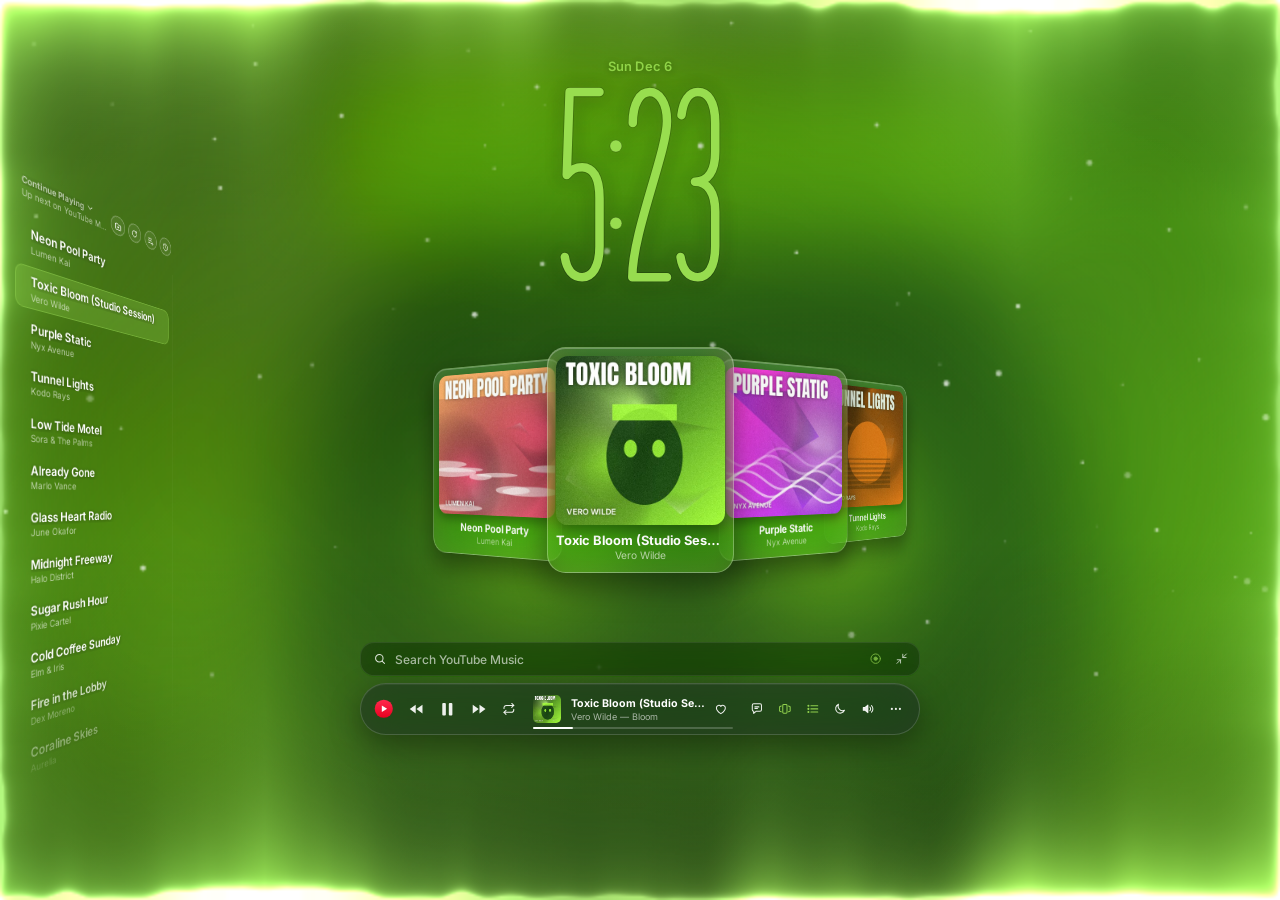
==== ui/index.html @ bc14d6af "1.0.7: YouTube Mix — one picked song turns the playlist into YouTube's own Mix for it (endless, pers" ====
<!DOCTYPE html>
<html lang="en">
<head>
<meta charset="utf-8">
<meta name="viewport" content="width=device-width, initial-scale=1">
<meta name="referrer" content="strict-origin-when-cross-origin">
<title>Wallplayer</title>
<link href="fonts/fonts.css" rel="stylesheet">
<style>
:root{
  --accent:255,255,255; --accent2:255,255,255; --clock:rgba(255,255,255,.92);
  --amb:.35; --W:100vw; --H:100vh;
  --glass:rgba(28,28,34,.42); --glass-hi:rgba(255,255,255,.10); --brd:rgba(255,255,255,.16);
  --txt2:rgba(255,255,255,.62); --txt3:rgba(255,255,255,.42);
  --blur:blur(2.2rem) saturate(170%);
}
*{box-sizing:border-box;margin:0;padding:0}
html{font-size:min(calc(var(--W) / 144), calc(var(--H) / 90));background:#000}
body{height:100vh;overflow:hidden;background:#000;color:#fff;-webkit-font-smoothing:antialiased;
  font-family:Inter,-apple-system,"SF Pro Text","Segoe UI Variable Text","Segoe UI",system-ui,sans-serif;user-select:none;-webkit-user-select:none}
button{font:inherit;color:inherit;background:none;border:0;cursor:pointer}
img{display:block}
#app{position:fixed;left:0;top:0;width:var(--W);height:var(--H);overflow:hidden;background:#07070a}
/* portrait screens (a vertical monitor): fill the whole screen, no letterbox */
@media (max-aspect-ratio:5/4){html{font-size:calc(var(--W) / 112)}
  /* stacked top to bottom: clock · cover flow · playlist (flat) · search + player */
  #app #flowWrap{top:31%;height:24%}
  #app #queue{left:50%!important;top:59%!important;width:56rem;height:21%!important;transform:translateX(-50%)}
  #app #queue.off{transform:translateX(-50%) translateY(1rem)}
  #app #dock{top:auto;bottom:5%}}
#rotateHint{display:none;position:fixed;left:0;right:0;bottom:6vh;text-align:center;font:500 13px Inter,system-ui;color:rgba(255,255,255,.45)}

/* ───────── wallpaper ───────── */
#wall,.wl{position:absolute;inset:0}
.wart{background-size:cover;background-position:center;filter:blur(4.5rem) saturate(1.6) brightness(.62);transform:scale(1.4);opacity:0;transition:opacity 1.4s ease}
.wart.on{opacity:1}
#fx{position:absolute;inset:0;width:100%;height:100%;mix-blend-mode:screen;opacity:.9;transition:opacity 1s}
/* power: nothing animates where nobody looks (covered), lyric loops hold still at rest */
#app.asleep *,#app.asleep *::before,#app.asleep *::after{animation-play-state:paused!important}
#app.rest #lyrics2 *,#app.rest .eq i{animation-play-state:paused}
.custom{object-fit:cover;width:100%;height:100%;opacity:0;transition:opacity 1s}
.custom.on{opacity:1}
#ytWrap{position:absolute;inset:0;overflow:hidden;opacity:0;transition:opacity 1.2s ease;pointer-events:none}
#ytWrap.on{opacity:1}
/* hide YouTube's own "more videos" / end-screen tiles: the video fades to the cover behind it */
#ytWrap.yt-hide,#ytWrap.yt-end,#ytAudioWrap.yt-hide{opacity:0!important;transition:opacity .25s ease!important}
#ytWrap iframe,#ytHost{position:absolute;left:50%;top:50%;border:0;pointer-events:none;
  width:calc(max(var(--W), calc(var(--H) * 16 / 9)) * var(--vk,1));height:calc(max(var(--H), calc(var(--W) * 9 / 16)) * var(--vk,1));transform:translate(-50%,-50%) scale(calc(1.2 / var(--vk,1)))}
.shade{background:radial-gradient(120% 90% at 50% 45%,transparent 45%,rgba(0,0,0,.45) 100%),linear-gradient(to bottom,rgba(0,0,0,.18),transparent 25%,transparent 60%,rgba(0,0,0,.35));transition:background .6s}
#app.dim .shade{background:rgba(0,0,0,.5)}
#app.hasCustom #fx,#app.mv #fx{opacity:.25}
/* Background → Desktop wallpaper: the Windows wallpaper of this monitor, optionally blurred */
#deskImg{object-fit:cover;width:100%;height:100%;opacity:0;transition:opacity .8s,filter .3s,transform .3s}
#app.deskbg #deskImg.ok,#app.deskfill #deskImg.ok{opacity:1}
#app.deskbg .custom{opacity:0!important}   /* Desktop wallpaper mode wins over a custom image */
#app.deskbg #fx{opacity:0}
#app.clip #deskImg,#app.clip-mirror #deskImg{opacity:0!important}

/* search: heart on YouTube Music playlist cards (save to the library) */
.rc .ra .csave{position:absolute;left:.4rem;top:.4rem;width:2.5rem;height:2.5rem;background:rgba(0,0,0,.5);-webkit-backdrop-filter:blur(.8rem);backdrop-filter:blur(.8rem);opacity:0;transition:opacity .15s}
.rc:hover .ra .csave,.rc .ra .csave.on{opacity:1}
.rc .ra .csave:hover{background:rgba(0,0,0,.72)}
.rc .ra .csave.on{color:rgb(var(--accent))}
.rc .ra .csave .ico{width:1.35rem;height:1.35rem}
/* mirror (another monitor): same scene, no controls */
#app.mirror #dock,#app.mirror .menu,#app.mirror #toast,#app.mirror #upPill,#app.mirror #upCard,#app.mirror #dropHint,#app.mirror #flowStatus,
#app.mirror #editSheet,#app.mirror #restoreBtn{display:none!important}
#app.mirror,#app.mirror *{pointer-events:none!important}

/* ───────── ambient light ───────── */
#ambient{position:absolute;inset:0;pointer-events:none;z-index:2}
.amb{position:absolute;display:block}
.amb.top,.amb.bottom{left:0;right:0;height:16%}
.amb.top{top:0;background:linear-gradient(to bottom,rgba(var(--accent),calc(var(--amb) * .55)),transparent)}
.amb.bottom{bottom:0;background:linear-gradient(to top,rgba(var(--accent),calc(var(--amb) * .7)),transparent)}
.amb.left,.amb.right{top:0;bottom:0;width:7%}
.amb.left{left:0;background:linear-gradient(to right,rgba(var(--accent2),calc(var(--amb) * .35)),transparent)}
.amb.right{right:0;background:linear-gradient(to left,rgba(var(--accent2),calc(var(--amb) * .35)),transparent)}
.amb.top::before,.amb.bottom::before{content:"";position:absolute;left:0;right:0;height:.35rem;background:rgba(var(--accent),calc(.25 + var(--amb) * .75));
  box-shadow:0 0 1.2rem .3rem rgba(var(--accent),calc(var(--amb) * .9)),0 0 5rem 1.2rem rgba(var(--accent),calc(var(--amb) * .5))}
.amb.top::before{top:0}.amb.bottom::before{bottom:0}
#app.noamb #ambient{opacity:0;transition:opacity .6s}

/* ───────── shared glass ───────── */
.glass{background:var(--glass);-webkit-backdrop-filter:var(--blur);backdrop-filter:var(--blur);border:1px solid var(--brd);
  box-shadow:0 .1rem 0 rgba(255,255,255,.06) inset,0 1.2rem 3.5rem rgba(0,0,0,.35)}
.ico{width:1.7rem;height:1.7rem;display:block;fill:none;stroke:currentColor;stroke-width:1.8;stroke-linecap:round;stroke-linejoin:round}
.ico.f{fill:currentColor;stroke:none}
.widget{transition:opacity .45s ease,transform .45s ease}
#app.bare .widget{opacity:0;pointer-events:none}
#app.bare #lyrics{opacity:0}
#app.bare #aboveBar{opacity:1}
#app.bare #focusBtn{width:3.6rem;height:3.6rem;background:rgba(28,28,34,.42);-webkit-backdrop-filter:var(--blur);backdrop-filter:var(--blur);border:1px solid var(--brd);box-shadow:0 .6rem 2rem rgba(0,0,0,.3);opacity:.7;
  /* move to the horizontal centre of the screen, in the player-bar row */
  transform:translate(calc(var(--W) * .19 - 57rem), 4.8rem)}
#app.bare #focusBtn:hover{opacity:1}
#focusBtn{transition:transform .35s,opacity .25s}

/* ───────── clock ───────── */
#clock{position:absolute;left:50%;top:6.6%;transform:translateX(-50%);z-index:3;display:flex;flex-direction:column;align-items:center;pointer-events:none}
#date{position:relative;font-size:1.45rem;font-weight:600;letter-spacing:.01em;color:var(--clock);opacity:calc(.85 * var(--ckA, 1));margin-bottom:.8rem;transition:color 1.2s;text-shadow:0 .1rem .8rem rgba(0,0,0,.35)}
#clockSvg{position:relative;color:var(--clock);height:23rem;overflow:visible;opacity:calc(.97 * var(--ckA, 1));filter:drop-shadow(0 .3rem 1.1rem rgba(0,0,0,.28)) drop-shadow(0 0 .7rem rgba(var(--accent),.16))}
#clockSvg .ck-rim{stroke:rgba(0,0,0,.2)}
#clockSvg .ck-body{stroke:var(--clock);transition:stroke 1.2s}
#clockSvg .ck-dots circle{fill:var(--clock);stroke:rgba(0,0,0,.2);stroke-width:1;transition:fill 1.2s}

/* ───────── lyrics ───────── */
#lyrics{display:none;position:absolute;left:53%;top:50%;width:27rem;z-index:3;pointer-events:none;transition:opacity .5s}
#lyrics .lprev{font:400 1.3rem/1.1 Anton,Impact,"Arial Narrow",sans-serif;text-transform:uppercase;color:rgba(255,255,255,.55);letter-spacing:.04em;margin-bottom:.8rem;min-height:1.6rem;transition:opacity .4s}
#lyrics .lcur{font:400 3.7rem/1 Anton,Impact,"Arial Narrow",sans-serif;text-transform:uppercase;letter-spacing:.01em}
#lyrics .w{display:inline-block;margin-right:.9rem;padding:0 .25rem;color:transparent;-webkit-text-stroke:.09rem rgba(255,255,255,.62);
  opacity:0;transform:translateY(.5rem);filter:blur(.3rem);transition:opacity .35s,transform .35s,filter .35s,background .15s,color .15s}
#lyrics .w.in{opacity:1;transform:none;filter:none}
#lyrics .w.done{color:rgba(255,255,255,.92);-webkit-text-stroke:0}
#lyrics .w.on{background:#fff;color:#111;-webkit-text-stroke:0}
#app.nolyr #lyrics,#app.searching #lyrics{opacity:0}
/* full-lyrics mode (eye): cover + playlist hidden, big centred lyrics under the clock */
#app.lyricsmode #lyrics{opacity:0}
#lyrics2{--lys:4.4rem;position:absolute;left:50%;top:39%;transform:translateX(-50%);width:46rem;height:34rem;text-align:center;z-index:3;pointer-events:none;opacity:0;transition:opacity .5s}
#app.lyricsmode #lyrics2{opacity:1}
#app.lys-s #lyrics2{--lys:3.4rem}#app.lys-l #lyrics2{--lys:5.6rem}
#app.ly-condensed #lyrics2 .ln,#app.ly-condensed #lyrics2 .al{font-family:Anton,Impact,sans-serif;font-weight:400;letter-spacing:.01em}
#app.ly-serif #lyrics2 .ln,#app.ly-serif #lyrics2 .al{font-family:"Playfair Display",Georgia,serif;font-style:italic;font-weight:600}
#app.ly-clean #lyrics2 .ln,#app.ly-clean #lyrics2 .al{font-family:Inter,system-ui,sans-serif;font-weight:800;letter-spacing:-.02em}
#app.ly-mono #lyrics2 .ln{font-family:"Space Mono",ui-monospace,monospace;font-weight:700;font-size:calc(var(--lys) * .8)}#app.ly-mono #lyrics2 .al{font-family:"Space Mono",ui-monospace,monospace;font-weight:700}
#app.lc-lower #lyrics2 .w2,#app.lc-lower #lyrics2 .aw{text-transform:lowercase}#app.lc-upper #lyrics2 .w2,#app.lc-upper #lyrics2 .aw{text-transform:uppercase}
#lyrics2 .tr2{display:block;max-width:40rem;margin:1.1rem auto 0;font:700 calc(var(--lys) * .34)/1.3 Inter,system-ui,sans-serif;font-style:normal;letter-spacing:0;color:rgba(var(--lyc, 255,255,255),calc(.82 * var(--lyA, 1)));text-transform:none}
/* clock styles */
#clock{transition:opacity .45s}
#app.noclock #clock{opacity:0}
#clockTxt{position:relative;opacity:var(--ckA, 1);display:none;color:var(--clock);white-space:nowrap;line-height:.86;text-shadow:0 .3rem 1.2rem rgba(0,0,0,.25);transition:color 1.2s}
#app.ck-thin #clockSvg,#app.ck-rounded #clockSvg,#app.ck-serif #clockSvg,#app.ck-condensed #clockSvg,#app.ck-mono #clockSvg{display:none}
#app.ck-thin #clockTxt,#app.ck-rounded #clockTxt,#app.ck-serif #clockTxt,#app.ck-condensed #clockTxt,#app.ck-mono #clockTxt{display:block}
#app.ck-thin #clockTxt{font:200 25rem/.84 "Big Shoulders Display","Arial Narrow",sans-serif}
#app.ck-rounded #clockTxt{font:900 15.5rem/.92 Nunito,"Arial Rounded MT Bold",sans-serif;letter-spacing:-.03em}
#app.ck-serif #clockTxt{font:500 16.5rem/.92 "Playfair Display",Georgia,serif;letter-spacing:-.02em}
#app.ck-condensed #clockTxt{font:400 21rem/.9 Anton,Impact,sans-serif;letter-spacing:.01em}
#app.ck-mono #clockTxt{font:700 13rem/.96 "Space Mono",ui-monospace,monospace;letter-spacing:-.06em}
#app.nolyr #lyrics2,#app.searching #lyrics2,#app.bare #lyrics2{opacity:0!important}
#lyrics2 .ln{position:absolute;left:0;right:0;top:0;font:900 var(--lys)/.98 Nunito,"SF Pro Rounded","Arial Rounded MT Bold","Segoe UI Black",system-ui,sans-serif;color:rgba(var(--lyc, 255,255,255),var(--lyA, 1));letter-spacing:-.01em;text-shadow:0 .25rem 1.4rem rgba(0,0,0,calc(.4 * var(--lyA, 1)));transition:opacity .55s,filter .55s,transform .55s}
#lyrics2 .ln.out{opacity:0;filter:blur(.9rem);transform:translateY(-2.4rem)}
#lyrics2 .ln.note{display:flex;flex-direction:column;align-items:center;gap:1.4rem}
#lyrics2 .ln.note .nt{display:block;font:400 calc(var(--lys) * 1.1)/1 Inter,system-ui,sans-serif;animation:notebob 1.8s ease-in-out infinite}
#lyrics2 .ln.note .nd{display:flex;gap:.9rem}
#lyrics2 .ln.note .nd i{width:calc(var(--lys) * .2);height:calc(var(--lys) * .2);border-radius:50%;background:rgba(var(--lyc, 255,255,255),.22);transition:background .35s,transform .35s}
#lyrics2 .ln.note .nd i.on{background:rgba(var(--lyc, 255,255,255),var(--lyA, 1));transform:scale(1.18)}
@keyframes notebob{50%{transform:translateY(-.5rem) rotate(-6deg)}}
.tm{display:flex;align-items:center;gap:.5rem}.tm b{min-width:5.2rem;text-align:center;font-variant-numeric:tabular-nums;cursor:pointer}.tm .chip{min-width:2.6rem}
#lyrics2 .w2{display:block;overflow:clip;overflow-clip-margin:.3em;max-height:calc(var(--lys) * 1.3);opacity:1;transition:max-height .4s ease,opacity .4s,transform .4s,filter .4s}
#lyrics2 .w2.future{max-height:0;opacity:0;transform:translateY(.9rem) scale(.88);filter:blur(.5rem)}
/* words that run into the next one (no space between: Chinese, Japanese…) */
#lyrics2 .w2.j{margin-right:0!important}#lyrics2 .w2.j+.w2{margin-left:0!important}
/* Apple Music-style view */
#app.lfx-apple #lyrics2{--apo:50%;-webkit-mask-image:linear-gradient(transparent,#000 13%,#000 74%,transparent);mask-image:linear-gradient(transparent,#000 13%,#000 74%,transparent)}
#app.lfx-apple.lypos-left #lyrics2,#app.lfx-apple.lypos-right #lyrics2{--apo:0%}
#app.lfx-apple.lypos-center #lyrics2{top:36%;height:26rem;width:52rem}
#app.lfx-apple.editing #lyrics2{-webkit-mask-image:none;mask-image:none;overflow:hidden}
#lyrics2 .ap{position:absolute;left:0;right:0;top:0}
#lyrics2 .al{padding:calc(var(--lys) * .17) 0;font:800 calc(var(--lys) * .66)/1.16 Nunito,"SF Pro Rounded","Arial Rounded MT Bold","Segoe UI Black",system-ui,sans-serif;letter-spacing:-.01em;
  color:rgba(var(--lyc, 255,255,255),var(--lyA, 1));text-shadow:0 .2rem 1.2rem rgba(0,0,0,calc(.35 * var(--lyA, 1)));opacity:.3;filter:blur(calc(var(--dist, 1) * .55px));scale:.96;transform-origin:var(--apo) 50%;
  transition:transform .8s cubic-bezier(.2,.85,.25,1),opacity .55s ease,filter .55s ease,scale .6s cubic-bezier(.2,.85,.25,1)}
#lyrics2 .al.past{opacity:.2}
#lyrics2 .al.on{opacity:1;filter:none;scale:1}
#lyrics2 .al.far{visibility:hidden}
#lyrics2 .aw{display:inline-block;transition:transform .7s cubic-bezier(.2,.85,.25,1),filter .4s}
#lyrics2 .al.on.timed .aw{color:transparent;text-shadow:none;background-image:linear-gradient(90deg,rgba(var(--lyc, 255,255,255),var(--lyA, 1)) 45%,rgba(var(--lyc, 255,255,255),calc(.36 * var(--lyA, 1))) 55%);
  background-size:260% 100%;background-position:calc((1 - var(--f, 0)) * 100%) 0;-webkit-background-clip:text;background-clip:text;padding:.08em 0;margin:-.08em 0}
#lyrics2 .al.on .aw.up{transform:translateY(-.05em)}
#lyrics2 .al.on .aw.em.glow{transform:translateY(-.07em) scale(1.06);filter:drop-shadow(0 0 .22em rgba(var(--lyc, 255,255,255),.55))}
#lyrics2 .al:not(.on):not(.timed) .aw,#lyrics2 .al.on:not(.timed) .aw{color:inherit}
#lyrics2 .atr{margin-top:.25em;font:600 calc(var(--lys) * .3)/1.3 Inter,system-ui,sans-serif;letter-spacing:0;text-transform:none;opacity:.78}
#lyrics2 .al.dots{display:flex;gap:calc(var(--lys) * .17);align-items:center;justify-content:var(--apj, center);height:calc(var(--lys) * .9);opacity:0}
#app.lypos-left #lyrics2 .al.dots,#app.lypos-right #lyrics2 .al.dots{--apj:flex-start}
#lyrics2 .al.dots.on{opacity:1;animation:apbreathe 2.6s ease-in-out infinite}
#lyrics2 .al.dots.on.end{animation:none;scale:.6;opacity:0;transition:scale .4s,opacity .4s}
#lyrics2 .al.dots i{width:calc(var(--lys) * .17);height:calc(var(--lys) * .17);border-radius:50%;background:rgba(var(--lyc, 255,255,255),calc(.3 * var(--lyA, 1)));transition:background .5s}
#lyrics2 .al.dots i.on{background:rgba(var(--lyc, 255,255,255),var(--lyA, 1))}
@keyframes apbreathe{0%,100%{scale:.92}50%{scale:1.08}}
#lyrics2 .w2.gone{max-height:0;opacity:0;transform:translateY(-.9rem) scale(.94);filter:blur(.7rem)}

/* ───────── playlist (left, text-only, tilted toward the centre) ───────── */
#queue{position:absolute;left:1.6%;top:19%;width:26rem;height:72%;z-index:4;transform:perspective(52rem) rotateY(33deg);transform-origin:left center;transition:opacity .45s,transform .45s}
#queue.off{opacity:0;pointer-events:none;transform:perspective(52rem) rotateY(33deg) translateX(-1.5rem)}
.qhead{display:flex;align-items:center;gap:.8rem;padding:0 .2rem;margin-bottom:2.2rem}
.qt{flex:1;min-width:0;cursor:pointer}
.qt b{display:flex;align-items:center;gap:.35rem;font-size:1.75rem;font-weight:700;text-shadow:0 .1rem .8rem rgba(0,0,0,.45)}
.qt b .ico{width:1.3rem;height:1.3rem;transition:transform .3s}
#queue.collapsed .qt b .ico{transform:rotate(-90deg)}
.qt span{display:block;font-size:1.08rem;color:var(--txt2);white-space:nowrap;overflow:hidden;text-overflow:ellipsis;margin-top:.15rem}
.qbtns{display:flex;gap:.6rem;flex:none}.qbtn.on{background:rgba(255,255,255,.9);color:#111;border-color:transparent}
.qbtn{width:2.5rem;height:2.5rem;border-radius:50%;display:grid;place-items:center;border:1px solid rgba(255,255,255,.28);background:rgba(255,255,255,.06);flex:none;transition:background .2s,transform .4s}
.qbtn:hover{background:rgba(255,255,255,.16)}
.qbtn.spin{transform:rotate(360deg)}
.qbtn .ico{width:1.3rem;height:1.3rem}
#qlist{list-style:none;height:calc(100% - 6rem);overflow-y:auto;padding-right:1.4rem;padding-left:.8rem;margin-left:-.8rem;   /* room for the rows' rounded highlight, which reaches .7rem past the text */
  border-right:1px solid rgba(255,255,255,.28);scrollbar-width:none;
  -webkit-mask-image:linear-gradient(to bottom,#000 78%,transparent);mask-image:linear-gradient(to bottom,#000 78%,transparent);transition:opacity .3s}
#qlist::-webkit-scrollbar{display:none}
#queue.collapsed #qlist{opacity:0;pointer-events:none}
.qi{padding:.75rem .7rem;margin:0 -.7rem .55rem;border-radius:1.1rem;cursor:pointer;transition:background .2s}
.qi:hover{background:rgba(255,255,255,.08)}
.qi b{display:block;font-size:1.5rem;font-weight:600;white-space:nowrap;overflow:hidden;text-overflow:ellipsis;text-shadow:0 .1rem .6rem rgba(0,0,0,.45)}
.qi span{display:block;font-size:1.12rem;color:var(--txt2);margin-top:.2rem;white-space:nowrap;overflow:hidden;text-overflow:ellipsis}
.qi.cur{background:rgba(var(--accent),.28);box-shadow:0 0 0 1px rgba(var(--accent),.45) inset}
.qi .eq{display:none}
/* queue items: drag handle, play next, remove (shown on hover) */
.qi{display:flex;align-items:center;gap:.4rem;position:relative}
.qi .qm{flex:1;min-width:0}
.qi .qg{flex:none;width:1.6rem;margin-left:-.5rem;display:grid;place-items:center;opacity:0;cursor:grab;color:var(--txt2);transition:opacity .2s;touch-action:none}
.qi .qg .ico{width:1.5rem;height:1.5rem}
.qi .qx{flex:none;display:flex;gap:.35rem;opacity:0;transition:opacity .2s}
.qi:hover .qg,.qi:hover .qx{opacity:1}
.qi .qx button{width:2.3rem;height:2.3rem;border-radius:50%;display:grid;place-items:center;background:rgba(255,255,255,.1);border:1px solid rgba(255,255,255,.2)}
.qi .qx button:hover{background:rgba(255,255,255,.22)}
.qi .qx .ico{width:1.2rem;height:1.2rem}
.qi.lift{opacity:.45}
.qi.dropb::before,.qi.dropa::after{content:"";position:absolute;left:.4rem;right:.4rem;height:.22rem;border-radius:.2rem;background:rgb(var(--accent));box-shadow:0 0 .8rem rgba(var(--accent),.8)}
.qi.dropb::before{top:-.4rem}.qi.dropa::after{bottom:-.4rem}
#qlist.reorder,#qlist.reorder *{cursor:grabbing!important;user-select:none}
.qempty{font-size:1.15rem;color:var(--txt2);padding:.4rem 0}
.eq{display:inline-flex;gap:.18rem;align-items:flex-end;height:1.1rem}
.eq i{display:block;width:.22rem;height:30%;background:#fff;border-radius:.1rem;animation:eq .9s ease-in-out infinite}
.eq i:nth-child(2){animation-delay:-.3s}.eq i:nth-child(3){animation-delay:-.6s}
@keyframes eq{0%,100%{height:25%}50%{height:100%}}

/* ───────── glass cover flow (centre) ───────── */
#flowWrap{position:absolute;left:0;right:0;top:38.6%;height:29.4%;z-index:5;pointer-events:none}
#flowLabel{position:absolute;left:50%;top:-2.5rem;transform:translateX(-50%);display:flex;align-items:center;gap:.5rem;font-size:1.15rem;font-weight:700;color:rgba(255,255,255,.85);opacity:0;transition:opacity .3s;white-space:nowrap;text-shadow:0 .1rem .6rem rgba(0,0,0,.4)}
#flowLabel .pi{width:1.6rem;height:1.6rem}
#flowLabel small{font-weight:500;color:var(--txt2)}
#flowLabel{display:none}
#flow{position:absolute;inset:0;perspective:62rem;perspective-origin:50% 45%}  /* no preserve-3d: cards stack by z-index (centre on top, then outward) */
.fc{position:absolute;left:50%;top:0;width:21rem;margin-left:-10.5rem;padding:.9rem .9rem 1.15rem;border-radius:2.1rem;pointer-events:auto;cursor:pointer;
  background:linear-gradient(180deg,rgba(255,255,255,.17),rgba(var(--accent),.16) 72%,rgba(var(--accent),.24));
  -webkit-backdrop-filter:blur(1.8rem) saturate(160%);backdrop-filter:blur(1.8rem) saturate(160%);border:1px solid rgba(255,255,255,.28);
  box-shadow:0 .1rem 0 rgba(255,255,255,.25) inset,0 1.6rem 3.6rem rgba(0,0,0,.45);
  transition:transform .55s cubic-bezier(.2,.8,.2,1),opacity .45s,filter .45s;will-change:transform}
.fc .fa{position:relative;aspect-ratio:1;border-radius:1.35rem;overflow:hidden;background:rgba(255,255,255,.08);box-shadow:0 .6rem 1.6rem rgba(0,0,0,.35)}
.fc .fa img{width:100%;height:100%;object-fit:cover}
.fc b{display:block;font-size:1.45rem;font-weight:700;text-align:center;margin-top:.9rem;white-space:nowrap;overflow:hidden;text-overflow:ellipsis}
.fc span{display:block;font-size:1.15rem;color:var(--txt2);text-align:center;margin-top:.2rem;white-space:nowrap;overflow:hidden;text-overflow:ellipsis}
.fc .open{position:absolute;right:.6rem;top:.6rem;width:2.6rem;height:2.6rem;border-radius:50%;display:grid;place-items:center;opacity:0;transition:opacity .25s;background:rgba(0,0,0,.45);-webkit-backdrop-filter:blur(1rem);backdrop-filter:blur(1rem)}
.fc.c:hover .open{opacity:1}
.fc .open .ico{width:1.3rem;height:1.3rem}
.fc .pl{position:absolute;left:50%;top:50%;width:4.4rem;height:4.4rem;margin:-2.2rem 0 0 -2.2rem;border-radius:50%;display:grid;place-items:center;background:rgba(0,0,0,.4);-webkit-backdrop-filter:blur(1rem);backdrop-filter:blur(1rem);opacity:0;transform:scale(.85);transition:.25s}
.fc.c:hover .pl{opacity:1;transform:none}
.fc .pl .ico{width:1.9rem;height:1.9rem}
#flowStatus{position:absolute;left:50%;bottom:-1.6rem;transform:translate(-50%,.4rem);display:flex;align-items:center;gap:.55rem;padding:.5rem 1rem;border-radius:1.4rem;font-size:1rem;font-weight:600;white-space:nowrap;opacity:0;transition:.3s;z-index:30}
#flowStatus.on{opacity:1;transform:translate(-50%,0)}
#flowStatus .pi{width:1.5rem;height:1.5rem}
#app.lyricsmode #flowWrap,#app.searching.lyricsmode #flowWrap{opacity:0;pointer-events:none}
#flowWrap{transition:opacity .45s}
.fempty{position:absolute;left:50%;top:40%;transform:translateX(-50%);font-size:1.3rem;color:var(--txt2);white-space:nowrap}

/* ───────── search field + player bar (centred, same width) ───────── */
#dock{position:absolute;left:50%;top:71.3%;width:63rem;transform:translateX(-50%);z-index:6;display:flex;flex-direction:column;gap:.8rem}
#searchBox{height:3.9rem;border-radius:1.6rem;display:flex;align-items:center;gap:.9rem;padding:0 .6rem 0 1.4rem;background:rgba(14,15,20,.34);
  -webkit-backdrop-filter:blur(1.6rem) saturate(150%);backdrop-filter:blur(1.6rem) saturate(150%);border:1px solid rgba(255,255,255,.08);transition:background .25s,border-color .25s}
#searchBox:focus-within{background:rgba(14,15,20,.5);border-color:rgba(255,255,255,.18)}
#sIco .ico{width:1.55rem;height:1.55rem;color:rgba(255,255,255,.85)}
#q{flex:1;min-width:0;background:none;border:0;outline:0;color:#fff;font:500 1.35rem Inter,system-ui,sans-serif;caret-color:rgb(var(--accent));user-select:text;-webkit-user-select:text}
#q::placeholder{color:rgba(255,255,255,.62)}
.sbtns{display:flex;gap:.1rem;opacity:.75;transition:opacity .2s}
#qClear{display:none;width:2.2rem;height:2.2rem;margin-right:-.3rem;background:rgba(255,255,255,.16);color:rgba(255,255,255,.85)}
#qClear .ico{width:1.2rem;height:1.2rem;stroke-width:2.4}
#qClear:hover{background:rgba(255,255,255,.28);color:#fff}
#searchBox:has(#q:not(:placeholder-shown)) #qClear{display:grid}
#searchBox:hover .sbtns{opacity:1}
.sbtns .b{width:2.8rem;height:2.8rem}
.sbtns .b .ico{width:1.5rem;height:1.5rem}
#bar{position:relative;display:flex;align-items:center;height:5.8rem;padding:0 1.15rem 0 1rem;border-radius:2.9rem;gap:.35rem;background:rgba(36,38,46,.5)}
.b{width:3.2rem;height:3.2rem;border-radius:50%;display:grid;place-items:center;flex:none;color:rgba(255,255,255,.92);transition:background .2s,transform .15s,color .3s}
.b:hover{background:rgba(255,255,255,.1)}
.b:active{transform:scale(.92)}
.b .ico{width:1.75rem;height:1.75rem}
.b.sm{width:2.8rem;height:2.8rem}
.b.sm .ico{width:1.55rem;height:1.55rem}
.b.on{color:rgb(var(--accent))}
#prevBtn .ico,#nextBtn .ico{width:2.05rem;height:2.05rem}
#playBtn .ico{width:2.1rem;height:2.1rem}
#platBtn .pi{width:2.2rem;height:2.2rem}
#np{flex:1;min-width:0;position:relative;height:100%;display:flex;align-items:center;gap:.2rem;margin:0 .9rem 0 1rem}
#npArt{width:3.2rem;height:3.2rem;border-radius:.55rem;object-fit:cover;flex:none;background:rgba(255,255,255,.12) center/1.5rem no-repeat;margin-right:.9rem}
#npArt.none{background-image:url("data:image/svg+xml,%3Csvg xmlns='http://www.w3.org/2000/svg' viewBox='0 0 24 24' fill='none' stroke='white' stroke-width='1.8' stroke-linecap='round'%3E%3Cpath d='M9 18V5l11-2v13'/%3E%3Ccircle cx='6' cy='18' r='3'/%3E%3Ccircle cx='17' cy='16' r='3'/%3E%3C/svg%3E")}
.npt{min-width:0;flex:1}
.npt b{display:block;font-size:1.2rem;font-weight:700;white-space:nowrap;overflow:hidden;text-overflow:ellipsis}
.npt span{display:block;font-size:1.02rem;color:var(--txt2);white-space:nowrap;overflow:hidden;text-overflow:ellipsis;margin-top:.1rem}
#prog{position:absolute;left:0;right:0;bottom:.2rem;height:1rem;cursor:pointer;display:flex;align-items:center}
#prog::before{content:"";position:absolute;left:0;right:0;height:.2rem;border-radius:.2rem;background:rgba(255,255,255,.2)}
#prog i{position:absolute;left:0;height:.2rem;border-radius:.2rem;background:#fff;width:0}
#prog:hover::before,#prog:hover i{height:.36rem}
#restoreBtn{position:absolute;left:50%;top:78%;transform:translate(-50%,0);width:3.8rem;height:3.8rem;border-radius:50%;display:grid;place-items:center;z-index:8;opacity:0;pointer-events:none;transition:opacity .3s}
#app.bare #restoreBtn{opacity:.7;pointer-events:auto}
#app.bare #restoreBtn:hover{opacity:1}
#restoreBtn .ico{width:1.7rem;height:1.7rem}
#app.bare #dock{opacity:0;pointer-events:none}
#searchBox,#bar{transition:opacity .35s,transform .35s}
#app.hide-bar #bar{opacity:0;pointer-events:none;transform:translateY(.6rem)}
#app.hide-search #searchBox{opacity:0;pointer-events:none;transform:translateY(.6rem)}
#app.hide-flow #flowWrap{opacity:0!important;pointer-events:none}
/* hidden parts must not catch clicks (cover-flow cards re-enable pointer events on themselves) */
#app.bare .widget,#app.bare .widget *,#app.bare #dock *,#app.hide-flow #flowWrap *,#app.hide-bar #bar *,#app.hide-search #searchBox *,
#app.lyricsmode #flowWrap *,#app.searching #flowWrap *,#queue.off,#queue.off *,
#app.editing #flowWrap *,#app.editing #queue *,#app.editing #dock *{pointer-events:none!important}
#app.bare .widget,#app.hide-flow #flowWrap,#app.lyricsmode #flowWrap,#app.searching #flowWrap,#app.editing #flowWrap{visibility:hidden;transition:opacity .45s,visibility 0s .45s}
.sw{display:flex;flex-wrap:wrap;gap:.6rem;padding:.3rem .8rem .7rem}
.swc{display:flex;flex-direction:column;align-items:center;gap:.25rem;width:4.4rem}
.swc i{width:3.2rem;height:3.2rem;border-radius:50%;background:var(--c);box-shadow:0 0 0 1px rgba(255,255,255,.18),0 .4rem 1rem rgba(0,0,0,.3);transition:box-shadow .2s}
.swc.on i{box-shadow:0 0 0 .22rem #fff,0 .4rem 1rem rgba(0,0,0,.3)}
.swc small{font-size:.98rem;font-weight:700}
.swc em{font-style:normal;font-size:.8rem;color:var(--txt3);min-height:1rem}
.keys{display:grid;grid-template-columns:auto 1fr;gap:.45rem 1rem;padding:.3rem .8rem .6rem;font-size:1.05rem;color:var(--txt2)}
.keybind{display:flex;gap:.8rem;align-items:center}.kbtn{flex:1;text-align:left;padding:.6rem 1rem;border-radius:.9rem;background:rgba(255,255,255,.1);border:1px solid rgba(255,255,255,.16);font:700 1.1rem Inter,system-ui;color:#fff}.kbtn:hover{background:rgba(255,255,255,.18)}.kbtn.rec{background:rgba(var(--accent),.35);border-color:rgba(var(--accent),.9)}
.keys kbd{justify-self:start;font:700 .95rem Inter,system-ui;color:#fff;background:rgba(255,255,255,.12);border:1px solid rgba(255,255,255,.18);border-radius:.5rem;padding:.12rem .5rem;min-width:1.9rem;text-align:center}
#dock{transition:opacity .4s}
/* choose the video on the desktop: the song's own, or another one by the same artist */
#mvPick{display:none;justify-content:center;gap:.7rem;margin-bottom:-.2rem;position:relative}
#mvPick.on{display:flex}
#mvPick button{width:.9rem;height:.9rem;border-radius:50%;background:rgba(255,255,255,.35);box-shadow:0 0 0 1px rgba(0,0,0,.15);transition:transform .2s,background .2s}
#mvPick button:hover{transform:scale(1.35);background:rgba(255,255,255,.75)}
#mvPick button.on{background:#fff;transform:scale(1.25)}
#mvPick .tip{position:absolute;bottom:1.8rem;left:50%;transform:translateX(-50%);padding:.4rem .9rem;border-radius:1rem;font-size:1.05rem;font-weight:600;white-space:nowrap;max-width:36rem;overflow:hidden;text-overflow:ellipsis;opacity:0;pointer-events:none;transition:opacity .2s}
#mvPick:hover .tip{opacity:1}
#app.mirror #mvPick,#app.bare #mvPick,#app.lyricsmode #mvPick,#app.searching #mvPick{display:none!important}
.rem{font-size:1rem;color:var(--txt3)}
/* search panel (above the search field) */
#results{position:absolute;left:0;right:0;bottom:calc(100% + .8rem);max-height:41rem;overflow-y:auto;scrollbar-width:none;border-radius:2.2rem;padding:1.4rem 1.4rem 1rem;background:rgba(24,25,30,.55);
  opacity:0;transform:translateY(1rem) scale(.985);transform-origin:bottom center;pointer-events:none;transition:opacity .3s,transform .35s cubic-bezier(.2,.8,.2,1)}
#results::-webkit-scrollbar{display:none}
#app.searching #results{opacity:1;transform:none;pointer-events:auto}
#app.searching #flowWrap{opacity:0!important;pointer-events:none}
.rlabel{font-size:1.3rem;font-weight:700;margin:0 0 .9rem .2rem;display:flex;align-items:center;gap:.5rem}
.rlabel .pi{width:1.6rem;height:1.6rem}
.rlabel small{font-size:1rem;font-weight:500;color:var(--txt3)}
.rtabs{display:flex;gap:.6rem;margin:0 0 1.2rem .1rem}.rtabs:empty{display:none}.rtabs button{padding:.55rem 1.4rem;border-radius:2rem;background:rgba(255,255,255,.08);font-size:1.15rem;font-weight:700;color:var(--txt2);transition:.2s}.rtabs button:hover{background:rgba(255,255,255,.16);color:var(--txt)}.rtabs button.on{background:#fff;color:#111}.rtabs small{opacity:.6;font-weight:600;margin-left:.3rem}
.rgrid{display:flex;flex-wrap:wrap;gap:1.4rem 1.1rem;margin-bottom:1.3rem}
.rsug{display:flex;gap:.6rem;flex-wrap:wrap;margin:0 0 1.1rem .1rem}.rsug:empty{display:none}.rsug button{padding:.5rem 1.1rem;border-radius:2rem;background:rgba(255,255,255,.1);font-size:1.1rem;font-weight:600;color:var(--txt);transition:.2s}.rsug button:hover{background:rgba(255,255,255,.2)}
.rc.art .ra{border-radius:50%}.rc.art b,.rc.art span{text-align:center}.rc.busy{opacity:.5;pointer-events:none}
.rrow{display:flex;gap:1.1rem;overflow-x:auto;scrollbar-width:none;padding-bottom:.3rem;margin-bottom:1.3rem;min-height:2rem}
.rrow::-webkit-scrollbar{display:none}
.rrow,.ecolors{cursor:grab}.rrow.dragging,.ecolors.dragging{cursor:grabbing;user-select:none}.rrow img,.ecolors img,#flow img{-webkit-user-drag:none;user-select:none}#flowWrap.dragging,#flowWrap.dragging *{cursor:grabbing!important}#qlist.dragging,#qlist.dragging *{cursor:grabbing!important;user-select:none}
.rc{flex:none;width:10.2rem;cursor:pointer}
.rc .ra{position:relative;width:10.2rem;height:10.2rem;border-radius:1.1rem;overflow:hidden;background:rgba(255,255,255,.08);box-shadow:0 .5rem 1.4rem rgba(0,0,0,.3)}
.rc .ra img{width:100%;height:100%;object-fit:cover;transition:transform .35s}
.rc:hover .ra img{transform:scale(1.06)}
.rc .pl{position:absolute;right:.6rem;bottom:.6rem;width:2.8rem;height:2.8rem;border-radius:50%;display:grid;place-items:center;background:rgba(0,0,0,.45);-webkit-backdrop-filter:blur(.8rem);backdrop-filter:blur(.8rem);opacity:0;transform:scale(.8);transition:.25s}
.rc:hover .pl,.rc.sel .pl{opacity:1;transform:none}
.rc .pl .ico{width:1.3rem;height:1.3rem}
.rc.sel .ra{box-shadow:0 0 0 .2rem rgba(var(--accent),.9),0 .5rem 1.4rem rgba(0,0,0,.3)}
.rc b{display:block;font-size:1.12rem;font-weight:700;margin-top:.55rem;white-space:nowrap;overflow:hidden;text-overflow:ellipsis}
.rc span{display:block;font-size:.98rem;color:var(--txt2);white-space:nowrap;overflow:hidden;text-overflow:ellipsis}
.srow{display:flex;align-items:center;gap:1rem;padding:.5rem .6rem;border-radius:1rem;cursor:pointer;transition:background .15s}
.srow:hover,.srow.sel{background:rgba(255,255,255,.1)}
.srow img{width:3.8rem;height:3.8rem;border-radius:.6rem;object-fit:cover;flex:none;background:rgba(255,255,255,.08)}
.srow .tx{flex:1;min-width:0}
.srow b{display:block;font-size:1.2rem;font-weight:700;white-space:nowrap;overflow:hidden;text-overflow:ellipsis}
.srow span{display:block;font-size:1rem;color:var(--txt2);white-space:nowrap;overflow:hidden;text-overflow:ellipsis}
.srow em{font-style:normal;font-size:1rem;color:var(--txt3);flex:none}
.srow .qa{display:flex;gap:.2rem;flex:none;opacity:.45;transition:opacity .15s}
.rc .ra .qa{position:absolute;left:.4rem;top:.4rem;display:flex;gap:.25rem;opacity:0;transition:opacity .15s}
.rc:hover .ra .qa,.rc.sel .ra .qa{opacity:1}
.rc .ra .qa .b{width:2.5rem;height:2.5rem;background:rgba(0,0,0,.5);-webkit-backdrop-filter:blur(.8rem);backdrop-filter:blur(.8rem)}
.rc .ra .qa .b:hover{background:rgba(0,0,0,.72)}
.rc .ra .qa .ico{width:1.35rem;height:1.35rem}
.srow:hover .qa,.srow.sel .qa{opacity:1}
.srow .qa .b{width:2.6rem;height:2.6rem}
.srow .qa .b:hover{background:rgba(255,255,255,.14)}
#rCols:empty{display:none}
.rc.col .ra{border-radius:1.1rem}
.rempty{font-size:1.1rem;color:var(--txt3);padding:.4rem .2rem}
.skel{flex:none;width:10.2rem;height:12.6rem;border-radius:1.1rem;background:linear-gradient(90deg,rgba(255,255,255,.06),rgba(255,255,255,.12),rgba(255,255,255,.06));background-size:200% 100%;animation:sk 1.2s linear infinite}
@keyframes sk{to{background-position:-200% 0}}
.rcta{display:flex;align-items:center;gap:.9rem;padding:.7rem .9rem;margin:-.2rem 0 1.1rem;border-radius:1.2rem;background:rgba(255,255,255,.08);font-size:1.08rem;color:var(--txt2)}
.rcta .pi{width:2rem;height:2rem;flex:none}
.rcta span{flex:1}
/* glass words / glass clock: live backdrop blur clipped to the glyph shapes */
#lyrics2 .gw{display:inline-block;padding:.24em .12em;margin:-.24em -.12em}
#clockGlass{position:absolute;left:0;top:0;display:none;pointer-events:none;-webkit-mask-repeat:no-repeat;mask-repeat:no-repeat;-webkit-mask-size:100% 100%;mask-size:100% 100%;
  -webkit-backdrop-filter:var(--ckBF);backdrop-filter:var(--ckBF);background:linear-gradient(180deg,rgba(255,255,255,var(--glHi)),rgba(255,255,255,0) 58%,rgba(255,255,255,calc(var(--glHi) * .55))),rgba(var(--ckTint),var(--ckTintA));opacity:var(--ckA, 1)}
#app.ckglass #clockGlass{display:block}
#app.ckglass #clockSvg{filter:drop-shadow(0 .2rem .8rem rgba(0,0,0,.22))}
#app.ckglass #clockTxt{color:transparent;-webkit-text-stroke:max(1px, .006em) rgba(255,255,255,.7);text-shadow:none}
#app.lyglass #lyrics2 .ln{text-shadow:none;animation:none}
#app.lyglass #lyrics2 .w2{opacity:1!important;filter:none!important}
#app.lyglass #lyrics2 .gw,#app.lyglass #lyrics2 .c2{color:transparent!important;-webkit-text-stroke:max(1px, .014em) rgba(255,255,255,.62);
  -webkit-backdrop-filter:var(--lyBF);backdrop-filter:var(--lyBF);background:linear-gradient(180deg,rgba(255,255,255,var(--lyHi)),rgba(255,255,255,0) 62%,rgba(255,255,255,calc(var(--lyHi) * .5))),rgba(var(--lyc),var(--lyTintA));
  -webkit-mask:linear-gradient(transparent,transparent) no-repeat;mask:linear-gradient(transparent,transparent) no-repeat;transition:opacity .35s}
#app.lyglass #lyrics2 .gw{opacity:var(--lyA)}
#app.lyglass.lfx-stack #lyrics2 .w2.future .gw,#app.lyglass.lfx-stack #lyrics2 .w2.gone .gw{opacity:0}
#app.lyglass.lfx-line #lyrics2 .w2 .gw{opacity:calc(.35 * var(--lyA))}
#app.lyglass.lfx-bounce #lyrics2 .w2 .gw{opacity:0}
#app.lyglass.lfx-glow #lyrics2 .w2 .gw{opacity:calc(.6 * var(--lyA))}
#app.lyglass #lyrics2 .w2.sung .gw,#app.lyglass #lyrics2 .w2.cur .gw{opacity:var(--lyA)}
#app.lyglass #lyrics2 .c2{display:inline-block;padding:.24em 0;margin:-.24em 0;opacity:0}
#app.lyglass #lyrics2 .c2.on{opacity:var(--lyA)}
/* iPhone-style lock-screen editor (clock & lyrics: font, weight, colour, tone, opacity, glass) */
#clockSvg,#clockTxt{pointer-events:auto;cursor:pointer}
#app.noclock:not(.editing) #clockSvg,#app.noclock:not(.editing) #clockTxt,#app.bare:not(.editing) #clockSvg,#app.bare:not(.editing) #clockTxt{pointer-events:none}
#editSheet{position:absolute;left:50%;bottom:2.2rem;width:52rem;transform:translate(-50%,3rem);opacity:0;pointer-events:none;z-index:30;border-radius:2.8rem;padding:1.2rem 1.6rem 1.5rem;
  background:rgba(30,31,37,.64);transition:opacity .3s,transform .45s cubic-bezier(.2,.8,.2,1)}
#app.editing #editSheet{opacity:1;transform:translate(-50%,0);pointer-events:auto}
#app.editing #dock,#app.editing #flowWrap,#app.editing #queue,#app.editing #restoreBtn,#app.editing #flowLabel{opacity:0!important;pointer-events:none!important}
#app.editing #lyrics2{opacity:1!important;pointer-events:auto;cursor:pointer}
#app.editing.noclock #clock{opacity:.45}
#app.editing #clock,#app.editing #lyrics2{border-radius:2.4rem;outline:.15rem solid rgba(255,255,255,.3);outline-offset:1.1rem;transition:outline-color .25s,background .25s,opacity .5s}
#app.editing #clock{pointer-events:auto;cursor:pointer}
#app.editing.ed-clock #clock,#app.editing.ed-lyrics #lyrics2{outline:.22rem solid rgba(255,255,255,.95);background:rgba(255,255,255,.06)}
.ehead{display:flex;align-items:center;gap:1rem;margin-bottom:1.1rem}
.ehead h3{flex:1;text-align:center;font-size:1.35rem;font-weight:700;letter-spacing:.01em}
.eseg{display:flex;padding:.25rem;border-radius:1.4rem;background:rgba(255,255,255,.1);gap:.2rem}
.eseg button{padding:.5rem 1.2rem;border-radius:1.15rem;font-size:1.1rem;font-weight:600;color:var(--txt2);display:flex;align-items:center;gap:.5rem;transition:background .2s,color .2s}
.eseg button.on{background:rgba(255,255,255,.9);color:#111}
.edone{padding:.55rem 1.3rem;border-radius:1.4rem;background:rgba(255,255,255,.16);font-size:1.15rem;font-weight:700}
.edone:hover{background:rgba(255,255,255,.26)}
.etiles{display:grid;grid-template-columns:repeat(7,1fr);gap:.7rem;margin-bottom:1rem}
.etile{height:6.4rem;border-radius:1.5rem;background:rgba(255,255,255,.08);display:grid;place-items:center;border:.15rem solid transparent;transition:background .15s,border-color .15s;overflow:hidden;color:#fff}
.etile:hover{background:rgba(255,255,255,.14)}
.etile.on{background:rgba(255,255,255,.2);border-color:rgba(255,255,255,.9)}
.etile svg{height:3.6rem;overflow:visible}
.etile span{line-height:1;white-space:nowrap}
.erow{display:flex;align-items:center;gap:1rem;margin:.55rem 0}
.erow>label{width:6.4rem;flex:none;font-size:1.05rem;font-weight:600;color:var(--txt2)}
.erow>b{width:4rem;flex:none;text-align:right;font-size:1.05rem;font-weight:600;color:var(--txt2)}
.erow .ea{font-weight:300;font-size:1.1rem;color:var(--txt2);width:1.4rem;text-align:center}
.erow .ea.big{font-weight:900;font-size:1.6rem}
.erow.off{opacity:.35;pointer-events:none}
.emat{display:grid;grid-template-columns:1fr 1fr;gap:.7rem;margin:.9rem 0 1rem}
.emat button{display:flex;align-items:center;justify-content:center;gap:.8rem;height:4.4rem;border-radius:1.4rem;background:rgba(255,255,255,.08);border:.15rem solid transparent;font-size:1.15rem;font-weight:700;transition:background .15s,border-color .15s}
.emat button.on{background:rgba(255,255,255,.18);border-color:rgba(255,255,255,.9)}
.emat i{width:2.2rem;height:2.2rem;border-radius:50%;display:block}
.emat .isolid{background:rgb(var(--prev, 255,255,255))}
.emat .iglass{background:linear-gradient(150deg,rgba(255,255,255,.7),rgba(255,255,255,.08) 55%,rgba(255,255,255,.35));box-shadow:inset 0 0 0 .12rem rgba(255,255,255,.75),0 .2rem .6rem rgba(0,0,0,.25)}
.ecolors{display:flex;gap:.75rem;overflow-x:auto;scrollbar-width:none;padding:.4rem .3rem .6rem;margin:0 -.3rem}
.ecolors::-webkit-scrollbar{display:none}
.ec{position:relative;flex:none;width:3.2rem;height:3.2rem;border-radius:50%;box-shadow:inset 0 0 0 .1rem rgba(255,255,255,.25);transition:transform .15s}
.ec:hover{transform:scale(1.08)}
.ec.on::after{content:"";position:absolute;inset:-.42rem;border-radius:50%;border:.2rem solid #fff}
.ec.auto{background:conic-gradient(from 0deg,#ff3b30,#ffcc00,#34c759,#32ade6,#5856d6,#ff2d55,#ff3b30)}
.ec.auto em{position:absolute;inset:.42rem;border-radius:50%;background:var(--c)}
.ec.alb::before{content:"";position:absolute;right:-.1rem;bottom:-.1rem;width:1rem;height:1rem;border-radius:50%;background:#fff;box-shadow:0 0 0 .15rem rgba(30,31,37,.9);
  -webkit-mask:url("data:image/svg+xml,%3Csvg xmlns='http://www.w3.org/2000/svg' viewBox='0 0 10 10'%3E%3Ccircle cx='5' cy='5' r='5'/%3E%3C/svg%3E")}
.ec.cust{background:conic-gradient(#ff3b30,#ffcc00,#34c759,#32ade6,#5856d6,#ff2d55,#ff3b30);display:grid;place-items:center}
.ec.cust em{width:2.3rem;height:2.3rem;border-radius:50%;background:var(--c, rgba(30,31,37,.95));display:grid;place-items:center;font-style:normal;font-size:1.6rem;font-weight:400;line-height:1}
.ec input{position:absolute;inset:0;opacity:0;cursor:pointer;width:100%;height:100%}
.ehint{font-size:1rem;color:var(--txt3);margin:-.2rem 0 .4rem .2rem}
.ios{-webkit-appearance:none;appearance:none;flex:1;height:2.6rem;background:transparent;cursor:pointer;margin:0}
.ios::-webkit-slider-runnable-track{height:var(--th, .5rem);border-radius:1rem;background:var(--tr, rgba(255,255,255,.22))}
.ios::-webkit-slider-thumb{-webkit-appearance:none;width:2.3rem;height:2.3rem;border-radius:50%;background:#fff;margin-top:calc((var(--th, .5rem) - 2.3rem) / 2);box-shadow:0 .15rem .6rem rgba(0,0,0,.35),0 0 0 .05rem rgba(0,0,0,.08)}
.ios.thick{--th:1.6rem}
/* volume popover */
#volPop{right:0;bottom:6.4rem;width:26rem;padding:1rem 1.2rem 1.1rem;transform-origin:bottom right}
.vlabel{font-size:1rem;font-weight:600;color:var(--txt2);margin:0 0 .5rem .2rem}
.vrow{display:flex;align-items:center;gap:.8rem}
.vrow input[type=range]{flex:1;accent-color:rgb(var(--accent));height:2rem}
.vrow b{font-size:1.1rem;min-width:3.8rem;text-align:right}
/* clock positions */
#app.ckpos-tl #clock{left:4%;top:4.5%;transform:none;align-items:flex-start}
#app.ckpos-tr #clock{left:auto;right:4%;top:4.5%;transform:none;align-items:flex-end}
#app.ckpos-bl #clock{left:4%;top:auto;bottom:5%;transform:none;align-items:flex-start}
#app.ckpos-br #clock{left:auto;right:4%;top:auto;bottom:5%;transform:none;align-items:flex-end}
#app.ckpos-tl #queue{top:38%;height:56%}
#app.ckpos-bl #queue{height:40%}
/* lyrics positions (left / right / bottom are visible in the normal view too) */
#app.lypos-left #lyrics2,#app.lypos-right #lyrics2,#app.lypos-bottom #lyrics2{opacity:1}
#app.lypos-right #lyrics2{left:auto;right:3.5%;top:26%;transform:none;width:30rem;text-align:left}
#app.lypos-left #lyrics2{left:3.5%;top:26%;transform:none;width:30rem;text-align:left}
#app.lypos-left #queue{opacity:0;pointer-events:none}
#app.lypos-bottom #lyrics2{top:auto;bottom:2.2%;height:13rem;width:84rem}
#app.lypos-bottom #lyrics2 .ln{top:auto;bottom:0}
#app.lypos-left #lyrics2 .tr2,#app.lypos-right #lyrics2 .tr2{margin-left:0}
/* lyric effects */
#app.lfx-line #lyrics2 .ln,#app.lfx-bounce #lyrics2 .ln,#app.lfx-glow #lyrics2 .ln,#app.lfx-type #lyrics2 .ln,#app.lfx-pop #lyrics2 .ln,#app.lfx-karaoke #lyrics2 .ln,#app.lfx-shake #lyrics2 .ln,#app.lfx-jiggle #lyrics2 .ln,#app.lfx-glitch #lyrics2 .ln,#app.lfx-wave #lyrics2 .ln,#app.lfx-zoom #lyrics2 .ln,#app.lfx-slide #lyrics2 .ln{font-size:calc(var(--lys) * .7);line-height:1.12}
#app.lfx-line #lyrics2 .w2,#app.lfx-bounce #lyrics2 .w2,#app.lfx-glow #lyrics2 .w2,#app.lfx-pop #lyrics2 .w2,#app.lfx-karaoke #lyrics2 .w2,#app.lfx-shake #lyrics2 .w2,#app.lfx-jiggle #lyrics2 .w2,#app.lfx-glitch #lyrics2 .w2,#app.lfx-wave #lyrics2 .w2,#app.lfx-zoom #lyrics2 .w2,#app.lfx-slide #lyrics2 .w2{display:inline-block;max-height:none;overflow:visible;margin:0 .13em;filter:none}
#app.lfx-line #lyrics2 .w2{opacity:.3;transform:none;transition:opacity .25s,color .25s}
#app.lfx-line #lyrics2 .w2.sung,#app.lfx-line #lyrics2 .w2.cur{opacity:1}
#app.lfx-line #lyrics2 .w2.cur{color:rgba(var(--lyhl, var(--accent)),var(--lyA, 1))}
#app.lfx-bounce #lyrics2 .w2{opacity:0;transform:translateY(.55em) scale(.45);transition:opacity .2s,transform .45s cubic-bezier(.34,1.7,.64,1)}
#app.lfx-bounce #lyrics2 .w2.sung,#app.lfx-bounce #lyrics2 .w2.cur{opacity:1;transform:none}
#app.lfx-bounce #lyrics2 .w2.cur{color:rgba(var(--lyhl, var(--accent)),var(--lyA, 1))}
#app.lfx-glow #lyrics2 .ln{animation:glowin .6s ease both}
@keyframes glowin{from{opacity:0;filter:blur(.8rem)}to{opacity:1;filter:none}}
#app.lfx-glow #lyrics2 .w2{opacity:.55;transform:none;transition:opacity .3s,text-shadow .1s}
#app.lfx-glow #lyrics2 .w2.sung{opacity:.95}
#app.lfx-glow #lyrics2 .w2.cur{opacity:1;text-shadow:0 0 calc(.6rem + var(--beat, 0) * 2.4rem) rgba(var(--lyhl, var(--accent)),.95),0 0 calc(.2rem + var(--beat, 0) * .8rem) rgba(var(--lyhl, var(--accent)),.9)}

/* CapCut-style caption effects */
#app.lfx-pop #lyrics2 .w2{opacity:0;transform:scale(.4);transition:opacity .12s,transform .28s cubic-bezier(.34,2,.64,1),color .15s}
#app.lfx-pop #lyrics2 .w2.sung{opacity:1;transform:none}
#app.lfx-pop #lyrics2 .w2.cur{opacity:1;transform:scale(1.22) translateY(-.04em);color:rgba(var(--lyhl, var(--accent)),var(--lyA, 1))}
#app.lfx-karaoke #lyrics2 .w2{opacity:1;transform:none;color:transparent;background:linear-gradient(90deg,rgba(var(--lyhl, var(--accent)),1) calc(var(--f, 0) * 100%),rgba(255,255,255,.38) calc(var(--f, 0) * 100%));-webkit-background-clip:text;background-clip:text}
#app.lfx-shake #lyrics2 .w2{opacity:.35;transform:none;transition:opacity .15s}
#app.lfx-shake #lyrics2 .w2.sung{opacity:1}
#app.lfx-shake #lyrics2 .w2.cur{opacity:1;color:rgba(var(--lyhl, var(--accent)),var(--lyA, 1));animation:capshake .45s linear both}
@keyframes capshake{0%{transform:translate(0,0) scale(1.3)}10%{transform:translate(-.12em,.04em) rotate(-4deg) scale(1.3)}20%{transform:translate(.1em,-.05em) rotate(3deg) scale(1.26)}30%{transform:translate(-.08em,.03em) rotate(-2deg) scale(1.22)}45%{transform:translate(.05em,-.02em) rotate(1.5deg) scale(1.18)}65%{transform:translate(-.025em,.01em) scale(1.12)}100%{transform:translate(0,0) scale(1.08)}}
#app.lfx-jiggle #lyrics2 .w2{opacity:.4;transform:none;transition:opacity .15s}
#app.lfx-jiggle #lyrics2 .w2.sung{opacity:1}
#app.lfx-jiggle #lyrics2 .w2.cur{opacity:1;color:rgba(var(--lyhl, var(--accent)),var(--lyA, 1));animation:capjig .16s ease-in-out infinite alternate}
@keyframes capjig{from{transform:rotate(-3.5deg) translateY(.02em) scale(1.12)}to{transform:rotate(3.5deg) translateY(-.03em) scale(1.12)}}
#app.lfx-glitch #lyrics2 .w2{opacity:.4;transform:none;transition:opacity .1s}
#app.lfx-glitch #lyrics2 .w2.sung{opacity:1}
#app.lfx-glitch #lyrics2 .w2.cur{opacity:1;animation:capglitch .32s steps(1) infinite}
@keyframes capglitch{0%{transform:translate(0,0);text-shadow:-.05em 0 #ff2d55,.05em 0 #00e5ff}20%{transform:translate(.04em,-.02em) skewX(-6deg);text-shadow:.06em .02em #ff2d55,-.06em -.02em #00e5ff}40%{transform:translate(-.05em,.02em);text-shadow:-.03em 0 #ff2d55,.07em 0 #00e5ff;clip-path:inset(0 0 55% 0)}45%{clip-path:none}60%{transform:translate(.02em,0) skewX(5deg);text-shadow:.05em 0 #ff2d55,-.05em 0 #00e5ff}80%{transform:translate(-.03em,.01em);text-shadow:-.06em 0 #ff2d55,.04em 0 #00e5ff}100%{transform:translate(0,0);text-shadow:-.05em 0 #ff2d55,.05em 0 #00e5ff}}
#app.lfx-wave #lyrics2 .w2{opacity:1;transform:none;animation:capwave 1.1s ease-in-out infinite;animation-delay:calc(var(--i, 0) * -.13s)}
#app.lfx-wave #lyrics2 .w2.cur{color:rgba(var(--lyhl, var(--accent)),var(--lyA, 1))}
@keyframes capwave{0%,100%{transform:translateY(.09em)}50%{transform:translateY(-.09em)}}
#app.lfx-zoom #lyrics2 .ln{animation:capzoom .55s cubic-bezier(.2,1.5,.4,1) both}
@keyframes capzoom{from{transform:scale(.55);opacity:0}to{transform:none;opacity:1}}
#app.lfx-zoom #lyrics2 .w2{opacity:.5;transform:none;transition:opacity .2s,color .2s}
#app.lfx-zoom #lyrics2 .w2.sung{opacity:1}
#app.lfx-zoom #lyrics2 .w2.cur{opacity:1;color:rgba(var(--lyhl, var(--accent)),var(--lyA, 1))}
#app.lfx-slide #lyrics2 .w2{opacity:0;transform:translateX(-1.1em);transition:opacity .22s,transform .38s cubic-bezier(.2,.9,.3,1)}
#app.lfx-slide #lyrics2 .w2:nth-child(even){transform:translateX(1.1em)}
#app.lfx-slide #lyrics2 .w2.sung,#app.lfx-slide #lyrics2 .w2.cur{opacity:1;transform:none}
#app.lfx-slide #lyrics2 .w2.cur{color:rgba(var(--lyhl, var(--accent)),var(--lyA, 1))}
#lyrics2 .wd{display:inline-block;margin:0 .13em}
#lyrics2 .c2{opacity:0;transition:opacity .07s}
#lyrics2 .c2.on{opacity:1}
#lyrics2 .c2.tip{border-right:.08em solid rgba(var(--lyhl, var(--accent)),.95)}
/* YouTube-style captions */
#lyrics2 .cap{display:inline;background:rgba(8,8,8,.75);color:#fff;padding:.08em .4em;line-height:1.55;-webkit-box-decoration-break:clone;box-decoration-break:clone;font:500 2.4rem Roboto,Arial,sans-serif;text-shadow:none;letter-spacing:0;text-transform:none}
#lyrics2 .cap2{font-size:2rem;color:#e8e8e8}
#app.lyst-yt #lyrics2 .ln{font-size:2.4rem;line-height:1.55;text-shadow:none}
#app.lyst-yt #lyrics2 .ln.out{transform:none;filter:none}

/* ───────── menus ───────── */
.menu{position:absolute;min-width:22rem;padding:.6rem;border-radius:1.6rem;opacity:0;pointer-events:none;transform:translateY(.6rem) scale(.98);transform-origin:bottom left;transition:opacity .2s,transform .25s cubic-bezier(.2,.8,.2,1);z-index:20;
  background:rgba(40,40,46,.62)}
.menu.open{opacity:1;pointer-events:auto;transform:none}
#platMenu{left:0;bottom:6.4rem}
#musicPop{position:absolute;left:2.2%;top:26%;width:30rem;transform-origin:top left}
#musicPop .mf{display:flex;align-items:center;gap:.6rem;padding:.35rem .8rem;font-size:1.12rem;color:var(--txt2)}#musicPop .mf span{flex:1;min-width:0;overflow:hidden;text-overflow:ellipsis;white-space:nowrap}#musicPop .mi em{margin-left:auto;font-style:normal;font-size:1.05rem;color:var(--txt2)}
.mi{display:flex;align-items:center;gap:1rem;width:100%;padding:.75rem .8rem;border-radius:1rem;font-size:1.32rem;font-weight:600;text-align:left;color:#fff;text-decoration:none;transition:background .15s}
.mi:hover,.mi.sel{background:rgba(255,255,255,.13)}
.mi .pi{width:2.1rem;height:2.1rem;flex:none}
.mi .ico{width:1.7rem;height:1.7rem;flex:none;color:rgba(255,255,255,.85)}
.mi .ck{margin-left:auto;width:1.5rem;height:1.5rem;opacity:0}
.mi.sel .ck,.mi.chk .ck{opacity:1}
.msep{height:1px;background:rgba(255,255,255,.12);margin:.45rem .6rem}
#lyrPop{right:11rem;bottom:6.4rem;width:36rem;max-height:52rem;overflow:auto;scrollbar-width:none;transform-origin:bottom right;padding:.8rem}
/* settings window: sidebar + page, like macOS System Settings */
#appPop{left:50%;top:50%;width:min(70rem,92vw);height:min(48rem,86vh);padding:0;display:flex;overflow:hidden;border-radius:1.5rem;z-index:35;
  background:rgba(30,30,36,.8);transform:translate(-50%,-48%) scale(.97);transform-origin:center;box-shadow:0 2.4rem 6rem rgba(0,0,0,.5),0 0 0 1px rgba(255,255,255,.08) inset}
#appPop.open{transform:translate(-50%,-50%)}
#appPop .snav{width:18.5rem;flex:none;display:flex;flex-direction:column;padding:1rem .8rem;background:rgba(255,255,255,.035);border-right:1px solid rgba(255,255,255,.08)}
#appPop .stop{height:1.8rem;display:flex;align-items:center;padding:0 .5rem;margin-bottom:.9rem}
#appPop .sclose{width:1.25rem;height:1.25rem;border-radius:50%;background:#ff5f57;box-shadow:0 0 0 .5px rgba(0,0,0,.25) inset;position:relative}
#appPop .sclose::after{content:"×";position:absolute;inset:0;display:grid;place-items:center;font:700 1.05rem/1 Inter,system-ui;color:rgba(80,0,0,.75);opacity:0;transition:opacity .15s}
#appPop .snav:hover .sclose::after{opacity:1}
#appPop .ssearch{display:flex;align-items:center;gap:.5rem;height:2.7rem;padding:0 .8rem;margin:0 .2rem .9rem;border-radius:.8rem;background:rgba(255,255,255,.08);border:1px solid transparent;cursor:text}
#appPop .ssearch:focus-within{border-color:rgba(var(--accent),.7)}
#appPop .ssearch .ico{width:1.3rem;height:1.3rem;color:var(--txt3)}
#appPop .ssearch input{flex:1;min-width:0;background:none;border:0;outline:0;color:#fff;font:500 1.15rem Inter,system-ui,sans-serif;user-select:text;-webkit-user-select:text}
#appPop .ssearch input::placeholder{color:var(--txt3)}
#appPop .slist{flex:1;overflow:auto;scrollbar-width:none;display:flex;flex-direction:column;gap:.1rem}
#appPop .sn{display:flex;align-items:center;gap:.8rem;padding:.42rem .55rem;border-radius:.75rem;font-size:1.18rem;font-weight:500;text-align:left;color:rgba(255,255,255,.9);transition:background .12s}
#appPop .sn:hover{background:rgba(255,255,255,.06)}
#appPop .sn.on{background:rgba(255,255,255,.14);color:#fff;font-weight:600}
#appPop .sn.hide,#appPop .snsep.hide{display:none}
#appPop .snsep{height:1px;margin:.5rem .6rem;background:rgba(255,255,255,.08);flex:none}
.stile{width:2rem;height:2rem;border-radius:.55rem;display:grid;place-items:center;flex:none;box-shadow:0 0 0 .5px rgba(255,255,255,.18) inset,0 .1rem .3rem rgba(0,0,0,.25)}
.stile svg{width:1.35rem;height:1.35rem;fill:none;stroke:#fff;stroke-width:1.9;stroke-linecap:round;stroke-linejoin:round}
#appPop .sbody{flex:1;min-width:0;overflow:auto;scrollbar-width:thin;scrollbar-color:rgba(255,255,255,.18) transparent;padding:1.4rem 2rem 2rem}
#appPop .sbody h2{font-size:1.75rem;font-weight:700;letter-spacing:-.01em;margin:.15rem 0 1.1rem}
#appPop .sg{margin-bottom:1.5rem}
#appPop .sg h4{font-size:1.08rem;font-weight:600;color:var(--txt2);margin:0 0 .5rem .3rem}
#appPop .sc{border-radius:1rem;background:rgba(255,255,255,.055);border:1px solid rgba(255,255,255,.07);overflow:hidden}
#appPop .sr{display:flex;align-items:center;justify-content:space-between;gap:1.2rem;min-height:3.6rem;padding:.65rem 1.1rem;font-size:1.18rem;font-weight:500}
#appPop .sr+.sr,#appPop .sr+#ambMons .sr,#appPop #ambMons .sr+.sr{border-top:1px solid rgba(255,255,255,.07)}
#appPop .sr.col{flex-direction:column;align-items:stretch;gap:.55rem}
#appPop .sl{min-width:0;display:flex;flex-direction:column;gap:.15rem}
#appPop .sl b{font-weight:700;white-space:nowrap;overflow:hidden;text-overflow:ellipsis}
#appPop .sl small{font-size:.98rem;font-weight:400;color:var(--txt3);line-height:1.4}
#appPop .sr .chips{padding:0}
#appPop .sr input[type=range]{width:18rem;accent-color:rgb(var(--accent))}
#appPop .sr .sw{padding:0}
#appPop .sr .bgq{padding:0}
#appPop .sr .bgv{width:100%;margin:0}
#appPop #ambMons .lnote{display:none}
#appPop #ambMons .lrow{display:flex;min-height:3.4rem;padding:.6rem 1.1rem;border-top:1px solid rgba(255,255,255,.07);font-size:1.18rem;font-weight:500}
#appPop .abtn{padding:.5rem 1.1rem;font-size:1.05rem}
#appPop .abtn.warn{background:rgba(255,69,58,.2);color:#ff8a80}
#appPop .keys{display:flex;gap:.5rem;align-items:center;padding:0}
#appPop .tg:disabled{opacity:.5}
#appPop #accMenu.inset{position:static;opacity:1;pointer-events:auto;transform:none;width:auto;padding:0;background:none;box-shadow:none;border:0;-webkit-backdrop-filter:none;backdrop-filter:none}
#appPop #accMenu.inset>.mh{display:none}
#appPop #accMenu.inset .acc{background:rgba(255,255,255,.055);padding:1rem 1.1rem;border:1px solid rgba(255,255,255,.07);border-radius:0}
#appPop #accMenu.inset .acc:first-of-type{border-radius:1rem 1rem 0 0}#appPop #accMenu.inset .acc:last-child{border-radius:0 0 1rem 1rem}
#appPop #accMenu.inset .acc+.acc{border-top:0}
/* a little island preview at the top of its page */
#appPop .isldemo{display:grid;place-items:center;height:7rem;margin-bottom:1.2rem;border-radius:1rem;background:linear-gradient(160deg,rgba(var(--accent),.35),rgba(0,0,0,.25))}
.ipill{display:flex;align-items:center;gap:.8rem;height:3.2rem;width:24rem;padding:0 1rem 0 .4rem;border-radius:1.6rem;background:rgba(36,38,46,.5);-webkit-backdrop-filter:var(--blur);backdrop-filter:var(--blur);border:1px solid var(--brd);box-shadow:0 .1rem 0 rgba(255,255,255,.06) inset,0 .6rem 1.6rem rgba(0,0,0,.3);font-size:1.1rem;font-weight:600}
.ipill .ia{width:2.4rem;height:2.4rem;border-radius:50%;background:rgba(255,255,255,.2) center/cover;flex:none}
.ipill span{flex:1;min-width:0;white-space:nowrap;overflow:hidden;text-overflow:ellipsis}
.ieq{display:flex;align-items:center;gap:.18rem;height:1.4rem}
.ieq i{width:.25rem;height:100%;border-radius:.2rem;background:rgb(var(--accent));animation:ieq 1s ease-in-out infinite;transform-origin:center}
.ieq i:nth-child(2){animation-delay:-.35s}.ieq i:nth-child(3){animation-delay:-.7s}
@keyframes ieq{0%,100%{transform:scaleY(.35)}50%{transform:scaleY(1)}}
.lrow{display:flex;align-items:center;justify-content:space-between;gap:1rem;padding:.55rem .8rem;font-size:1.15rem;font-weight:600}
.lrow select{background:rgba(255,255,255,.1);color:#fff;border:1px solid rgba(255,255,255,.18);border-radius:.9rem;padding:.4rem .7rem;font:600 1.08rem Inter,system-ui,sans-serif;outline:0}
.lrow select option{background:#26262c}
.lrow input[type=range]{width:18rem;accent-color:rgb(var(--accent))}
.lnote{font-size:1rem;color:var(--txt3);padding:.3rem .8rem .5rem}
.bgq{padding:.2rem .8rem .5rem}
.bgq input{width:100%;padding:.65rem .9rem;border-radius:1rem;border:1px solid var(--brd);background:rgba(255,255,255,.08);color:#fff;font:inherit;font-size:1.1rem;outline:none;user-select:text}
.bgq input:focus{border-color:rgba(var(--accent),.7)}
.bgv{display:flex;align-items:center;gap:.8rem;width:calc(100% - 1rem);margin:.15rem .5rem;padding:.4rem;border-radius:1rem;text-align:left}
button.bgv:hover{background:rgba(255,255,255,.08)}
.bgv.cur{background:rgba(var(--accent),.18)}
.bgv img{width:6.4rem;height:3.6rem;border-radius:.6rem;object-fit:cover;flex:none;background:rgba(255,255,255,.08)}
.bgv span{min-width:0;display:flex;flex-direction:column;gap:.15rem}
.bgv b{font-size:1.05rem;white-space:nowrap;overflow:hidden;text-overflow:ellipsis}
.bgv small{font-size:.9rem;color:var(--txt3);white-space:nowrap;overflow:hidden;text-overflow:ellipsis}
#lyrPop .mi .lv{flex:1;min-width:0}
#lyrPop .mi .lv b{display:block;font-size:1.15rem;white-space:nowrap;overflow:hidden;text-overflow:ellipsis}
#lyrPop .mi .lv small{display:block;font-size:.98rem;font-weight:500;color:var(--txt2);white-space:nowrap;overflow:hidden;text-overflow:ellipsis}
#lyrPop .mi em{font-style:normal;font-size:.92rem;color:var(--txt3);flex:none}
.tg{width:3.6rem;height:2.1rem;border-radius:2rem;background:rgba(255,255,255,.18);position:relative;flex:none;transition:background .2s}
.tg::after{content:"";position:absolute;left:.25rem;top:.25rem;width:1.6rem;height:1.6rem;border-radius:50%;background:#fff;transition:transform .2s}
.tg.on{background:rgb(var(--accent))}
.tg.on::after{transform:translateX(1.5rem)}
.chips{display:flex;flex-wrap:wrap;gap:.5rem;padding:.3rem .8rem .6rem}
.lrow .chips{padding:0}
.chip.wide{width:100%;text-align:left;padding:.6rem 1rem}
.dd{width:100%;padding:.55rem .9rem;border-radius:1.2rem;background:rgba(255,255,255,.1);color:#fff;border:1px solid rgba(255,255,255,.14);font:600 1.12rem system-ui;outline:none;cursor:pointer;appearance:none;-webkit-appearance:none;background-image:linear-gradient(45deg,transparent 50%,#fff 50%),linear-gradient(135deg,#fff 50%,transparent 50%);background-position:calc(100% - 1.3rem) 55%,calc(100% - .95rem) 55%;background-size:.4rem .4rem;background-repeat:no-repeat}.dd option{background:#1c1c20;color:#fff}
.chip{padding:.45rem .95rem;border-radius:1.2rem;background:rgba(255,255,255,.1);font-size:1.12rem;font-weight:600;color:#fff;border:1px solid transparent;transition:background .15s}
.chip:hover{background:rgba(255,255,255,.18)}
.chip.on{background:rgba(var(--accent),.3);border-color:rgba(var(--accent),.8)}
#lyrPop .mh{font-size:1.05rem;font-weight:700;color:var(--txt2);padding:.5rem .8rem}

/* ───────── misc ───────── */
#toast{position:absolute;left:50%;top:3.2rem;transform:translate(-50%,-1rem);padding:.8rem 1.5rem;border-radius:2rem;font-size:1.2rem;font-weight:600;opacity:0;transition:.35s;z-index:30;pointer-events:none;white-space:nowrap}
#toast.on{opacity:1;transform:translate(-50%,0)}
#upPill{position:absolute;right:1.6rem;top:1.6rem;display:none;align-items:center;gap:.5rem;padding:.45rem .45rem .45rem 1.2rem;border-radius:2rem;font-size:1.12rem;font-weight:600;z-index:31;white-space:nowrap}
#upPill.on{display:flex}
#upCard{position:absolute;left:50%;top:50%;transform:translate(-50%,-50%);width:min(38rem,90vw);max-height:80vh;display:none;flex-direction:column;gap:.7rem;padding:1.6rem 1.8rem;border-radius:1.6rem;z-index:40}
#upCard.on{display:flex}#upCard h3{margin:0;font-size:1.6rem;font-weight:700}
#upCard .upNotes{overflow:auto;max-height:42vh;padding:.8rem 1rem;border-radius:1rem;background:rgba(255,255,255,.06);font-size:1.15rem;line-height:1.5}
#upCard .upNotes h4{margin:.6rem 0 .2rem;font-size:1.2rem}#upCard .upNotes p{margin:.25rem 0}#upCard .upNotes li{margin:.15rem 0 .15rem 1.1rem}
#upCard .chips{justify-content:flex-end}
#dropHint{position:absolute;inset:2rem;border:.2rem dashed rgba(255,255,255,.5);border-radius:2.4rem;display:grid;place-items:center;font-size:2rem;font-weight:700;background:rgba(0,0,0,.35);opacity:0;pointer-events:none;transition:.25s;z-index:40}
#app.drag #dropHint{opacity:1}
.pi{display:block;border-radius:.55rem}
#ambGL{position:absolute;inset:0;width:100%;height:100%;mix-blend-mode:screen}
#ambient.gl .amb{display:none}
#ytAudioWrap{position:absolute;left:0;bottom:0;width:320px;height:180px;opacity:.001;pointer-events:none;overflow:hidden}
#ytAudioWrap iframe,#ytAudio{width:320px;height:180px;border:0}
/* YouTube platform: the clip is the wallpaper */
#app.clip #ytAudioWrap{inset:0;width:auto;height:auto;opacity:1;z-index:1;transition:opacity .8s}
#app.clip #ytAudioWrap iframe,#app.clip #ytAudio{position:absolute;left:50%;top:50%;width:calc(max(var(--W), calc(var(--H) * 16 / 9)) * var(--vk,1));height:calc(max(var(--H), calc(var(--W) * 9 / 16)) * var(--vk,1));transform:translate(-50%,-50%) scale(calc(1.12 / var(--vk,1)))}
#app.clip .shade{z-index:2}
#app.clip #fx{opacity:.15}
#scw{position:absolute;left:0;bottom:0;width:320px;height:166px;opacity:.001;pointer-events:none;border:0}
#accMenu{left:0;bottom:6.4rem;width:40rem;padding:.9rem 1rem 1rem}
#accMenu .mh,#lyrPop .mh,#appPop .mh{font-size:1.05rem;font-weight:700;color:var(--txt2);padding:.4rem .6rem .6rem}
.acc{display:flex;align-items:flex-start;gap:1rem;padding:.85rem .6rem}
.acc+.acc{border-top:1px solid rgba(255,255,255,.08)}
.acc>.pi{width:2.5rem;height:2.5rem;flex:none;margin-top:.1rem}
.acc-t{flex:1;min-width:0}
.acc-t b{display:block;font-size:1.3rem;font-weight:700}
.acc-t>span{display:block;font-size:1.02rem;color:var(--txt2);margin-top:.15rem}
.acc-t>span.ok{color:#8be59b}
.abtn{flex:none;padding:.55rem 1.15rem;border-radius:1.3rem;background:rgba(255,255,255,.14);font-size:1.08rem;font-weight:700;color:#fff;transition:background .2s}
.abtn:hover{background:rgba(255,255,255,.22)}
.abtn.pri{background:#fff;color:#111}
.sp-form{display:flex;gap:.6rem;margin-top:.7rem}
.sp-form input{flex:1;min-width:0;background:rgba(0,0,0,.28);border:1px solid rgba(255,255,255,.16);border-radius:1.1rem;padding:.55rem .9rem;color:#fff;font:500 1.1rem Inter,system-ui,sans-serif;outline:0;user-select:text;-webkit-user-select:text}
.sp-help{font-size:.98rem;color:var(--txt3);margin-top:.55rem;line-height:1.5}
.sp-help code{background:rgba(255,255,255,.1);padding:.05rem .4rem;border-radius:.4rem;color:#fff;font-size:.95rem}
.sp-help a{color:#fff}
.mi .dot{width:.6rem;height:.6rem;border-radius:50%;background:#8be59b;margin-left:auto;box-shadow:0 0 .6rem #8be59b}
.mi .dot+.ck{margin-left:.6rem}
.rlabel .src{display:inline-flex;align-items:center;gap:.45rem;font-size:1rem;font-weight:600;color:var(--txt2);margin-left:.3rem}
.rlabel .src .pi{width:1.6rem;height:1.6rem}
.rcta{display:flex;align-items:center;gap:.9rem;padding:.7rem .9rem;margin:-.2rem 0 1.1rem;border-radius:1.2rem;background:rgba(255,255,255,.08);font-size:1.08rem;color:var(--txt2)}
.rcta .pi{width:2rem;height:2rem;flex:none}
.rcta span{flex:1}
#sIco .pi{width:1.8rem;height:1.8rem}
</style>
</head>
<body>
<div id="app">
  <div id="wall">
    <div id="ytAudioWrap"><div id="ytAudio"></div></div>
    <div class="wl wart" id="artA"></div>
    <div class="wl wart" id="artB"></div>
    <canvas id="fx"></canvas>
    <img id="deskImg" class="wl" alt="">
    <img id="customImg" class="wl custom" alt="">
    <video id="customVid" class="wl custom" muted loop playsinline autoplay></video>
    <div id="ytWrap"><div id="ytHost"></div></div>
    <div class="wl shade"></div>
  </div>
  <div id="ambient"><i class="amb top"></i><i class="amb bottom"></i><i class="amb left"></i><i class="amb right"></i></div>

  <div id="clock"><div id="clockGlass"></div><div id="date"></div><svg id="clockSvg"></svg><div id="clockTxt"></div></div>
  <div id="lyrics"><div class="lprev"></div><div class="lcur"></div></div>
  <div id="lyrics2"></div>

  <section id="queue" class="widget">
    <header class="qhead">
      <div class="qt" id="qToggle"><b><span id="qTitle">Continue Playing</span> <svg class="ico" viewBox="0 0 24 24"><path d="m6 9 6 6 6-6"/></svg></b><span id="qsub">Up next</span></div>
      <span class="qbtns"><button class="qbtn" id="qMusic" title="My music — songs on this PC"></button><button class="qbtn" id="qRefresh" title="Refresh — songs like this"></button><button class="qbtn" id="qSave" title="Save this list to YouTube Music"></button><button class="qbtn" id="qHist" title="History — songs you played"></button></span>
    </header>
    <ol id="qlist"></ol>
  </section>
  <div id="musicPop" class="glass menu"></div>

  <div id="flowWrap" class="widget">
    <div id="flowLabel"></div>
    <div id="flow"></div>
    <div id="flowStatus" class="glass"></div>
  </div>

  <div id="dock">
    <div id="mvPick"></div>
    <div id="results" class="glass">
      <div id="rCta"></div><div class="rsug" id="rSug"></div><div class="rtabs" id="rTabs"></div><div class="rlabel" id="rTopLabel">Top Results</div><div class="rrow" id="rTop"></div><div id="rEnt"></div>
      <div class="rlabel" id="rColLabel" style="display:none">Playlists &amp; albums</div><div class="rrow" id="rCols"></div>
      <div class="rlabel" id="rSongsLabel">Songs</div><div id="rSongs"></div>
    </div>
    <div id="searchBox"><span id="sIco"></span><input id="q" placeholder="Search YouTube Music" spellcheck="false" autocomplete="off"><button class="b" id="qClear" type="button" title="Clear"></button>
      <span class="sbtns"><button class="b" id="mvBtn" type="button" title="Music video wallpaper"></button><button class="b" id="focusBtn" type="button" title="Hide UI  (H)"></button></span></div>
    <div id="bar" class="glass">
      <button class="b" id="platBtn" title="Platform"></button>
      <button class="b" id="prevBtn" title="Previous"></button>
      <button class="b" id="playBtn" title="Play / Pause"></button>
      <button class="b" id="nextBtn" title="Next"></button>
      <button class="b sm" id="repBtn" title="Repeat"></button>
      <div id="np"><img id="npArt" class="none" alt=""><div class="npt"><b id="npTitle">Not Playing</b><span id="npSub">Play something in Music</span></div>
        <button class="b sm" id="likeBtn" title="Like"></button><div id="prog"><i></i></div></div>
      <button class="b sm" id="lyrBtn" title="Lyrics &amp; subtitles"></button>
      <button class="b sm" id="eyeBtn" title="Cover flow"></button>
      <button class="b sm" id="listBtn" title="Playlist"></button>
      <button class="b sm" id="dimBtn" title="Dim wallpaper"></button>
      <button class="b sm" id="volBtn" title="Volume (scroll)"></button>
      <button class="b sm" id="moreBtn" title="Settings"></button>
    </div>
    <div id="platMenu" class="glass menu"></div>
    <div id="accMenu" class="glass menu"></div>
    <div id="lyrPop" class="glass menu"></div>
    <div id="volPop" class="glass menu"></div>
  </div>
  <div id="appPop" class="glass menu"></div>
  <div id="editSheet" class="glass"></div>
  <button id="restoreBtn" class="glass" title="Show UI  (H)"></button>

  <div id="toast" class="glass"></div>
  <div id="upPill" class="glass"><span id="upMsg"></span><button class="chip on" id="upGo"></button><button class="chip" id="upX" title="Hide">✕</button></div>
  <div id="upCard" class="glass"></div>
  <div id="dropHint">Drop songs or a music folder to play them · a picture or video to make it the wallpaper</div>
  <input type="file" id="wpFile" accept="image/*,video/*" hidden>
</div>
<div id="rotateHint">Desktop skin · best viewed full-screen on a computer</div>

<script src="i18n-vi.js"></script>
<script>
"use strict";
/* ════════════════════ env ════════════════════ */
const T = window.__TAURI__ || null;
const invoke = (c, a) => T ? T.core.invoke(c, a) : Promise.reject('no-tauri');
const listen = (e, f) => T ? T.event.listen(e, f) : null;
const $ = s => document.querySelector(s);
const app = $('#app');

/* ════════════════════ interface language ════════════════════ */
// English in the code; Vietnamese is swapped in as texts appear (i18n-vi.js). Songs, artists,
// lyrics and results stay as they are. Default: Vietnamese when Windows is in Vietnamese.
const I18N = (() => {
  let saved = null; try { saved = (JSON.parse(localStorage.getItem('wp.look') || '{}') || {}).lang } catch(e){}
  const lang = saved || (/^vi\b/i.test(navigator.language || '') ? 'vi' : 'en');
  const V = window.WP_VI || {dict: {}, patterns: []};
  const NOTR = '#qlist .qm,#flow,#lyrics2,#npTitle,#npSub,#rTop,#rSongs,#rEnt,#rCols,#rSug,#clock,.upNotes,#lyrList .lv,#mvPick .tip,.bgv,#flowLabel,svg,script,style,textarea,.selftest';
  const tr = t => {
    if (lang !== 'vi' || !t) return t; const k = t.trim(); if (!k) return t;
    const v = V.dict[k]; if (v != null) return t.replace(k, v);
    for (const [re, rp] of V.patterns){ const m = k.match(re); if (m) return t.replace(k, typeof rp === 'function' ? rp(m, tr) : k.replace(re, rp)) }
    return t;
  };
  const skip = el => !el || (el.closest && el.closest(NOTR));
  const ATTRS = ['title', 'placeholder', 'aria-label'];
  const doText = n => { if (skip(n.parentElement)) return; const v = tr(n.nodeValue); if (v !== n.nodeValue) n.nodeValue = v };
  const doAttr = (el, a) => { const o = el.getAttribute(a); if (o == null || skip(el)) return; const v = tr(o); if (v !== o) el.setAttribute(a, v) };
  const doTree = root => {
    if (root.nodeType === 3){ doText(root); return } if (root.nodeType !== 1 || skip(root)) return;
    for (const a of ATTRS) if (root.hasAttribute(a)) doAttr(root, a);
    root.querySelectorAll('[title],[placeholder],[aria-label]').forEach(el => { for (const a of ATTRS) if (el.hasAttribute(a)) doAttr(el, a) });
    const w = document.createTreeWalker(root, NodeFilter.SHOW_TEXT); let n; while ((n = w.nextNode())) doText(n);
  };
  if (lang === 'vi'){
    document.documentElement.lang = 'vi';
    doTree(document.body);
    new MutationObserver(ms => { for (const m of ms){
      if (m.type === 'childList') m.addedNodes.forEach(doTree);
      else if (m.type === 'characterData') doText(m.target);
      else doAttr(m.target, m.attributeName);
    } }).observe(document.body, {subtree: true, childList: true, characterData: true, attributes: true, attributeFilter: ATTRS});
  }
  return {lang, tr};
})();
// Mirror = this page running on another monitor as a display-only copy of the main window.
// It reads the same saved settings and follows what the main window plays; it never saves.
const MIRROR = !!window.__WP_MIRROR__ || new URLSearchParams(location.search).has('mirror');
if (MIRROR) app.classList.add('mirror');
const store = {
  get(k, d){ try{ const v = localStorage.getItem('wp.'+k); return v == null ? d : JSON.parse(v) }catch(e){ return d } },
  set(k, v){ if (MIRROR) return; try{ localStorage.setItem('wp.'+k, JSON.stringify(v)) }catch(e){} }
};
const clamp = (v, a, b) => Math.max(a, Math.min(b, v));
const esc = s => String(s ?? '').replace(/[&<>"']/g, c => ({'&':'&amp;','<':'&lt;','>':'&gt;','"':'&quot;',"'":'&#39;'}[c]));
const enc = encodeURIComponent;

/* ════════════════════ icons ════════════════════ */
const I = {
  playNext:'<svg class="ico" viewBox="0 0 24 24"><path d="M4 6.5h11M4 12h7M4 17.5h7"/><path d="M14.5 10.5v8.5l6.5-4.25z" fill="currentColor" stroke="none"/></svg>',
  addQ:'<svg class="ico" viewBox="0 0 24 24"><path d="M4 6.5h11M4 12h11M4 17.5h7M17.5 14.5v7M14 18h7"/></svg>',
  folder:'<svg class="ico" viewBox="0 0 24 24"><path d="M3.5 7.5V18a1.5 1.5 0 0 0 1.5 1.5h14a1.5 1.5 0 0 0 1.5-1.5V9.5A1.5 1.5 0 0 0 19 8h-7l-2-2.5H5A1.5 1.5 0 0 0 3.5 7v.5Z"/><path d="M12 11v5M9.5 13.5h5"/></svg>',
  xs:'<svg class="ico" viewBox="0 0 24 24"><path d="M6.5 6.5l11 11M17.5 6.5l-11 11"/></svg>',
  grip:'<svg class="ico" viewBox="0 0 24 24"><g fill="currentColor" stroke="none"><circle cx="9" cy="6.5" r="1.4"/><circle cx="15" cy="6.5" r="1.4"/><circle cx="9" cy="12" r="1.4"/><circle cx="15" cy="12" r="1.4"/><circle cx="9" cy="17.5" r="1.4"/><circle cx="15" cy="17.5" r="1.4"/></g></svg>',
  prev:'<svg class="ico f" viewBox="0 0 24 24"><path d="M11.5 6.2v11.6L3.6 12zM20.4 6.2v11.6L12.5 12z"/></svg>',
  next:'<svg class="ico f" viewBox="0 0 24 24"><path d="M12.5 6.2v11.6l7.9-5.8zM3.6 6.2v11.6l7.9-5.8z"/></svg>',
  play:'<svg class="ico f" viewBox="0 0 24 24"><path d="M7 4.8v14.4c0 .8.9 1.3 1.6.9l11.3-7.2c.6-.4.6-1.4 0-1.8L8.6 3.9C7.9 3.5 7 4 7 4.8z"/></svg>',
  pause:'<svg class="ico f" viewBox="0 0 24 24"><rect x="5.5" y="4" width="4.6" height="16" rx="1.3"/><rect x="13.9" y="4" width="4.6" height="16" rx="1.3"/></svg>',
  shuffle:'<svg class="ico" viewBox="0 0 24 24"><path d="M3 7h3.5c2 0 3.3 1 4.4 2.6l2.2 3.3c1.1 1.6 2.4 2.6 4.4 2.6H21M17.5 12.5l3.5 3-3.5 3M3 16.5h3.5c1.4 0 2.4-.5 3.3-1.4M13.9 8.4c.9-.9 1.9-1.4 3.3-1.4H21M17.5 4l3.5 3-3.5 3"/></svg>',
  repeat:'<svg class="ico" viewBox="0 0 24 24"><path d="M17 2.5 20.5 6 17 9.5"/><path d="M3.5 11.5V10a4 4 0 0 1 4-4h13"/><path d="M7 21.5 3.5 18 7 14.5"/><path d="M20.5 12.5V14a4 4 0 0 1-4 4h-13"/></svg>',
  heart:'<svg class="ico" viewBox="0 0 24 24"><path d="M12 20.3s-7.8-4.6-7.8-10.3A4.3 4.3 0 0 1 12 7.6 4.3 4.3 0 0 1 19.8 10c0 5.7-7.8 10.3-7.8 10.3z"/></svg>',
  heartF:'<svg class="ico f" viewBox="0 0 24 24"><path d="M12 20.3s-7.8-4.6-7.8-10.3A4.3 4.3 0 0 1 12 7.6 4.3 4.3 0 0 1 19.8 10c0 5.7-7.8 10.3-7.8 10.3z"/></svg>',
  more:'<svg class="ico f" viewBox="0 0 24 24"><circle cx="5" cy="12" r="1.9"/><circle cx="12" cy="12" r="1.9"/><circle cx="19" cy="12" r="1.9"/></svg>',
  lyrics:'<svg class="ico" viewBox="0 0 24 24"><path d="M4 5.5A2.5 2.5 0 0 1 6.5 3h11A2.5 2.5 0 0 1 20 5.5v8a2.5 2.5 0 0 1-2.5 2.5H11l-4.5 4v-4h0A2.5 2.5 0 0 1 4 13.5z"/><path d="M8.5 8.5h7M8.5 11.5h4.5"/></svg>',
  bars:'<svg class="ico" viewBox="0 0 24 24"><path d="M6 17V9M10 17V5M14 17v-6M18 17V8"/><path d="M4 20.5h16" opacity=".5"/></svg>',
  moon:'<svg class="ico" viewBox="0 0 24 24"><path d="M20 14.5A8 8 0 0 1 9.5 4a8 8 0 1 0 10.5 10.5z"/></svg>',
  vol:'<svg class="ico" viewBox="0 0 24 24"><path d="M4 9.5h3.2L12 5.5v13l-4.8-4H4z" fill="currentColor"/><path d="M15.5 9a4.2 4.2 0 0 1 0 6M18.3 6.3a8 8 0 0 1 0 11.4"/></svg>',
  mute:'<svg class="ico" viewBox="0 0 24 24"><path d="M4 9.5h3.2L12 5.5v13l-4.8-4H4z" fill="currentColor"/><path d="m16 9.5 5 5M21 9.5l-5 5"/></svg>',
  search:'<svg class="ico" viewBox="0 0 24 24"><circle cx="11" cy="11" r="6.5"/><path d="m20 20-4.2-4.2"/></svg>',
  record:'<svg class="ico" viewBox="0 0 24 24"><circle cx="12" cy="12" r="8.5"/><circle cx="12" cy="12" r="3" fill="currentColor"/></svg>',
  expand:'<svg class="ico" viewBox="0 0 24 24"><path d="M14 4h6v6M20 4l-6.5 6.5M10 20H4v-6M4 20l6.5-6.5"/></svg>',
  collapse:'<svg class="ico" viewBox="0 0 24 24"><path d="M20 10h-6V4M14 10l6.5-6.5M4 14h6v6M10 14l-6.5 6.5"/></svg>',
  flow:'<svg class="ico" viewBox="0 0 24 24"><rect x="8.3" y="4.5" width="7.4" height="15" rx="1.6"/><path d="M5.6 7 2.8 8.1v7.8l2.8 1.1M18.4 7l2.8 1.1v7.8l-2.8 1.1"/></svg>',
  eye:'<svg class="ico" viewBox="0 0 24 24"><path d="M2.5 12S6 5.5 12 5.5 21.5 12 21.5 12 18 18.5 12 18.5 2.5 12 2.5 12z"/><circle cx="12" cy="12" r="3"/></svg>',
  eyeOff:'<svg class="ico" viewBox="0 0 24 24"><path d="M3 3l18 18M10.6 6.1c.5-.1.9-.1 1.4-.1 6 0 9.5 6 9.5 6a17 17 0 0 1-2.9 3.6M6.6 6.6C3.9 8.4 2.5 12 2.5 12S6 18.5 12 18.5c1.6 0 3-.4 4.2-1.1"/><path d="M9.9 9.9a3 3 0 0 0 4.2 4.2"/></svg>',
  check:'<svg class="ico ck" viewBox="0 0 24 24"><path d="m5 12.5 4.5 4.5L19 7.5"/></svg>',
  sparkles:'<svg class="ico" viewBox="0 0 24 24"><path d="M10 3.5 11.6 8 16 9.6 11.6 11.2 10 15.7 8.4 11.2 4 9.6 8.4 8zM17.5 13.5l.8 2.2 2.2.8-2.2.8-.8 2.2-.8-2.2-2.2-.8 2.2-.8z" fill="currentColor" stroke="none"/></svg>',
  ext:'<svg class="ico" viewBox="0 0 24 24"><path d="M14 4h6v6M20 4l-9 9M18 14v4.5A1.5 1.5 0 0 1 16.5 20h-11A1.5 1.5 0 0 1 4 18.5v-11A1.5 1.5 0 0 1 5.5 6H10"/></svg>',
  image:'<svg class="ico" viewBox="0 0 24 24"><rect x="3.5" y="4.5" width="17" height="15" rx="2.5"/><circle cx="9" cy="10" r="1.8"/><path d="m4 17 5-4.5 4 3.5 2.5-2 4.5 3.5"/></svg>',
  disc:'<svg class="ico" viewBox="0 0 24 24"><circle cx="12" cy="12" r="8.5"/><circle cx="12" cy="12" r="2"/></svg>',
  layers:'<svg class="ico" viewBox="0 0 24 24"><path d="m12 3.5 9 5-9 5-9-5z"/><path d="m3 13 9 5 9-5"/></svg>',
  power:'<svg class="ico" viewBox="0 0 24 24"><path d="M12 3v8M6.3 6.8a8 8 0 1 0 11.4 0"/></svg>',
  user:'<svg class="ico" viewBox="0 0 24 24"><circle cx="12" cy="8.5" r="3.8"/><path d="M4.5 20a7.5 7.5 0 0 1 15 0"/></svg>',
  repeat1:'<svg class="ico" viewBox="0 0 24 24"><path d="M17 2.5 20.5 6 17 9.5"/><path d="M3.5 11.5V10a4 4 0 0 1 4-4h13"/><path d="M7 21.5 3.5 18 7 14.5"/><path d="M20.5 12.5V14a4 4 0 0 1-4 4h-13"/><path d="M11 10.5h1.6v5" stroke-width="1.9"/></svg>',
  list:'<svg class="ico" viewBox="0 0 24 24"><path d="M8.5 6.5h12M8.5 12h12M8.5 17.5h12"/><circle cx="4.2" cy="6.5" r=".9" fill="currentColor"/><circle cx="4.2" cy="12" r=".9" fill="currentColor"/><circle cx="4.2" cy="17.5" r=".9" fill="currentColor"/></svg>',
  sliders:'<svg class="ico" viewBox="0 0 24 24"><path d="M6 4v16M12 4v16M18 4v16"/><rect x="4" y="13" width="4" height="3.2" rx="1" fill="currentColor"/><rect x="10" y="7" width="4" height="3.2" rx="1" fill="currentColor"/><rect x="16" y="11" width="4" height="3.2" rx="1" fill="currentColor"/></svg>',
  history:'<svg class="ico" viewBox="0 0 24 24"><path d="M3.5 12a8.5 8.5 0 1 0 2.6-6.1"/><path d="M3.5 4.5v4h4"/><path d="M12 7.5V12l3 2"/></svg>',
  refresh:'<svg class="ico" viewBox="0 0 24 24"><path d="M19.5 12a7.5 7.5 0 1 1-2.2-5.3"/><path d="M19.5 4.5v4h-4"/></svg>'
};

/* platform chips: generic glyphs in each service's colour (not logos) */
const GRADS = {};
const PI = (bg, glyph, round) => {
  const id = 'pg' + bg.replace(/\W/g, '');
  if (!GRADS[id]){ const [a, b] = bg.split('|'); GRADS[id] = `<linearGradient id="${id}" x1="0" y1="0" x2="0" y2="1"><stop offset="0" stop-color="${a}"/><stop offset="1" stop-color="${b || a}"/></linearGradient>` }
  return `<svg class="pi" viewBox="0 0 28 28">${round ? '<circle cx="14" cy="14" r="13"' : '<rect x="1" y="1" width="26" height="26" rx="7"'} fill="url(#${id})"/>${glyph}</svg>`;
};
const G = {
  note:'<path d="M11.5 19.2V9.4l7.5-1.6v9" fill="none" stroke="#fff" stroke-width="2" stroke-linecap="round" stroke-linejoin="round"/><circle cx="9.6" cy="19.3" r="2.2" fill="#fff"/><circle cx="17.1" cy="17" r="2.2" fill="#fff"/>',
  wave:'<g stroke="#0b0b0b" stroke-width="2.4" stroke-linecap="round"><path d="M9 11v6M14 8v12M19 11.5v5"/></g>',
  globe:'<g fill="none" stroke="#0b0b0b" stroke-width="1.9"><circle cx="14" cy="14" r="6.5"/><path d="M7.5 14h13M14 7.5c2.2 2.4 2.2 10.6 0 13M14 7.5c-2.2 2.4-2.2 10.6 0 13"/></g>',
  play:'<path d="M11.2 9.3v9.4l7.6-4.7z" fill="#fff"/>',
  bars:'<g stroke="#fff" stroke-width="2.1" stroke-linecap="round"><path d="M7.5 15v2M10.5 12.5v4.5M13.5 10v7M16.5 11.5v5.5M19.5 13.5v3.5"/></g>',
  phones:'<g fill="none" stroke="#fff" stroke-width="2" stroke-linecap="round"><path d="M7.5 17.5v-3a6.5 6.5 0 0 1 13 0v3"/></g><rect x="6.5" y="15.2" width="3.4" height="5" rx="1.2" fill="#fff"/><rect x="18.1" y="15.2" width="3.4" height="5" rx="1.2" fill="#fff"/>'
};
const PLATFORMS = [
  {id:'apple', name:'Apple Music', icon:PI('#fd5d74|#f92a43', G.note)},
  {id:'spotify', name:'Spotify', icon:PI('#2ee66f|#1ac458', G.wave, 1)},
  {id:'spotifyweb', name:'Spotify Web Player', icon:PI('#2ee66f|#1ac458', G.globe, 1)},
  {id:'ytmusic', name:'YouTube Music', icon:PI('#ff2a4d|#e8001f', G.play, 1)},
  {id:'youtube', name:'YouTube', icon:PI('#ff3b30|#d70015', G.play)},
  {id:'soundcloud', name:'SoundCloud', icon:PI('#ff7a1a|#ff4d00', G.bars)},
  {id:'amazon', name:'Amazon Music', icon:PI('#3fe0e6|#0c9fcf', G.phones)},
];
document.body.insertAdjacentHTML('afterbegin', `<svg width="0" height="0" style="position:absolute;width:0;height:0" aria-hidden="true"><defs>${Object.values(GRADS).join('')}</defs></svg>`);
const AUTO = {id:'auto', name:'Automatic', icon:`<span style="display:grid;place-items:center;width:2.1rem;height:2.1rem">${I.sparkles}</span>`};
const platById = id => PLATFORMS.find(p => p.id === id) || AUTO;

/* ════════════════════ state ════════════════════ */
const S = {
  platform: store.get('platform', 'auto'),
  queue: [], qIdx: -1, qKind: 'queue', mix: null, cols: [], radioOn: store.get('radioOn', true), radioKey: '',
  history: store.get('history', []),
  track: null, src: 'none',          // none | demo | yt | system
  demo: {pos: 0, playing: false},
  sys: null, sysKey: '', sysArt: null, sysRecv: 0, sysOptimistic: null,
  lyr: [], lyrIdx: -2, lyrSeq: 0, lyrOff: 0,
  results: [], resSel: -1, searchSeq: 0,
  liked: new Set(store.get('liked', [])),
  vol: store.get('vol', .8), muted: false,
  lyrOn: store.get('lyrOn', true), ambOn: store.get('ambOn', true), dim: store.get('dim', false),
  mvOn: store.get('mvOn', true), shuffle: false,
  level: 0, levelAt: 0, bass: 0, amb: .3,
  ui: {wallpaper_mode: false, peek: false},
  acc: null, mvKey: '', tgtA: [255, 255, 255], tgtB: [255, 255, 255],
  repeat: store.get('repeat', 'off'), qLabel: '', lyrSource: '', lyrTr: {}, trCache: {},
  sub: store.get('sub', {l1: 'orig', l2: 'vi'}),
  look: Object.assign({clock: true, ck: 'tall', ly: 'rounded', lys: 'm', lc: 'lower', ambK: 1, ambW: 1.35, theme: 'accent', pickIdx: 0, ckpos: 'top', lypos: 'center', lyst: 'player', lfx: 'stack', afx: 'comet', acol: 'art', vq: 'auto', pwr: 'auto', pcov: true, ckwt: {}, lysz: 0, bg: 'auto', wpBlur: 0, bgEach: true, bgVid: null, pick: 'mix'}, store.get('look', {})),
  pal: null,
  qOff: store.get('qOff', false),
  hide: Object.assign({bar: false, search: false, flow: false}, store.get('hide', {}))
};

/* ════════════════════ demo catalogue (fictional, original lyrics) ════════════════════ */
const LYR_POOL = [
  "city lights are calling out my name","we don't sleep we just drift away","every window glowing like a screen",
  "turn it up until the ceiling shakes","neon on the water, you and me","i was lost but now i'm on repeat",
  "chasing summer in a winter coat","say it louder so the night can hear","palm trees swaying in the afterglow",
  "we were young and the bass was loud","hold the moment, don't let it fade","running red lights on a silver road",
  "every heartbeat is a drum machine","paint the sky in a violet tone","nobody knows where the static goes",
  "dancing slow in an empty room","radio playing our favourite song","pull the curtains, let the morning in",
  "we built a castle out of sound","midnight freeway with the windows down","say my name like a melody",
  "cold coffee and a warm goodbye","lights go low and the crowd goes high","i keep the rhythm in my pocket",
  "golden hour on the boulevard","we never stop, we just slow it down","every echo brings you back to me",
  "floating up above the skyline","turn the page and start again","this is how the story ends tonight"
];
const DEMO_RAW = [
  ['Neon Pool Party','Lumen Kai','Summer Static','#ff4f7b','#ffb36b',92,'pool'],
  ['Toxic Bloom (Studio Session)','Vero Wilde','Bloom','#a6ff3d','#123d12',84,'face'],
  ['Purple Static','Nyx Avenue','Afterglow','#b23cff','#ff3cd2',100,'wave'],
  ['Tunnel Lights','Kodo Rays','Underpass','#ff7a1a','#3b1a0a',96,'sun'],
  ['Low Tide Motel','Sora & The Palms','Postcards','#2fd3c7','#0b3d4a',78,'pool'],
  ['Already Gone','Marlo Vance','Exit Wounds','#ff3b3b','#2a0a12',88,'face'],
  ['Glass Heart Radio','June Okafor','Frequencies','#5ab8ff','#1a2a6b',104,'wave'],
  ['Midnight Freeway','Halo District','Night Drive','#6b5bff','#120e3a',110,'sun'],
  ['Sugar Rush Hour','Pixie Cartel','Candy Cartel','#ff3fa4','#ffe03f',120,'wave'],
  ['Cold Coffee Sunday','Elm & Iris','Slow Mornings','#e6b98a','#4a2f22',72,'sun'],
  ['Fire in the Lobby','Dex Moreno','Lobby','#ff5a2a','#1a0a05',98,'face'],
  ['Coraline Skies','Aurelia','Lilac','#c9a6ff','#3a2a6b',86,'pool']
];
function makeCover(title, artist, c1, c2, motif, seed){
  const c = document.createElement('canvas'); c.width = c.height = 420; const x = c.getContext('2d');
  let r = seed * 9301 + 49297; const rnd = () => (r = (r * 9301 + 49297) % 233280) / 233280;
  const g = x.createLinearGradient(0, 0, 420, 420); g.addColorStop(0, c2); g.addColorStop(1, c1); x.fillStyle = g; x.fillRect(0, 0, 420, 420);
  for (let i = 0; i < 6; i++){ const rg = x.createRadialGradient(rnd()*420, rnd()*420, 0, rnd()*420, rnd()*420, 120 + rnd()*160);
    rg.addColorStop(0, i % 2 ? c1 + 'cc' : '#ffffff55'); rg.addColorStop(1, '#0000'); x.fillStyle = rg; x.fillRect(0, 0, 420, 420); }
  x.globalAlpha = .9; x.fillStyle = c1; x.strokeStyle = '#fff';
  if (motif === 'sun'){ x.beginPath(); x.arc(210, 230, 110, 0, 7); x.fill(); x.globalAlpha = .35; for (let i = 0; i < 7; i++){ x.fillStyle = c2; x.fillRect(80, 250 + i * 16, 260, 6 + i); } }
  if (motif === 'wave'){ x.lineWidth = 7; for (let k = 0; k < 6; k++){ x.globalAlpha = .25 + k * .1; x.beginPath(); for (let i = 0; i <= 420; i += 6) x.lineTo(i, 250 + k * 22 + Math.sin(i / 40 + k) * 26); x.stroke(); } }
  if (motif === 'pool'){ x.globalAlpha = .55; x.fillStyle = '#ffffff'; for (let i = 0; i < 9; i++){ x.beginPath(); x.ellipse(rnd()*420, 260 + rnd()*150, 40 + rnd()*60, 6 + rnd()*8, 0, 0, 7); x.fill(); } x.globalAlpha = .9; x.fillStyle = c2; x.fillRect(0, 0, 420, 70); }
  if (motif === 'face'){ x.globalAlpha = .85; x.fillStyle = c2; x.beginPath(); x.ellipse(220, 250, 95, 120, 0, 0, 7); x.fill(); x.fillStyle = c1; x.beginPath(); x.ellipse(185, 230, 16, 22, 0, 0, 7); x.ellipse(255, 230, 16, 22, 0, 0, 7); x.fill(); x.fillRect(140, 120, 160, 40); }
  x.globalAlpha = 1; const n = x.getImageData(0, 0, 420, 420); for (let i = 0; i < n.data.length; i += 4){ const v = (rnd() - .5) * 26; n.data[i] += v; n.data[i+1] += v; n.data[i+2] += v; } x.putImageData(n, 0, 0);
  x.font = '64px Anton, Impact, sans-serif'; x.fillStyle = '#fff'; x.textBaseline = 'top'; x.shadowColor = '#0007'; x.shadowBlur = 12;
  x.fillText(title.split(' (')[0].toUpperCase().slice(0, 16), 24, 22, 372); x.font = '600 20px Inter, sans-serif'; x.fillText(artist.toUpperCase(), 26, 378);
  return c.toDataURL('image/jpeg', .86);
}
const LYR_VI = [
  "ánh đèn thành phố đang gọi tên tôi","ta chẳng ngủ, chỉ trôi lạc đi","mọi ô cửa sáng rực như màn hình",
  "mở to lên cho trần nhà rung chuyển","ánh neon trên mặt nước, em và anh","tôi từng lạc lối, giờ cứ lặp lại mãi",
  "đuổi theo mùa hè trong áo khoác mùa đông","nói to lên để màn đêm nghe thấy","hàng cọ đung đưa trong ánh chiều tà",
  "ta còn trẻ và tiếng bass thật lớn","giữ lấy khoảnh khắc, đừng để nó phai","vượt đèn đỏ trên con đường bạc",
  "mỗi nhịp tim là một chiếc trống điện tử","tô bầu trời một sắc tím","chẳng ai biết tiếng nhiễu trôi về đâu",
  "nhảy chậm trong căn phòng trống","radio đang phát bài hát ta yêu","kéo rèm ra, đón buổi sáng vào",
  "ta xây lâu đài bằng âm thanh","xa lộ nửa đêm, cửa kính hạ xuống","gọi tên tôi như một giai điệu",
  "cà phê nguội và lời tạm biệt ấm áp","đèn dịu xuống và đám đông bùng lên","tôi giữ nhịp điệu trong túi áo",
  "giờ vàng trên đại lộ","ta chẳng dừng, chỉ chậm lại thôi","mỗi tiếng vọng lại đưa em về bên tôi",
  "bay bổng trên đường chân trời","lật trang và bắt đầu lại","câu chuyện kết thúc như thế đêm nay"
];
let DEMO = [];
function buildDemo(){
  DEMO = DEMO_RAW.map(([title, artist, album, c1, c2, bpm, motif], i) => {
    const line = 8 * 60 / bpm, lyr = [], vi = [];
    for (let k = 0; k < 12; k++){ const n = (i * 7 + k * 3) % LYR_POOL.length; lyr.push({t: 6 + k * line, text: LYR_POOL[n]}); vi.push(LYR_VI[n]) }
    return {id: 'demo' + i, title, artist, album, bpm, duration: 150 + (i * 13) % 60, art: makeCover(title, artist, c1, c2, motif, i + 3), lyrics: lyr, tr: {vi}, demo: true};
  });
}

/* ════════════════════ colour ════════════════════ */
const INK0 = {mode: 'auto', hex: '#ffffff', tone: 0, alpha: 1, mat: 'solid', frost: .5};
const hex2rgb = h => { h = String(h || '#fff').replace('#', ''); if (h.length === 3) h = [...h].map(c => c + c).join(''); const n = parseInt(h, 16) || 0; return [n >> 16 & 255, n >> 8 & 255, n & 255] };
const rgb2hex = a => '#' + a.map(v => clamp(Math.round(v), 0, 255).toString(16).padStart(2, '0')).join('');
function rgb2hsl(r, g, b){ r /= 255; g /= 255; b /= 255; const mx = Math.max(r, g, b), mn = Math.min(r, g, b); let h = 0, s = 0; const l = (mx + mn) / 2;
  if (mx !== mn){ const d = mx - mn; s = l > .5 ? d / (2 - mx - mn) : d / (mx + mn); h = mx === r ? (g - b) / d + (g < b ? 6 : 0) : mx === g ? (b - r) / d + 2 : (r - g) / d + 4; h /= 6 } return [h, s, l] }
function hsl2rgb(h, s, l){ const f = n => { const k = (n + h * 12) % 12, a = s * Math.min(l, 1 - l); return Math.round(255 * (l - a * Math.max(-1, Math.min(k - 3, 9 - k, 1)))) }; return [f(0), f(8), f(4)] }
const colorDist = (a, b) => Math.hypot(a[0] - b[0], a[1] - b[1], a[2] - b[2]);
/* Cover colours with their share of the picture: swatches sorted by density + dominant / accent / secondary roles */
function palette2(img){
  const N = 48, c = document.createElement('canvas'); c.width = c.height = N; const x = c.getContext('2d', {willReadFrequently: true});
  try { x.drawImage(img, 0, 0, N, N) } catch(e){ return null }
  let d; try { d = x.getImageData(0, 0, N, N).data } catch(e){ return null }
  const B = new Map(); let total = 0;
  for (let i = 0; i < d.length; i += 4){ if (d[i + 3] < 128) continue; const [h, s, l] = rgb2hsl(d[i], d[i + 1], d[i + 2]); total++;
    const key = s < .14 ? 'g' + Math.min(4, Math.floor(l * 5)) : (Math.round(h * 18) % 18) + '_' + Math.min(2, Math.floor(l * 3));
    const b = B.get(key) || {n: 0, r: 0, g: 0, b: 0}; b.n++; b.r += d[i]; b.g += d[i + 1]; b.b += d[i + 2]; B.set(key, b) }
  if (!total) return null;
  const raw = [...B.values()].map(b => ({rgb: [b.r / b.n, b.g / b.n, b.b / b.n].map(Math.round), pct: b.n / total})).sort((a, b) => b.pct - a.pct);
  const sw = [];
  for (const w of raw){ const m = sw.find(o => colorDist(o.rgb, w.rgb) < 40);
    if (m){ const t = m.pct + w.pct; m.rgb = m.rgb.map((v, k) => Math.round((v * m.pct + w.rgb[k] * w.pct) / t)); m.pct = t } else sw.push({...w}) }
  sw.forEach(w => { const [h, s, l] = rgb2hsl(...w.rgb); w.h = h; w.s = s; w.l = l }); sw.sort((a, b) => b.pct - a.pct);
  const dominant = sw[0];
  const score = w => Math.pow(w.s, 1.5) * Math.sqrt(w.pct) * Math.max(0, 1 - Math.abs(w.l - .55) * 1.3);
  const accent = sw.filter(w => w.s > .2 && w.l > .12 && w.l < .9).sort((a, b) => score(b) - score(a))[0] || dominant;
  const hd = (a, b) => { const q = Math.abs(a.h - b.h); return Math.min(q, 1 - q) };
  const secondary = sw.find(w => w !== accent && w !== dominant && w.pct > .03 && (hd(w, accent) > .08 || Math.abs(w.l - accent.l) > .25)) || sw.find(w => w !== accent) || dominant;
  return {swatches: sw.slice(0, 7), dominant, accent, secondary};
}
const lift = rgb => { const [h, s, l] = rgb2hsl(...rgb); return hsl2rgb(h, s < .12 ? s : Math.max(s, .5), clamp(l, .56, .72)) };
function applyTheme(){
  const P = S.pal; if (!P){ setAccent(null); return }
  const m = S.look.theme;
  const main = m === 'dominant' ? P.dominant : m === 'secondary' ? P.secondary : m === 'manual' ? (P.swatches[Math.min(S.look.pickIdx || 0, P.swatches.length - 1)] || P.accent) : P.accent;
  const other = main === P.secondary ? P.accent : P.secondary;
  setAccent([lift(main.rgb), lift(other.rgb)]);
}
function setAccent(p){
  const a = p ? p[0] : [255, 255, 255], b = p ? p[1] : [255, 255, 255];
  const r = document.documentElement.style; r.setProperty('--accent', a.join(',')); r.setProperty('--accent2', b.join(','));
  // clock text and ambient light use the same album accent
  S.autoClock = [244, 244, 246];
  if (p){ const [h, s, l] = rgb2hsl(...a); S.autoClock = hsl2rgb(h, s < .12 ? s : Math.max(s, .7), clamp(l, .6, .7)) }
  applyInk();
  S.tgtA = a; S.tgtB = a.map((v, i) => Math.round(v * .55 + b[i] * .45));
  FX.setColors(a, b);
}
/* ════════════════════ power: rest in silence, lighter on battery, sleep when covered ════════════════════ */
// rest   = no music and no sound for a moment: the motion eases to a stop, then nothing is drawn
// asleep = another window covers the screen (or the page is hidden): nothing is drawn, the video pauses
// low    = on battery / Energy Saver (Auto) or Saver chosen: 30 fps, 720p video, half-rate sound updates
const PW = {
  battery: false, saver: false, full: false, max: false, monitor: '', preview: false,
  motion: 1, quiet: 0, until: 0, wasLow: null, wasAsleep: false,
  asleep(){ return document.hidden || (S.look.pcov !== false && (this.full || this.max)) },
  low(){ const m = S.look.pwr || 'auto'; return m === 'saver' || (m === 'auto' && (this.battery || this.saver)) },
  // settings / colours changed while resting: draw for a moment so the frozen frame is the new one
  kick(){ this.until = performance.now() + 1400; if (typeof wakeLoop === 'function') wakeLoop() },
  set(st){ const mon = st.monitor || ''; const moved = mon !== this.monitor; Object.assign(this, {battery: !!st.battery, saver: !!st.saver, full: !!st.full, max: !!st.max, monitor: mon}); if (moved && typeof applyToggles === 'function') applyToggles(); this.apply(); if (typeof islandSync === 'function') islandSync() },
  apply(){
    const low = this.low(), asleep = this.asleep();
    if (low !== this.wasLow){ this.wasLow = low; app.classList.toggle('lowpow', low); if (typeof YTV !== 'undefined') reapplyQuality(); if (T && !MIRROR) invoke('set_power_prefs', {coverPause: S.look.pcov !== false, low}).catch(() => {}) }
    if (asleep !== this.wasAsleep){ this.wasAsleep = asleep; app.classList.toggle('asleep', asleep); if (!asleep){ this.kick(); if (typeof mvSync === 'function') mvSync() } else if (typeof mvSync === 'function') mvSync() }
    if ($('#appPop') && $('#appPop').classList.contains('open') && $('#pwrNow')) $('#pwrNow').textContent = pwrNow();
  },
  prefs(){ this.wasLow = null; this.apply() }   // apply() then tells the app the new preferences
};
function pwrNow(){
  if (PW.asleep() && !document.hidden) return 'Now: resting, a window covers this screen';
  if (PW.low()) return S.look.pwr === 'saver' ? 'Now: lighter' : (PW.saver ? 'Now: lighter, Energy Saver is on' : 'Now: lighter, running on battery');
  return 'Now: full quality';
}
document.addEventListener('visibilitychange', () => PW.apply());

/* ════════════════════ wallpaper / fx ════════════════════ */
const FX = (() => {
  const cv = $('#fx'), x = cv.getContext('2d'); let W = 0, H = 0, c1 = [120, 80, 255], c2 = [255, 80, 160], t = 0, last = 0;
  const stars = Array.from({length: 70}, () => ({x: Math.random(), y: Math.random() * .75, r: Math.random() * 1.4 + .3, p: Math.random() * 6.28, s: .5 + Math.random()}));
  function size(){ const r = app.getBoundingClientRect(); W = cv.width = Math.max(320, Math.round(r.width / 2)); H = cv.height = Math.max(180, Math.round(r.height / 2)) }
  function blob(cx, cy, rad, col, a){ const g = x.createRadialGradient(cx, cy, 0, cx, cy, rad); g.addColorStop(0, `rgba(${col},${a})`); g.addColorStop(1, `rgba(${col},0)`); x.fillStyle = g; x.fillRect(0, 0, W, H) }
  // driven by the main loop: ~30 fps, ~15 fps when lighter; motion eases to 0 at rest
  function draw(now, motion){
    if (now - last < (PW.low() ? 66 : 33)) return; const dt = Math.min(.1, (now - last) / 1000); last = now;
    if (app.classList.contains('deskbg')) return;   // invisible behind the Windows wallpaper
    t += dt * (.25 + S.amb * .5) * motion;
    x.clearRect(0, 0, W, H); x.globalCompositeOperation = 'lighter'; const k = .14 + Math.min(S.amb, 1) * .12;
    blob(W * (.25 + .12 * Math.sin(t * .7)), H * (.75 + .08 * Math.cos(t * .5)), W * .55, c1, k);
    blob(W * (.75 + .1 * Math.cos(t * .6)), H * (.3 + .1 * Math.sin(t * .8)), W * .5, c2, k * .9);
    blob(W * (.5 + .2 * Math.sin(t * .35)), H * (1.02), W * .7, c1, k * 1.1);
    x.globalCompositeOperation = 'source-over';
    for (const s of stars){ const a = (.35 + .65 * Math.abs(Math.sin(t * s.s * 2 + s.p))) * (.4 + S.amb * .6); x.fillStyle = `rgba(255,255,255,${a})`; x.beginPath(); x.arc(s.x * W, s.y * H, s.r, 0, 6.29); x.fill() }
  }
  addEventListener('resize', () => { size(); PW.kick() }); size();
  return {draw, setColors(a, b){ c1 = a.join(','); c2 = b.join(','); PW.kick() }};
})();
let artFlip = false;
function setWallArt(url){
  const a = $('#artA'), b = $('#artB'); const on = artFlip ? a : b, off = artFlip ? b : a; artFlip = !artFlip;
  on.style.backgroundImage = url ? `url("${url}")` : 'none'; on.classList.add('on'); off.classList.remove('on');
}

/* custom wallpaper (image / video), persisted in IndexedDB */
const IDB = {
  db(){ return new Promise((res, rej) => { try { const r = indexedDB.open('wallplayer', 1); r.onupgradeneeded = () => r.result.createObjectStore('kv'); r.onsuccess = () => res(r.result); r.onerror = () => rej(r.error) } catch(e){ rej(e) } }) },
  async put(k, v){ try { const d = await this.db(); d.transaction('kv', 'readwrite').objectStore('kv').put(v, k) } catch(e){} },
  async get(k){ try { const d = await this.db(); return await new Promise(res => { const r = d.transaction('kv').objectStore('kv').get(k); r.onsuccess = () => res(r.result); r.onerror = () => res(null) }) } catch(e){ return null } },
  async del(k){ try { const d = await this.db(); d.transaction('kv', 'readwrite').objectStore('kv').delete(k) } catch(e){} }
};
function applyCustom(blob){
  const img = $('#customImg'), vid = $('#customVid'); img.classList.remove('on'); vid.classList.remove('on'); app.classList.remove('hasCustom');
  if (!blob) return; const url = URL.createObjectURL(blob); app.classList.add('hasCustom');
  if (blob.type.startsWith('video')){ vid.src = url; vid.play().catch(() => {}); vid.classList.add('on') } else { img.src = url; img.classList.add('on') }
}
async function setCustomWallpaper(file){ if (!file || !/^(image|video)\//.test(file.type)) return toast('Use an image or a video file'); applyCustom(file); await IDB.put('wall', file); T && T.event.emit('wall-changed', {}).catch(() => {}); toast('Wallpaper set') }

/* ════════════════════ clock ════════════════════ */
const DIG = {   // centre-lines in a 44×200 cell (x 4…40, y 4…196); drawn as solid round strokes
  '0':'M4 22A18 18 0 0 1 40 22V178A18 18 0 0 1 4 178Z',
  '1':'M12 30 27 4V196',
  '2':'M4.5 36C4.5 16 12 4 22 4C32 4 40 15 40 34C40 66 4 150 4 196H40',
  '3':'M5 28C7 13 13 4 22 4C32 4 40 13 40 36V66C40 87 32 97 19 97M19 97C32 97 40 108 40 128V164C40 186 32 196 22 196C12 196 6 188 4 175',
  '4':'M30 196V4L4 136H40',
  '5':'M40 4H9L6 90C11 84 15 82 22 82C33 82 40 92 40 114V164C40 186 32 196 22 196C12 196 6 188 4 175',
  '6':'M38 21C35 10 29 4 22 4C11 4 4 16 4 42V164C4 186 12 196 22 196C32 196 40 186 40 164V126C40 106 32 96 22 96C12 96 4 106 4 124',
  '7':'M4 4H40L24 196',
  '8':'M22 97C11 97 5.5 85 5.5 52C5.5 17 12 4 22 4C32 4 38.5 17 38.5 52C38.5 85 33 97 22 97C10 97 4 111 4 147C4 184 12 196 22 196C32 196 40 184 40 147C40 111 34 97 22 97Z',
  '9':'M40 76C40 94 32 104 22 104C12 104 4 94 4 74V34C4 14 12 4 22 4C32 4 40 14 40 34V160C40 186 32 196 22 196C14 196 9 190 6 180'
};
let lastClock = '';
// weight ranges per clock style: [min, max, default]; tall/outline map the slider to the stroke width
const CK_W = {tall: [0, 1, .44], outline: [0, 1, .44], thin: [100, 900, 200], rounded: [200, 1000, 900], serif: [400, 900, 500], condensed: null, mono: [400, 700, 700]};
const svgClock = () => S.look.ck === 'tall' || S.look.ck === 'outline';
function ckW(st){ const r = CK_W[st]; if (!r) return .5; const v = S.look.ckwt && S.look.ckwt[st]; return v == null ? (st === 'tall' || st === 'outline' ? r[2] : (r[2] - r[0]) / (r[1] - r[0])) : v }
function ckFontWeight(st, w){ const r = CK_W[st]; if (!r || st === 'tall' || st === 'outline') return ''; let v = r[0] + w * (r[1] - r[0]); if (st === 'mono') v = v < 550 ? 400 : 700; return String(Math.round(v)) }
function clockSVG(str, st, w, mode){   // mode: 'solid' | 'rim' | 'mask'
  const k = .45 + w * 1.25, bw = 8.8 * k, gap = 6 + Math.max(0, bw - 8.8) * .7;
  let x = 0, g = '', dots = [];
  for (const ch of str){
    if (ch === ':'){ dots.push([x + 7, 60], [x + 7, 140]); x += 14 + gap }
    else { g += `<path transform="translate(${x.toFixed(2)} 0)" d="${DIG[ch]}"/>`; x += 44 + gap }
  }
  const W = x - gap, pad = Math.max(6, bw * .62 + 1), vb = [-pad, -pad, W + pad * 2, 200 + pad * 2];
  const C = (r, fill) => dots.map(([cx, cy]) => `<circle cx="${cx}" cy="${cy}" r="${r.toFixed(2)}"${fill ? ` fill="${fill}"` : ''}/>`).join('');
  const sg = (stroke, sw, extra = '') => `<g fill="none" stroke="${stroke}" stroke-width="${sw.toFixed(2)}" stroke-linecap="round" stroke-linejoin="round" ${extra}>${g}</g>`;
  const box = `x="${vb[0] - 20}" y="${vb[1] - 20}" width="${vb[2] + 40}" height="${vb[3] + 40}"`;
  const R = bw * .705, out = st === 'outline';
  const ring = (paint, id) => `<defs><mask id="${id}" maskUnits="userSpaceOnUse" ${box}><rect ${box} fill="#fff"/>${sg('#000', 4.2 * k)}${C(3 * k, '#000')}</mask></defs><g mask="url(#${id})">${sg(paint, 9.6 * k)}${C(6.6 * k, paint)}</g>`;
  let inner;
  if (mode === 'mask') inner = out ? ring('#fff', 'm') : sg('#fff', bw) + C(R, '#fff');
  else if (mode === 'rim'){
    const grad = `<linearGradient id="ckRimG" gradientUnits="userSpaceOnUse" x1="0" y1="${vb[1]}" x2="0" y2="${vb[1] + vb[3]}"><stop offset="0" stop-color="#fff" stop-opacity=".95"/><stop offset=".5" stop-color="#fff" stop-opacity=".42"/><stop offset="1" stop-color="#fff" stop-opacity=".75"/></linearGradient>`;
    const rim = 1.5;
    inner = out ? `<defs>${grad}</defs>` + ring('url(#ckRimG)', 'ckRingM').replace('<g mask', '<g opacity=".55" mask')
      : `<defs>${grad}<mask id="ckRimM" maskUnits="userSpaceOnUse" ${box}><rect ${box} fill="#fff"/>${sg('#000', bw - rim * 2)}${C(R - rim, '#000')}</mask></defs><g mask="url(#ckRimM)">${sg('url(#ckRimG)', bw)}${C(R, 'url(#ckRimG)')}</g>`;
  } else inner = out ? ring('currentColor', 'hol')
      : `<g class="ck-rim">${sg('rgba(0,0,0,.2)', bw + 1.8)}</g><g class="ck-body">${sg('currentColor', bw)}</g><g class="ck-dots">${C(R)}</g>`;
  return {vb, inner};
}
function renderClock(){
  const d = new Date(); const h = d.getHours() % 12 || 12; const str = `${h}:${String(d.getMinutes()).padStart(2, '0')}`;
  const ds = I18N.lang === 'vi' ? d.toLocaleDateString('vi-VN', {weekday: 'long', day: 'numeric', month: 'long'}).replace(/^./, c => c.toUpperCase())
    : d.toLocaleDateString('en-US', {weekday: 'short', month: 'short', day: 'numeric'}).replace(',', '');
  const dateChanged = $('#date').textContent !== ds; if (dateChanged) $('#date').textContent = ds;
  if (!S.look.ckc || !S.look.lyc) for (const k of ['ckc', 'lyc']) S.look[k] = Object.assign({}, INK0, S.look[k] || {});
  const L = S.look, glass = L.ckc.mat === 'glass', w = ckW(L.ck);
  const key = [str, L.ck, w.toFixed(3), glass].join('|');
  if (key === lastClock){ if (dateChanged) placeClockGlass(); return } lastClock = key;
  const tx = $('#clockTxt'); tx.textContent = str; tx.style.fontWeight = ckFontWeight(L.ck, w);
  const svg = $('#clockSvg');
  if (svgClock()){
    const {vb, inner} = clockSVG(str, L.ck, w, glass ? 'rim' : 'solid');
    svg.setAttribute('viewBox', `${vb[0]} ${vb[1]} ${vb[2]} ${vb[3]}`); svg.style.height = `calc(23rem * ${(vb[3] / 212).toFixed(4)})`;
    svg.innerHTML = inner;
  }
  placeClockGlass(true);
}
// the glass layer sits under the clock and is clipped to the digits by a mask
let ckGlassKey = '';
function placeClockGlass(remask){
  const gl = $('#clockGlass'), L = S.look;
  if (L.ckc.mat !== 'glass'){ ckGlassKey = ''; return }
  const ck = $('#clock'), cr = ck.getBoundingClientRect();
  if (svgClock()){
    const svg = $('#clockSvg'), r = svg.getBoundingClientRect(); if (!r.width) return;
    Object.assign(gl.style, {left: (r.left - cr.left) + 'px', top: (r.top - cr.top) + 'px', width: r.width + 'px', height: r.height + 'px'});
    const str = $('#clockTxt').textContent, w = ckW(L.ck), k = str + L.ck + w;
    if (remask || k !== ckGlassKey){ ckGlassKey = k; const {vb, inner} = clockSVG(str, L.ck, w, 'mask');
      const url = `url("data:image/svg+xml,${encodeURIComponent(`<svg xmlns="http://www.w3.org/2000/svg" viewBox="${vb.join(' ')}" preserveAspectRatio="none">${inner}</svg>`)}")`;
      gl.style.webkitMaskImage = gl.style.maskImage = url }
  } else {
    const tx = $('#clockTxt'); if (!tx.offsetWidth) return; const e = tx.offsetHeight * .3;
    Object.assign(gl.style, {left: (tx.offsetLeft - e) + 'px', top: (tx.offsetTop - e) + 'px', width: (tx.offsetWidth + e * 2) + 'px', height: (tx.offsetHeight + e * 2) + 'px'});
    const k = tx.textContent + L.ck + tx.style.fontWeight + tx.offsetWidth;
    if (remask || k !== ckGlassKey){ ckGlassKey = k; const u = rasterText(tx, e); if (u) gl.style.webkitMaskImage = gl.style.maskImage = `url(${u})` }
  }
}
// white glyphs of an element's single text run on a canvas, laid out exactly like the DOM (for glass masks)
function rasterText(el, ext){
  const cs = getComputedStyle(el), w = el.offsetWidth, h = el.offsetHeight; if (!w || !h) return '';
  const dpr = Math.min(2, devicePixelRatio || 1), c = document.createElement('canvas');
  c.width = Math.ceil((w + ext * 2) * dpr); c.height = Math.ceil((h + ext * 2) * dpr);
  const x = c.getContext('2d'); x.scale(dpr, dpr);
  x.font = `${cs.fontStyle} ${cs.fontWeight} ${cs.fontSize} ${cs.fontFamily}`;
  try { x.letterSpacing = cs.letterSpacing === 'normal' ? '0px' : cs.letterSpacing } catch(e){}
  let t = el.textContent; if (cs.textTransform === 'uppercase') t = t.toUpperCase(); else if (cs.textTransform === 'lowercase') t = t.toLowerCase();
  const m = x.measureText(t), A = m.fontBoundingBoxAscent, D = m.fontBoundingBoxDescent;
  const pl = (parseFloat(cs.paddingLeft) || 0) + (parseFloat(cs.borderLeftWidth) || 0), pt = parseFloat(cs.paddingTop) || 0, pb = parseFloat(cs.paddingBottom) || 0;
  x.fillStyle = '#fff'; x.textBaseline = 'alphabetic';
  x.fillText(t, ext + pl, ext + pt + (h - pt - pb - (A + D)) / 2 + A);
  return c.toDataURL();
}
function glassWords(root){
  if (!root || !app.classList.contains('lyglass')) return;
  for (const el of root.querySelectorAll('.gw, .c2')){ const u = rasterText(el, 0); if (!u) continue; const st = el.style;
    st.webkitMask = st.mask = 'none'; st.webkitMaskImage = st.maskImage = `url(${u})`; st.webkitMaskRepeat = st.maskRepeat = 'no-repeat';
    st.webkitMaskSize = st.maskSize = `${el.offsetWidth}px ${el.offsetHeight}px` }
}
/* colour / opacity / glass of the clock and the lyrics */
const glassBF = f => `blur(${(.12 + f * 2.2).toFixed(2)}rem) saturate(${(1.25 + f * .3).toFixed(2)}) brightness(${(1.12 + f * .2).toFixed(2)})`;
const tintA = (c, f) => ((c.mode === 'auto' ? .1 : .2) + f * .28).toFixed(3);
function inkRGB(c, auto){ const b = c.mode === 'auto' ? auto : hex2rgb(c.hex), t = +c.tone || 0;
  return t >= 0 ? b.map(v => Math.round(v + (255 - v) * t * .85)) : b.map(v => Math.round(v * (1 + t * .8))) }
let inkSave = 0;
function applyInk(){
  const L = S.look, r = document.documentElement.style;
  for (const k of ['ckc', 'lyc']) L[k] = Object.assign({}, INK0, L[k] || {});
  const ck = inkRGB(L.ckc, S.autoClock || [244, 244, 246]);
  r.setProperty('--clock', `rgb(${ck})`); r.setProperty('--ckA', L.ckc.alpha); r.setProperty('--ckTint', ck.join(','));
  r.setProperty('--ckTintA', tintA(L.ckc, L.ckc.frost)); r.setProperty('--glHi', (.1 + L.ckc.frost * .22).toFixed(3)); r.setProperty('--ckBF', glassBF(L.ckc.frost));
  const ly = inkRGB(L.lyc, [255, 255, 255]);
  r.setProperty('--lyc', ly.join(',')); r.setProperty('--lyA', L.lyc.alpha);
  r.setProperty('--lyTintA', tintA(L.lyc, L.lyc.frost)); r.setProperty('--lyHi', (.1 + L.lyc.frost * .22).toFixed(3)); r.setProperty('--lyBF', glassBF(L.lyc.frost));
  if (L.lyc.mode === 'auto') r.removeProperty('--lyhl'); else r.setProperty('--lyhl', ly.map(v => Math.round(v + (255 - v) * .45)).join(','));
  const ly2 = $('#lyrics2'); if (L.lysz) ly2.style.setProperty('--lys', L.lysz + 'rem'); else ly2.style.removeProperty('--lys');
  app.classList.toggle('ckglass', L.ckc.mat === 'glass');
  const lg = L.lyc.mat === 'glass' && L.lyst !== 'yt'; if (app.classList.contains('lyglass') !== lg){ app.classList.toggle('lyglass', lg); S.lyrIdx = -2 }
  lastClock = ''; renderClock();
  clearTimeout(inkSave); inkSave = setTimeout(() => store.set('look', L), 250);
}
addEventListener('resize', () => setTimeout(() => placeClockGlass(true), 60));

/* appearance: clock show/hide + style, lyrics font / size / case, ambient strength & blend */
const CK_STYLES = [['tall', 'Tall', 'Inter'], ['outline', 'Outline', 'Inter'], ['thin', 'Thin', '"Big Shoulders Display"'], ['rounded', 'Rounded', 'Nunito'], ['serif', 'Serif', '"Playfair Display"'], ['condensed', 'Bold', 'Anton'], ['mono', 'Mono', '"Space Mono"']];
const LY_STYLES = [['rounded', 'Rounded', 'Nunito'], ['condensed', 'Bold', 'Anton'], ['serif', 'Serif', '"Playfair Display"'], ['clean', 'Clean', 'Inter'], ['mono', 'Mono', '"Space Mono"']];
const LY_SIZES = [['s', 'S'], ['m', 'M'], ['l', 'L']];
const LY_CASE = [['lower', 'abc'], ['orig', 'Abc'], ['upper', 'ABC']];
const CK_POS = [['top', 'Top'], ['tl', 'Top left'], ['tr', 'Top right'], ['bl', 'Bottom left'], ['br', 'Bottom right']];
const LY_POS = [['center', 'Center'], ['left', 'Left'], ['right', 'Right'], ['bottom', 'Bottom']];
const LY_ST = [['player', 'Player'], ['yt', 'YouTube captions']];
S.lyrOffAll = store.get('lyroffAll', 0);
const offTxt = v => (v > 0 ? '+' : v < 0 ? '−' : '') + Math.abs(v).toFixed(2).replace(/0$/, '') + ' s';
// + = the words come earlier
function setLyrOff(kind, v){
  v = Math.round(clamp(v, -10, 10) * 100) / 100;
  if (kind === 'all'){ S.lyrOffAll = v; store.set('lyroffAll', v) }
  else if (S.track){ S.lyrOff = v; const m = store.get('lyroff', {}) || {}; const k = S.track.title + '|' + S.track.artist; if (v) m[k] = v; else delete m[k]; store.set('lyroff', m) }
  S.lyrIdx = -2; const a = $('#tmS'), b = $('#tmA'); if (a) a.textContent = offTxt(S.lyrOff || 0); if (b) b.textContent = offTxt(S.lyrOffAll || 0);
}
const LY_FX = [['stack', 'Stack'], ['apple', 'Apple Music'], ['line', 'Line'], ['bounce', 'Bounce'], ['type', 'Typewriter'], ['glow', 'Glow'], ['pop', 'Pop'], ['karaoke', 'Karaoke fill'], ['shake', 'Shake'], ['jiggle', 'Jiggle'], ['glitch', 'Glitch'], ['wave', 'Wave'], ['zoom', 'Zoom'], ['slide', 'Slide']];
const VQ = [['auto', 'Auto'], ['medium', '360p'], ['large', '480p'], ['hd720', '720p'], ['hd1080', '1080p'], ['hd1440', '1440p'], ['hd2160', '4K']];
const VQ_ORDER = ['tiny', 'small', 'medium', 'large', 'hd720', 'hd1080', 'hd1440', 'hd2160', 'highres'];
// YouTube treats this as a request, not an order: it picks the closest quality the video really has
function applyQuality(p){
  if (!p || !p.p) return; let want = S.look.vq || 'auto';
  // lighter mode: the wallpaper video stays at 720p at most
  if (PW.low() && (want === 'auto' || VQ_ORDER.indexOf(want) > VQ_ORDER.indexOf('hd720'))) want = 'hd720';
  try {
    if (want === 'auto'){ p.p.setPlaybackQualityRange && p.p.setPlaybackQualityRange('default', 'default'); p.p.setPlaybackQuality && p.p.setPlaybackQuality('default'); return }
    const have = (p.p.getAvailableQualityLevels && p.p.getAvailableQualityLevels()) || [];
    let q = want; if (have.length && !have.includes(want)){ const w = VQ_ORDER.indexOf(want); q = [...VQ_ORDER].slice(0, w + 1).reverse().find(x => have.includes(x)) || have[have.length - 1] }
    p.p.setPlaybackQualityRange && p.p.setPlaybackQualityRange(q, q); p.p.setPlaybackQuality && p.p.setPlaybackQuality(q);
  } catch(e){}
}
/* YouTube ignores setPlaybackQuality now and picks the quality from the player's size, so we set the size:
   the frame is made as many real pixels tall as the chosen quality, then scaled back to fill the screen. */
const VQ_PX = {medium: 360, large: 480, hd720: 720, hd1080: 1080, hd1440: 1440, hd2160: 2160};
function applyVqSize(){
  const want = VQ_PX[(S.look && S.look.vq) || 'auto'], dpr = window.devicePixelRatio || 1;
  const base = Math.max(innerHeight, innerWidth * 9 / 16) * dpr;
  document.documentElement.style.setProperty('--vk', want ? clamp(want / base, .2, 3).toFixed(3) : '1');
}
addEventListener('resize', () => applyVqSize());
const reapplyQuality = () => { applyVqSize(); for (const pl of [YTV, YTA]){ if (pl === YTA && !app.classList.contains('clip')) continue; applyQuality(pl); setTimeout(() => applyQuality(pl), 900) } };
const AMB_COL = [['art', 'Album cover'], ['video', 'Live video']];
const AMB_FX = [['comet', 'Comet'], ['pulse', 'Pulse'], ['bars', 'Spectrum'], ['rainbow', 'Rainbow'], ['aurora', 'Aurora'], ['fire', 'Fire'], ['lava', 'Lava'], ['snake', 'Snake'], ['sparkle', 'Sparkle'], ['neon', 'Neon'], ['wave', 'Wave']];
const AMB_POS = [['all', 'Whole frame'], ['bottom', 'Bottom'], ['top', 'Top'], ['corners', 'Corners']];
const PWR = [['auto', 'Auto'], ['full', 'Full'], ['saver', 'Saver']];
const BG_MODES = [['auto', 'Music video / cover'], ['video', 'My video'], ['surprise', 'Surprise me'], ['desktop', 'Desktop wallpaper']];
const bgVid = () => S.look.bg === 'video' || S.look.bg === 'surprise';   // a looping video, not tied to the song
const BGQ = {q: '', res: [], busy: false};   // My video: search box state in Appearance

/* Background → Surprise me: muted city / nature / first-person walk videos picked to fit the music */
const SURPRISE = {
  night:  ['tokyo night walk 4K no talking', 'rainy night city walk 4K POV', 'neon city night drive 4K', 'seoul night walk 4K ambience', 'hong kong night walk 4K'],
  chill:  ['rain on window city view 4K', 'paris morning walk 4K', 'kyoto walk 4K ambience', 'cozy street walk 4K no talking', 'amsterdam canal walk 4K'],
  nature: ['forest walk 4K POV nature', 'mountain lake 4K static shot', 'misty forest 4K', 'waterfall 4K static', 'green meadow wind 4K'],
  summer: ['beach walk 4K POV sunset', 'tropical island drone 4K', 'summer city walk 4K', 'ocean waves 4K static', 'santorini walk 4K'],
  energy: ['new york city walk 4K', 'shibuya crossing 4K', 'city timelapse 4K', 'las vegas night walk 4K', 'night highway drive 4K POV'],
  snow:   ['snow walk 4K POV', 'winter city walk snow 4K', 'snowy forest 4K static', 'snowfall at night city 4K']
};
// extra scenes mixed in for variety (cinematic, lofi, rain, sunset, sea, forest), weighted to the mood
const SURPRISE_MORE = {
  night:  ['rainy night city cinematic 4K', 'lofi rainy night window scene', 'neon rain street cinematic 4K', 'night train window rain 4K'],
  chill:  ['lofi cozy room rain scene 4K', 'rain on window cinematic 4K', 'lofi cafe rainy day scene', 'cinematic slow motion rain 4K'],
  nature: ['cinematic forest 4K', 'forest rain ambience 4K', 'misty mountains cinematic drone 4K', 'jungle rain 4K static'],
  summer: ['sunset beach cinematic 4K', 'golden hour sunset ocean 4K', 'ocean drone cinematic 4K', 'sea waves slow motion 4K'],
  energy: ['cinematic city drone 4K', 'cinematic b-roll city night 4K', 'aerial coastline cinematic 4K'],
  snow:   ['cinematic snowfall 4K', 'snowy cabin lofi scene']
};
const MOOD_WORDS = [
  ['night', /night|midnight|moon|dark|neon|tokyo|city|club|lonely|alone|3am|dream/],
  ['summer', /summer|beach|sun|ocean|island|tropic|wave|sea|vacation|hot|palm|sunset/],
  ['snow', /snow|winter|christmas|cold|ice|frozen|december/],
  ['nature', /forest|tree|nature|mountain|river|flower|bloom|garden|bird|wild|green|rain(?!bow)/],
  ['chill', /lofi|lo-fi|chill|coffee|cafe|sleep|slow|acoustic|piano|morning|sunday|soft|calm/],
  ['energy', /party|dance|rush|fire|run|fast|remix|edm|hype|wild|loud|rock/]
];
function moodOf(t){
  if (!t) return null;
  const s = [t.title, t.artist, t.album].filter(Boolean).join(' ').toLowerCase();
  for (const [m, re] of MOOD_WORDS) if (re.test(s)) return m;
  return null;
}
let energyAvg = .35;
setInterval(() => { if (typeof AU !== 'undefined' && isPlaying()) energyAvg = energyAvg * .97 + (AU.energy || 0) * .03 }, 1000);
function surpriseMood(){
  // the song and the next few in the playlist vote; colour and loudness break a tie
  const list = queueList(), i = Math.max(0, list.findIndex(isCurrent)), votes = {};
  [S.track, ...list.slice(i + 1, i + 5)].forEach((t, k) => { const m = moodOf(t); if (m) votes[m] = (votes[m] || 0) + (k ? 1 : 2) });
  const best = Object.entries(votes).sort((a, b) => b[1] - a[1])[0];
  if (best) return best[0];
  if (S.pal){ const [h, s, l] = rgb2hsl(...S.pal.accent.rgb);
    if (l < .3) return 'night';
    if (h > .2 && h < .45 && s > .25) return 'nature';
    if ((h < .12 || h > .92) && s > .4) return energyAvg > .5 ? 'energy' : 'summer';
    if (h > .5 && h < .75) return energyAvg > .5 ? 'night' : 'chill' }
  return energyAvg > .55 ? 'energy' : 'chill';
}
const BGV = {cur: null, mode: null, recent: []};
async function bgVideo(t, force){
  if (MIRROR || !T) return;
  if (!S.mvOn){ YTV.stop(); BGV.cur = null; return }
  if (S.look.bg === 'video'){
    const v = S.look.bgVid; if (!v || !v.id){ YTV.stop(); BGV.cur = null; return }
    if (BGV.cur === v.id && !force && YTV.ids[0] === v.id) return; BGV.cur = v.id; await YTV.load([v.id], 0); return;
  }
  if (S.look.bg !== 'surprise' || (BGV.cur && !force && !S.look.bgEach && YTV.ids.includes(BGV.cur))) return;
  const mood = surpriseMood(), pick = Math.random() < .45 ? SURPRISE_MORE[mood] : SURPRISE[mood], q = pick[Math.floor(Math.random() * pick.length)];
  try {
    // real footage only: drop AI-generated videos (by title and channel)
    const AI_RE = /\b(ai|a\.i\.)\b|ai[- ]?generated|\bsora\b|midjourney|runway|\bkling\b|\bveo\b|stable diffusion|dall[- ]?e|\bluma\b|\bpika\b|hailuo|generative|text[- ]to[- ]video/i;
    const out = await invoke('search', {platform: 'youtube', query: q + ' -ai'});
    const ids = (out.tracks || []).filter(v => !AI_RE.test((v.title || '') + ' ' + (v.artist || ''))).map(v => v.id).slice(0, 10);
    const fresh = ids.filter(id => !BGV.recent.includes(id)), pool = (fresh.length ? fresh : ids).sort(() => Math.random() - .5);
    if (!pool.length) return; BGV.cur = pool[0]; BGV.recent = [pool[0], ...BGV.recent].slice(0, 15);
    await YTV.load(pool, 30 + Math.random() * 300);   // long videos: start somewhere in the middle
  } catch(e){}
}

/* Background → Desktop wallpaper: each window asks for the wallpaper of its own monitor */
let deskPath = null;
function blurBg(){
  const img = $('#deskImg'), b = +S.look.wpBlur || 0, f = b > 0 ? `blur(${b}px)` : 'none';
  img.style.filter = f;
  img.style.transform = b > 0 ? `scale(${1 + b / 300})` : 'none';   // hide the soft blurred edge
  $('#ytWrap').style.filter = bgVid() ? f : 'none';                  // the same blur for My video / Surprise me
}
async function applyBg(){
  const mode = S.look.bg, on = mode === 'desktop', img = $('#deskImg');
  app.classList.toggle('deskbg', on); blurBg();
  if (!MIRROR && bgVid() && !S.mvOn){ S.mvOn = true; applyToggles() }   // a video background needs the video layer on
  if (!MIRROR && T && BGV.mode !== mode){
    BGV.mode = mode; BGV.cur = null; YTV.stop();
    if (bgVid()) bgVideo(S.track, true);
    else if (!on && S.track && S.src !== 'demo' && S.src !== 'none' && S.mvOn) mvFor(S.track);
  }
  if (on && !MIRROR) YTV.stop();
  if (!T || (!on && !deskFill())) return;
  try {
    const r = await invoke('desktop_wallpaper', {known: deskPath});
    if (!r){ img.classList.remove('ok'); return }
    if (r.data){ deskPath = r.path; img.onload = () => img.classList.add('ok'); img.src = r.data }
  } catch(e){ img.classList.remove('ok') }
}
// Video backgrounds (MV, My video, Surprise me): while the next video loads — between two songs,
// or when a song has no video — the Windows wallpaper shows instead of a plain colour gradient.
function deskFill(){ const on = S.look.bg !== 'desktop' && (bgVid() || S.mvOn); app.classList.toggle('deskfill', on); return on }
setInterval(() => { if ((S.look.bg === 'desktop' || deskFill()) && T) applyBg() }, 60000);   // picks up a new wallpaper / slideshow
function applyLook(){
  const L = S.look; app.className = app.className.replace(/\b(ckpos|lypos|lyst|lfx|ck|ly|lys|lc)-\S+/g, '').replace(/\s+/g, ' ').trim();
  app.classList.add('ck-' + L.ck, 'ly-' + L.ly, 'lys-' + L.lys, 'lc-' + L.lc, 'ckpos-' + L.ckpos, 'lypos-' + L.lypos, 'lyst-' + L.lyst, 'lfx-' + L.lfx); S.lyrIdx = -2; app.classList.toggle('noclock', !L.clock);
  store.set('look', L); applyInk(); PW.kick(); if (typeof islandSync === 'function') islandSync(); if (typeof YTV !== 'undefined') reapplyQuality(); if (app.classList.contains('editing')) setTimeout(sampleLine, 30);
}
/* ════════════════════ settings: one window, sidebar + pages (like macOS System Settings) ════════════════════ */
// glyphs for the coloured tiles in the sidebar (white on colour)
const SG = {
  play: '<path d="M8.5 6.3v11.4c0 .7.8 1.1 1.4.7l8.6-5.7c.5-.3.5-1.1 0-1.4L9.9 5.6c-.6-.4-1.4 0-1.4.7z" fill="#fff" stroke="none"/>',
  look: '<circle cx="12" cy="12" r="7.5"/><circle cx="9" cy="9.6" r="1.2" fill="#fff"/><circle cx="13.6" cy="8.4" r="1.2" fill="#fff"/><circle cx="16" cy="12.2" r="1.2" fill="#fff"/><path d="M12 19.5c-1.6 0-2-1.4-1.2-2.4.9-1.1.1-2.3-1.3-2.1"/>',
  wall: '<rect x="4" y="5.5" width="16" height="13" rx="2.2"/><circle cx="9" cy="10" r="1.5" fill="#fff"/><path d="m5 16.5 4.2-3.6 3.3 2.8 2.2-1.7 4.3 3"/>',
  clock: '<circle cx="12" cy="12" r="7.5"/><path d="M12 7.8V12l2.8 1.8"/>',
  lyrics: '<path d="M5 6.5A2 2 0 0 1 7 4.5h10a2 2 0 0 1 2 2v7a2 2 0 0 1-2 2h-5.5L7.5 19v-3.5h-.5a2 2 0 0 1-2-2z"/><path d="M8.6 8.6h6.8M8.6 11.4h4.2"/>',
  amb: '<path d="M12 4.5 13.6 9l4.6 1.5-4.6 1.6L12 16.5l-1.6-4.4L5.8 10.5 10.4 9z" fill="#fff" stroke="none"/><path d="M17.5 15.5l.7 1.8 1.8.7-1.8.7-.7 1.8-.7-1.8-1.8-.7 1.8-.7z" fill="#fff" stroke="none"/>',
  island: '<rect x="4" y="9" width="16" height="6" rx="3" fill="#fff" stroke="none"/><circle cx="7.3" cy="12" r="1.5" fill="#1c1c1e" stroke="none"/>',
  layout: '<rect x="4.5" y="4.5" width="6.5" height="6.5" rx="1.4"/><rect x="13" y="4.5" width="6.5" height="6.5" rx="1.4"/><rect x="4.5" y="13" width="15" height="6.5" rx="1.4"/>',
  perf: '<path d="M13.2 3.8 6.5 13h5l-1 7.2L17.5 11h-5z" fill="#fff" stroke="none"/>',
  acc: '<circle cx="12" cy="9" r="3.4"/><path d="M5.5 19a6.5 6.5 0 0 1 13 0"/>',
  general: '<circle cx="12" cy="12" r="2.6"/><path d="M12 3.8v2.4M12 17.8v2.4M3.8 12h2.4M17.8 12h2.4M6.2 6.2l1.7 1.7M16.1 16.1l1.7 1.7M6.2 17.8l1.7-1.7M16.1 7.9l1.7-1.7"/>'
};
// [id, title, tile colours, words the sidebar search also finds]
const SET_TABS = [
  ['play', 'Now Playing', '#ff4f6d|#e3264b', 'shuffle similar songs open music video wallpaper image ngẫu nhiên tương tự mv hình nền'],
  null,
  ['look', 'Appearance', '#4fa3ff|#1f6fe0', 'theme colour color accent dominant màu chủ đề làm tối dim'],
  ['wall', 'Wallpaper', '#3fd0d8|#1597a8', 'background display monitor video quality blur desktop nền màn hình chất lượng mờ'],
  ['clock', 'Clock', '#ffae3d|#f07c12', 'time date font glass giờ ngày kính'],
  ['lyrics', 'Lyrics', '#b07cff|#7b44e6', 'subtitles karaoke effect apple words translation phụ đề hiệu ứng dịch từng chữ'],
  ['amb', 'Ambient Light', '#5ddf7d|#25a94a', 'edge light neon glow intensity viền đèn cường độ'],
  ['island', 'Dynamic Island', '#3a3a3f|#151517', 'collapse mini player top đảo thu gọn'],
  ['layout', 'Layout', '#a3a3aa|#6e6e76', 'player bar search cover flow playlist tray bố cục thanh khay'],
  null,
  ['perf', 'Performance', '#ffd23d|#e8a90c', 'power battery saver energy pin tiết kiệm năng lượng'],
  ['acc', 'Accounts', '#5aa8ff|#2a6fdc', 'youtube soundcloud spotify sign in đăng nhập tài khoản'],
  ['general', 'General', '#a3a3aa|#6e6e76', 'language english vietnamese updates shortcut quit privacy desktop icons ngôn ngữ tiếng việt cập nhật phím tắt thoát']
];
const SET = {q: ''};
const ISL_MODES = [['auto', 'Automatic'], ['button', 'Only when collapsed'], ['off', 'Off']];
function setTile(id, colors){ const [a, b] = colors.split('|'); return `<i class="stile" style="background:linear-gradient(${a},${b})"><svg viewBox="0 0 24 24">${SG[id]}</svg></i>` }
function renderAppPop(){
  const L = S.look, tab = S.setTab || 'look', pop = $('#appPop');
  const oldBody = pop.querySelector('.sbody'), keep = oldBody && oldBody.dataset.tab === tab ? oldBody.scrollTop : 0;
  if ($('#accMenu').closest('#appPop')){ $('#accMenu').classList.remove('inset'); $('#dock').appendChild($('#accMenu')) }   // keep the accounts panel (and its clicks) alive
  const chips = (key, opts, font) => opts.length > 5 && !['lfx', 'afx'].includes(key)
    ? `<div class="chips"><select class="dd" data-k="${key}">${opts.map(([v, n, f]) => `<option value="${v}" ${L[key] === v ? 'selected' : ''} ${font && f ? `style="font-family:${f.replace(/"/g, '&quot;')}"` : ''}>${n}</option>`).join('')}</select></div>`
    : `<div class="chips">${opts.map(([v, n, f]) => `<button class="chip ${L[key] === v ? 'on' : ''}" data-k="${key}" data-v="${v}" ${font && f ? `style="font-family:${f.replace(/"/g, '&quot;')}"` : ''}>${n}</button>`).join('')}</div>`;
  const tg = (on, attr) => `<button class="tg ${on ? 'on' : ''}" ${attr}></button>`;
  const row = (label, ctl, note) => `<div class="sr"><span class="sl">${label}${note ? `<small>${note}</small>` : ''}</span>${ctl || ''}</div>`;
  const col = (label, ctl, note) => `<div class="sr col"><span class="sl">${label}${note ? `<small>${note}</small>` : ''}</span>${ctl}</div>`;
  const grp = (title, rows) => `<section class="sg">${title ? `<h4>${title}</h4>` : ''}<div class="sc">${rows}</div></section>`;
  const editBtn = t => `<button class="abtn" data-edit="${t}">Font, colour &amp; glass…</button>`;
  let body = '';
  if (tab === 'play'){
    const t = S.track, p = platById(effectivePlatform());
    body = grp('', (t ? row(`<b>${esc(t.title)}</b>`, `<button class="abtn" data-sa="open">Open in ${esc(p.name)}</button>`, esc(t.artist || '')) : row('Nothing playing', ''))
        + row('Shuffle', tg(S.shuffle, 'data-sa="shuf"'))
        + col('When you pick a song', chips('pick', [['mix', 'YouTube Mix'], ['picks', 'Mix + your picks']]), (L.pick || 'mix') === 'mix' ? 'The playlist becomes the Mix YouTube makes for that song (personal when you are signed in) and keeps going.' : "YouTube's suggestions for that song, mixed with picks from your account.")
        + row('Keep playing similar songs', tg(S.radioOn, 'data-sa="radio"'), 'When the playlist ends'))
      + grp('Wallpaper', row('Music video wallpaper', tg(S.mvOn, 'data-sa="mv"'), "The song's video plays behind everything, muted")
        + row('Wallpaper image or video', `<button class="abtn" data-sa="wall">Choose…</button>`)
        + (app.classList.contains('hasCustom') ? row('Use the album art again', `<button class="abtn" data-sa="unwall">Use album art</button>`) : ''));
  } else if (tab === 'look'){
    const P = S.pal, role = w => !P ? '' : w === P.accent ? 'Accent' : w === P.dominant ? 'Dominant' : w === P.secondary ? 'Secondary' : '';
    const picked = P ? (L.theme === 'dominant' ? P.dominant : L.theme === 'secondary' ? P.secondary : L.theme === 'manual' ? P.swatches[Math.min(L.pickIdx, P.swatches.length - 1)] : P.accent) : null;
    body = grp('Theme color', col('Taken from the album cover', chips('theme', [['accent', 'Accent'], ['dominant', 'Dominant'], ['secondary', 'Secondary']]))
      + col('Or pick one', `<div class="sw">${P ? P.swatches.map((w, i) => `<button class="swc ${w === picked ? 'on' : ''}" data-sw="${i}" style="--c:rgb(${w.rgb.join(',')})" title="rgb(${w.rgb.join(', ')})"><i></i><small>${Math.round(w.pct * 100)}%</small><em>${role(w)}</em></button>`).join('') : '<div class="lnote">Play a song to read its cover colours</div>'}</div>`))
      + grp('Dim', row('Dim wallpaper', tg(S.dim, 'data-sa="dim"'), 'Darker behind the clock and lyrics'));
  } else if (tab === 'wall'){
    const blurRow = row('Blur', `<input type="range" min="0" max="40" step="1" value="${L.wpBlur || 0}" data-r="wpBlur">`);
    const bgExtra = L.bg === 'desktop' ? blurRow + row('Your Windows wallpaper stays; clock, lyrics and player sit on top.', '')
      : L.bg === 'video' ? col('Background video', `<div class="bgq"><input id="bgQ" placeholder="Search YouTube for a background video…" spellcheck="false" autocomplete="off" value="${esc(BGQ.q)}"></div>
        ${L.bgVid ? `<div class="bgv cur"><img src="${esc(L.bgVid.art || '')}" alt=""><span><b>${esc(L.bgVid.title || '')}</b><small>Playing now · muted · loops</small></span></div>` : '<div class="lnote">Search, then pick a video. It plays muted behind everything.</div>'}
        ${BGQ.busy ? '<div class="lnote">Searching…</div>' : BGQ.res.map((v, i) => `<button class="bgv" data-bgv="${i}"><img src="${esc(v.art || '')}" alt="" loading="lazy"><span><b>${esc(v.title)}</b><small>${esc(v.artist || '')}</small></span></button>`).join('')}`) + blurRow
      : L.bg === 'surprise' ? row('New video each song', tg(L.bgEach, 'data-t="bgEach"'), 'City, nature and first-person walk videos, picked to fit the songs in your playlist.')
        + row('Another video', `<button class="abtn" data-bgnext="1">Another one</button>`) + blurRow
      : '';
    body = grp('Background', col('Behind the clock and player', chips('bg', BG_MODES)) + bgExtra)
      + grp('Display', col('Show Wallplayer on', `<div class="chips" id="monList"><span class="lnote">${T ? 'Looking for displays…' : 'This screen'}</span></div>`))
      + grp('Video', col('Quality (YouTube)', chips('vq', VQ)));
  } else if (tab === 'clock'){
    body = grp('', row('Show clock', tg(L.clock, 'data-t="clock"')) + col('Position', chips('ckpos', CK_POS)) + row('Style', editBtn('clock'), 'Pick the font and colour on the clock itself'));
  } else if (tab === 'lyrics'){
    body = grp('', row('Find lyrics online', tg(L.lyNet !== false, 'data-t="lynet"'), 'LRCLIB, NetEase and Genius. Word-by-word timing when NetEase has it')
        + row('Full-lyrics view', tg(app.classList.contains('lyricsmode'), 'data-sa="lymode"'), 'Hide the cover flow, lyrics in the middle'))
      + grp('Look', col('Style', chips('lyst', LY_ST)) + col('Effect', chips('lfx', LY_FX)) + col('Position', chips('lypos', LY_POS)) + col('Case', chips('lc', LY_CASE)) + row('Font', editBtn('lyrics')))
      + grp('Subtitles', row('Translations, timing and other versions', `<button class="abtn" data-sa="lyrpanel">Open…</button>`));
  } else if (tab === 'amb'){
    body = grp('', row('Edge light', tg(S.ambOn, 'data-t="amb"')) + col('Colour from', chips('acol', AMB_COL)) + col('Effect', chips('afx', AMB_FX), 'Point at one to preview it') + col('Where', chips('apos', AMB_POS)) + '<div id="ambMons"></div>')
      + grp('Strength', row('Intensity', `<input type="range" min="0.4" max="1.8" step="0.05" value="${L.ambK}" data-r="ambK">`) + row('Blend', `<input type="range" min="0.6" max="2.2" step="0.05" value="${L.ambW}" data-r="ambW">`));
  } else if (tab === 'island'){
    body = `<div class="isldemo"><div class="ipill"><i class="ia" style="${S.track && S.track.art ? `background-image:url('${esc(S.track.art)}')` : ''}"></i><span>${esc(S.track ? S.track.title : 'Not Playing')}</span><b class="ieq"><i></i><i></i><i></i></b></div></div>`
      + grp('', col('Show the island', chips('isl', ISL_MODES), {auto: 'Appears at the top of the screen when a maximised window covers the wallpaper, or when you collapse the player. Point at it for the controls.', button: 'Appears only when you collapse the player with the collapse button or H.', off: 'Never shown.'}[L.isl || 'auto'])
        + row('Show the lyrics line', tg(L.islLyr !== false, 'data-sa="isllyr"'), 'The line being sung, instead of the song title'))
      + grp('', row('Games, films and slideshows', '', 'The island stays out of the way of full-screen apps.'));
  } else if (tab === 'layout'){
    body = grp('Show', row('Player bar', tg(!S.hide.bar, 'data-h="bar"')) + row('Search field', tg(!S.hide.search, 'data-h="search"')) + row('Cover flow', tg(!S.hide.flow, 'data-h="flow"')) + row('Playlist', tg(!S.qOff, 'data-h="queue"')))
      + grp('Tray', row('Album cover as the tray icon', tg(L.trayArt !== false, 'data-t="trayart"')));
  } else if (tab === 'perf'){
    body = grp('Power', col('Mode', chips('pwr', PWR), {auto: 'Lighter by itself on battery or with Energy Saver on.', full: 'Always full quality, even on battery.', saver: 'Always lighter: 30 fps, video up to 720p.'}[L.pwr || 'auto'])
        + row('Rest behind full-screen and maximised windows', tg(L.pcov !== false, 'data-t="pcov"'))
        + `<div class="sr"><span class="sl"><small id="pwrNow">${pwrNow()}</small></span></div>`);
  } else if (tab === 'acc'){
    body = `<div id="accSlot"></div>`;
  } else {
    body = grp('Language', `<div class="sr"><div class="chips"><button class="chip ${I18N.lang === 'en' ? 'on' : ''}" data-lang="en">English</button><button class="chip ${I18N.lang === 'vi' ? 'on' : ''}" data-lang="vi">Tiếng Việt</button></div></div>`)
      + (T ? grp('Desktop', row('Start with Windows', tg(!!S.ui.autostart, 'data-sa="autostart"'), 'Opens by itself when you turn on the PC') + row('Behind desktop icons', tg(S.ui.wallpaper_mode, 'data-sa="behind"'), 'Off: an interactive desktop window')) : '')
      + grp('Search from anywhere', row('Shortcut', `<span class="keys keybind"><button class="kbtn ${S.binding ? 'rec' : ''}" id="bindBtn">${S.binding ? 'Press a key or mouse button…' : keyLabel(S.searchKey)}</button><button class="chip" id="bindReset" title="Back to Ctrl Alt Space">Reset</button></span>`))
      + grp('Updates', row('Check when Wallplayer starts', tg(UP.auto, 'data-t="autoup"')) + `<div class="sr col"><span class="sl"><small id="upNow">${upText()}</small></span><div class="chips" id="upBtns">${upBtns()}</div></div>`)
      + grp('', row('Privacy policy', `<button class="abtn" id="privBtn">Open</button>`) + row('Self-test', `<button class="abtn" id="selfTestBtn">Run (Ctrl+Shift+D)</button>`) + (T ? row('Quit Wallplayer', `<button class="abtn warn" data-sa="quit">Quit</button>`) : ''));
  }
  const nav = SET_TABS.filter(x => !x || x[0] !== 'island' || ISLAND_ENABLED).map(x => x ? `<button class="sn ${x[0] === tab ? 'on' : ''}" data-tab="${x[0]}" data-kw="${esc(plainText(x[1] + ' ' + x[3] + ' ' + ((window.WP_VI && WP_VI.dict[x[1]]) || '')))}">${setTile(x[0], x[2])}<span>${x[1]}</span></button>` : '<div class="snsep"></div>').join('');
  const title = (SET_TABS.find(x => x && x[0] === tab) || [])[1] || '';
  pop.innerHTML = `<nav class="snav"><div class="stop"><button class="sclose" title="Close"></button></div>
      <label class="ssearch">${I.search}<input id="setQ" placeholder="Search" spellcheck="false" autocomplete="off" value="${esc(SET.q)}"></label>
      <div class="slist">${nav}</div></nav>
    <div class="sbody" data-tab="${tab}"><h2>${title}</h2>${body}</div>`;
  filterSettings();
  pop.querySelector('.sbody').scrollTop = keep;
  if (tab === 'acc'){ const acc = $('#accMenu'); acc.classList.add('inset'); $('#accSlot').appendChild(acc); renderAccounts(); refreshAccounts() }
  if (tab === 'wall' || tab === 'amb') setTimeout(loadMonitors, 0);
}
// lower case, no accents: "loi" finds "Lời bài hát"
const plainText = t => String(t).normalize('NFD').replace(/[\u0300-\u036f]/g, '').replace(/đ/g, 'd').replace(/Đ/g, 'D').toLowerCase();
function filterSettings(){
  const q = plainText(SET.q.trim()); let first = null;
  $('#appPop').querySelectorAll('.sn').forEach(b => { const hit = !q || b.dataset.kw.includes(q); b.classList.toggle('hide', !hit); if (hit && !first) first = b });
  $('#appPop').querySelectorAll('.snsep').forEach(s => s.classList.toggle('hide', !!q));
  return first;
}
function openAppPop(tab){
  const m = $('#appPop');
  if (tab) S.setTab = tab; else if (m.classList.contains('open')){ m.classList.remove('open'); return }
  closeMenus(m); app.classList.remove('searching'); renderAppPop(); m.classList.add('open');
}

/* ════════════════════ lyrics ════════════════════ */
// timed words: { t: start (s), d: length (s), s: the word with its spaces }. Spaces-only pieces join the word before.
function tidyWords(ws){ const w = []; for (const x of ws){ if (!x.s.trim()){ if (w.length) w[w.length - 1].s += x.s; continue } w.push({t: x.t, d: Math.max(.04, x.d), s: x.s}) } return w }
// LRC, and "enhanced" LRC with a time before each word: [00:12.00]<00:12.00>Hello <00:12.50>world
function parseLRC(s){
  const out = [];
  for (const line of String(s).split(/\r?\n/)){
    const tags = [...line.matchAll(/\[(\d+):(\d+(?:\.\d+)?)\]/g)]; let body = line.replace(/\[[^\]]*\]/g, ''), w = null;
    if (/<\d+:\d+(?:\.\d+)?>/.test(body)){
      const p = body.split(/<(\d+):(\d+(?:\.\d+)?)>/), raw = [];
      for (let k = 1; k < p.length; k += 3) raw.push({t: +p[k] * 60 + +p[k + 1], s: p[k + 2] || ''});
      raw.forEach((x, k) => x.d = (raw[k + 1] ? raw[k + 1].t : x.t + .6) - x.t);
      w = tidyWords(raw); body = w.map(x => x.s).join(''); if (!w.length) w = null;
    }
    const text = body.trim();
    for (const m of tags){ const L = {t: +m[1] * 60 + +m[2], text}; if (w){ L.w = w; L.e = w[w.length - 1].t + w[w.length - 1].d } out.push(L) }
  }
  return out.sort((a, b) => a.t - b.t);
}
// NetEase "YRC": [lineStart,lineLength](wordStart,wordLength,0)word… in milliseconds
const LY_CREDIT = /^\s*(作词|作曲|编曲|制作人?|混音|母带|和声|吉他|贝斯|鼓|录音|监制|出品|Lyrics|Composer|Arranger|Producer)\s*[:：]/i;
function parseYRC(s){
  const out = [];
  for (const raw of String(s).split(/\r?\n/)){
    const line = raw.trim(), h = line.match(/^\[(\d+),(\d+)\]/); if (!h) continue;
    const p = line.slice(h[0].length).split(/\((\d+),(\d+)(?:,-?\d+)?\)/), ws = [];
    for (let k = 1; k < p.length; k += 3) ws.push({t: +p[k] / 1000, d: +p[k + 1] / 1000, s: p[k + 2] || ''});
    const w = tidyWords(ws); if (!w.length) continue;
    const text = w.map(x => x.s).join('').trim(); if (!text || LY_CREDIT.test(text)) continue;
    out.push({t: Math.min(+h[1] / 1000, w[0].t), e: Math.max((+h[1] + +h[2]) / 1000, w[w.length - 1].t + w[w.length - 1].d), text, w});
  }
  return out.sort((a, b) => a.t - b.t);
}
function lyricsFromObj(L, dur){
  if (!L) return [];
  if (L.synced) return parseLRC(L.synced);
  if (L.plain){ const lines = L.plain.split(/\r?\n/).filter(Boolean); const span = Math.max(30, (dur || 180) - 12); return lines.map((text, i) => ({t: 8 + i * span / lines.length, text})) }
  return [];
}
const LANGS = [['orig', 'Original'], ['vi', 'Tiếng Việt'], ['en', 'English'], ['ja', '日本語'], ['ko', '한국어'], ['zh-CN', '中文'], ['es', 'Español'], ['fr', 'Français'], ['th', 'ไทย'], ['id', 'Indonesia']];
function setLyrics(arr, t, source){
  S.lyr = arr || []; S.lyrIdx = -2; S.lyrTr = {}; S.lyrSource = source || ''; S.lyrSeq++; AP.key = '';
  $('#lyrics2').innerHTML = ''; applySubs();
}
async function loadLyrics(t){
  const seq = ++S.lyrSeq; setLyrics([]); S.lyrSeq = seq; S.lyrOff = (store.get('lyroff', {}) || {})[t.title + '|' + t.artist] || 0;
  if (MIRROR) return;   // the main window sends its lyrics
  if (t.demo || !T){ setLyrics(t.lyrics || [], t, 'demo'); return }
  if (t.source === 'youtube' && t.play){   // YouTube clip: its own CC (hidden by YouTube) becomes the lyrics
    try { const cc = await invoke('yt_captions', {videoId: t.play}); if (seq !== S.lyrSeq) return; if (cc && cc.length){ setLyrics(cc.map(c => ({t: c.t, text: c.text})), t, 'YouTube CC'); return } } catch(e){}
  }
  if (S.look.lyNet === false) return;   // "Find lyrics online" off: nothing is sent to the lyrics sites
  let L = null;
  try { L = await invoke('lyrics', {artist: t.artist, title: t.title, duration: t.duration || null}); if (seq === S.lyrSeq) setLyrics(lyricsFromObj(L, t.duration), t, L && L.source) } catch(e){}
  // then, word by word when NetEase has the song: the same words light up as they are sung
  if (seq !== S.lyrSeq || (L && L.source === 'genius') || S.lyr.some(l => l.w)) return;
  try {
    const y = await invoke('lyrics_words', {artist: t.artist, title: t.title, duration: t.duration || null, id: L && L.source === 'netease' ? L.id : null});
    const words = y ? parseYRC(y) : [];
    if (seq === S.lyrSeq && words.length >= 3) setLyrics(words, t, 'netease-words');
  } catch(e){}
}
const trKey = lang => (S.track ? S.track.title + '|' + S.track.artist : '') + '|' + S.lyrSource + '|' + lang;
async function ensureTr(lang){
  if (!lang || lang === 'orig' || lang === 'off' || !S.lyr.length || S.lyrTr[lang]) return;
  const key = trKey(lang); if (S.trCache[key]){ S.lyrTr[lang] = S.trCache[key]; S.lyrIdx = -2; return }
  const t = S.track, seq = S.lyrSeq;
  if (!T || (t && t.demo)){ if (t && t.tr && t.tr[lang]){ S.lyrTr[lang] = S.trCache[key] = t.tr[lang]; S.lyrIdx = -2 } return }
  try { const r = await invoke('translate', {lines: S.lyr.map(l => l.text), target: lang}); if (seq !== S.lyrSeq) return;
    S.lyrTr[lang] = S.trCache[key] = r.lines; S.lyrIdx = -2 } catch(e){ toast('Translation unavailable right now') }
}
function applySubs(){ ensureTr(S.sub.l1); ensureTr(S.sub.l2); S.lyrIdx = -2 }
function lineIn(i, lang){ const L = S.lyr[i]; if (!L) return ''; if (!lang || lang === 'orig') return L.text; const tr = S.lyrTr[lang]; return tr && tr[i] ? tr[i] : '' }
// the words of a line, and whether each one runs into the next (Chinese, Japanese… have no spaces)
function lineToks(l1, timed){
  return timed ? timed.map((w, k) => ({s: w.s.trim(), j: !/\s$/.test(w.s) && !(timed[k + 1] && /^\s/.test(timed[k + 1].s))}))
    : (l1 || '♪').split(/\s+/).filter(Boolean).map(s => ({s, j: false}));
}
function renderLine2(i, sample){
  const box = $('#lyrics2'); for (const old of box.querySelectorAll('.ln:not(.out)')){ old.classList.add('out'); setTimeout(() => old.remove(), 650) }
  const l1 = sample ? sample[0] : lineIn(i, S.sub.l1) || lineIn(i, 'orig'); let l2 = sample ? sample[1] : S.sub.l2 === 'off' ? '' : lineIn(i, S.sub.l2);
  if (l2 && l2.trim().toLowerCase() === l1.trim().toLowerCase()) l2 = '';
  const L = !sample && i >= 0 ? S.lyr[i] : null, timed = L && L.w && l1 === L.text ? L.w : null;   // the timing belongs to the original words
  const ln = document.createElement('div'); ln.className = 'ln'; ln._w = timed;
  if (S.look.lyst === 'yt'){
    ln.innerHTML = (l1 ? `<span class="cap">${esc(l1)}</span>` : '') + (l2 ? `<br><span class="cap cap2">${esc(l2)}</span>` : '');
  } else {
    const toks = lineToks(l1, timed);
    ln.innerHTML = (S.look.lfx === 'type'
      ? toks.map((w, k) => `<span class="wd">${[...w.s].map(c => `<span class="c2">${esc(c)}</span>`).join('')}</span>` + (w.j || k === toks.length - 1 ? '' : ' ')).join('')
      : toks.map((w, k) => `<span class="w2 future${w.j ? ' j' : ''}" style="--i:${k}"><span class="gw">${esc(w.s)}</span></span>`).join('')) + (l2 ? `<span class="tr2">${esc(l2)}</span>` : '');
  }
  box.appendChild(ln); if (app.classList.contains('lyglass')) requestAnimationFrame(() => glassWords(ln));
  return ln;
}
// p: share of the line sung, estimated from the line length. pos: song time, for lines with timed words
function tick2(p, pos){
  if (S.look.lyst === 'yt') return;
  const ln = $('#lyrics2 .ln:not(.out)'); if (!ln) return; const tw = pos != null ? ln._w : null;
  if (S.look.lfx === 'type'){
    if (tw){ ln.querySelectorAll('.wd').forEach((wd, k) => { const w = tw[k], cs = wd.querySelectorAll('.c2'), f = w ? clamp((pos - w.t) / w.d, 0, 1) : 1, on = Math.ceil(f * cs.length);
      cs.forEach((c, j) => { c.classList.toggle('on', j < on); c.classList.toggle('tip', j === on - 1 && f < 1) }) }); return }
    const done = p >= 1, cs = ln.querySelectorAll('.c2'), n = cs.length, on = done ? n : Math.min(n, Math.floor(p * n * 1.08) + 1);
    for (let k = 0; k < n; k++){ cs[k].classList.toggle('on', k < on); cs[k].classList.toggle('tip', k === on - 1 && !done) } return;
  }
  const ws = ln.querySelectorAll('.w2'), n = ws.length; if (!n) return;
  let on, fr, done;
  if (tw && tw.length === n){
    on = -1; for (let k = 0; k < n; k++){ if (tw[k].t <= pos) on = k; else break }
    const last = tw[n - 1]; done = pos >= last.t + last.d;
    if (on < 0){ on = 0; fr = 0 } else fr = clamp((pos - tw[on].t) / tw[on].d, 0, 1);
  } else { done = p >= 1; on = Math.min(n - 1, Math.floor(p * n)); fr = clamp(p * n - on, 0, 1) }
  if (S.look.lfx === 'stack'){
    for (let k = 0; k < n; k++){ const vis = done ? k >= n - 3 : (k <= on && k > on - 3); ws[k].className = 'w2 ' + (ws[k].classList.contains('j') ? 'j ' : '') + (vis ? '' : (k > on && !done ? 'future' : 'gone')) }
    return;
  }
  for (let k = 0; k < n; k++) ws[k].className = 'w2 ' + (ws[k].classList.contains('j') ? 'j ' : '') + (done || k < on ? 'sung' : k === on ? 'cur' : 'future');
  if (S.look.lfx === 'karaoke'){ for (let k = 0; k < n; k++) ws[k].style.setProperty('--f', done || k < on ? 1 : k === on ? fr.toFixed(3) : 0) }
}
function sampleLine(){
  if (!app.classList.contains('editing') || $('#lyrics2 .ln:not(.out)') || $('#lyrics2 .ap')) return;
  if (S.look.lfx === 'apple' && S.look.lyst !== 'yt'){ apTick(0); return }
  renderLine2(-1, ['Lyrics look like this', S.sub.l2 === 'off' ? '' : 'Lời bài hát trông như thế này']).classList.add('sample'); tick2(.62);
}
// instrumental part: a music note, and three dots that fill up until the next line
function renderNote(){
  const box = $('#lyrics2'); for (const old of box.querySelectorAll('.ln:not(.out)')){ old.classList.add('out'); setTimeout(() => old.remove(), 650) }
  const ln = document.createElement('div'); ln.className = 'ln note'; ln.innerHTML = '<span class="nt">♪</span><span class="nd"><i></i><i></i><i></i></span>'; box.appendChild(ln);
}
function tickNote(p){ $('#lyrics2 .ln.note:not(.out) .nd i') && document.querySelectorAll('#lyrics2 .ln.note:not(.out) .nd i').forEach((d, k) => d.classList.toggle('on', p >= (k + 1) / 4)) }
// where a long pause after line i (or before the first line, i = -1) starts, or null
function pauseAfter(i){
  const L = S.lyr[i], nx = S.lyr[i + 1]; if (!nx || S.lyrSource === 'genius') return null;
  const from = i < 0 ? 1 : L.e ? L.e + .6 : L.t + Math.max(.6, Math.min(nx.t - L.t, 7) * .82) + 1.2;
  return nx.t - from >= 3.5 ? from : null;
}
function lyricsTick(pos){
  pos += (S.lyrOff || 0) + (S.lyrOffAll || 0);   // timing: this song ( [ and ] keys, lyrics panel ) + all songs
  if (S.look.lfx === 'apple' && S.look.lyst !== 'yt'){ apTick(pos); return }
  if (AP.key){ AP.key = ''; S.lyrIdx = -2; $('#lyrics2').innerHTML = '' }   // left the Apple view
  if (!S.lyr.length){ if (S.lyrIdx !== -3){ S.lyrIdx = -3; $('#lyrics2').innerHTML = ''; sampleLine() } return }
  let i = -1; for (let k = 0; k < S.lyr.length; k++){ if (S.lyr[k].t <= pos + .12) i = k; else break }
  // a long pause before the first line or after a line: show the note and count down to the next one
  const from = S.look.lyst !== 'yt' ? pauseAfter(i) : null, nx = S.lyr[i + 1];
  if (from != null && pos >= from){ if (S.lyrIdx !== 'n' + i){ S.lyrIdx = 'n' + i; renderNote() } tickNote((pos - from) / (nx.t - .12 - from)); return }
  if (i !== S.lyrIdx){ S.lyrIdx = i; if (i >= 0) renderLine2(i); else { $('#lyrics2').innerHTML = ''; sampleLine() } }
  if (i < 0) return; const L = S.lyr[i], end = nx ? nx.t : L.t + 5;
  tick2(clamp((pos - L.t) / Math.max(.6, Math.min(end - L.t, 7) * .82), 0, 1.01), pos);
}

/* Apple Music-style lyrics: the whole song as a column. The line being sung is bright and fills in word by word
   (when the timing is known), the others are dim and softly blurred; the column glides up line by line,
   lower lines following a beat later. Long pauses get three breathing dots. */
var AP = {key: '', rows: [], cur: -2};   // var: setLyrics() may run before this line
function apBuild(){
  const box = $('#lyrics2'), editing = app.classList.contains('editing'), sample = !S.lyr.length;
  const key = S.lyrSeq + '|' + S.sub.l1 + '|' + S.sub.l2 + '|' + Object.keys(S.lyrTr).join(',') + '|' + S.lyr.length + '|' + (sample && editing ? 'e' : '');
  if (AP.key === key && box.querySelector('.ap')) return true;
  AP.key = key; AP.cur = -2; AP.rows = [];
  if (sample && !editing){ box.innerHTML = ''; return false }
  const lines = sample ? [{t: 0, text: 'Lyrics look like this', s2: 'Lời bài hát trông như thế này'}, {t: 9, text: 'line by line, word by word'}, {t: 18, text: 'with the next ones waiting below'}] : S.lyr;
  const html = [];
  const dots = (t, end) => { AP.rows.push({kind: 'dots', t, end}); html.push('<div class="al dots"><i></i><i></i><i></i></div>') };
  if (!sample){ const f = pauseAfter(-1); if (f != null) dots(f, lines[0].t) }
  lines.forEach((L, i) => {
    const l1 = sample ? L.text : lineIn(i, S.sub.l1) || L.text; let l2 = sample ? (S.sub.l2 === 'off' ? '' : L.s2 || '') : S.sub.l2 === 'off' ? '' : lineIn(i, S.sub.l2);
    if (l2 && l2.trim().toLowerCase() === l1.trim().toLowerCase()) l2 = '';
    const timed = L.w && l1 === L.text ? L.w : null;
    const toks = lineToks(l1, timed), words = toks.map((w, k) => `<span class="aw${timed && timed[k].d >= 1 && w.s.length <= 12 ? ' em' : ''}">${esc(w.s)}</span>` + (w.j || k === toks.length - 1 ? '' : ' ')).join('');
    AP.rows.push({kind: 'line', i, t: L.t, timed});
    html.push(`<div class="al${timed ? ' timed' : ''}"><div class="at">${words}</div>${l2 ? `<div class="atr">${esc(l2)}</div>` : ''}</div>`);
    if (!sample){ const f = pauseAfter(i); if (f != null) dots(f, lines[i + 1].t) }
  });
  box.innerHTML = `<div class="ap">${html.join('')}</div>`;
  box.querySelectorAll('.ap > .al').forEach((el, k) => { AP.rows[k].el = el; AP.rows[k].ws = el.querySelectorAll('.aw') });
  return true;
}
function apMove(r){
  const box = $('#lyrics2'); AP.cur = r;
  const R0 = AP.rows[Math.max(0, r)]; if (!R0) return;
  const y = box.clientHeight * (app.classList.contains('lypos-bottom') ? .2 : .3) - R0.el.offsetTop;
  AP.rows.forEach((R, k) => {
    const d = k - r, el = R.el;
    el.classList.toggle('on', k === r); el.classList.toggle('past', k < r); el.classList.toggle('far', Math.abs(d) > 8);
    el.style.setProperty('--dist', Math.min(Math.abs(d), 4));
    el.style.transitionDelay = d > 0 ? Math.min(d, 6) * 55 + 'ms' : '0ms';   // the lines below follow a beat later
    el.style.transform = `translateY(${y.toFixed(1)}px)`;
    if (k !== r && R.ws) R.ws.forEach(w => { if (w._f !== undefined){ w._f = undefined; w.style.removeProperty('--f'); w.classList.remove('up', 'glow') } });
  });
}
function apTick(pos){
  if (!apBuild()) return;
  const sample = !S.lyr.length;
  let r = -1; for (let k = 0; k < AP.rows.length; k++){ if (AP.rows[k].t <= pos + .12) r = k; else break }
  if (sample) r = 0;
  if (r !== AP.cur) apMove(r);
  const R = AP.rows[r]; if (!R) return;
  if (R.kind === 'dots'){ const p = clamp((pos - R.t) / Math.max(.5, R.end - .4 - R.t), 0, 1); R.el.querySelectorAll('i').forEach((d, k) => d.classList.toggle('on', p >= (k + 1) / 4)); R.el.classList.toggle('end', R.end - pos < .5); return }
  if (sample){ R.ws.forEach((w, k) => { const f = clamp(1.6 - k * .7, 0, 1); w.style.setProperty('--f', f); w.classList.toggle('up', f > 0) }); return }
  if (!R.timed) return;   // only line timing: the whole line lights up
  const tw = R.timed;
  R.ws.forEach((el, k) => { const w = tw[k]; if (!w) return; const f = Math.round(clamp((pos - w.t) / w.d, 0, 1) * 500) / 500;
    if (el._f === f) return; el._f = f; el.style.setProperty('--f', f); el.classList.toggle('up', f > 0); if (el.classList.contains('em')) el.classList.toggle('glow', f > 0 && f < 1) });
}

/* ════════════════════ audio analysis → energy / beats ════════════════════ */
const avg = a => a.length ? a.reduce((x, y) => x + y, 0) / a.length : 0;
const ZERO33 = new Float32Array(33);
const AU = {
  lvl: new Float32Array(32), gmax: 1e-3, lowHist: [], midHist: [], beat: 0, snare: 0, energy: 0, lastBeat: 0, lastSnare: 0, lastAt: -1e9,
  // arr = [rms, band0 … band31] (linear magnitudes, any scale)
  feed(arr, now){
    this.lastAt = now; const rms = arr[0] || 0; let m = 0;
    for (let i = 1; i <= 32; i++) if (arr[i] > m) m = arr[i];
    this.gmax = Math.max(m, this.gmax * .995, 2e-4);
    const gate = (rms > 1.5e-4 || m > 1e-3) ? 1 : 0;
    let sum = 0, low = 0, mid = 0;
    for (let i = 0; i < 32; i++){
      const v = gate * Math.pow(clamp((arr[i + 1] || 0) / this.gmax, 0, 1), .75);
      this.lvl[i] += (v - this.lvl[i]) * (v > this.lvl[i] ? .75 : .2);
      sum += this.lvl[i]; if (i < 5) low += v; else if (i < 18) mid += v;
    }
    low /= 5; mid /= 13;
    const lm = avg(this.lowHist), mm = avg(this.midHist);
    if (gate && low > lm * 1.3 + .05 && low > .28 && now - this.lastBeat > 220){ this.lastBeat = now; this.beat = clamp(.55 + (low - lm) * 2.2, .55, 1) }
    if (gate && mid > mm * 1.35 + .05 && mid > .25 && now - this.lastSnare > 160){ this.lastSnare = now; this.snare = clamp(.4 + (mid - mm) * 2, .4, 1) }
    this.lowHist.push(low); if (this.lowHist.length > 43) this.lowHist.shift();
    this.midHist.push(mid); if (this.midHist.length > 43) this.midHist.shift();
    const e = gate * (sum / 32 * .55 + low * .45);
    this.energy += (e - this.energy) * (e > this.energy ? .45 : .06);
  },
  decay(dt){ this.beat *= Math.exp(-dt / .14); this.snare *= Math.exp(-dt / .1) }
};
// browser demo: a drum-machine-like spectrum locked to the track tempo
function synthSpectrum(pos, bpm){
  const a = new Float32Array(33), ph = pos * bpm / 60, f = ph % 1, n = Math.floor(ph) % 4;
  const kick = Math.exp(-f * 9), snare = (n === 1 || n === 3) ? Math.exp(-f * 7) : 0, hat = Math.exp(-((ph * 2) % 1) * 14);
  for (let i = 0; i < 32; i++){ const x = i / 31;
    a[i + 1] = .05 * (kick * Math.exp(-x * 6) + snare * .8 * Math.exp(-Math.pow((x - .45) / .2, 2)) + hat * .55 * Math.exp(-Math.pow((x - .85) / .12, 2)) + .12 * (1 - x) + Math.random() * .05) }
  a[0] = .05; return a;
}

/* ════════════════════ ambient light (WebGL neon edge) ════════════════════ */
const AMB = (() => {
  const host = $('#ambient'); const cv = document.createElement('canvas'); cv.id = 'ambGL'; host.appendChild(cv);
  let gl = null; try { gl = cv.getContext('webgl', {premultipliedAlpha: true, alpha: true, antialias: false}) } catch(e){}
  if (!gl){ cv.remove(); return null }
  const VS = 'attribute vec2 p;void main(){gl_Position=vec4(p,0.,1.);}';
  const FS = `#ifdef GL_FRAGMENT_PRECISION_HIGH
precision highp float;
#else
precision mediump float;
#endif
uniform vec2 uRes;uniform float uT,uE,uB,uS,uPh,uRot,uK,uW,uMode,uPlace;uniform vec3 uA,uC;uniform sampler2D uSpec;
float h1(float n){return fract(sin(n)*43758.5453);}
float nz(vec2 x){vec2 p=floor(x),f=fract(x);f=f*f*(3.-2.*f);float n=p.x+p.y*57.;return mix(mix(h1(n),h1(n+1.),f.x),mix(h1(n+57.),h1(n+58.),f.x),f.y);}
/* s: position around the frame, 0..1, increasing CLOCKWISE (bottom-centre → left → top → right).
   Spectrum layout: two identical halves (180° symmetric), each mirrored (bass at both ends, treble in the middle),
   and the whole layout drifts clockwise (uRot). Comets run clockwise (uPh). */
vec3 hue(float h){return clamp(abs(mod(h*6.+vec3(0.,4.,2.),6.)-3.)-1.,0.,1.);}
vec3 edge(float d,float s,float side){
  float w=fract((s-uRot)*2.);
  float bp=1.-abs(2.*w-1.);                                  /* 0 = bass … 1 = treble, mirrored */
  float spec=pow(texture2D(uSpec,vec2(.016+bp*.968,.5)).r,1.8);
  float fl=nz(vec2(bp*30.,uT*11.));
  float fade=1.-smoothstep(.22*uW,min(.4*uW,.62),d);
  vec3 col=mix(uA,uC,.5+.5*sin((s-uRot)*12.566));
  float amp,wc,wb,wh,dn=d,hot=.3;
  if(uMode<.5){                                              /* COMET: clockwise comets + symmetric spectrum flares */
    float t1=fract(uPh-s*2.),t2=fract(uPh*.83-s*2.+.25);
    float comet=smoothstep(0.,.05,t1)*exp(-max(t1-.05,0.)*6.)+.55*smoothstep(0.,.035,t2)*exp(-max(t2-.035,0.)*10.);
    float flame=nz(vec2(bp*17.,uT*3.))*nz(vec2(bp*44.,uT*6.5));
    dn=max(0.,d-flame*(.002+spec*.022+uB*spec*.02));
    amp=(.16+spec*1.15+comet*(.7+uE*.8)+uB*(.06+spec*.95)+uS*bp*.35)*side;
    wc=.0022+spec*.0026+comet*.0016+uB*.0018; wb=.018+spec*.05+comet*.02+uB*spec*.03; wh=.075+uE*.05+spec*.04; hot=.3+comet*.25;
  } else if(uMode<1.5){                                      /* PULSE: the whole frame breathes on every beat */
    amp=(.28+uE*.85+uB*1.35+uS*.3)*side; wc=.0028+uB*.004; wb=.016+uE*.03+uB*.045; wh=.08+uE*.05+uB*.06;
    col=mix(uA,uC,.5+.5*sin(uT*.7)); hot=.25+uB*.3;
  } else if(uMode<2.5){                                      /* SPECTRUM: equaliser bars around the frame */
    float N=260.,seg=floor(s*N),lc=fract(s*N),sc=(seg+.5)/N;
    float b2=1.-abs(2.*fract((sc-uRot)*2.)-1.);
    float h=pow(texture2D(uSpec,vec2(.016+b2*.968,.5)).r,1.25);
    float mask=smoothstep(.04,.14,lc)*smoothstep(.96,.86,lc);
    float H=.004+h*(.07+uB*.03);
    float inside=1.-smoothstep(H-.003,H+.001,d);
    vec3 bc=mix(uA,mix(uC,vec3(1.),.5),clamp(d/max(H,.001),0.,1.)*h);
    return (bc*inside*mask*(.45+h*.9)+uA*exp(-max(d-H,0.)/.01)*mask*.35*(.25+h)+uA*exp(-d/(.06*uW))*.14*(.35+uE))*side*uK*fade;
  } else if(uMode<3.5){                                      /* RAINBOW: hue runs clockwise around the frame */
    float t1=fract(uPh-s*2.);
    float comet=smoothstep(0.,.05,t1)*exp(-max(t1-.05,0.)*4.);
    col=hue(fract(s*2.-uT*.06));
    amp=(.3+spec*.8+comet*(.6+uE)+uB*.55)*side; wc=.0025+spec*.002+uB*.002; wb=.016+spec*.03+comet*.016; wh=.07+uE*.04; hot=.2+comet*.2;
  } else if(uMode<4.5){                                      /* AURORA: soft wide waves drifting clockwise */
    float wv=.5+.5*sin(6.2832*(s*2.-uPh*.35))*sin(6.2832*(s*3.+uT*.05));
    amp=(.22+.55*wv+uE*.5+uB*.3)*side; wc=.0012; wb=.04+wv*.03+uE*.03; wh=.13+wv*.06+uE*.06; hot=.1;
    col=mix(uA,uC,wv);
  } else if(uMode<5.5){                                      /* FIRE: flames rising from the edge, taller when loud */
    float n1=nz(vec2(s*60.,uT*2.5)),n2=nz(vec2(s*140.,uT*5.));
    float fh=(.02+.06*n1*n1+.03*n2)*(.6+uE*.9+uB*.6);
    float ft=clamp(d/max(fh,.001),0.,1.);
    vec3 fc=mix(mix(vec3(1.,.95,.75),uA,.35),mix(uC,vec3(.85,.2,.02),.5),ft);
    float body=(1.-smoothstep(0.,1.,ft))*(.7+.5*nz(vec2(s*90.,d*60.-uT*9.)));
    return (fc*body*1.1+uA*exp(-d/(.05*uW))*.18*(.4+uE))*side*uK*fade;
  } else if(uMode<6.5){                                      /* LAVA: slow molten blobs along the frame */
    float lb=nz(vec2(s*14.-uT*.25,uT*.15))*.6+nz(vec2(s*35.+uT*.3,1.7))*.4;
    float th=.006+.032*lb*lb*(.7+uE*.6);
    float inl=1.-smoothstep(th-.006,th+.003,d);
    vec3 lc=mix(uC,uA,lb);
    return (lc*inl*(.3+.55*lb)+mix(lc,vec3(1.,.9,.6),.4)*exp(-max(d-th,0.)/.01)*.45*lb+uA*exp(-d/(.07*uW))*.1)*side*uK*fade;
  } else if(uMode<7.5){                                      /* SNAKE: three snakes chasing clockwise */
    float sn=0.;
    for(int k=0;k<3;k++){float tt=fract(uPh*.45+float(k)/3.-s);float L=.09+uE*.05;sn=max(sn,smoothstep(0.,.006,tt)*(1.-smoothstep(L*.6,L,tt))*(1.-tt/L*.6));}
    amp=(.1+sn*(1.1+uB*.8))*side; wc=.002+sn*.003; wb=.012+sn*.02; wh=.06; hot=.25+sn*.3; col=mix(uC,uA,sn);
  } else if(uMode<8.5){                                      /* SPARKLE: twinkling points, brighter on the beat */
    float N=180.,cell=floor(s*N),f=fract(s*N);
    float r=h1(cell*7.13),tw=fract(r*13.+uT*(.6+r*1.4));
    float on=smoothstep(0.,.08,tw)*(1.-smoothstep(.08,.35,tw))*(.4+uB*1.2+spec);
    float dt_=exp(-pow((f-.5)*7.,2.))*exp(-pow((d-.012-r*.03)/.006,2.));
    return (mix(uA,vec3(1.),.5)*dt_*on*2.+uA*exp(-d/(.05*uW))*.12*(.4+uE))*side*uK*fade;
  } else if(uMode<9.5){                                      /* NEON: a steady glass tube that flickers now and then */
    float flk=.82+.18*step(.07,h1(floor(uT*14.)));
    amp=(.55+uE*.35+uB*.25)*flk*side; wc=.0016; wb=.01; wh=.05; hot=.55; col=mix(uA,uC,.5+.5*sin(s*12.566+uT*.3));
  } else {                                                   /* WAVE: a line that ripples with the bass */
    float y=.02+(.012+spec*.03+uB*.015)*(.5+.5*sin(s*150.8-uT*3.+bp*4.));
    float ln=exp(-pow((d-y)/(.0025+spec*.002),2.));
    float under=(1.-smoothstep(y-.002,y+.002,d))*.18;
    return (mix(uA,vec3(1.),.3)*ln*1.3+uA*under+uC*exp(-d/(.05*uW))*.12*(.4+uE))*side*uK*fade;
  }
  amp*=(.85+.3*fl)*uK;
  return (col*exp(-dn/(wb*uW))*.62*amp + col*exp(-dn/(wh*uW))*.2*(.35+amp*.65) + mix(col,vec3(1.),hot)*exp(-dn/wc)*1.2*amp)*fade;
}
void main(){
  vec2 p=gl_FragCoord.xy;float W=uRes.x,H=uRes.y,m=min(W,H),P=2.*(W+H);
  float db=p.y/m,dt=(H-p.y)/m,dl=p.x/m,dr=(W-p.x)/m;
  if(min(min(db,dt),min(dl,dr))>min(.4*uW,.62)){gl_FragColor=vec4(0.);return;}
  /* placement: 0 whole frame, 1 bottom, 2 top, 3 corners */
  float cnr=step(2.5,uPlace);
  float mB=uPlace<.5||cnr>.5||(uPlace>.5&&uPlace<1.5)?1.:0.,mT=uPlace<.5||cnr>.5||(uPlace>1.5&&uPlace<2.5)?1.:0.,mS=uPlace<.5||cnr>.5?1.:0.;
  float cH=mix(1.,1.-smoothstep(.05,.22,min(p.x,W-p.x)/W),cnr),cV=mix(1.,1.-smoothstep(.05,.22,min(p.y,H-p.y)/H),cnr);
  vec3 c=vec3(0.);
  if(mB*cH>0.) c+=edge(db,(p.x<=W*.5?W*.5-p.x:P-(p.x-W*.5))/P,1.)*mB*cH;
  if(mS*cV>0.) c+=edge(dl,(W*.5+p.y)/P,.9)*mS*cV;
  if(mT*cH>0.) c+=edge(dt,(W*.5+H+p.x)/P,1.)*mT*cH;
  if(mS*cV>0.) c+=edge(dr,(W*.5+H+W+(H-p.y))/P,.9)*mS*cV;
  c=min(c,vec3(1.));gl_FragColor=vec4(c,max(max(c.r,c.g),c.b));
}`;
  const sh = (t, src) => { const o = gl.createShader(t); gl.shaderSource(o, src); gl.compileShader(o); if (!gl.getShaderParameter(o, gl.COMPILE_STATUS)) throw gl.getShaderInfoLog(o); return o };
  let pr;
  try { pr = gl.createProgram(); gl.attachShader(pr, sh(gl.VERTEX_SHADER, VS)); gl.attachShader(pr, sh(gl.FRAGMENT_SHADER, FS)); gl.linkProgram(pr); if (!gl.getProgramParameter(pr, gl.LINK_STATUS)) throw gl.getProgramInfoLog(pr) }
  catch(e){ console.warn('ambient shader', e); cv.remove(); return null }
  gl.useProgram(pr);
  const buf = gl.createBuffer(); gl.bindBuffer(gl.ARRAY_BUFFER, buf); gl.bufferData(gl.ARRAY_BUFFER, new Float32Array([-1, -1, 3, -1, -1, 3]), gl.STATIC_DRAW);
  const loc = gl.getAttribLocation(pr, 'p'); gl.enableVertexAttribArray(loc); gl.vertexAttribPointer(loc, 2, gl.FLOAT, false, 0, 0);
  const tex = gl.createTexture(); gl.bindTexture(gl.TEXTURE_2D, tex);
  gl.texParameteri(gl.TEXTURE_2D, gl.TEXTURE_MIN_FILTER, gl.LINEAR); gl.texParameteri(gl.TEXTURE_2D, gl.TEXTURE_MAG_FILTER, gl.LINEAR);
  gl.texParameteri(gl.TEXTURE_2D, gl.TEXTURE_WRAP_S, gl.CLAMP_TO_EDGE); gl.texParameteri(gl.TEXTURE_2D, gl.TEXTURE_WRAP_T, gl.CLAMP_TO_EDGE);
  const spec = new Uint8Array(32); gl.pixelStorei(gl.UNPACK_ALIGNMENT, 1);
  gl.texImage2D(gl.TEXTURE_2D, 0, gl.LUMINANCE, 32, 1, 0, gl.LUMINANCE, gl.UNSIGNED_BYTE, spec);
  const U = n => gl.getUniformLocation(pr, n);
  const uPlace = U('uPlace'), uRes = U('uRes'), uT = U('uT'), uE = U('uE'), uB = U('uB'), uS = U('uS'), uPh = U('uPh'), uRot = U('uRot'), uK = U('uK'), uW = U('uW'), uMode = U('uMode'), uA = U('uA'), uC = U('uC');
  gl.uniform1i(U('uSpec'), 0);
  function size(){ const r = app.getBoundingClientRect(); cv.width = Math.max(2, Math.round(r.width * .5)); cv.height = Math.max(2, Math.round(r.height * .5)); gl.viewport(0, 0, cv.width, cv.height) }
  addEventListener('resize', () => { size(); PW.kick() }); size(); host.classList.add('gl');
  let t = 0, ph = 0, rot = 0; const ca = [1, 1, 1], cc = [1, 1, 1];
  return {
    render(dt, A, C, motion = 1){
      const md = dt * motion; t += md;
      // clockwise: comets speed up with loudness and surge on every kick; the spectrum layout drifts slowly
      ph += md * (.1 + AU.energy * .35 + AU.beat * 1.2);
      rot += md * (.02 + AU.energy * .06);
      const k = Math.min(1, dt * 2.2); for (let i = 0; i < 3; i++){ ca[i] += (A[i] / 255 - ca[i]) * k; cc[i] += (C[i] / 255 - cc[i]) * k }
      for (let i = 0; i < 32; i++) spec[i] = Math.round(clamp(AU.lvl[i], 0, 1) * 255);
      gl.bindTexture(gl.TEXTURE_2D, tex); gl.texSubImage2D(gl.TEXTURE_2D, 0, 0, 0, 32, 1, gl.LUMINANCE, gl.UNSIGNED_BYTE, spec);
      gl.uniform2f(uRes, cv.width, cv.height); gl.uniform1f(uT, t); gl.uniform1f(uE, clamp(AU.energy, 0, 1)); gl.uniform1f(uB, AU.beat); gl.uniform1f(uS, AU.snare); gl.uniform1f(uPh, ph); gl.uniform1f(uRot, rot); gl.uniform1f(uK, +S.look.ambK || 1); gl.uniform1f(uW, +S.look.ambW || 1); gl.uniform1f(uMode, Math.max(0, AMB_FX.findIndex(a => a[0] === (S.afxPreview || S.look.afx)))); gl.uniform1f(uPlace, Math.max(0, AMB_POS.findIndex(a => a[0] === (S.look.apos || 'all'))));
      gl.uniform3f(uA, ca[0], ca[1], ca[2]); gl.uniform3f(uC, cc[0], cc[1], cc[2]);
      gl.clearColor(0, 0, 0, 0); gl.clear(gl.COLOR_BUFFER_BIT); gl.drawArrays(gl.TRIANGLES, 0, 3);
    }
  };
})();

/* ════════════════════ players: YouTube (audio + MV wallpaper), SoundCloud ════════════════════ */
let ytApi = null;
function loadYTApi(){
  if (ytApi) return ytApi;
  ytApi = new Promise(res => { if (window.YT && YT.Player) return res(true); const prev = window.onYouTubeIframeAPIReady; window.onYouTubeIframeAPIReady = () => { prev && prev(); res(true) };
    const s = document.createElement('script'); s.src = 'https://www.youtube.com/iframe_api'; s.onerror = () => res(false); document.head.appendChild(s); setTimeout(() => res(!!(window.YT && YT.Player)), 9000) });
  return ytApi;
}
function makeYT(hostId, audio){
  return {
    p: null, ready: null, ids: [], i: 0, start: 0, seq: 0,
    async ensure(){ if (this.ready) return this.ready; const ok = await loadYTApi(); if (!ok) return false;
      this.ready = new Promise(res => { this.p = new YT.Player(hostId, {width: '100%', height: '100%',
        playerVars: {autoplay: 1, cc_load_policy: 0, controls: 0, disablekb: 1, fs: 0, iv_load_policy: 3, modestbranding: 1, playsinline: 1, rel: 0, origin: location.origin},
        events: {onReady: () => res(true), onStateChange: e => this.state(e.data), onError: () => this.err()}}) }); return this.ready },
    async load(ids, start = 0){ const seq = ++this.seq; this.ids = (ids || []).filter(Boolean); this.i = 0; this.start = start;
      if (!this.ids.length) return this.fail(); const ok = await this.ensure(); if (seq !== this.seq) return; if (!ok) return this.fail(); this.cue() },
    cue(){ const id = this.ids[this.i]; if (!id) return this.fail();
      try { this.p.loadVideoById({videoId: id, startSeconds: Math.max(0, this.start || 0)}); if (audio) this.vol(); else this.p.mute() } catch(e){ this.fail() } },
    err(){ this.i++; if (this.i < Math.min(this.ids.length, 7)) this.cue(); else this.fail() },
    fail(){ if (audio){ if (S.src === 'yt'){ S.src = 'none'; renderPlay(); toast("Can't stream that one — try another platform") } } else { $('#ytWrap').classList.remove('on'); app.classList.remove('mv') } },
    state(s){
      // YouTube draws "more videos" tiles over a paused or finished video: cover the player then
      if (s === 1){ this.noCC(); setTimeout(() => this.noCC(), 1500) }   // YouTube may switch its own captions on: the app shows the lyrics itself
      if (s === 2 || s === 0) this.cover(true); else if (s === 1) setTimeout(() => this.playing() && this.cover(false), 350);
      if (audio){ if (s === 1 && app.classList.contains('clip')){ applyQuality(this); setTimeout(() => applyQuality(this), 900) } if (s === 1 || s === 2) renderPlay(); if (s === 0 && S.src === 'yt') onEnded(); return }
      if (s === 1){ $('#ytWrap').classList.add('on'); app.classList.add('mv'); applyQuality(this); setTimeout(() => applyQuality(this), 900) }
      if (s === 0){ try { this.p.seekTo(0); this.p.playVideo() } catch(e){} }
    },
    stop(){ this.seq++; this.ids = []; try { this.p && this.p.stopVideo() } catch(e){} if (!audio){ $('#ytWrap').classList.remove('on'); app.classList.remove('mv') } },
    time(){ try { return this.p.getCurrentTime() || 0 } catch(e){ return 0 } },
    dur(){ try { return this.p.getDuration() || 0 } catch(e){ return 0 } },
    playing(){ try { return this.p.getPlayerState() === 1 } catch(e){ return false } },
    play(){ try { this.p.playVideo() } catch(e){} }, pause(){ this.cover(true); try { this.p.pauseVideo() } catch(e){} },
    cover(on){ const w = $(audio ? '#ytAudioWrap' : '#ytWrap'); if (w) w.classList.toggle('yt-hide', on) },
    noCC(){ try { this.p.unloadModule('captions'); this.p.unloadModule('cc'); this.p.setOption && this.p.setOption('captions', 'track', {}) } catch(e){} },
    seek(s){ try { this.p.seekTo(s, true) } catch(e){} },
    vol(){ try { if (audio){ S.muted ? this.p.mute() : (this.p.unMute(), this.p.setVolume(Math.round(S.vol * 100))) } } catch(e){} }
  };
}
const YTA = makeYT('ytAudio', true);   // what you hear (YouTube Music track, signed-in session → Premium)
const YTV = makeYT('ytHost', false);   // what you see (muted music video as wallpaper)

let scApi = null;
const loadScript = src => new Promise(res => { const s = document.createElement('script'); s.src = src; s.onload = () => res(true); s.onerror = () => res(false); document.head.appendChild(s) });
const SCW = {
  el: null, w: null, pos: 0, posAt: 0, dur: 0, playing: false, seq: 0,
  opts: {auto_play: true, visual: false, hide_related: true, show_comments: false, show_user: false, show_reposts: false, show_teaser: false, buying: false, sharing: false, download: false},
  async load(url){
    const seq = ++this.seq; if (!scApi) scApi = loadScript('https://w.soundcloud.com/player/api.js');
    if (!(await scApi) || !window.SC){ this.fail(); return } if (seq !== this.seq) return;
    this.pos = 0; this.posAt = performance.now(); this.dur = 0; this.playing = false;
    const ready = () => { this.vol(); this.w.play(); this.w.getDuration(d => this.dur = d / 1000) };
    if (!this.w){
      this.el = document.createElement('iframe'); this.el.id = 'scw'; this.el.allow = 'autoplay; encrypted-media';
      this.el.src = 'https://w.soundcloud.com/player/?url=' + enc(url) + '&' + Object.entries(this.opts).map(([k, v]) => k + '=' + v).join('&');
      $('#wall').prepend(this.el); this.w = SC.Widget(this.el); const E = SC.Widget.Events;
      this.w.bind(E.READY, ready);
      this.w.bind(E.PLAY, () => { this.playing = true; this.posAt = performance.now(); this.w.getDuration(d => this.dur = d / 1000); renderPlay() });
      this.w.bind(E.PAUSE, () => { this.playing = false; renderPlay() });
      this.w.bind(E.FINISH, () => { this.playing = false; if (S.src === 'sc') onEnded() });
      this.w.bind(E.PLAY_PROGRESS, e => { this.pos = e.currentPosition; this.posAt = performance.now() });
      this.w.bind(E.ERROR, () => this.fail());
    } else this.w.load(url, {...this.opts, callback: ready});
  },
  fail(){ if (S.src === 'sc'){ S.src = 'none'; renderPlay(); toast("Couldn't play that on SoundCloud") } },
  time(){ return (this.pos + (this.playing ? performance.now() - this.posAt : 0)) / 1000 },
  play(){ this.w && this.w.play() }, pause(){ this.w && this.w.pause() },
  stop(){ this.seq++; try { this.w && this.w.pause() } catch(e){} this.playing = false },
  seek(s){ if (!this.w) return; this.w.seekTo(s * 1000); this.pos = s * 1000; this.posAt = performance.now() },
  vol(){ this.w && this.w.setVolume(S.muted ? 0 : Math.round(S.vol * 100)) }
};
/* your own songs: an <audio> player reading files through the asset protocol (see library.rs) */
const LOC = {
  el: null,
  ensure(){ if (!this.el){ const a = this.el = new Audio(); a.preload = 'auto';
    a.addEventListener('ended', () => { if (S.src === 'local') onEnded() });
    a.addEventListener('play', () => renderPlay()); a.addEventListener('pause', () => renderPlay());
    a.addEventListener('error', () => { if (S.src === 'local' && a.getAttribute('src')) toast("Couldn't play that file") }) } return this.el },
  load(path){ const a = this.ensure(); a.src = T.core.convertFileSrc(path); this.vol(); a.play().catch(() => {}) },
  play(){ this.el && this.el.play().catch(() => {}) }, pause(){ this.el && this.el.pause() },
  stop(){ if (this.el && this.el.getAttribute('src')){ this.el.pause(); this.el.removeAttribute('src'); this.el.load() } },
  time(){ return this.el ? this.el.currentTime || 0 : 0 }, dur(){ return this.el && isFinite(this.el.duration) ? this.el.duration : 0 },
  playing(){ return !!this.el && !this.el.paused && !this.el.ended },
  seek(sec){ if (this.el) this.el.currentTime = sec },
  vol(){ if (this.el){ this.el.volume = clamp(S.vol, 0, 1); this.el.muted = !!S.muted } }
};
function stopInternal(){ YTA.stop(); SCW.stop(); LOC.stop(); app.classList.remove('clip') }

/* ════════════════════ track / playback ════════════════════ */
function getPos(){
  if (S.src === 'mirror') return MS.pos + (MS.playing ? (performance.now() - MS.at) / 1000 : 0);
  if (S.src === 'demo') return S.demo.pos;
  if (S.src === 'yt') return YTA.time();
  if (S.src === 'sc') return SCW.time();
  if (S.src === 'local') return LOC.time();
  if (S.src === 'system' && S.sys){ const m = S.sys; const base = m.updated_ms > 0 ? m.updated_ms : S.sysRecv; let p = m.position_ms / 1000; if (isPlaying()) p += Math.max(0, (Date.now() - base) / 1000); return m.duration_ms ? Math.min(p, m.duration_ms / 1000) : p }
  return 0;
}
function getDur(){
  const td = (S.track && S.track.duration) || 0;
  if (S.src === 'yt') return YTA.dur() || td; if (S.src === 'sc') return SCW.dur || td; if (S.src === 'local') return LOC.dur() || td;
  if (S.src === 'system' && S.sys) return S.sys.duration_ms / 1000; return td;
}
function isPlaying(){
  if (S.src === 'mirror') return MS.playing;
  if (S.src === 'demo') return S.demo.playing;
  if (S.src === 'yt') return YTA.playing();
  if (S.src === 'sc') return SCW.playing;
  if (S.src === 'local') return LOC.playing();
  if (S.src === 'system' && S.sys){ if (S.sysOptimistic && Date.now() - S.sysOptimistic.at < 1500) return S.sysOptimistic.v; return !!S.sys.playing }
  return false;
}
async function artForColor(url){
  if (!url) return null; if (url.startsWith('data:') || !T) return url;
  try { return await invoke('fetch_image', {url}) } catch(e){ return url }
}
let artSeq = 0;
async function applyArt(url){
  const seq = ++artSeq; const np = $('#npArt');
  if (!url){ np.removeAttribute('src'); np.classList.add('none'); S.pal = null; S.artImg = null; setAccent(null); setWallArt(null); return }
  np.src = url; np.classList.remove('none');
  const local = await artForColor(url); if (seq !== artSeq) return;
  const img = new Image(); img.onload = () => { if (seq !== artSeq) return; S.pal = palette2(img); S.artImg = img; TRAY.key = ''; applyTheme(); setWallArt(local); if ($('#appPop').classList.contains('open')) renderAppPop() }; img.onerror = () => setWallArt(url); img.src = local;
}
function setTrack(t){
  S.track = t;
  $('#npTitle').textContent = t ? t.title : 'Not Playing';
  $('#npSub').textContent = t ? [t.artist, t.album].filter(Boolean).join(' — ') : 'Play something in Music';
  applyArt(t && t.art);
  renderLike(); renderQueue(); renderFlow(); renderPlay();
  if (t) loadLyrics(t); else setLyrics([]);
}
function pushHistory(t){
  const k = (t.title + '|' + t.artist).toLowerCase(); S.history = [t, ...S.history.filter(h => (h.title + '|' + h.artist).toLowerCase() !== k)].slice(0, 100);
  store.set('history', S.history.map(h => ({...h, art: h.art && h.art.startsWith('data:') && h.art.length > 200000 ? '' : h.art, lyrics: undefined})));
}
function renderPlay(){
  const pl = isPlaying(); $('#playBtn').innerHTML = pl ? I.pause : I.play; app.classList.toggle('playing', pl);
  $('#queue').classList.toggle('playing', pl); islandSync();
}
const searchPlatform = () => S.platform === 'auto' ? 'ytmusic' : S.platform;
function effectivePlatform(){
  if (S.platform !== 'auto') return S.platform;
  if (S.src === 'sc') return 'soundcloud';
  if (S.src === 'yt' && S.track && S.track.source === 'youtube') return 'youtube';
  if (S.sys && S.sys.has && S.src === 'system' && /spotify/i.test(S.sys.app)) return 'spotify';
  if (S.sys && S.sys.has && S.src === 'system' && /applemusic|apple music|itunes/i.test(S.sys.app)) return 'apple';
  return 'ytmusic';
}
function platformUrl(p, t){
  if (t.url && (t.source === p || (p === 'spotifyweb' && t.source === 'spotify'))) return t.url;
  const q = `${t.title} ${t.artist}`;
  return {apple: (t.source === 'apple' && t.url) || `https://music.apple.com/search?term=${enc(q)}`, spotify: `spotify:search:${enc(q)}`, spotifyweb: `https://open.spotify.com/search/${enc(q)}`,
    ytmusic: `https://music.youtube.com/search?q=${enc(q)}`, youtube: `https://www.youtube.com/results?search_query=${enc(q)}`, soundcloud: `https://soundcloud.com/search/sounds?q=${enc(q)}`, amazon: `https://music.amazon.com/search/${enc(q)}`}[p];
}
function openExternal(url){ if (T) invoke('open_external', {url}); else { const a = document.createElement('a'); a.href = url; a.target = '_blank'; a.rel = 'noopener'; document.body.appendChild(a); a.click(); a.remove() } }

function cardStarting(t, label, extUrl, plat){
  const st = $('#flowStatus'); const p = platById(plat || effectivePlatform());
  st.innerHTML = `${p.icon}<span>${esc(label)}</span>${extUrl ? '' : '<span class="eq"><i></i><i></i><i></i></span>'}`;
  st.classList.add('on'); clearTimeout(cardStarting.t); cardStarting.t = setTimeout(() => st.classList.remove('on'), 3400);
}
function showDots(){}
function onEnded(){
  if (S.repeat === 'one'){ seekTo(0); if (S.src === 'yt') YTA.play(); else if (S.src === 'sc') SCW.play(); else if (S.src === 'local') LOC.play(); else if (S.src === 'demo') S.demo.playing = true; return }
  if (S.repeat === 'off' && !S.shuffle && S.qIdx >= S.queue.length - 1){ if (S.src === 'demo'){ S.demo.playing = false; S.demo.pos = 0 } renderPlay(); return }
  next();
}
const mapTrack = r => ({id: r.id, title: r.title, artist: r.artist, album: r.album, art: r.art, url: r.url, duration: (r.duration_ms || 0) / 1000, source: r.source, play: r.play});
async function resolveAndPlay(t){
  const plat = searchPlatform();
  try { const out = await invoke('search', {platform: plat, query: `${t.title} ${t.artist}`}); const r = (out.tracks || [])[0]; if (r) return playTrack(mapTrack(r)) } catch(e){}
  toast('Not found on ' + platById(plat).name);
}
let trackStartAt = 0;   // when the last song was started here
async function playTrack(t, list){
  trackStartAt = Date.now();
  if (list){ S.queue = list.slice(); S.qKind = 'queue'; S.mix = null; if (!T && S.queue.length < 6) S.queue = S.queue.concat(DEMO.filter(d => !S.queue.includes(d))) }
  S.qIdx = S.queue.indexOf(t); if (S.qIdx < 0){ S.queue.unshift(t); S.qIdx = 0 }
  showDots(S.queue, S.qIdx);
  if (!T || t.demo){ // browser demo: simulated playback
    YTV.stop(); S.src = 'demo'; S.demo = {pos: 0, playing: true}; setTrack(t); pushHistory(t);
    cardStarting(t, `Starting on ${platById(searchPlatform()).name}`, null, searchPlatform()); return;
  }
  if (t.source === 'local'){   // a song on this PC
    YTA.stop(); SCW.stop(); app.classList.remove('clip'); S.src = 'local';
    if (!t.art) t.art = await localArt(t);
    setTrack(t); pushHistory(t); LOC.load(t.play); mvFor(t); return;
  }
  if (!t.play) return resolveAndPlay(t);
  if (t.source === 'ytmusic'){
    SCW.stop(); LOC.stop(); app.classList.remove('clip'); S.src = 'yt'; setTrack(t); pushHistory(t); cardStarting(t, 'Starting on YouTube Music', null, 'ytmusic');
    await YTA.load([t.play]); mvFor(t); maybeRadio(); return;
  }
  if (t.source === 'youtube'){   // the clip itself becomes the wallpaper, with sound
    SCW.stop(); LOC.stop(); YTV.stop(); S.src = 'yt'; setTrack(t); pushHistory(t); cardStarting(t, 'Playing on YouTube', null, 'youtube');
    app.classList.add('clip'); await YTA.load([t.play]); maybeRadio(); return;
  }
  if (t.source === 'soundcloud'){
    YTA.stop(); LOC.stop(); S.src = 'sc'; setTrack(t); pushHistory(t); cardStarting(t, 'Starting on SoundCloud', null, 'soundcloud');
    SCW.load(t.play); mvFor(t); maybeRadio(); return;
  }
  // external apps / web players — Windows media sessions bring "now playing" back here
  stopInternal(); if (S.src === 'yt' || S.src === 'sc') S.src = 'none';
  if (t.source === 'spotify'){
    if (S.platform === 'spotifyweb'){ openExternal(t.url); cardStarting(t, 'Starting on Spotify Web Player', t.url, 'spotifyweb'); return }
    cardStarting(t, 'Starting on Spotify', null, 'spotify');
    try { const r = await invoke('spotify_play', {uri: t.play}); if (r !== 'played') cardStarting(t, 'Opened in Spotify — press play', t.url, 'spotify') }
    catch(e){ openExternal(t.play); cardStarting(t, 'Opened in Spotify — press play', t.url, 'spotify') }
    return;
  }
  const p = S.platform === 'auto' ? 'apple' : S.platform; const url = platformUrl(p, t); openExternal(url);
  cardStarting(t, p === 'spotify' ? 'Opened in Spotify — press play' : `Starting on ${platById(p).name}`, url, p);
}
function togglePlay(){
  if (S.src === 'demo'){ S.demo.playing = !S.demo.playing; renderPlay(); return }
  if (S.src === 'yt'){ YTA.playing() ? YTA.pause() : YTA.play(); setTimeout(renderPlay, 150); return }
  if (S.src === 'sc'){ SCW.playing ? SCW.pause() : SCW.play(); return }
  if (S.src === 'local'){ LOC.playing() ? LOC.pause() : LOC.play(); return }
  if (S.src === 'system'){ S.sysOptimistic = {v: !isPlaying(), at: Date.now()}; renderPlay(); invoke('media_control', {action: 'toggle'}).catch(e => toast(String(e))); return }
  if (S.queue.length) playTrack(S.queue[Math.max(0, S.qIdx)]); else openSearch();
}
function step(dir){
  if (S.src === 'system'){ invoke('media_control', {action: dir > 0 ? 'next' : 'prev'}).catch(e => toast(String(e))); return }
  if (dir < 0 && getPos() > 4){ seekTo(0); return }
  if (!S.queue.length) return;
  let i = S.shuffle && dir > 0 ? Math.floor(Math.random() * S.queue.length) : S.qIdx + dir;
  i = (i + S.queue.length) % S.queue.length; playTrack(S.queue[i]);
}
const next = () => step(1), prev = () => step(-1);
function seekTo(sec){
  if (S.src === 'demo') S.demo.pos = clamp(sec, 0, getDur());
  else if (S.src === 'yt') YTA.seek(sec);
  else if (S.src === 'sc') SCW.seek(sec);
  else if (S.src === 'local') LOC.seek(sec);
  else if (S.src === 'system') invoke('media_control', {action: 'seek', value: sec}).catch(() => {});
  setTimeout(mvSync, 300);
}

/* ════════════════════ my music: songs on this PC ════════════════════ */
// Folders / files you add stay remembered (paths); they are read again when you open My music.
const LIB = {paths: store.get('musicPaths', []), tracks: [], loaded: false, busy: false};
const locTrack = r => ({id: r.path, title: r.title, artist: r.artist || 'Unknown artist', album: r.album, art: '', duration: (r.duration_ms || 0) / 1000, source: 'local', play: r.path});
const hue = str => [...String(str)].reduce((h, c) => (h * 31 + c.charCodeAt(0)) % 360, 7);
async function localArt(t){
  try { const a = await invoke('music_art', {path: t.play}); if (a) return a } catch(e){}
  const h = hue(t.album || t.artist || t.title);   // no picture in the file: a cover of its own
  const hex = c => '#' + c.map(v => Math.round(clamp(v, 0, 255)).toString(16).padStart(2, '0')).join('');
  return makeCover(t.title || 'Untitled', t.artist || '', hex(hsl2rgb(h / 360, .7, .55)), hex(hsl2rgb(((h + 50) % 360) / 360, .6, .22)), ['wave', 'sun', 'pool'][h % 3], h);
}
async function fillLocalArt(list){
  for (const t of list.slice(0, 40)){ if (t.source === 'local' && !t.art){ t.art = await localArt(t); if (FLOW.list && FLOW.list.includes(t)) renderFlow(true) } }
}
async function libImport(paths, play){
  if (!T){ toast('My music works in the Windows app'); return null }
  LIB.busy = true; renderMusicPop(); toast('Reading your songs…');
  let r = null; try { r = await invoke('music_import', {paths}) } catch(e){ toast(String(e)) }
  LIB.busy = false; if (!r){ renderMusicPop(); return null }
  const fresh = (r.sources || []).filter(p => !LIB.paths.includes(p)); if (fresh.length){ LIB.paths = [...LIB.paths, ...fresh]; store.set('musicPaths', LIB.paths) }
  const list = (r.tracks || []).map(locTrack);
  if (list.length){ const have = new Set(LIB.tracks.map(t => t.play)); LIB.tracks = LIB.tracks.concat(list.filter(t => !have.has(t.play))); LIB.loaded = LIB.loaded || !LIB.paths.length || paths === LIB.paths }
  renderMusicPop();
  if (play && list.length){ S.qLabel = `My music · ${list.length} songs`; closeMenus(); playTrack(list[0], list); fillLocalArt(list); toast(`${list.length} songs`) }
  else if (play && !(r.media || []).length) toast('No songs found there');
  return r;
}
async function libPlay(shuffle){
  if (!LIB.loaded){ LIB.tracks = []; const r = await libImport(LIB.paths, false); if (!r) return; LIB.loaded = true }
  if (!LIB.tracks.length){ toast('No songs found in your folders'); return }
  const list = shuffle ? LIB.tracks.slice().sort(() => Math.random() - .5) : LIB.tracks.slice();
  S.qLabel = `My music · ${list.length} songs`; closeMenus(); playTrack(list[0], list); fillLocalArt(list);
}
function renderMusicPop(){
  const m = $('#musicPop'), n = LIB.tracks.length, name = p => p.split(/[\\/]/).filter(Boolean).pop() || p;
  m.innerHTML = `<div class="mh">My music</div>` + (LIB.paths.length
    ? `<button class="mi" data-mu="play">${I.play}<span>Play my music</span><em>${LIB.loaded ? n + ' songs' : ''}</em></button><button class="mi" data-mu="shuffle">${I.shuffle}<span>Shuffle</span></button>`
    : `<div class="lnote">Play songs from this PC: add a folder, or drop folders and songs onto Wallplayer.</div>`)
    + `<button class="mi" data-mu="add" ${LIB.busy ? 'disabled' : ''}>${I.folder}<span>${LIB.busy ? 'Reading…' : 'Add a folder…'}</span></button>`
    + (LIB.paths.length ? `<div class="msep"></div>` + LIB.paths.map((p, i) => `<div class="mf"><span title="${esc(p)}">${esc(name(p))}</span><button class="chip" data-murm="${i}">Remove</button></div>`).join('') : '');
}
$('#qMusic').innerHTML = I.folder;
$('#qMusic').onclick = e => { e.stopPropagation(); const m = $('#musicPop'); if (m.classList.contains('open')){ m.classList.remove('open'); return } closeMenus(m); renderMusicPop(); m.classList.add('open') };
$('#musicPop').addEventListener('click', async e => {
  e.stopPropagation(); const b = e.target.closest('[data-mu],[data-murm]'); if (!b) return;
  if (b.dataset.murm != null){ const p = LIB.paths[+b.dataset.murm]; LIB.paths = LIB.paths.filter(x => x !== p); store.set('musicPaths', LIB.paths); LIB.tracks = LIB.tracks.filter(t => !t.play.startsWith(p)); renderMusicPop(); return }
  const a = b.dataset.mu;
  if (a === 'play') libPlay(false); else if (a === 'shuffle') libPlay(true);
  else if (a === 'add'){ if (!T){ toast('My music works in the Windows app'); return } let p = null; try { p = await invoke('music_pick_folder') } catch(err){} if (p) libImport([p], true) }
});
// files dropped on the window (Tauri gives their paths): songs play, a picture or video becomes the wallpaper
async function dropPaths(paths){
  const r = await libImport(paths, true); const media = r && r.media && r.media[0]; if (!media) return;
  try { const blob = await (await fetch(T.core.convertFileSrc(media))).blob(); const name = media.split(/[\\/]/).pop();
    const type = blob.type || (/\.(mp4|webm|mov|mkv)$/i.test(name) ? 'video/mp4' : 'image/jpeg'); setCustomWallpaper(new File([blob], name, {type})) } catch(e){ toast("Couldn't open that file") }
}

/* ════════════════════ system now playing (Windows) ════════════════════ */
// AUMID / exe name of the other app → a short name for people
// Music in other apps never stops, pauses or replaces a song in Wallplayer, and Wallplayer never pauses
// them: both just play. Only when the song here has stayed paused for a minute (you moved on) does the
// player show what plays elsewhere; the paused song is not stopped, it plays again from the playlist.
const FOLLOW_AFTER = 60e3;
function followOther(){
  if (MIRROR || !(S.src === 'yt' || S.src === 'sc' || S.src === 'local')) return;
  if (isPlaying()){ S.inPausedAt = 0; return }
  if (!S.inPausedAt) S.inPausedAt = Date.now();
  const m = S.sys; if (!m || !m.has || !m.playing) return;
  if (Date.now() - S.inPausedAt < FOLLOW_AFTER || Date.now() - trackStartAt < FOLLOW_AFTER) return;
  app.classList.remove('clip'); S.src = 'none'; S.sysKey = ''; S.inPausedAt = 0; onMedia(m);
}
function onMedia(m){
  S.sys = m; S.sysRecv = Date.now(); S.sysOptimistic = null;
  if (S.src === 'yt' || S.src === 'sc' || S.src === 'local'){ followOther(); return }   // a song here keeps playing
  if (!m.has){ if (S.src === 'system'){ S.src = 'none'; S.sysKey = ''; setTrack(null); YTV.stop() } return }
  S.src = 'system';
  const key = m.title + '|' + m.artist;
  if (key !== S.sysKey){
    S.sysKey = key; const t = {title: m.title, artist: m.artist, album: m.album, art: S.sysArt, duration: m.duration_ms / 1000, app: m.app};
    S.qKind = 'history'; setTrack(t); pushHistory(t); mvFor(t);
  } else { if (S.track) S.track.duration = m.duration_ms / 1000; renderPlay(); mvSync() }
}
async function mvFor(t){
  if (app.classList.contains('clip') || MIRROR) return;
  if (S.look.bg === 'desktop'){ YTV.stop(); return }
  if (bgVid()) return bgVideo(t, false);
  if (!S.mvOn || !T || app.classList.contains('hasCustom') || !t){ YTV.stop(); return }
  const key = t.title + '|' + t.artist; S.mvKey = key; S.mvPick = null; MVP.key = ''; MVP.list = []; renderMvPick();
  try { const ids = await invoke('youtube_search', {query: `${t.title} ${t.artist} official music video`}); if (S.mvKey !== key) return; await YTV.load(ids.slice(0, 6), getPos()); mvPickLoad(t) } catch(e){}
}
// the dots above the player: this song's video, then up to five other videos by the artist
const MVP = {key: '', list: [], cur: 0};
async function mvPickLoad(t){
  if (!T || MIRROR || !t || !t.artist) return; const key = t.title + '|' + t.artist; if (MVP.key === key) return; MVP.key = key;
  try {
    const out = await invoke('search', {platform: 'youtube', query: `${t.artist} official music video`}); if (MVP.key !== key) return;
    const own = YTV.ids[YTV.i] || YTV.ids[0], tl = t.title.toLowerCase();
    const more = (out.tracks || []).filter(v => v.id && v.id !== own && !(v.title || '').toLowerCase().includes(tl)).slice(0, 5);
    MVP.list = [{id: own, title: `${t.title} · this song's video`, own: true}, ...more.map(v => ({id: v.id, title: v.title}))]; MVP.cur = 0; renderMvPick();
  } catch(e){}
}
function renderMvPick(){
  const box = $('#mvPick'), show = MVP.list.length > 1 && S.mvOn && !bgVid() && S.look.bg !== 'desktop' && !app.classList.contains('clip');
  box.classList.toggle('on', show); if (!show){ box.innerHTML = ''; return }
  box.innerHTML = MVP.list.map((v, i) => `<button class="${i === MVP.cur ? 'on' : ''}" data-mvp="${i}" aria-label="${esc(v.title)}"></button>`).join('') + `<span class="tip glass">${esc(MVP.list[MVP.cur].title)}</span>`;
}
$('#mvPick').addEventListener('pointerover', e => { const b = e.target.closest('[data-mvp]'); if (b) $('#mvPick .tip').textContent = MVP.list[+b.dataset.mvp].title });
$('#mvPick').addEventListener('pointerout', () => { const tp = $('#mvPick .tip'); if (tp && MVP.list[MVP.cur]) tp.textContent = MVP.list[MVP.cur].title });
$('#mvPick').addEventListener('click', e => {
  e.stopPropagation(); const b = e.target.closest('[data-mvp]'); if (!b) return; const i = +b.dataset.mvp, v = MVP.list[i]; if (!v || i === MVP.cur) return;
  MVP.cur = i; renderMvPick();
  if (v.own){ S.mvPick = null; YTV.load([v.id], getPos()) } else { S.mvPick = v.id; YTV.load([v.id], 0) }   // another video plays on its own, not kept in time with the song
});
function mvSync(){
  if (!YTV.p || !$('#ytWrap').classList.contains('on')) return;
  // covered by another window: pause the wallpaper video (it is the music only in clip mode)
  if (PW.asleep() && !app.classList.contains('clip')){ if (YTV.playing()) YTV.pause(); return }
  if (MIRROR){   // follow the main window's video, whatever it is
    const want = MS.vt + (MS.vpl ? (performance.now() - MS.at) / 1000 : 0);
    if (!MS.vpl && YTV.playing()) YTV.pause(); if (MS.vpl && !YTV.playing()) YTV.play();
    if (Math.abs(YTV.time() - want) > 2.5 && YTV.dur() > want) YTV.seek(want); return;
  }
  if (bgVid() || S.mvPick){ if (!YTV.playing()) YTV.play(); return }   // background video / another video of the artist keeps running, not tied to the song
  if (!(S.src === 'system' || S.src === 'yt' || S.src === 'sc')) return;
  const pl = isPlaying(); if (!pl && YTV.playing()) YTV.pause(); if (pl && !YTV.playing()) YTV.play();
  const pos = getPos(); if (Math.abs(YTV.time() - pos) > 2.5 && YTV.dur() > pos) YTV.seek(pos);
}

/* ════════════════════ playlist (left) ════════════════════ */
const queueList = () => S.qKind === 'history' || !S.queue.length ? S.history : S.queue;
const isCurrent = t => !!(S.track && t && t.title === S.track.title && t.artist === S.track.artist);
S.qView = 'queue';   // 'queue' = Continue Playing · 'history' = History Playing
function renderQueue(){
  const hist = S.qView === 'history';
  const list = hist ? S.history : queueList();
  const isMix = !hist && !!S.mix && S.qKind === 'queue' && S.queue.length > 1;   // YouTube's Mix takes the place of Continue Playing
  $('#qTitle').textContent = hist ? 'History Playing' : isMix ? 'YouTube Mix' : 'Continue Playing'; $('#qHist').classList.toggle('on', hist);
  $('#qHist').title = hist ? 'Back to Continue Playing' : 'History — songs you played';
  $('#qsub').textContent = hist ? (S.history.length ? `${S.history.length} songs you played` : 'Nothing played yet') : S.qKind === 'history' || !S.queue.length ? (S.history.length ? 'Recently played' : 'Nothing yet') : isMix ? S.mix.title : (S.qLabel || `Up next on ${platById(effectivePlatform()).name}`);
  const ol = $('#qlist'), isQ = !hist && list === S.queue && !MIRROR;   // a real queue: reorder, play next, remove
  const from = !hist && S.qIdx > 80 ? S.qIdx - 20 : 0;   // a long Mix: the 100 rows around the playing song
  ol.innerHTML = list.length ? list.slice(from, from + 100).map((t, j) => { const i = from + j, cur = isCurrent(t);
    return `<li class="qi ${cur ? 'cur' : ''}" data-i="${i}">${isQ ? `<span class="qg" title="Drag to reorder">${I.grip}</span>` : ''}<div class="qm"><b>${esc(t.title)}</b><span>${esc(t.artist)}</span></div>${MIRROR || cur ? '' : `<span class="qx">${isQ ? `<button data-qnext title="Play next">${I.playNext}</button>` : ''}<button data-qrm title="${isQ ? 'Remove from the playlist' : 'Remove from history'}">${I.xs}</button></span>`}</li>` }).join('')
    : `<li class="qempty">${hist ? 'Songs you play will show up here' : 'Press Ctrl+Alt+Space to search'}</li>`;
  ol.onclick = e => { const li = e.target.closest('.qi'); if (!li) return; const i = +li.dataset.i, t = list[i]; if (!t) return;
    if (e.target.closest('[data-qrm]')){ e.stopPropagation(); queueRemove(list, i); return }
    if (e.target.closest('[data-qnext]')){ e.stopPropagation(); queueAdd(t, true); return }
    if (e.target.closest('.qg')) return;
    if (hist && isYouTube(t) && (S.look.pick || 'mix') === 'mix'){ S.qView = 'queue'; pickSong(t); return }   // a song from History starts its own Mix
    if (hist) playTrack(t); else playTrack(t, list) };
  const cur = ol.querySelector('.cur'); if (cur) cur.scrollIntoView({block: 'nearest'});
}
async function refreshQueue(){
  const b = $('#qRefresh'); b.classList.add('spin'); setTimeout(() => b.classList.remove('spin'), 450);
  const t = S.track; if (!t){ toast('Play something first'); return }
  if (!T || t.demo){ S.queue = [t, ...DEMO.filter(d => d !== t).sort(() => Math.random() - .5)]; S.qIdx = 0; S.qKind = 'queue'; S.qLabel = `Songs like ${t.title}`; renderQueue(); renderFlow(true); return }
  // a YouTube song: its YouTube Mix again (fresh), when that's the chosen way
  if (isYouTube(t) && (S.look.pick || 'mix') === 'mix'){
    try { const r = await invoke('mix', {id: t.play}), res = (r.tracks || []).map(mapTrack).filter(x => songKey(x) !== songKey(t));
      if (res.length){ S.queue = [t, ...res]; S.qIdx = 0; S.qKind = 'queue'; S.qLabel = `Mix · ${t.title}`; S.mix = {seed: t.play, title: t.title, cont: r.cont || ''}; S.radioKey = t.title + '|' + t.artist; renderQueue(); renderFlow(true); return } } catch(e){}
  }
  // songs like this one: the platform's own radio (YouTube Music / SoundCloud), else the same artist
  if (t.play && (t.source === 'ytmusic' || t.source === 'youtube' || t.source === 'soundcloud')){
    try { const res = (await invoke('radio', {source: t.source === 'soundcloud' ? 'soundcloud' : 'ytmusic', id: t.source === 'soundcloud' ? t.id : t.play})).map(mapTrack);
      if (res.length){ S.queue = [t, ...res]; S.qIdx = 0; S.qKind = 'queue'; S.mix = null; S.qLabel = `Radio · ${t.title}`; S.radioKey = t.title + '|' + t.artist; renderQueue(); renderFlow(true); return } } catch(e){}
  }
  try { const out = await invoke('search', {platform: searchPlatform(), query: t.artist}); const res = (out.tracks || []).map(mapTrack).filter(x => x.title !== t.title);
    if (res.length){ S.queue = [t, ...res]; S.qIdx = 0; S.qKind = 'queue'; S.mix = null; S.qLabel = `Songs like ${t.title}`; renderQueue(); renderFlow(true) } else toast('Nothing new found') } catch(e){ toast("Couldn't refresh") }
}

/* ════════════════════ glass cover flow (centre) ════════════════════ */
const FLOW = {list: [], center: 0, browse: null, browseT: 0, els: [], key: ''};
const FX_OFF = [0, 17.4, 28.5, 37], FX_SC = [1, .9, .78, .68], FX_ROT = [0, 24, 32, 38], FX_OP = [1, .97, .85, 0];
const flowSource = () => queueList();
function flowCenterIdx(list){
  if (!list.length) return 0;
  if (FLOW.browse != null) return clamp(FLOW.browse, 0, list.length - 1);
  const i = list.findIndex(isCurrent); return i < 0 ? 0 : i;
}
function renderFlow(rebuild){
  const list = flowSource(), host = $('#flow');
  const sig = list.length + ':' + list.slice(0, 60).map(t => t.id || t.title).join('|');
  if (rebuild || sig !== FLOW.key){
    FLOW.key = sig; host.innerHTML = ''; FLOW.els = [];
    list.slice(0, 60).forEach((t, i) => { const el = document.createElement('div'); el.className = 'fc'; el.dataset.i = i;
      el.innerHTML = `<div class="fa"><img src="${esc(t.art || '')}" alt="" loading="lazy" onerror="this.style.visibility='hidden'"><span class="pl">${I.play}</span><a class="open" href="#" title="Open in platform">${I.ext}</a></div><b>${esc(t.title)}</b><span>${esc(t.sub || t.artist)}</span>`;
      host.appendChild(el); FLOW.els.push(el) });
    if (!list.length) host.innerHTML = `<div class="fempty">${T ? 'Search to start · Ctrl+Alt+Space' : ''}</div>`;
  }
  FLOW.list = list; const c = flowCenterIdx(list); FLOW.center = c;
  FLOW.els.forEach((el, i) => { const off = i - c, a = Math.min(Math.abs(off), 3), sg = Math.sign(off);
    el.style.transform = `translateX(${sg * FX_OFF[a]}rem) translateZ(${-a * 3.5}rem) rotateY(${sg * FX_ROT[a]}deg) scale(${FX_SC[a]})`;
    el.style.opacity = Math.abs(off) > 3 ? 0 : FX_OP[a]; el.style.zIndex = 20 - Math.min(Math.abs(off), 19); el.style.pointerEvents = Math.abs(off) > 2 ? 'none' : 'auto';
    el.classList.toggle('c', off === 0) });
}
$('#flow').addEventListener('click', e => {
  const el = e.target.closest('.fc'); if (!el) return; e.stopPropagation(); const t = FLOW.list[+el.dataset.i]; if (!t) return;
  if (e.target.closest('.open')){ e.preventDefault(); openExternal(platformUrl(effectivePlatform(), t)); return }
  const list = FLOW.list.slice();
  if (isCurrent(t)) togglePlay(); else { FLOW.browse = null; playTrack(t, list) }
});
let wheelAt = 0;
$('#flowWrap').addEventListener('wheel', e => {
  if (!e.target.closest('.fc')) return; e.preventDefault(); const now = performance.now(); if (now - wheelAt < 140) return; wheelAt = now;
  const d = Math.sign(Math.abs(e.deltaX) > Math.abs(e.deltaY) ? e.deltaX : e.deltaY); if (!d) return;
  FLOW.browse = clamp(FLOW.center + d, 0, FLOW.list.length - 1); renderFlow();
  clearTimeout(FLOW.browseT); FLOW.browseT = setTimeout(() => { FLOW.browse = null; renderFlow() }, 6000);
}, {passive: false});

/* ── horizontal scrolling: wheel + drag-to-scroll (search rows, colour rows, centre cover flow) ── */
let dragMoved = 0;
function dragScroll(el){
  el.addEventListener('wheel', e => {
    if (el.scrollWidth <= el.clientWidth || Math.abs(e.deltaX) > Math.abs(e.deltaY)) return;   // sideways trackpad swipe already works
    e.preventDefault(); el.scrollLeft += e.deltaY }, {passive: false});
  el.addEventListener('dragstart', e => e.preventDefault());
  el.addEventListener('pointerdown', e => {
    if (e.button !== 0 || el.scrollWidth <= el.clientWidth) return;
    const x0 = e.clientX, s0 = el.scrollLeft; let moved = false;
    const mv = ev => { const dx = ev.clientX - x0; if (!moved && Math.abs(dx) < 5) return; moved = true; el.classList.add('dragging'); el.scrollLeft = s0 - dx };
    const up = () => { removeEventListener('pointermove', mv); removeEventListener('pointerup', up); removeEventListener('pointercancel', up);
      el.classList.remove('dragging'); if (moved){ dragMoved = performance.now() } };
    addEventListener('pointermove', mv); addEventListener('pointerup', up); addEventListener('pointercancel', up);
  });
}
function dragScrollY(el){
  el.addEventListener('dragstart', e => e.preventDefault());
  el.addEventListener('pointerdown', e => {
    if (e.button !== 0 || el.scrollHeight <= el.clientHeight) return;
    const y0 = e.clientY, s0 = el.scrollTop; let moved = false;
    const mv = ev => { const dy = ev.clientY - y0; if (!moved && Math.abs(dy) < 6) return; moved = true; el.classList.add('dragging'); el.scrollTop = s0 - dy };
    const up = () => { removeEventListener('pointermove', mv); removeEventListener('pointerup', up); removeEventListener('pointercancel', up); el.classList.remove('dragging'); if (moved) dragMoved = performance.now() };
    addEventListener('pointermove', mv); addEventListener('pointerup', up); addEventListener('pointercancel', up);
  });
}
dragScrollY($('#qlist'));
function watchDragScroll(root){ root.querySelectorAll('.rrow,.ecolors').forEach(el => { if (!el._ds){ el._ds = 1; dragScroll(el) } }) }
watchDragScroll(document);
new MutationObserver(() => watchDragScroll(document)).observe(document.body, {childList: true, subtree: true});
/* a drag must not count as a click on the card underneath */
addEventListener('click', e => { if (performance.now() - dragMoved < 250){ e.stopPropagation(); e.preventDefault() } }, true);
/* centre cover flow: drag left/right to browse the cards */
$('#flowWrap').addEventListener('pointerdown', e => {
  if (e.button !== 0 || !e.target.closest('.fc') || !FLOW.list || FLOW.list.length < 2) return;
  const x0 = e.clientX, c0 = FLOW.center, step = parseFloat(getComputedStyle(document.documentElement).fontSize) * 9; let moved = false;
  const wrap = $('#flowWrap');
  const mv = ev => { const dx = ev.clientX - x0; if (!moved && Math.abs(dx) < 6) return; moved = true; wrap.classList.add('dragging');
    const n = clamp(c0 - Math.round(dx / step), 0, FLOW.list.length - 1); if (n !== FLOW.center){ FLOW.browse = n; renderFlow() } };
  const up = () => { removeEventListener('pointermove', mv); removeEventListener('pointerup', up); removeEventListener('pointercancel', up); wrap.classList.remove('dragging');
    if (moved){ dragMoved = performance.now(); clearTimeout(FLOW.browseT); FLOW.browseT = setTimeout(() => { FLOW.browse = null; renderFlow() }, 6000) } };
  addEventListener('pointermove', mv); addEventListener('pointerup', up); addEventListener('pointercancel', up);
});

/* ════════════════════ search (panel above the field; choosing a song turns the results into the playlist) ════════════════════ */
function openSearch(){ closeMenus(); if (S.hide.search){ S.hide.search = false; applyHide() } $('#q').focus(); showSearch() }
function showSearch(){ app.classList.add('searching'); if (!$('#q').value.trim()) renderResults(null); else if (!S.results.length) doSearch($('#q').value) }
function closeSearch(){ app.classList.remove('searching'); $('#q').blur(); if (S.ui.peek && T) invoke('peek', {on: false}) }
function updatePlaceholder(){ $('#q').placeholder = `Search ${platById(searchPlatform()).name}`; $('#sIco').innerHTML = I.search }
$('#searchBox').addEventListener('mousedown', e => { if (!e.target.closest('button') && e.target !== $('#q')){ e.preventDefault(); $('#q').focus() } });
$('#q').addEventListener('focus', showSearch);
let sTimer = 0;
$('#q').addEventListener('input', () => { clearTimeout(sTimer); const v = $('#q').value; app.classList.add('searching');
  if (!v.trim()){ S.results = []; renderResults(null); return } sTimer = setTimeout(() => doSearch(v), 320) });
async function doSearch(q){
  q = q.trim(); const seq = ++S.searchSeq; if (!q) return;
  $('#rTop').innerHTML = '<div class="skel"></div>'.repeat(5); $('#rSongs').innerHTML = ''; $('#rCta').innerHTML = ''; $('#rEnt').innerHTML = ''; $('#rSug').innerHTML = ''; $('#rCols').innerHTML = ''; $('#rColLabel').style.display = 'none';
  const plat = searchPlatform(); let res = [], meta = {source: plat, needs_login: false}; S.rich = null; S.rtab = 'all'; S.cols = [];
  if (T){
    if (plat === 'ytmusic'){ try { const r = await invoke('search_rich', {query: q}); if (r && r.songs && r.songs.length){ S.rich = r; res = r.songs.map(mapTrack); meta = {source: plat, needs_login: false} } } catch(e){} }
    if (!res.length){ try { const out = await invoke('search', {platform: plat, query: q}); meta = out; res = (out.tracks || []).map(mapTrack); if (out.error && !res.length) toast(out.error) } catch(e){ toast('Search failed — check your connection') } }
  } else {
    const k = q.toLowerCase(); res = DEMO.filter(t => (t.title + ' ' + t.artist + ' ' + t.album).toLowerCase().includes(k)); if (!res.length) res = DEMO.slice().sort(() => Math.random() - .5).slice(0, 6);
    if (window.__richDemo) S.rich = window.__richDemo(q, res);
    if (window.__colsDemo) setTimeout(() => { if (seq === S.searchSeq){ S.cols = window.__colsDemo(q); renderCols() } }, 150);
  }
  if (seq !== S.searchSeq) return; S.results = res; S.resSel = -1; renderResults(res, meta);
  // playlists & albums (every platform) — loaded after the songs so the page shows up fast
  if (T){ try { const cols = await invoke('search_collections', {platform: plat, query: q}); if (seq !== S.searchSeq) return; S.cols = cols || []; renderCols() } catch(e){} }
}
const colKey = c => c.source + '|' + c.id;
const colHTML = (c, i) => `<div class="rc col" data-c="${i}"><div class="ra"><img src="${esc(c.art || '')}" alt="" loading="lazy"><span class="pl">${I.play}</span>${c.source === 'ytmusic' ? `<button class="b sm csave ${S.savedCols.includes(colKey(c)) ? 'on' : ''}" data-save="${i}" title="${S.savedCols.includes(colKey(c)) ? 'Saved in your YouTube Music library' : 'Save to YouTube Music'}">${S.savedCols.includes(colKey(c)) ? I.heartF : I.heart}</button>` : ''}</div><b>${esc(c.title)}</b><span>${c.kind === 'album' ? 'Album' : 'Playlist'}${c.sub ? ' · ' + esc(c.sub.replace(/^(Album|Playlist|EP|Single)\s*•\s*/i, '')) : ''}</span></div>`;
function renderCols(){ renderTabs(); applyTab() }

/* playlists & albums you played lately: shown when the search opens, next to the recent songs */
S.recentCols = store.get('recentCols', []); S.savedCols = store.get('savedCols', []);
function rememberCol(c){
  if (!c || !c.id) return; const k = colKey(c);
  S.recentCols = [{id: c.id, kind: c.kind, title: c.title, sub: c.sub || '', art: c.art || '', source: c.source}, ...S.recentCols.filter(x => colKey(x) !== k)].slice(0, 12);
  store.set('recentCols', S.recentCols);
}
// Save a playlist / album to the YouTube Music library (needs YouTube signed in: Settings → Accounts)
async function saveCol(c, btn){
  if (!c) return; if (!T) return toast('Saving works in the Windows app');
  if (S.savedCols.includes(colKey(c))) return toast('Already in your YouTube Music library');
  try {
    await invoke('save_playlist', {id: c.id});
    S.savedCols = [colKey(c), ...S.savedCols].slice(0, 200); store.set('savedCols', S.savedCols);
    if (btn){ btn.classList.add('on'); btn.innerHTML = I.heartF; btn.title = 'Saved in your YouTube Music library' }
    toast(`Saved to YouTube Music: ${c.title}`);
  } catch(e){ toast(String(e) === 'not_signed_in' ? 'Sign in to YouTube (Settings → Accounts) to save playlists' : `Couldn't save: ${e}`) }
}
// Save the songs on the left as a new private playlist in YouTube Music
async function saveQueue(){
  if (!T) return toast('Saving works in the Windows app');
  const list = queueList().filter(t => t.play && (t.source === 'ytmusic' || t.source === 'youtube'));
  if (!list.length) return toast('Only YouTube Music songs can be saved to YouTube Music');
  const d = new Date(), title = `${(S.qLabel || 'Wallplayer mix').replace(/^(Mix|Radio|Picked for you|Playlist|Album) · /, '')} · ${d.toLocaleDateString()}`;
  toast('Saving to YouTube Music…');
  try {
    const id = await invoke('create_playlist', {title, ids: [...new Set(list.map(t => t.play))].slice(0, 200)});
    const c = {id, kind: 'playlist', title, sub: `Your playlist · ${list.length} songs`, art: list[0].art || '', source: 'ytmusic'};
    rememberCol(c); S.savedCols = [colKey(c), ...S.savedCols]; store.set('savedCols', S.savedCols);
    toast(`Saved to YouTube Music: ${title}`);
  } catch(e){ toast(String(e) === 'not_signed_in' ? 'Sign in to YouTube (Settings → Accounts) to save playlists' : `Couldn't save: ${e}`) }
}
// play a whole playlist / album
async function playCollection(c){
  if (!c) return;
  if (c.source === 'spotify'){ rememberCol(c); closeSearch(); stopInternal(); try { const r = await invoke('spotify_play', {uri: c.id}); toast(r === 'played' ? `Playing ${c.title} on Spotify` : `Opened ${c.title} in Spotify`) } catch(e){ openExternal(c.id) } return }
  toast(`Loading ${c.title}…`);
  try {
    const list = (await invoke('collection_tracks', {source: c.source, id: c.id})).map(mapTrack);
    if (!list.length) return toast('That one is empty');
    if (!c.art && list[0].art) c = {...c, art: list[0].art};
    rememberCol(c);
    S.qLabel = `${c.kind === 'album' ? 'Album' : 'Playlist'} · ${c.title}`; closeSearch(); playTrack(list[0], list);
  } catch(e){ toast(String(e)) }
}
// add a song to the playlist on the left without replacing it
function queueAdd(t, playNext){
  if (!t) return;
  if (!S.track || S.src === 'none'){ playTrack(t, [t]); return }
  if (S.qKind !== 'queue' || !S.queue.length){ S.queue = [S.track]; S.qIdx = 0; S.qKind = 'queue'; S.mix = null; S.qLabel = 'Up next' }
  const k = x => (x.title + '|' + x.artist).toLowerCase();
  const old = S.queue.findIndex((x, i) => i !== S.qIdx && k(x) === k(t));
  if (old >= 0){ S.queue.splice(old, 1); if (old < S.qIdx) S.qIdx-- }
  if (playNext) S.queue.splice(S.qIdx + 1, 0, t); else S.queue.push(t);
  renderQueue(); renderFlow(true);
  toast(playNext ? `Plays next: ${t.title}` : `Added to playlist: ${t.title}`);
}

function queueRemove(list, i){
  const t = list[i]; if (!t || isCurrent(t)) return;
  list.splice(i, 1);
  if (list === S.queue){ S.qIdx = Math.max(0, S.queue.findIndex(isCurrent)) }
  else if (list === S.history) store.set('history', S.history.map(h => ({...h, lyrics: undefined})));
  renderQueue(); renderFlow(true);
}
// drag the ⋮⋮ handle to move a song in the playlist
$('#qlist').addEventListener('pointerdown', e => {
  const g = e.target.closest('.qg'); if (!g || e.button !== 0) return;
  e.stopPropagation(); e.preventDefault();
  const ol = $('#qlist'), li = g.closest('.qi'), from = +li.dataset.i; let to = from, moved = false, scrollT = 0;
  const items = () => [...ol.querySelectorAll('.qi')];
  const mark = () => { items().forEach(x => x.classList.remove('dropb', 'dropa')); if (!moved) return; const all = items();
    if (to < all.length) all[to].classList.add('dropb'); else all[all.length - 1].classList.add('dropa') };
  const mv = ev => {
    if (!moved && Math.abs(ev.clientY - e.clientY) < 4) return; moved = true; li.classList.add('lift'); ol.classList.add('reorder');
    const all = items(); to = all.length;
    for (let k = 0; k < all.length; k++){ const r = all[k].getBoundingClientRect(); if (ev.clientY < r.top + r.height / 2){ to = k; break } }
    const r = ol.getBoundingClientRect(); clearInterval(scrollT);   // near the edges: scroll
    if (ev.clientY < r.top + 30) scrollT = setInterval(() => ol.scrollTop -= 12, 30); else if (ev.clientY > r.bottom - 50) scrollT = setInterval(() => ol.scrollTop += 12, 30);
    mark() };
  const up = () => { removeEventListener('pointermove', mv); removeEventListener('pointerup', up); removeEventListener('pointercancel', up); clearInterval(scrollT);
    ol.classList.remove('reorder'); li.classList.remove('lift'); mark();
    if (!moved) return; dragMoved = performance.now();
    if (to === from || to === from + 1){ renderQueue(); return }
    const [t] = S.queue.splice(from, 1); S.queue.splice(to > from ? to - 1 : to, 0, t);
    S.qIdx = Math.max(0, S.queue.findIndex(isCurrent)); renderQueue(); renderFlow(true) };
  addEventListener('pointermove', mv); addEventListener('pointerup', up); addEventListener('pointercancel', up);
});

/* radio: when the playlist is about to run out, add songs like the one playing */
async function maybeRadio(force){
  const t = S.track; if (!T || !t) return false;
  if (!force && (S.qKind !== 'queue' || S.qIdx < S.queue.length - 2)) return false;
  if (!(S.src === 'yt' || S.src === 'sc')) return false;          // Spotify / other apps continue by themselves
  if (!force && S.mix && await moreMix()) return true;            // a YouTube Mix goes on: its next part
  if (!S.radioOn && !force) return false;
  const key = t.title + '|' + t.artist; if (!force && S.radioKey === key) return false; S.radioKey = key;
  const source = t.source === 'soundcloud' ? 'soundcloud' : 'ytmusic', id = t.source === 'soundcloud' ? t.id : t.play;
  try {
    const have = new Set(S.queue.map(x => (x.title + '|' + x.artist).toLowerCase()));
    const add = (await invoke('radio', {source, id})).map(mapTrack).filter(x => !have.has((x.title + '|' + x.artist).toLowerCase()));
    if (!add.length) return false;
    if (S.qKind !== 'queue' || !S.queue.length){ S.queue = [t]; S.qIdx = 0; S.qKind = 'queue' }
    S.queue.push(...add.slice(0, 25));
    if (!/radio/i.test(S.qLabel || '')) S.qLabel = (S.qLabel ? S.qLabel + ' · ' : '') + 'Radio';
    renderQueue(); renderFlow(true); return true;
  } catch(e){ return false }
}
/* YouTube Mix ("Danh sách kết hợp"): the next part of the same Mix, like YouTube loads it */
async function moreMix(){
  const m = S.mix; if (!m || m.busy || !m.cont) return false; m.busy = true;
  try {
    const r = await invoke('mix', {id: m.seed, cont: m.cont}); if (S.mix !== m) return false;
    m.cont = r.cont || '';
    const have = new Set(S.queue.map(songKey)), add = (r.tracks || []).map(mapTrack).filter(x => !have.has(songKey(x)));
    if (!add.length) return false;
    S.queue.push(...add); renderQueue(); renderFlow(true); return true;
  } catch(e){ return false } finally { m.busy = false }
}
const fmtDur = s => s > 0 ? `${Math.floor(s / 60)}:${String(Math.floor(s % 60)).padStart(2, '0')}` : '';
function renderResults(res, meta){
  const top = $('#rTop'), songs = $('#rSongs'), cta = $('#rCta');
  if (!res){
    const base = (S.history.length ? S.history : S.queue).slice(0, 10); S.results = base; S.resKind = 'recent'; cta.innerHTML = '';
    $('#rTopLabel').innerHTML = base.length ? 'Recently played' : `Search ${esc(platById(searchPlatform()).name)}`;
    top.innerHTML = base.length ? base.map(cardHTML).join('') : `<div class="rempty">Type a song, artist or album</div>`;
    $('#rSongsLabel').style.display = 'none'; songs.innerHTML = ''; $('#rEnt').innerHTML = ''; $('#rSug').innerHTML = ''; S.cols = []; S.rich = null; S.rtab = 'all'; renderCols(); renderTabs(); return;
  }
  S.resKind = 'search';
  const src = platById(meta && meta.source || searchPlatform());
  $('#rTopLabel').innerHTML = `Top Results <small>·</small> ${src.icon}<small>${esc(src.name)}</small>`;
  cta.innerHTML = meta && meta.needs_login ? `<div class="rcta">${platById('spotify').icon}<span>Connect your Spotify account to search Spotify. Showing the Apple Music catalogue for now.</span><button class="abtn pri" data-acc="1">Connect</button></div>` : '';
  top.innerHTML = res.slice(0, 8).map(cardHTML).join('') || '<div class="rempty">Nothing found</div>';
  $('#rSongsLabel').style.display = res.length ? '' : 'none';
  songs.innerHTML = res.slice(0, 25).map((t, i) => `<div class="srow" data-i="${i}"><img src="${esc(t.art || '')}" alt="" loading="lazy"><div class="tx"><b>${esc(t.title)}</b><span>${esc(t.artist)}${t.album ? ' · ' + esc(t.album) : ''}</span></div><em>${fmtDur(t.duration)}</em>${qaHTML(i)}</div>`).join('');
  renderRich();
}
/* Result tabs: All (everything, like the full layout) · Songs · Singers · Playlists.
   Singers come from smart search (YouTube Music); playlists/albums from search_collections on every platform. */
S.rtab = 'all'; S.cols = [];
const artHTML = (e, j) => `<div class="rc ent art" data-e="${j}"><div class="ra"><img src="${esc(e.art || '')}" alt="" loading="lazy"><span class="pl">${I.play}</span></div><b>${esc(e.title)}</b><span>${esc(e.sub || 'Artist')}</span></div>`;
function renderTabs(){
  const tabs = $('#rTabs'), q = $('#q').value.trim();
  if (!q || !S.results.length && !S.cols.length && !S.rich){ tabs.innerHTML = ''; return }
  const n = {song: S.results.length, artist: S.rich ? (S.rich.artists || []).length : -1, playlist: S.cols.length};
  const list = [['all', 'All'], ['song', 'Songs'], ['artist', 'Singers'], ['playlist', 'Playlists']].filter(([k]) => k !== 'artist' || n.artist >= 0);
  if (!list.some(([k]) => k === S.rtab)) S.rtab = 'all';
  tabs.innerHTML = list.map(([k, nm]) => `<button data-t="${k}" class="${S.rtab === k ? 'on' : ''}">${nm}${n[k] > 0 ? `<small>${n[k]}</small>` : ''}</button>`).join('');
}
/* show / hide the blocks for the chosen tab */
function applyTab(){
  const t = S.rtab, r = S.rich, on = !!$('#q').value.trim() && app.classList.contains('searching');
  const songsOn = t === 'all' || t === 'song';
  ['#rTopLabel', '#rTop'].forEach(q => $(q).style.display = songsOn ? '' : 'none');
  $('#rSongsLabel').style.display = songsOn && S.results.length && S.resKind !== 'recent' ? '' : 'none'; $('#rSongs').style.display = songsOn ? '' : 'none';
  // singers
  S.ents = (r && r.artists || []).slice(0, t === 'artist' ? 40 : 12);
  const showArt = (t === 'all' || t === 'artist') && S.ents.length;
  $('#rEnt').innerHTML = !showArt ? (t === 'artist' && r ? '<div class="rempty">No singers found</div>' : '')
    : t === 'artist' ? `<div class="rgrid">${S.ents.map(artHTML).join('')}</div>`
    : `<div class="rlabel">Singers</div><div class="rrow">${S.ents.map(artHTML).join('')}</div>`;
  // playlists & albums
  // search just opened (nothing typed): recent playlists under the recent songs
  if (!$('#q').value.trim() && S.resKind === 'recent'){
    const rc = S.recentCols || []; S.cols = rc.slice();
    $('#rColLabel').textContent = 'Recent playlists'; $('#rColLabel').style.display = rc.length ? '' : 'none';
    $('#rCols').className = 'rrow'; $('#rCols').innerHTML = rc.map(colHTML).join(''); return;
  }
  $('#rColLabel').textContent = 'Playlists & albums';
  const colsOn = on && (t === 'all' || t === 'playlist') && S.cols.length;
  $('#rColLabel').style.display = colsOn && t === 'all' ? '' : 'none';
  $('#rCols').className = t === 'playlist' ? 'rgrid' : 'rrow';
  $('#rCols').innerHTML = colsOn ? S.cols.map(colHTML).join('') : (t === 'playlist' && on ? '<div class="rempty">No playlists found</div>' : '');
}
function renderRich(){
  const r = S.rich;
  $('#rSug').innerHTML = r ? (r.suggestions || []).slice(0, 6).map(t => `<button data-s="${esc(t)}">${esc(t)}</button>`).join('') : '';
  renderTabs(); applyTab();
}
$('#rTabs').addEventListener('click', e => { const b = e.target.closest('button'); if (!b) return; e.stopPropagation(); S.rtab = b.dataset.t; renderTabs(); applyTab(); $('#results').scrollTop = 0 });
// a singer: play the singer's best songs
async function openArtist(j, el){
  const e = (S.ents || [])[j]; if (!e) return; if (el) el.classList.add('busy');
  try {
    let list;
    if (T) list = (await invoke('browse_artist', {id: e.id, title: e.title, art: e.art || ''})).map(mapTrack);
    else list = (window.__browseDemo ? window.__browseDemo(e) : []);
    if (!list.length) throw 0;
    S.qLabel = `Best of ${e.title}`; closeSearch(); playTrack(list[0], list);
  } catch(err){ toast("Couldn't open this singer — try another") }
  if (el) el.classList.remove('busy');
}
$('#rEnt').addEventListener('click', e => { const c = e.target.closest('.ent'); if (c){ e.stopPropagation(); openArtist(+c.dataset.e, c) } });
$('#rSug').addEventListener('click', e => { const b = e.target.closest('button'); if (!b) return; e.stopPropagation(); $('#q').value = b.dataset.s; $('#q').focus(); doSearch(b.dataset.s) });
const qaHTML = i => `<span class="qa"><button class="b sm" data-qn="${i}" title="Play next">${I.playNext}</button><button class="b sm" data-qa="${i}" title="Add to playlist">${I.addQ}</button></span>`;
const cardHTML = (t, i) => `<div class="rc" data-i="${i}"><div class="ra"><img src="${esc(t.art || '')}" alt="" loading="lazy"><span class="pl">${I.play}</span>${qaHTML(i)}</div><b>${esc(t.title)}</b><span>Song · ${esc(t.artist)}</span></div>`;
const songKey = t => (t.title + '|' + t.artist).toLowerCase();
const isYouTube = t => !!(T && t && t.play && (t.source === 'ytmusic' || t.source === 'youtube'));
// one song picked: play it now, then fill "Continue Playing" — YouTube's Mix for it ("Danh sách kết hợp"),
// or (Settings → Playback) YouTube's suggestions mixed with the account's picks
async function pickSong(t, list){
  const mix = (S.look.pick || 'mix') === 'mix';
  S.radioKey = t.title + '|' + t.artist; S.qLabel = 'Finding songs for you…'; playTrack(t, [t]); renderQueue();
  try {
    const r = await invoke(mix ? 'mix' : 'suggest', {id: t.play});
    const more = (r.tracks || []).map(mapTrack).filter(x => songKey(x) !== songKey(t)); if (!more.length) throw 0;
    if (!S.track || songKey(S.track) !== songKey(t) || S.qKind !== 'queue') return;      // the user already moved on
    const added = S.queue.filter(x => x !== t), have = new Set(added.map(songKey));        // songs added meanwhile stay first
    S.queue = [t, ...added, ...more.filter(x => !have.has(songKey(x)))]; S.qIdx = 0; S.qKind = 'queue';
    S.mix = mix ? {seed: t.play, title: t.title, cont: r.cont || ''} : null;
    S.qLabel = (mix ? 'Mix · ' : r.personal ? 'Picked for you · ' : 'Radio · ') + t.title; renderQueue(); renderFlow(true);
  } catch(e){
    if (!S.track || songKey(S.track) !== songKey(t)) return;
    if (list && list.length > 1){ S.queue = list.includes(t) ? list.slice() : [t, ...list]; S.qIdx = S.queue.indexOf(t); S.qKind = 'queue'; S.mix = null; S.qLabel = `Songs like ${t.title}`; renderQueue(); renderFlow(true) }
    else { S.qLabel = `Songs like ${t.title}`; renderQueue(); maybeRadio(true) }
  }
}
function chooseResult(i){
  const t = S.results[i]; if (!t) return; const list = S.results.slice(); closeSearch();
  if (isYouTube(t)){ pickSong(t, list); return }
  S.qLabel = `Songs like ${t.title}`; playTrack(t, list);
}
$('#rTop').addEventListener('click', e => {
  const qn = e.target.closest('[data-qn]'), qa = e.target.closest('[data-qa]');
  if (qn || qa){ e.stopPropagation(); queueAdd(S.results[+(qn || qa).dataset[qn ? 'qn' : 'qa']], !!qn); return }
  const c = e.target.closest('.rc'); if (c) chooseResult(+c.dataset.i) });
$('#rSongs').addEventListener('click', e => {
  const qn = e.target.closest('[data-qn]'), qa = e.target.closest('[data-qa]');
  if (qn || qa){ e.stopPropagation(); queueAdd(S.results[+(qn || qa).dataset[qn ? 'qn' : 'qa']], !!qn); return }   // search stays open: add more
  const c = e.target.closest('.srow'); if (c) chooseResult(+c.dataset.i) });
$('#rCols').addEventListener('click', e => {
  const sv = e.target.closest('[data-save]'); if (sv){ e.stopPropagation(); saveCol(S.cols[+sv.dataset.save], sv); return }
  const c = e.target.closest('.rc'); if (c) playCollection(S.cols[+c.dataset.c]) });
$('#rCta').addEventListener('click', e => { if (e.target.closest('[data-acc]')){ e.stopPropagation(); openAccounts() } });
$('#q').addEventListener('keydown', e => {
  if (e.key === 'Escape'){ e.preventDefault(); closeSearch(); return }
  if (S.rtab !== 'song' && S.rich){ if (e.key === 'Enter'){ e.preventDefault(); const c = document.querySelector('#rEnt .ent'); c && openEntity(+c.dataset.e, c) } return }
  const n = Math.min(S.results.length, 25); if (!n) return;
  if (e.key === 'ArrowDown'){ e.preventDefault(); S.resSel = (S.resSel + 1) % n; hiSel() }
  if (e.key === 'ArrowUp'){ e.preventDefault(); S.resSel = (S.resSel - 1 + n) % n; hiSel() }
  if (e.key === 'Enter'){ e.preventDefault(); chooseResult(Math.max(0, S.resSel)) }
});
function hiSel(){
  document.querySelectorAll('#rTop .rc').forEach((el, k) => el.classList.toggle('sel', k === S.resSel));
  document.querySelectorAll('#rSongs .srow').forEach((el, k) => { el.classList.toggle('sel', k === S.resSel); if (k === S.resSel) el.scrollIntoView({block: 'nearest'}) });
}

/* ════════════════════ menus ════════════════════ */
function closeMenus(except){ for (const m of document.querySelectorAll('.menu.open')) if (m !== except) m.classList.remove('open') }
function renderPlatMenu(){
  const m = $('#platMenu'); const a = S.acc || {};
  const signed = {ytmusic: a.youtube, youtube: a.youtube, soundcloud: a.soundcloud, spotify: a.spotify, spotifyweb: a.spotify};
  m.innerHTML = PLATFORMS.map(p => `<button class="mi ${S.platform === p.id ? 'sel' : ''}" data-p="${p.id}">${p.icon}<span>${p.name}</span>${signed[p.id] ? '<i class="dot" title="Signed in"></i>' : ''}${I.check}</button>`).join('') +
    `<div class="msep"></div><button class="mi ${S.platform === 'auto' ? 'sel' : ''}" data-p="auto">${AUTO.icon}<span>Automatic</span>${I.check}</button>` +
    `<div class="msep"></div><button class="mi" data-p="__acc">${I.user}<span>Accounts…</span></button>`;
  $('#platBtn').innerHTML = platById(effectivePlatform()).icon; updatePlaceholder();
}
$('#platMenu').addEventListener('click', e => { const b = e.target.closest('.mi'); if (!b) return; e.stopPropagation();
  if (b.dataset.p === '__acc'){ openAccounts(); return }
  S.platform = b.dataset.p; store.set('platform', S.platform); renderPlatMenu(); renderQueue(); closeMenus();
  toast(`Searching on ${platById(searchPlatform()).name}`); if (app.classList.contains('searching') && $('#q').value.trim()) doSearch($('#q').value) });
$('#platBtn').onclick = e => { e.stopPropagation(); const m = $('#platMenu'); closeMenus(m); renderPlatMenu(); m.classList.toggle('open') };

/* accounts */
async function refreshAccounts(){ if (!T) return; try { S.acc = await invoke('account_status') } catch(e){} renderPlatMenu(); if ($('#accMenu').classList.contains('open')) renderAccounts() }
function openAccounts(){ openAppPop('acc') }
function renderAccounts(){
  const a = S.acc || {};
  const row = (pid, title, sub, ok, btn, extra = '') => `<div class="acc">${platById(pid).icon}<div class="acc-t"><b>${title}</b><span class="${ok ? 'ok' : ''}">${sub}</span>${extra}</div>${btn || ''}</div>`;
  const btn = (act, p, label, pri) => `<button class="abtn ${pri ? 'pri' : ''}" data-act="${act}" data-p="${p}">${label}</button>`;
  const sp = a.spotify
    ? row('spotify', 'Spotify', 'Connected · plays on your Spotify app', true, btn('logout', 'spotify', 'Disconnect'))
    : row('spotify', 'Spotify', 'Search Spotify and play on your Spotify app (Premium)', false, '',
      `<div class="sp-form"><input id="spCid" placeholder="Spotify Client ID" value="${esc(a.spotify_client_id || '')}" spellcheck="false" autocomplete="off">${btn('spconnect', 'spotify', 'Connect', true)}</div>
       <div class="sp-help">Create a free app at <a href="#" data-act="spdev">developer.spotify.com</a>, add the Redirect URI <code>${esc(a.redirect_uri || 'http://127.0.0.1:43821/callback')}</code> <a href="#" data-act="spcopy">Copy</a>, then paste its Client ID here.</div>`);
  $('#accMenu').innerHTML = `<div class="mh">Accounts</div>` +
    row('ytmusic', 'YouTube Music', a.youtube ? 'Signed in · your Premium plays without ads' : 'Sign in to use YouTube Premium (no ads)', a.youtube, a.youtube ? btn('logout', 'youtube', 'Sign out') : btn('login', 'youtube', 'Sign in', true)) +
    row('soundcloud', 'SoundCloud', a.soundcloud ? 'Signed in' : 'Sign in to use your SoundCloud Go+', a.soundcloud, a.soundcloud ? btn('logout', 'soundcloud', 'Sign out') : btn('login', 'soundcloud', 'Sign in', true)) +
    sp +
    row('apple', 'Apple Music', 'Plays in your Apple Music app / web', false, '') +
    row('amazon', 'Amazon Music', 'Opens in Amazon Music', false, '');
}
$('#accMenu').addEventListener('click', async e => {
  const b = e.target.closest('[data-act]'); e.stopPropagation(); if (!b) return; e.preventDefault();
  if (!T){ toast('Available in the Windows app'); return }
  const act = b.dataset.act, p = b.dataset.p;
  try {
    if (act === 'login'){ await invoke('account_login', {platform: p}); toast('Sign in — the window closes by itself when done') }
    if (act === 'logout'){ await invoke('account_logout', {platform: p}); toast('Signed out') }
    if (act === 'spconnect'){ await invoke('spotify_connect', {clientId: $('#spCid').value}); toast('Approve access in the Spotify window') }
    if (act === 'spdev') openExternal('https://developer.spotify.com/dashboard');
    if (act === 'spcopy'){ await navigator.clipboard.writeText((S.acc && S.acc.redirect_uri) || 'http://127.0.0.1:43821/callback'); toast('Redirect URI copied') }
  } catch(err){ toast(String(err)) }
  refreshAccounts();
});

$('#wpFile').onchange = e => { const f = e.target.files[0]; if (f) setCustomWallpaper(f); e.target.value = '' };

/* lyrics panel: full-lyrics view, two subtitle lines, versions (LRCLIB / Genius), Google */
async function openLyricsPanel(){
  const pop = $('#lyrPop'); if (pop.classList.contains('open')){ pop.classList.remove('open'); return } closeMenus(pop); pop.classList.add('open');
  const t = S.track;
  const sel = (id, val, off) => `<select id="${id}">${(off ? [['off', 'Off'], ...LANGS] : LANGS).map(([v, n]) => `<option value="${v}" ${v === val ? 'selected' : ''}>${n}</option>`).join('')}</select>`;
  const src = {lrclib: 'Synced lyrics · LRCLIB', genius: 'Lyrics · Genius (timing estimated)', demo: 'Demo lyrics'}[S.lyrSource] || (S.lyr.length ? 'Lyrics' : 'No lyrics found yet');
  pop.innerHTML = `<div class="mh">Lyrics</div>
    <div class="lrow"><span>Full-lyrics view</span><button class="tg ${app.classList.contains('lyricsmode') ? 'on' : ''}" data-a="mode"></button></div>
    <div class="lrow"><span>Line 1</span>${sel('subL1', S.sub.l1, false)}</div>
    <div class="lrow"><span>Line 2</span>${sel('subL2', S.sub.l2, true)}</div>
    <div class="lnote">${esc(src)} · lines without a translation are machine-translated</div>
    <div class="msep"></div><div class="mh">Timing</div>
    <div class="lrow"><span>This song</span><span class="tm"><button class="chip" data-tm="s" data-d="-.25">−</button><b id="tmS" data-tm0="s" title="Back to 0">${offTxt(S.lyrOff || 0)}</b><button class="chip" data-tm="s" data-d=".25">+</button></span></div>
    <div class="lrow"><span>All songs</span><span class="tm"><button class="chip" data-tm="a" data-d="-.25">−</button><b id="tmA" data-tm0="a" title="Back to 0">${offTxt(S.lyrOffAll || 0)}</b><button class="chip" data-tm="a" data-d=".25">+</button></span></div>
    <div class="lnote">+ shows the words earlier, − later. Wallplayer remembers it. Keys [ and ] also move this song.</div>
    <div class="msep"></div><div class="mh">Other versions</div>
    <div class="bgq"><input id="lyrQ" placeholder="Search lyrics: title and artist…" spellcheck="false" autocomplete="off"></div>
    <div id="lyrList"><div class="lnote">Looking for lyrics…</div></div>`;
  pop.querySelectorAll('[data-tm]').forEach(b => b.onclick = e => { e.stopPropagation(); const all = b.dataset.tm === 'a'; setLyrOff(all ? 'all' : 'song', (all ? S.lyrOffAll : S.lyrOff || 0) + +b.dataset.d) });
  pop.querySelectorAll('[data-tm0]').forEach(b => b.onclick = e => { e.stopPropagation(); setLyrOff(b.dataset.tm0 === 'a' ? 'all' : 'song', 0) });
  pop.querySelector('#subL1').onchange = e => { S.sub.l1 = e.target.value; store.set('sub', S.sub); applySubs() };
  pop.querySelector('#subL2').onchange = e => { S.sub.l2 = e.target.value; store.set('sub', S.sub); applySubs() };
  pop.querySelector('[data-a=mode]').onclick = e => { e.stopPropagation(); setLyricsMode(!app.classList.contains('lyricsmode')); e.currentTarget.classList.toggle('on', app.classList.contains('lyricsmode')) };
  if (!t){ $('#lyrList').innerHTML = '<div class="lnote">Nothing playing</div>'; return }
  let list = [];
  const q0 = `${t.title} ${t.artist}`; $('#lyrQ').value = q0;
  // typed search: Enter looks again with your words (for songs whose title does not match)
  $('#lyrQ').onkeydown = async ev => { ev.stopPropagation(); if (ev.key !== 'Enter') return; const q = ev.target.value.trim(); if (!q) return;
    $('#lyrList').innerHTML = '<div class="lnote">Searching…</div>';
    if (T && !t.demo){ try { list = await invoke('lyrics_search', {query: q}) } catch(err){ list = [] } } showList() };
  if (T && !t.demo){ try { list = await invoke('lyrics_search', {query: q0}) } catch(err){} }
  else list = [{track: t.title, artist: t.artist, album: t.album, synced: 'demo', source: 'demo'}];
  showList();
  function showList(){
  const box = $('#lyrList'); if (!box) return;
  box.innerHTML = list.map((l, i) => `<button class="mi" data-i="${i}"><span class="lv"><b>${esc(l.track)}</b><small>${esc(l.artist)}${l.album ? ' · ' + esc(l.album) : ''}</small></span><em>${l.synced ? 'Synced' : (l.source === 'genius' ? 'Genius' : 'Plain')}</em></button>`).join('') +
    (list.length ? '' : '<div class="lnote">No other versions found</div>') +
    `<a class="mi" href="#" data-g="1">${I.search}<span>Search Google for lyrics</span>${I.ext}</a>`;
  box.onclick = async ev => { ev.preventDefault(); ev.stopPropagation();
    if (ev.target.closest('[data-g]')){ openExternal(`https://www.google.com/search?q=${enc(t.title + ' ' + t.artist + ' lyrics')}`); return }
    const b = ev.target.closest('[data-i]'); if (!b) return; const L = list[+b.dataset.i];
    if (t.demo){ setLyrics(t.lyrics, t, 'demo'); pop.classList.remove('open'); return }
    if (!L.synced && !L.plain && L.url){ try { L.plain = await invoke('lyrics_page', {url: L.url}) } catch(err){ toast("Couldn't load those lyrics"); return } }
    setLyrics(lyricsFromObj(L, t.duration), t, L.source); if (!app.classList.contains('lyricsmode')) setLyricsMode(true); pop.classList.remove('open') };
  }
}
// settings: sidebar pages, and the things that used to be in the ··· menu
async function settingsAct(a){
  if (a === 'open'){ if (S.track) openExternal(platformUrl(effectivePlatform(), S.track)); return }
  if (a === 'lyrpanel'){ closeMenus(); openLyricsPanel(); return }
  if (a === 'mv') toggleMV();
  else if (a === 'wall') $('#wpFile').click();
  else if (a === 'autostart'){ try { S.ui = await invoke('set_autostart', {on: !S.ui.autostart}); toast(S.ui.autostart ? 'Wallplayer opens when Windows starts' : 'Wallplayer no longer opens with Windows') } catch(err){ toast(String(err)) } }
  else if (a === 'unwall'){ applyCustom(null); IDB.del('wall').then(() => T && T.event.emit('wall-changed', {}).catch(() => {})) }
  else if (a === 'radio'){ S.radioOn = !S.radioOn; store.set('radioOn', S.radioOn); toast(S.radioOn ? 'Keeps playing similar songs when the playlist ends' : 'Stops when the playlist ends'); if (S.radioOn) maybeRadio() }
  else if (a === 'shuf'){ if (S.src === 'system') invoke('media_control', {action: 'shuffle'}).catch(err => toast(String(err))); else { S.shuffle = !S.shuffle; toast(S.shuffle ? 'Shuffle on' : 'Shuffle off') } }
  else if (a === 'behind'){ try { S.ui = await invoke('set_wallpaper_mode', {on: !S.ui.wallpaper_mode}); toast(S.ui.wallpaper_mode ? 'Behind desktop icons — Ctrl+Alt+Space to search' : 'Interactive desktop mode') } catch(err){ toast(String(err)) } }
  else if (a === 'quit'){ invoke('quit_app'); return }
  else if (a === 'dim'){ S.dim = !S.dim; applyToggles() }
  else if (a === 'lymode') setLyricsMode(!app.classList.contains('lyricsmode'));
  else if (a === 'isllyr'){ S.look.islLyr = S.look.islLyr === false; store.set('look', S.look); islandSync(true) }
  if ($('#appPop').classList.contains('open')) renderAppPop();
}
$('#appPop').addEventListener('click', e => {
  if (e.target.closest('.sclose')){ e.stopPropagation(); closeMenus(); return }
  const nb = e.target.closest('.sn[data-tab]'); if (nb){   // only the list on the left (the panel body carries data-tab too)
  e.stopPropagation(); if (S.binding) stopBinding(); S.setTab = nb.dataset.tab; renderAppPop(); return }
  const sa = e.target.closest('[data-sa]'); if (sa){ e.stopPropagation(); settingsAct(sa.dataset.sa); return }
  const ed = e.target.closest('[data-edit]'); if (ed){ e.stopPropagation(); closeMenus(); openEditor(ed.dataset.edit); return }
  if (e.target.closest('#bindBtn')){ e.stopPropagation(); S.binding ? stopBinding() : startBinding(); return }
  if (e.target.closest('#bindReset')){ e.stopPropagation(); stopBinding(); applySearchKey('Ctrl+Alt+Space'); return }
  if (e.target.closest('#upCheck')){ e.stopPropagation(); closeMenus(); openUpdates(); return }
  const lg = e.target.closest('[data-lang]');
  if (lg){ e.stopPropagation(); if (lg.dataset.lang === I18N.lang) return; S.look.lang = lg.dataset.lang; store.set('look', S.look);
    if (T) invoke('set_ui_lang', {lang: S.look.lang}).catch(() => {}); setTimeout(() => location.reload(), 120); return }
  if (e.target.closest('#privBtn')){ e.stopPropagation(); openExternal('https://github.com/lehuynhtan17/Wallplayer/blob/main/PRIVACY.md'); return }
  if (e.target.closest('#upNotes')){ e.stopPropagation(); openExternal(UP.url || upPage(UP.current)); return }
  if (e.target.closest('#selfTestBtn')){ e.stopPropagation(); closeMenus(); selfTest(); return }
  e.stopPropagation(); const c = e.target.closest('.chip[data-k]'), tg = e.target.closest('[data-t]'), sw = e.target.closest('[data-sw]'), mon = e.target.closest('[data-mon]');
  if (sw){ S.look.theme = 'manual'; S.look.pickIdx = +sw.dataset.sw; store.set('look', S.look); applyTheme(); renderAppPop(); return }
  const amon = e.target.closest('[data-ambmon]');
  if (amon){ const off = S.look.ambOff = {...(S.look.ambOff || {})}; const id = amon.dataset.ambmon; if (off[id]) delete off[id]; else off[id] = true; store.set('look', S.look); amon.classList.toggle('on', !off[id]); applyToggles(); return }
  if (mon){ invoke('set_monitor', {id: mon.dataset.mon}).then(() => { toast('Moved to ' + mon.textContent); loadMonitors() }).catch(err => toast(String(err))); return }
  if (c){ S.look[c.dataset.k] = c.dataset.v; if (c.dataset.k === 'pwr') PW.prefs(); if (c.dataset.k === 'lys') S.look.lysz = 0; if (c.dataset.k === 'ck') S.look.clock = true; if (c.dataset.k === 'theme') applyTheme(); applyLook(); if (c.dataset.k === 'bg') applyBg(); renderAppPop() }
  if (tg){ if (tg.dataset.t === 'clock'){ S.look.clock = !S.look.clock; applyLook() } else if (tg.dataset.t === 'bgEach'){ S.look.bgEach = !S.look.bgEach; store.set('look', S.look) } else if (tg.dataset.t === 'trayart'){ S.look.trayArt = S.look.trayArt === false; store.set('look', S.look); TRAY.key = '' } else if (tg.dataset.t === 'lynet'){ S.look.lyNet = S.look.lyNet === false; store.set('look', S.look); if (S.look.lyNet && S.track && !S.lyr.length) loadLyrics(S.track) } else if (tg.dataset.t === 'autoup'){ invoke('update_set_auto', {on: !UP.auto}).then(setUp).catch(() => toast('Updates work in the Windows app')); UP.auto = !UP.auto } else if (tg.dataset.t === 'pcov'){ S.look.pcov = S.look.pcov === false; store.set('look', S.look); PW.prefs() } else if (tg.dataset.t === 'amb'){ S.ambOn = !S.ambOn; applyToggles() } renderAppPop() }
  const bv = e.target.closest('[data-bgv]');
  if (bv){ const v = BGQ.res[+bv.dataset.bgv]; if (v){ S.look.bgVid = {id: v.id, title: v.title, art: v.art}; store.set('look', S.look); BGQ.res = []; bgVideo(S.track, true); renderAppPop() } }
  if (e.target.closest('[data-bgnext]')){ bgVideo(S.track, true); toast('Finding another one…') }
  const hb = e.target.closest('[data-h]'); if (hb){ if (hb.dataset.h === 'queue'){ S.qOff = !S.qOff; applyToggles() } else { S.hide[hb.dataset.h] = !S.hide[hb.dataset.h]; applyHide() } renderAppPop() }
});
// point at an edge-light effect to see it for a moment (it moves even when nothing plays)
$('#appPop').addEventListener('pointerover', e => { const c = e.target.closest('.chip[data-k=afx]'); if (!c || S.afxPreview === c.dataset.v) return; S.afxPreview = c.dataset.v; PW.preview = true; PW.quiet = 0; wakeLoop() });
$('#appPop').addEventListener('pointerout', e => { const c = e.target.closest('.chip[data-k=afx]'); if (!c || (e.relatedTarget && c.contains(e.relatedTarget))) return; S.afxPreview = null; PW.preview = false });
// My video: search YouTube from the Appearance panel
$('#appPop').addEventListener('keydown', async e => {
  if (e.target.id === 'setQ'){ e.stopPropagation();
    if (e.key === 'Enter'){ const b = filterSettings(); if (b){ S.setTab = b.dataset.tab; renderAppPop() } }
    else if (e.key === 'Escape'){ if (SET.q){ SET.q = ''; e.target.value = ''; filterSettings() } else closeMenus() }
    return }
  if (e.target.id !== 'bgQ' || e.key !== 'Enter') return;
  const q = e.target.value.trim(); if (!q) return; BGQ.q = q;
  if (!T){ toast('Search works in the Windows app'); return }
  BGQ.busy = true; renderAppPop();
  try { const r = await invoke('search', {platform: 'youtube', query: q}); BGQ.res = (r.tracks || []).slice(0, 8) } catch(err){ BGQ.res = [] }
  BGQ.busy = false; if (!BGQ.res.length) toast('No videos found'); renderAppPop(); const inp = $('#bgQ'); if (inp) inp.focus();
});
$('#appPop').addEventListener('input', e => { if (e.target.id === 'setQ'){ SET.q = e.target.value; filterSettings(); return } if (e.target.id === 'bgQ'){ BGQ.q = e.target.value; return } const r = e.target.closest('[data-r]'); if (!r) return; S.look[r.dataset.r] = +r.value; store.set('look', S.look); if (r.dataset.r === 'wpBlur') blurBg() });
$('#appPop').addEventListener('change', e => { const d = e.target.closest('select.dd'); if (!d) return; const k = d.dataset.k; S.look[k] = d.value;
  if (k === 'lys') S.look.lysz = 0; if (k === 'ck') S.look.clock = true; if (k === 'theme') applyTheme(); applyLook(); if (k === 'bg') applyBg(); renderAppPop() });

/* ════════════════════ desktop mouse (Wallpaper mode): the app is behind the icons, so Windows sends the mouse here as events ════════════════════ */
const VM = {el: null, down: null};
const vmPath = el => { const a = []; for (let n = el; n; n = n.parentElement) a.push(n); return a };
function vmFire(type, el, x, y, extra){
  if (!el) return true; const P = type.startsWith('pointer') && window.PointerEvent ? PointerEvent : (type === 'wheel' ? WheelEvent : MouseEvent);
  return el.dispatchEvent(new P(type, Object.assign({bubbles: type !== 'mouseenter' && type !== 'mouseleave', cancelable: true, clientX: x, clientY: y, view: window, button: 0, buttons: VM.down ? 1 : 0, pointerId: 1, pointerType: 'mouse', isPrimary: true}, extra || {})));
}
function vmHover(x, y){
  const el = document.elementFromPoint(x, y), prev = VM.el;
  if (el !== prev){
    const a = prev ? vmPath(prev) : [], b = el ? vmPath(el) : [];
    if (prev){ vmFire('mouseout', prev, x, y); for (const n of a) if (!b.includes(n)){ vmFire('mouseleave', n, x, y); n.classList.remove('vh') } }
    if (el){ vmFire('mouseover', el, x, y); for (const n of b.slice().reverse()) if (!a.includes(n)){ vmFire('mouseenter', n, x, y); n.classList.add('vh') } }
    VM.el = el;
  }
  return el;
}
function vmRange(r, x){ const b = r.getBoundingClientRect(), f = clamp((x - b.left) / b.width, 0, 1), mn = +r.min || 0, mx = r.max === '' ? 100 : +r.max, st = +r.step || 0;
  let v = mn + f * (mx - mn); if (st) v = Math.round(v / st) * st; r.value = v; vmFire('input', r, x, 0); vmFire('change', r, x, 0) }
function deskMouse(m){
  const k = m.k, d = window.devicePixelRatio || 1, x = m.x / d, y = m.y / d;
  if (k === 'leave'){ vmHover(-1, -1); return }
  if (k === 'move'){ const el = vmHover(x, y); if (VM.down && VM.down.type === 'range') vmRange(VM.down, x);
    vmFire('pointermove', VM.down || el || document.body, x, y); vmFire('mousemove', VM.down || el || document.body, x, y); return }
  if (k === 'wheel'){ const el = document.elementFromPoint(x, y); if (!el) return;
    if (vmFire('wheel', el, x, y, {deltaY: -m.d, deltaMode: 0})){   // not handled by the page: scroll the nearest scrollable box ourselves
      for (let n = el; n && n !== document.body; n = n.parentElement){ const cs = getComputedStyle(n);
        if (/(auto|scroll)/.test(cs.overflowY) && n.scrollHeight > n.clientHeight){ n.scrollTop -= m.d; break }
        if (/(auto|scroll)/.test(cs.overflowX) && n.scrollWidth > n.clientWidth){ n.scrollLeft -= m.d; break } } }
    return }
  if (k === 'down'){
    const el = vmHover(x, y); VM.down = el; if (!el) return;
    if (el.closest('input[type=text],input:not([type]),input[type=search],textarea,select,[contenteditable]')){   // needs the keyboard / a real popup: raise the skin for a moment
      VM.down = null; if (T) invoke('peek', {on: true}); setTimeout(() => { try { el.focus() } catch(e){} }, 120); return }
    if (el.type === 'range') vmRange(el, x);
    vmFire('pointerdown', el, x, y); vmFire('mousedown', el, x, y); return }
  if (k === 'up'){
    const el = document.elementFromPoint(x, y), dn = VM.down; VM.down = null;
    vmFire('pointerup', el || document.body, x, y); vmFire('mouseup', el || document.body, x, y);
    if (dn && el && (el === dn || dn.contains(el) || el.contains(dn))) vmFire('click', el, x, y);
    return }
}
/* every ":hover" rule gets a twin for ".vh", the class a forwarded hover sets */
(function mirrorHover(){ for (const sh of document.styleSheets){ let rules; try { rules = sh.cssRules } catch(e){ continue }
  for (const r of [...rules]){ if (r.selectorText && r.selectorText.includes(':hover')){ try { sh.insertRule(r.cssText.replace(/:hover/g, '.vh'), sh.cssRules.length) } catch(e){} } } } })();

/* ════════════════════ tray icon: the album cover, with a ring that beats ════════════════════ */
// While a song plays the icon by the clock shows its cover in a circle; a ring around it follows the beat.
// Paused: the cover stays, without the ring. Nothing playing (or switched off): Wallplayer's own icon.
const TRAY = {key: '', cv: null, busy: false};
function trayTick(){
  if (!T || MIRROR || TRAY.busy) return;
  const on = S.look.trayArt !== false && S.artImg && S.track;
  if (!on){ if (TRAY.key !== 'default'){ TRAY.key = 'default'; invoke('set_tray_art', {rgba: null}).catch(() => {}) } return }
  const pl = isPlaying(), lvl = pl ? Math.round(clamp(AU.beat * .8 + AU.energy * .6, 0, 1) * 6) : -1;
  const key = (S.track.title + '|' + S.track.artist) + '|' + lvl + '|' + (S.tgtA || []).join(',');
  if (key === TRAY.key) return; TRAY.key = key;
  const N = 32, cv = TRAY.cv || (TRAY.cv = Object.assign(document.createElement('canvas'), {width: N, height: N})), x = cv.getContext('2d', {willReadFrequently: true});
  x.clearRect(0, 0, N, N);
  const r = pl ? 11.5 : 14.5;   // room for the ring while playing
  x.save(); x.beginPath(); x.arc(N / 2, N / 2, r, 0, 6.2832); x.clip();
  try { const im = S.artImg, sc = Math.max(N / im.width, N / im.height) * (r * 2 / N); x.drawImage(im, N / 2 - im.width * sc / 2, N / 2 - im.height * sc / 2, im.width * sc, im.height * sc) } catch(e){}
  x.restore();
  if (pl){ const a = S.tgtA || [255, 255, 255], k = lvl / 6;
    x.beginPath(); x.arc(N / 2, N / 2, 14.2, 0, 6.2832); x.lineWidth = 1.4 + k * 1.6; x.strokeStyle = `rgba(${a.join(',')},${(.45 + k * .55).toFixed(2)})`; x.stroke() }
  let px; try { px = x.getImageData(0, 0, N, N).data } catch(e){ return }   // a cover from another site without CORS: keep the icon
  let b = ''; for (let i = 0; i < px.length; i += 8192) b += String.fromCharCode.apply(null, px.subarray(i, i + 8192));
  TRAY.busy = true; invoke('set_tray_art', {rgba: btoa(b)}).catch(() => {}).finally(() => TRAY.busy = false);
}
setInterval(trayTick, 110);

/* ════════════════════ toggles ════════════════════ */
function renderLike(){ const k = S.track ? S.track.title + '|' + S.track.artist : ''; const on = S.liked.has(k); $('#likeBtn').innerHTML = on ? I.heartF : I.heart; $('#likeBtn').classList.toggle('on', on) }
function applyToggles(){
  if (deskFill() && T && !$('#deskImg').classList.contains('ok')) applyBg();
  app.classList.toggle('nolyr', !S.lyrOn);
  app.classList.toggle('noamb', !ambHere());
  app.classList.toggle('dim', S.dim); $('#dimBtn').classList.toggle('on', S.dim);
  $('#mvBtn').classList.toggle('on', S.mvOn);
  $('#repBtn').innerHTML = S.repeat === 'one' ? I.repeat1 : I.repeat; $('#repBtn').classList.toggle('on', S.repeat !== 'off');
  $('#repBtn').title = {off: 'Repeat: off', all: 'Repeat: all', one: 'Repeat: this song (loop)'}[S.repeat];
  $('#listBtn').classList.toggle('on', !S.qOff); $('#queue').classList.toggle('off', S.qOff);
  $('#volBtn').innerHTML = S.muted || S.vol === 0 ? I.mute : I.vol;
  store.set('lyrOn', S.lyrOn); store.set('ambOn', S.ambOn); store.set('dim', S.dim); store.set('mvOn', S.mvOn); store.set('repeat', S.repeat); store.set('qOff', S.qOff);
}
function toggleMV(){ S.mvOn = !S.mvOn; applyToggles(); if (!S.mvOn) YTV.stop(); else if (S.track && S.src !== 'demo') mvFor(S.track); toast(S.mvOn ? 'Music video wallpaper on' : 'Music video wallpaper off') }

/* ════════════════════ toast ════════════════════ */
/* ════════════════════ updates (portable: the app swaps its own exe, see update.rs) ════════════════════ */
// The app checks quietly at start; a newer version only changes the tray menu item to "Update available".
// That item, "Check for updates" and Appearance → Updates open the card: release notes with Skip / Update.
const UP = {current: '', auto: true, state: 'idle', version: '', notes: '', url: '', error: '', just_updated: false, card: false};
const upPage = v => `https://github.com/lehuynhtan17/Wallplayer/releases/tag/V${v}`;
const upFound = () => ['available', 'downloading', 'ready'].includes(UP.state) && !!UP.version;
function upText(){
  if (!T) return 'Updates work in the Windows app';
  const cur = UP.current ? `Wallplayer ${UP.current}` : 'Wallplayer';
  return {checking: 'Looking for a new version…', available: `Wallplayer ${UP.version} is available`, downloading: `Downloading Wallplayer ${UP.version}…`,
    ready: `Wallplayer ${UP.version} is ready`, latest: `${cur} · up to date`, error: `${cur} · couldn't check${UP.error ? ': ' + UP.error : ''}`}[UP.state] || cur;
}
function upBtns(){
  const busy = UP.state === 'checking';
  return (upFound() ? `<button class="chip on" id="upCheck">Update available: v${esc(UP.version)}</button>` : `<button class="chip" id="upCheck" ${busy ? 'disabled' : ''}>${busy ? 'Checking…' : 'Check for updates'}</button>`)
    + (UP.current ? `<button class="chip" id="upNotes">What's new</button>` : '');
}
// release notes are markdown: headings, bullets, **bold**, *italic* are enough
function mdLite(md){
  return esc(md || '').split(/\r?\n/).map(l => {
    const t = l.trim(); if (!t) return '';
    const b = x => x.replace(/\*\*(.+?)\*\*/g, '<b>$1</b>').replace(/\*(.+?)\*/g, '<i>$1</i>').replace(/`(.+?)`/g, '<code>$1</code>').replace(/\[([^\]]+)\]\([^)]+\)/g, '$1');
    if (/^#{1,6}\s/.test(t)) return `<h4>${b(t.replace(/^#+\s*/, ''))}</h4>`;
    if (/^[-*•]\s/.test(t)) return `<li>${b(t.replace(/^[-*•]\s*/, ''))}</li>`;
    return `<p>${b(t)}</p>`;
  }).join('');
}
function renderCard(){
  const c = $('#upCard'); if (!UP.card){ c.classList.remove('on'); return }
  const has = upFound() || (UP.state === 'error' && UP.version && UP.going);
  const head = has ? `<h3>Wallplayer ${esc(UP.version)}</h3><div class="lnote">You have ${esc(UP.current)}</div>` : '<h3>Updates</h3>';
  const notes = has ? `<div class="upNotes">${mdLite(UP.notes) || '<p>No release notes.</p>'}</div>` : '';
  const line = {checking: 'Looking for a new version…', latest: `You have the latest version (${esc(UP.current)}).`,
    downloading: 'Downloading…', ready: 'Restarting with the new version…', error: `Couldn't ${UP.going ? 'update' : 'check'}: ${esc(UP.error || 'unknown error')}`}[UP.state] || '';
  const btns = UP.state === 'available' ? '<button class="chip" data-up="skip">Skip</button><button class="chip on" data-up="update">Update</button>'
    : UP.state === 'downloading' || UP.state === 'ready' ? ''
    : '<button class="chip" data-up="close">Close</button>';
  c.innerHTML = head + notes + (line ? `<div class="lnote upLine">${line}</div>` : '') + (btns ? `<div class="chips">${btns}</div>` : ''); c.classList.add('on');
}
function showPill(){   // only after an update: "Updated to Wallplayer x · What's new"
  $('#upMsg').textContent = `Updated to Wallplayer ${UP.current}`; $('#upGo').textContent = "What's new"; $('#upX').textContent = '✕'; $('#upPill').classList.add('on');
}
const hidePill = () => $('#upPill').classList.remove('on');
function setUp(st){
  if (st) Object.assign(UP, st);
  const n = $('#upNow'), b = $('#upBtns'); if (n) n.textContent = upText(); if (b) b.innerHTML = upBtns();
  renderCard();
}
async function upRestart(){ try { await invoke('update_restart') } catch(err){ setUp({state: 'error', error: String(err)}) } }
// "Check for updates" / "Update available": the card, checking first unless a newer version is already known
async function openUpdates(){
  if (!T){ toast('Updates work in the Windows app'); return }
  UP.card = true; UP.going = false;
  if (upFound()){ renderCard(); return }
  setUp({state: 'checking'});
  try { setUp(await invoke('update_check')) } catch(err){ setUp({state: 'error', error: String(err)}) }
}
$('#upCard').addEventListener('click', async e => {
  e.stopPropagation(); const a = e.target.closest('[data-up]'); if (!a) return;
  const act = a.dataset.up;
  if (act === 'update'){   // download, swap the exe, start the new version
    UP.going = true; setUp({state: 'downloading'});
    try { const st = await invoke('update_download'); setUp(st); if (st.state === 'ready') setTimeout(upRestart, 600) } catch(err){ setUp({state: 'error', error: String(err)}) }
  } else if (act === 'skip'){ try { setUp(await invoke('update_skip', {version: UP.version})) } catch(err){} UP.card = false; renderCard(); toast(`Skipped Wallplayer ${UP.version}`) }
  else { UP.card = false; renderCard() }
});
$('#upPill').addEventListener('click', e => {
  e.stopPropagation();
  if (e.target.closest('#upGo')) openExternal(upPage(UP.current));
  if (e.target.closest('#upGo') || e.target.closest('#upX')) hidePill();
});
async function initUpdates(){
  if (!T || MIRROR) return;
  listen('update-state', e => setUp(e.payload));
  listen('update-check-request', () => openUpdates());
  try { setUp(await invoke('update_status')) } catch(e){ return }
  if (UP.just_updated){ showPill(); setTimeout(hidePill, 15000) }
}

function toast(msg){ const t = $('#toast'); t.textContent = msg; t.classList.add('on'); clearTimeout(toast.t); toast.t = setTimeout(() => t.classList.remove('on'), 2600) }

/* ════════════════════ wiring ════════════════════ */
$('#prevBtn').innerHTML = I.prev; $('#nextBtn').innerHTML = I.next; $('#moreBtn').innerHTML = I.more;
$('#lyrBtn').innerHTML = I.lyrics; $('#listBtn').innerHTML = I.list; $('#dimBtn').innerHTML = I.moon; $('#qClear').innerHTML = I.xs;
$('#mvBtn').innerHTML = I.record; $('#focusBtn').innerHTML = I.collapse; $('#eyeBtn').innerHTML = I.flow;
$('#qRefresh').innerHTML = I.refresh; $('#qSave').innerHTML = I.addQ; $('#qHist').innerHTML = I.history; $('#restoreBtn').innerHTML = I.expand;
$('#playBtn').onclick = togglePlay; $('#nextBtn').onclick = next; $('#prevBtn').onclick = prev;
$('#repBtn').onclick = () => { S.repeat = {off: 'all', all: 'one', one: 'off'}[S.repeat]; applyToggles();
  toast({off: 'Repeat off', all: 'Repeat all', one: 'Looping this song'}[S.repeat]) };
$('#likeBtn').onclick = () => { if (!S.track) return; const k = S.track.title + '|' + S.track.artist; S.liked.has(k) ? S.liked.delete(k) : S.liked.add(k); store.set('liked', [...S.liked]); renderLike() };
$('#lyrBtn').onclick = e => { e.stopPropagation(); openLyricsPanel() };
// the edge light on this window's display (each display can be switched off)
const ambHere = () => S.ambOn && !(S.look.ambOff || {})[PW.monitor || ''];
async function loadMonitors(){
  const box = $('#monList'); if (!box || !T) return;
  try { const r = await invoke('list_monitors'); const cur = r.current || (r.monitors.find(m => m.primary) || {}).id;
    const am = $('#ambMons'), off = S.look.ambOff || {};
    if (am) am.innerHTML = r.monitors.length > 1 ? '<div class="lnote">Light on each display</div>' + r.monitors.map((m, i) => `<div class="lrow"><span>Display ${i + 1}${m.primary ? ' · main' : ''}</span><button class="tg ${off[m.id] ? '' : 'on'}" data-ambmon="${esc(m.id)}"></button></div>`).join('') : '';
    box.innerHTML = r.monitors.map((m, i) => `<button class="chip ${m.id === cur ? 'on' : ''}" data-mon="${esc(m.id)}">Display ${i + 1} · ${m.w}×${m.h}${m.primary ? ' · main' : ''}</button>`).join('') || '<span class="lnote">No displays found</span>' } catch(e){ box.innerHTML = '<span class="lnote">Unavailable</span>' }
}
$('#moreBtn').onclick = e => { e.stopPropagation(); openAppPop() };
$('#listBtn').onclick = () => { S.qOff = !S.qOff; applyToggles() };
$('#dimBtn').onclick = () => { S.dim = !S.dim; applyToggles() };
$('#mvBtn').onclick = toggleMV;
const setVol = () => { YTA.vol(); SCW.vol(); LOC.vol(); applyToggles() };
const sysVol = () => !!T && S.src === 'system';
async function renderVolPop(){
  const sys = sysVol(); let v = S.vol, m = S.muted;
  if (sys){ try { const r = await invoke('get_volume'); v = r[0]; m = r[1] } catch(e){} }
  $('#volPop').innerHTML = `<div class="vlabel">${sys ? 'Windows volume' : 'Player volume'}</div><div class="vrow"><button class="b sm" id="vMute">${m || v === 0 ? I.mute : I.vol}</button><input type="range" id="vRange" min="0" max="1" step="0.01" value="${v}"><b id="vPct">${Math.round(v * 100)}%</b></div>`;
  const r = $('#vRange'); r.oninput = () => setVolume(+r.value);
  $('#vMute').onclick = e => { e.stopPropagation(); toggleMute() };
}
function setVolume(v){ v = clamp(v, 0, 1);
  if (sysVol()) invoke('set_volume', {value: v}).catch(() => {}); else { S.vol = v; S.muted = false; store.set('vol', v); setVol() }
  const p = $('#vPct'); if (p) p.textContent = Math.round(v * 100) + '%'; const r = $('#vRange'); if (r && +r.value !== v) r.value = v }
async function toggleMute(){
  if (sysVol()){ let m = false; try { m = (await invoke('get_volume'))[1] } catch(e){} await invoke('set_mute', {on: !m}).catch(() => {}); toast(!m ? 'Muted' : 'Unmuted') }
  else { S.muted = !S.muted; setVol() }
  if ($('#volPop').classList.contains('open')) renderVolPop();
}
let volT = 0;
const openVol = () => { clearTimeout(volT); const m = $('#volPop'); if (!m.classList.contains('open')){ closeMenus(m); renderVolPop(); m.classList.add('open') } };
const closeVolSoon = () => { clearTimeout(volT); volT = setTimeout(() => $('#volPop').classList.remove('open'), 450) };
$('#volBtn').addEventListener('mouseenter', openVol); $('#volBtn').addEventListener('mouseleave', closeVolSoon);
$('#volPop').addEventListener('mouseenter', () => clearTimeout(volT)); $('#volPop').addEventListener('mouseleave', closeVolSoon);
$('#volPop').addEventListener('click', e => e.stopPropagation());
$('#volBtn').onclick = e => { e.stopPropagation(); toggleMute() };
$('#volBtn').addEventListener('wheel', async e => { e.preventDefault(); let v = S.vol; if (sysVol()){ try { v = (await invoke('get_volume'))[0] } catch(err){} } setVolume(v - Math.sign(e.deltaY) * .05); openVol() }, {passive: false});
// the cover-flow button: lit while the cover flow shows; off = full-lyrics view
function flowBtnState(){ const on = !app.classList.contains('lyricsmode') && !S.hide.flow; $('#eyeBtn').classList.toggle('on', on); $('#eyeBtn').title = on ? 'Hide cover flow — full lyrics' : 'Show cover flow' }
function setLyricsMode(on){ app.classList.toggle('lyricsmode', on); $('#lyrBtn').classList.toggle('on', on); flowBtnState();
  store.set('lyricsMode', on); if (on && !S.lyrOn){ S.lyrOn = true; applyToggles() } }
function applyHide(){ for (const k of ['bar', 'search', 'flow']) app.classList.toggle('hide-' + k, !!S.hide[k]); store.set('hide', S.hide); flowBtnState() }
function togglePart(k, label){ S.hide[k] = !S.hide[k]; applyHide(); toast(`${label} ${S.hide[k] ? 'hidden' : 'shown'}`) }
/* ambient colour from the video that is playing right now (not the thumbnail) */
const vivid = c => { const [h, s, l] = rgb2hsl(...c); return hsl2rgb(h, s < .08 ? s : clamp(s * 1.25 + .08, 0, 1), clamp(l, .38, .66)) };
const vidCanvas = document.createElement('canvas'); vidCanvas.width = 32; vidCanvas.height = 18;
function localVideoColors(){   // a wallpaper video file: readable directly
  const v = $('#customVid'); if (!app.classList.contains('hasCustom') || !v.classList.contains('on') || v.readyState < 2) return null;
  try { const x = vidCanvas.getContext('2d', {willReadFrequently: true}); x.drawImage(v, 0, 0, 32, 18); const d = x.getImageData(0, 0, 32, 18).data;
    const zone = (x0, x1) => { let r = 0, g = 0, b = 0, n = 0; for (let y = 3; y < 12; y++) for (let k = x0; k < x1; k++){ const i = (y * 32 + k) * 4; r += d[i]; g += d[i + 1]; b += d[i + 2]; n++ } return [r / n, g / n, b / n] };
    return [zone(6, 11), zone(21, 26)] } catch(e){ return null }
}
const FRAMES = {};   // YouTube's own preview frames of the video (25 %, 50 %, 75 %), used when the screen itself can't be read
function frameColors(id, frac){
  if (!id) return null; const n = frac < .375 ? 1 : frac < .625 ? 2 : 3, k = id + n, f = FRAMES[k];
  if (!f){ const im = new Image(); im.crossOrigin = 'anonymous'; FRAMES[k] = {im, c: null}; im.onload = () => { try { const x = vidCanvas.getContext('2d', {willReadFrequently: true}); x.drawImage(im, 0, 0, 32, 18);
      const d = x.getImageData(0, 0, 32, 18).data, zone = (x0, x1) => { let r = 0, g = 0, b = 0, c = 0; for (let y = 2; y < 16; y++) for (let q = x0; q < x1; q++){ const i = (y * 32 + q) * 4; r += d[i]; g += d[i + 1]; b += d[i + 2]; c++ } return [r / c, g / c, b / c] };
      FRAMES[k].c = [zone(2, 12), zone(20, 30)] } catch(e){} }; im.src = `https://i.ytimg.com/vi/${id}/${n}.jpg`; return null }
  return f.c;
}
function liveVideoId(){ const p = S.mvOn && YTV.ids.length ? YTV : YTA; return p.ids[p.i] || null }
function liveFrac(){ const p = S.mvOn && YTV.ids.length ? YTV : YTA, d = p.dur(); return d ? p.time() / d : .5 }
let vidBusy = false;
async function pollVideoColors(){
  if (vidBusy) return; if (S.look.acol !== 'video'){ S.vidA = S.vidB = null; return }
  vidBusy = true;
  try {
    let c = localVideoColors();
    if (!c && T && !document.hidden && (S.mvOn || S.src === 'yt' || S.src === 'sc')){ try { c = await invoke('screen_colors') } catch(e){} }
    if (!c){ try { c = frameColors(liveVideoId(), liveFrac()) } catch(e){} }
    if (c){ const a = vivid(c[0]), b = vivid(c[1]);
      S.vidA = (S.vidA || a).map((v, i) => v + (a[i] - v) * .5); S.vidB = (S.vidB || b).map((v, i) => v + (b[i] - v) * .5) }
    else if (!S.mvOn && !app.classList.contains('hasCustom')){ S.vidA = S.vidB = null }
  } finally { vidBusy = false }
}
setInterval(pollVideoColors, 450);

/* ── self-test: shows what actually works on this PC ── */
async function selfTest(){
  const L = []; const ok = (n, v, e) => L.push(`${v ? '✓' : '✗'} ${n}${e ? ' — ' + e : ''}`);
  if (!T){ toast('Self-test only runs in the Wallplayer app'); return }
  try { const v = await invoke('get_volume'); ok('Windows volume', true, Math.round(v[0] * 100) + '%' + (v[1] ? ' (muted)' : '')) } catch(e){ ok('Windows volume', false, e) }
  try { ok('Show-desktop watcher', true, await invoke('debug_state')) } catch(e){ ok('Show-desktop watcher', false, e) }
  try { const c = await invoke('screen_colors'); ok('Screen colour sampling', true, JSON.stringify(c)) } catch(e){ ok('Screen colour sampling', false, e + ' (normal when an app window covers the screen)') }
  const id = liveVideoId() || (S.track && S.track.source === 'youtube' && S.track.play);
  if (id){
    try { const c = await invoke('yt_captions', {videoId: id}); ok('YouTube captions', c.length > 0, c.length + ' lines for ' + id) } catch(e){ ok('YouTube captions', false, e) }
    const fc = FRAMES[id + 1]; ok('Video frame colours', !!(fc && fc.c), fc ? (fc.c ? 'loaded' : 'loading / blocked') : 'not requested yet')
    for (const pl of [YTV, YTA]){ try { const q = pl.p && pl.p.getPlaybackQuality(); if (q) ok('Quality now (' + (pl === YTV ? 'wallpaper' : 'clip') + ')', true, q + ' of ' + (pl.p.getAvailableQualityLevels() || []).join(',')) } catch(e){} }
  } else ok('YouTube checks', false, 'play a YouTube track first, then run again')
  let d = $('#diag'); if (!d){ d = document.createElement('div'); d.id = 'diag'; d.className = 'glass'; d.onclick = () => d.remove(); document.body.appendChild(d) }
  d.style.cssText = 'position:fixed;left:50%;top:50%;transform:translate(-50%,-50%);z-index:99;max-width:70rem;padding:2rem 2.4rem;font:500 1.3rem/1.7 system-ui;white-space:pre-wrap;word-break:break-all;pointer-events:auto;border-radius:1.4rem';
  d.textContent = 'Self-test (click to close)\n\n' + L.join('\n');
}
addEventListener('keydown', e => { if (e.ctrlKey && e.shiftKey && e.key.toLowerCase() === 'd'){ e.preventDefault(); selfTest() } });

/* ════════════════════ lock-screen style editor ════════════════════ */
const ED = {target: 'clock'};
const SWATCHES = ['#ffffff', '#d1d1d6', '#ff3b30', '#ff2d55', '#ff9500', '#ffcc00', '#34c759', '#00c7be', '#5ac8fa', '#007aff', '#5856d6', '#af52de', '#a2845e', '#1c1c1e'];
const LY_TILE = {rounded: "900 2.6rem Nunito,'Arial Rounded MT Bold',sans-serif", condensed: '400 2.7rem Anton,Impact,sans-serif', serif: "italic 600 2.6rem 'Playfair Display',Georgia,serif", clean: '800 2.5rem Inter,system-ui,sans-serif', mono: "700 2.3rem 'Space Mono',monospace"};
function openEditor(target){
  ED.target = target || ED.target; closeMenus(); closeSearch(); if (app.classList.contains('bare')) setBare(false);
  app.classList.add('editing'); app.classList.toggle('ed-clock', ED.target === 'clock'); app.classList.toggle('ed-lyrics', ED.target === 'lyrics');
  renderEditor(); sampleLine();
}
function closeEditor(){ if (!app.classList.contains('editing')) return; app.classList.remove('editing', 'ed-clock', 'ed-lyrics');
  const sm = $('#lyrics2 .ln.sample'); if (sm) sm.remove(); store.set('look', S.look) }
function tileClock(v, f){
  if (v === 'tall' || v === 'outline'){ const {vb, inner} = clockSVG('12', v, ckW(v), 'solid'); return `<svg viewBox="${vb.join(' ')}" style="color:#fff">${inner.replace(/id="hol"/, 'id="t' + v + '"').replace(/#hol/, '#t' + v)}</svg>` }
  const sz = {thin: 4, rounded: 2.9, serif: 3, condensed: 3.4, mono: 2.6}[v] || 3;
  return `<span style="font-family:${f.replace(/"/g, '&quot;')};font-size:${sz}rem;font-weight:${ckFontWeight(v, ckW(v)) || 400}">12</span>`;
}
function renderEditor(){
  const L = S.look, isC = ED.target === 'clock', c = L[isC ? 'ckc' : 'lyc'], cur = isC ? L.ck : L.ly;
  const auto = isC ? (S.autoClock || [244, 244, 246]) : [255, 255, 255];
  const base = c.mode === 'auto' ? auto : hex2rgb(c.hex), col = inkRGB(c, auto);
  const dark = inkRGB(Object.assign({}, c, {tone: -1}), auto), light = inkRGB(Object.assign({}, c, {tone: 1}), auto);
  const alb = S.pal ? [...new Set((S.pal.swatches || []).slice(0, 4).map(w => rgb2hex(w.rgb || w)))] : [];
  const all = alb.concat(SWATCHES.filter(h => !alb.includes(h)));
  const isCust = c.mode !== 'auto' && !all.includes(c.hex.toLowerCase());
  const tiles = (isC ? CK_STYLES : LY_STYLES).map(([v, n, f]) => `<button class="etile ${cur === v ? 'on' : ''}" data-font="${v}" title="${n}">${isC ? tileClock(v, f) : `<span style="font:${LY_TILE[v]}">Aa</span>`}</button>`).join('');
  const wOK = isC ? !!CK_W[L.ck] : true;
  const sizeNow = L.lysz || {s: 3.4, m: 4.4, l: 5.6}[L.lys] || 4.4;
  const first = isC
    ? `<div class="erow ${wOK ? '' : 'off'}"><label>Weight</label><span class="ea">A</span><input class="ios" type="range" data-r="w" min="0" max="1" step="0.01" value="${ckW(L.ck)}"><span class="ea big">A</span></div>`
    : `<div class="erow"><label>Size</label><span class="ea" style="font-size:.95rem">A</span><input class="ios" type="range" data-r="size" min="2.6" max="7" step="0.05" value="${sizeNow}"><span class="ea big" style="font-size:1.9rem">A</span></div>`;
  $('#editSheet').innerHTML = `
    <div class="ehead"><div class="eseg"><button data-tgt="clock" class="${isC ? 'on' : ''}">${I.clock || ''}Clock</button><button data-tgt="lyrics" class="${isC ? '' : 'on'}">${I.lyrics || ''}Lyrics</button></div>
      <h3>Font &amp; Color</h3><button class="edone" data-x="1">Done</button></div>
    <div class="etiles" style="grid-template-columns:repeat(${isC ? 7 : 5},1fr)">${tiles}</div>
    ${first}
    <div class="emat" style="--prev:${col.join(',')}"><button data-mat="solid" class="${c.mat === 'solid' ? 'on' : ''}"><i class="isolid"></i>Solid</button><button data-mat="glass" class="${c.mat === 'glass' ? 'on' : ''}"><i class="iglass"></i>Glass</button></div>
    <div class="ecolors">
      <button class="ec auto ${c.mode === 'auto' ? 'on' : ''}" data-c="auto" title="${isC ? 'Auto — follows the album colour' : 'Auto — white with album highlight'}" style="--c:rgb(${auto.join(',')})"><em></em></button>
      ${all.map(h => `<button class="ec ${alb.includes(h) ? 'alb' : ''} ${c.mode !== 'auto' && c.hex.toLowerCase() === h ? 'on' : ''}" data-c="${h}" style="background:${h}" title="${alb.includes(h) ? 'From the album cover' : h}"></button>`).join('')}
      <label class="ec cust ${isCust ? 'on' : ''}" title="Custom colour" style="${isCust ? `--c:${c.hex}` : ''}"><em>${isCust ? '' : '+'}</em><input type="color" data-r="hex" value="${rgb2hex(base)}"></label>
    </div>
    <div class="erow"><input class="ios thick" type="range" data-r="tone" min="-1" max="1" step="0.01" value="${c.tone}" style="--tr:linear-gradient(90deg,rgb(${dark}),rgb(${base}) 50%,rgb(${light}))"></div>
    <div class="erow"><label>Opacity</label><input class="ios" type="range" data-r="alpha" min="0.1" max="1" step="0.01" value="${c.alpha}" style="--tr:linear-gradient(90deg,rgba(${col},.08),rgb(${col})),repeating-conic-gradient(rgba(255,255,255,.25) 0 25%,rgba(255,255,255,.08) 0 50%) 0 0/.8rem .8rem"><b data-v="alpha">${Math.round(c.alpha * 100)}%</b></div>
    <div class="erow ${c.mat === 'glass' ? '' : 'off'}"><label>Glass</label><input class="ios" type="range" data-r="frost" min="0" max="1" step="0.01" value="${c.frost}" style="--tr:linear-gradient(90deg,rgba(255,255,255,.12),rgba(255,255,255,.6))"><b data-v="frost">${c.frost < .34 ? 'Clear' : c.frost < .67 ? 'Frost' : 'Milky'}</b></div>`;
}
$('#editSheet').addEventListener('click', e => {
  e.stopPropagation(); const L = S.look, isC = ED.target === 'clock', c = L[isC ? 'ckc' : 'lyc'];
  const b = e.target.closest('button'); if (!b) return;
  if (b.dataset.x){ closeEditor(); return }
  if (b.dataset.tgt){ openEditor(b.dataset.tgt); return }
  if (b.dataset.font){ L[isC ? 'ck' : 'ly'] = b.dataset.font; applyLook() }
  else if (b.dataset.mat){ c.mat = b.dataset.mat; applyInk() }
  else if (b.dataset.c){ if (b.dataset.c === 'auto') c.mode = 'auto'; else { c.mode = 'color'; c.hex = b.dataset.c } c.tone = 0; applyInk() }
  else return;
  renderEditor(); setTimeout(sampleLine, 30);
});
$('#editSheet').addEventListener('input', e => {
  const r = e.target.dataset.r; if (!r) return; const L = S.look, isC = ED.target === 'clock', c = L[isC ? 'ckc' : 'lyc'], v = e.target.value;
  if (r === 'w'){ L.ckwt = Object.assign({}, L.ckwt, {[L.ck]: +v}); lastClock = ''; renderClock(); clearTimeout(inkSave); inkSave = setTimeout(() => store.set('look', L), 250); return }
  if (r === 'size'){ L.lysz = +v; applyInk(); S.lyrIdx = -2; setTimeout(sampleLine, 30); return }
  if (r === 'hex'){ c.mode = 'color'; c.hex = v; c.tone = 0 } else c[r] = +v;
  applyInk(); if (!isC && c.mat === 'glass' && r !== 'alpha') {}
  const lbl = $(`#editSheet [data-v="${r}"]`); if (lbl) lbl.textContent = r === 'alpha' ? Math.round(v * 100) + '%' : v < .34 ? 'Clear' : v < .67 ? 'Frost' : 'Milky';
  if (r === 'hex' || r === 'tone'){ const auto = isC ? (S.autoClock || [244, 244, 246]) : [255, 255, 255], col = inkRGB(c, auto);
    $('#editSheet .emat').style.setProperty('--prev', col.join(','));
    const op = $('#editSheet [data-r="alpha"]'); op.style.setProperty('--tr', `linear-gradient(90deg,rgba(${col},.08),rgb(${col})),repeating-conic-gradient(rgba(255,255,255,.25) 0 25%,rgba(255,255,255,.08) 0 50%) 0 0/.8rem .8rem`) }
});
$('#editSheet').addEventListener('change', e => { if (e.target.dataset.r === 'hex') renderEditor() });
$('#clock').addEventListener('click', e => { if (!e.target.closest('#clockSvg, #clockTxt') && !app.classList.contains('editing')) return; e.stopPropagation(); openEditor('clock') });
$('#lyrics2').addEventListener('click', e => { if (!app.classList.contains('editing')) return; e.stopPropagation(); openEditor('lyrics') });
$('#clock').addEventListener('dblclick', e => e.stopPropagation());
/* "Search from anywhere": one rebindable key / mouse button (default Ctrl Alt Space) */
S.searchKey = 'Ctrl+Alt+Space'; S.binding = false;
const keyLabel = k => (k || '').replace(/Mouse:Middle/, 'Middle click').replace(/Mouse:X1/, 'Mouse back button').replace(/Mouse:X2/, 'Mouse forward button').replace(/\+/g, ' + ').replace(/Super/, 'Win').replace(/\bKey([A-Z])\b/, '$1').replace(/\bDigit(\d)\b/, '$1');
async function applySearchKey(spec){
  try { S.searchKey = await invoke('set_search_key', {spec}); toast('Search from anywhere: ' + keyLabel(S.searchKey)) }
  catch(err){ toast("Can't use that one — try another") }
  stopBinding();
}
function stopBinding(){ S.binding = false; document.removeEventListener('keydown', bindKey, true); document.removeEventListener('mousedown', bindMouse, true);
  if (T){ invoke('capture_mouse_bind', {on: false}).catch(() => {}); if (S.bindPeek){ S.bindPeek = false; invoke('peek', {on: false}).catch(() => {}) } } renderAppPop() }
function startBinding(){
  S.binding = true; renderAppPop();
  document.addEventListener('keydown', bindKey, true); document.addEventListener('mousedown', bindMouse, true);
  if (T){ invoke('capture_mouse_bind', {on: true}).catch(() => {}); if (!S.ui.peek){ S.bindPeek = true; invoke('peek', {on: true}).catch(() => {}) } }
}
function bindKey(e){
  e.preventDefault(); e.stopPropagation();
  if (['Control', 'Alt', 'Shift', 'Meta'].includes(e.key)) return;
  if (e.key === 'Escape'){ stopBinding(); return }
  const mods = [e.ctrlKey && 'Ctrl', e.altKey && 'Alt', e.shiftKey && 'Shift', e.metaKey && 'Super'].filter(Boolean);
  if (!mods.length && !/^F\d+$/.test(e.code)){ toast('Hold Ctrl, Alt or Shift together with the key'); return }
  applySearchKey([...mods, e.code].join('+'));
}
function bindMouse(e){
  if (e.target.closest('#bindBtn') && e.button === 0) return;
  const m = {1: 'Middle', 3: 'X1', 4: 'X2'}[e.button]; if (!m) return;   // left / right can't be used
  e.preventDefault(); e.stopPropagation();
  applySearchKey([e.ctrlKey && 'Ctrl', e.altKey && 'Alt', e.shiftKey && 'Shift', e.metaKey && 'Super'].filter(Boolean).concat('Mouse:' + m).join('+'));
}
function setBare(on){ app.classList.toggle('bare', on); closeMenus(); if (on){ closeSearch(); toast(islandWant() ? 'Collapsed — point at the island at the top for the controls' : 'UI hidden — press H or double-click to show') } islandSync() }
$('#eyeBtn').onclick = e => { e.stopPropagation(); if (app.classList.contains('lyricsmode') || S.hide.flow){ if (S.hide.flow){ S.hide.flow = false; applyHide() } setLyricsMode(false) } else setLyricsMode(true) };
// search field: ✕ empties it
$('#qClear').onclick = e => { e.stopPropagation(); const q = $('#q'); q.value = ''; q.dispatchEvent(new Event('input')); q.focus() };
$('#focusBtn').onclick = e => { e.stopPropagation(); setBare(true) };
$('#restoreBtn').onclick = e => { e.stopPropagation(); setBare(false) };
app.addEventListener('dblclick', e => { if (e.target.closest('#dock, #queue, .fc, .menu, #restoreBtn, #editSheet') || app.classList.contains('editing')) return; setBare(!app.classList.contains('bare')) });
// hovering the bottom edge always brings the Windows taskbar up
let tbAt = 0;
addEventListener('mousemove', e => { if (!T || e.clientY < innerHeight - 3) return; const now = performance.now(); if (now - tbAt < 900) return; tbAt = now; invoke('reveal_taskbar').catch(() => {}) });
$('#qToggle').onclick = () => $('#queue').classList.toggle('collapsed');
$('#qRefresh').onclick = refreshQueue;
$('#qSave').onclick = e => { e.stopPropagation(); saveQueue() };
$('#qHist').onclick = e => { e.stopPropagation(); S.qView = S.qView === 'history' ? 'queue' : 'history'; renderQueue() };
$('#prog').onclick = e => { const r = e.currentTarget.getBoundingClientRect(); const d = getDur(); if (d) seekTo(clamp((e.clientX - r.left) / r.width, 0, 1) * d) };
document.addEventListener('click', e => { if (!e.target.closest('.menu')) closeMenus();
  if (app.classList.contains('editing') && !e.target.closest('#editSheet, #clock, #lyrics2')) closeEditor();
  if (app.classList.contains('searching') && !e.target.closest('#dock')) closeSearch() });
document.addEventListener('keydown', e => {
  if ((e.ctrlKey || e.metaKey) && e.key.toLowerCase() === 'k'){ e.preventDefault(); openSearch(); return }
  if (e.target.closest && e.target.closest('input, textarea, select')) return;
  if (e.key === '/'){ e.preventDefault(); openSearch() }
  else if (e.key === ' '){ e.preventDefault(); togglePlay() }
  else if (e.key === '[' || e.key === ']'){ if (S.track){ setLyrOff('song', (S.lyrOff || 0) + (e.key === ']' ? .5 : -.5)); toast(`Lyrics ${S.lyrOff === 0 ? 'in sync' : (S.lyrOff > 0 ? S.lyrOff + 's earlier' : -S.lyrOff + 's later')}`) } }
  else if (e.key === 'ArrowRight') next(); else if (e.key === 'ArrowLeft') prev();
  else if (e.key === 'ArrowUp' || e.key === 'ArrowDown'){ e.preventDefault(); (async () => { let v = S.vol; if (sysVol()){ try { v = (await invoke('get_volume'))[0] } catch(err){} } setVolume(v + (e.key === 'ArrowUp' ? .05 : -.05)); toast(`Volume ${Math.round(clamp(v + (e.key === 'ArrowUp' ? .05 : -.05), 0, 1) * 100)}%`) })() }
  else if (e.key === 'Escape'){ if (app.classList.contains('editing')){ closeEditor(); return } closeMenus(); closeSearch() }
  else if (!e.ctrlKey && !e.metaKey && !e.altKey) runKey(e.key.toLowerCase());
});
function runKey(k){
  if (k === 'h') setBare(!app.classList.contains('bare'));
  else if (k === 'l') setLyricsMode(!app.classList.contains('lyricsmode'));
  else if (k === 'p') togglePart('bar', 'Player');
  else if (k === 's') togglePart('search', 'Search field');
  else if (k === 'c') togglePart('flow', 'Cover flow');
  else if (k === 'q'){ S.qOff = !S.qOff; applyToggles(); toast(`Playlist ${S.qOff ? 'hidden' : 'shown'}`) }
  else if (k === 'k'){ S.look.clock = !S.look.clock; applyLook(); toast(`Clock ${S.look.clock ? 'shown' : 'hidden'}`) }
  else if (k === 'a'){ S.ambOn = !S.ambOn; applyToggles(); toast(`Ambient light ${S.ambOn ? 'on' : 'off'}`) }
  else if (k === 'm') toggleMV();
  else if (k === 'd'){ S.dim = !S.dim; applyToggles() }
  else if (k === 'r') $('#repBtn').click();
  else if (k === 'e'){ if (app.classList.contains('editing')) closeEditor(); else openEditor() }
  else if (k === '?'){ openAppPop('general'); setTimeout(() => { const el = $('#appPop .keys'); el && el.scrollIntoView({block: 'nearest'}) }, 50) }
}
['dragenter', 'dragover'].forEach(ev => addEventListener(ev, e => { if ([...(e.dataTransfer?.types || [])].includes('Files')){ e.preventDefault(); app.classList.add('drag') } }));
['dragleave', 'drop'].forEach(ev => addEventListener(ev, e => { e.preventDefault(); if (ev === 'dragleave' && e.relatedTarget) return; app.classList.remove('drag'); if (ev === 'drop'){ const f = e.dataTransfer.files[0]; if (f) setCustomWallpaper(f) } }));

/* ════════════════════ main loop ════════════════════ */
// Runs every display frame while something moves. At rest (no music, no sound) it eases the
// motion to a stop and then only looks around 4× a second; asleep (covered) once a second.
let lastT = performance.now(); var loopRaf = 0, loopTimer = 0, lastAmb = '';   // var: PW.kick() may run before this line
function wakeLoop(){ if (loopTimer){ clearTimeout(loopTimer); loopTimer = 0; lastT = performance.now(); loopRaf = requestAnimationFrame(frame) } }
function frame(now){
  loopRaf = 0;
  if (PW.low() && now - lastT < 30 && !PW.asleep()){ loopRaf = requestAnimationFrame(frame); return }   // ~30 fps when lighter
  const dt = Math.min(.1, (now - lastT) / 1000); lastT = now;
  if (S.src === 'demo' && S.demo.playing){ S.demo.pos += dt; if (S.demo.pos >= getDur()) onEnded() }
  const pos = getPos(), dur = getDur(), pl = isPlaying();
  $('#prog i').style.width = dur ? (clamp(pos / dur, 0, 1) * 100).toFixed(2) + '%' : '0%';
  if (S.lyrOn) lyricsTick(pos);
  // energy: real system-audio spectrum in the app, tempo-locked synth in the browser demo
  if (T){ if (now - AU.lastAt > 120) AU.feed(ZERO33, now) }
  else AU.feed(pl ? synthSpectrum(pos, (S.track && S.track.bpm) || 96) : ZERO33, now);
  AU.decay(dt);
  S.amb = clamp(.2 + AU.energy * .7 + AU.beat * .4, 0, 1.3);
  const ambS = S.amb.toFixed(3); if (ambS !== lastAmb){ lastAmb = ambS; document.documentElement.style.setProperty('--amb', ambS) }
  // rest: nothing plays and the room is quiet for 1.5 s
  const loud = AU.energy > .03 || AU.beat > .05;
  PW.quiet = pl || loud ? 0 : PW.quiet + dt;
  const want = PW.quiet > 1.5 && !PW.preview ? 0 : 1;   // a preview keeps it moving even in silence
  PW.motion += (want - PW.motion) * Math.min(1, dt * (want ? 6 : 2)); if (PW.motion < .01) PW.motion = 0;
  const rest = PW.motion === 0, asleep = PW.asleep(), kicked = now < PW.until;
  if (rest !== app.classList.contains('rest')) app.classList.toggle('rest', rest);
  if (!asleep && (!rest || kicked)){
    if (AMB && ambHere()) AMB.render(dt, S.vidA || S.tgtA, S.vidB || S.tgtB, PW.motion);
    FX.draw(now, PW.motion);
  }
  if (S.look.lfx === 'glow') $('#lyrics2').style.setProperty('--beat', AU.beat.toFixed(3));
  if (asleep) loopTimer = setTimeout(() => { loopTimer = 0; loopRaf = requestAnimationFrame(frame) }, 1000);
  else if (rest && !kicked) loopTimer = setTimeout(() => { loopTimer = 0; loopRaf = requestAnimationFrame(frame) }, 250);
  else loopRaf = requestAnimationFrame(frame);
}
// end screens (suggested-video tiles) sit on the last ~20 s of a music video: fade to the cover there
function ytEndGuard(){ if (!YTV.p) return; const d = YTV.dur(), t = YTV.time(); $('#ytWrap').classList.toggle('yt-end', d > 40 && d - t < 20) }
setInterval(() => { renderClock(); if (S.src !== 'demo') renderPlay(); mvSync(); ytEndGuard(); followOther() }, 1000);

/* ════════════════════ mirror windows (other monitors) ════════════════════ */
// The other monitors run this same page in mirror mode. They read the same saved
// settings (clock, lyrics, ambient, layout, background…) and redraw when they change;
// the main window tells them what plays: track, position, lyrics, playlist, video.
const MIR = {tk: '', qk: '', lk: -1};
function mirrorSync(force){
  if (!T || MIRROR) return;
  const t = S.track, clip = app.classList.contains('clip');
  const P = clip ? YTA : YTV;
  const video = (clip || $('#ytWrap').classList.contains('on')) ? (P.ids[P.i] || null) : null;
  const m = {pos: getPos(), playing: isPlaying(), video, vt: video ? P.time() : 0, vpl: video ? P.playing() : false, clip, at: Date.now(),
    dur: getDur(), lo: (S.lyrOff || 0) + (S.lyrOffAll || 0), acc: getComputedStyle(document.documentElement).getPropertyValue('--accent').trim(), islLyr: S.look.islLyr !== false, dim: !!S.dim};
  const tk = t ? t.title + '|' + t.artist + '|' + (t.art || '').length : '';
  if (force || tk !== MIR.tk){ MIR.tk = tk; m.track = t ? {...t, lyrics: undefined} : null; m.hasTrack = true }
  const list = queueList(), qk = list.length + '|' + list.slice(0, 30).map(x => x.title).join('|') + '|' + (t ? t.title : '');
  if (force || qk !== MIR.qk){ MIR.qk = qk; m.queue = list.slice(0, 30).map(x => ({...x, lyrics: undefined})); m.qIdx = list.findIndex(isCurrent) }
  if (force || m.hasTrack || S.lyrSeq !== MIR.lk){ MIR.lk = S.lyrSeq; m.lyr = S.lyr; m.lyrSrc = S.lyrSource }
  T.event.emit('mirror-state', m).catch(() => {});
}
setInterval(() => mirrorSync(false), 500);

const MS = {pos: 0, at: 0, playing: false, vid: null, vt: 0, vpl: false};
function mirrorApply(m){
  if (!m) return;
  S.src = 'mirror';
  MS.pos = m.pos || 0; MS.playing = !!m.playing; MS.at = performance.now() - Math.max(0, Math.min(2000, Date.now() - (m.at || Date.now())));
  MS.vt = m.vt || 0; MS.vpl = !!m.vpl;
  if (m.queue){ S.queue = m.queue; S.qKind = 'queue'; S.qIdx = m.qIdx }
  if (m.hasTrack) setTrack(m.track || null);
  else if (m.queue){ renderQueue(); renderFlow() }
  if (m.lyr) setLyrics(m.lyr, S.track, m.lyrSrc);
  app.classList.toggle('clip-mirror', !!m.clip);
  const vid = S.look.bg === 'desktop' && !m.clip ? null : (m.video || null);
  if (vid !== MS.vid){ MS.vid = vid; if (vid) YTV.load([vid], MS.vt); else YTV.stop() }
  renderPlay();
}
// settings changed in the main window → redraw with them
function mirrorReload(){
  S.look = Object.assign(S.look, store.get('look', {})); S.hide = Object.assign(S.hide, store.get('hide', {}));
  for (const k of ['lyrOn', 'ambOn', 'dim', 'mvOn', 'qOff']) S[k] = store.get(k, S[k]);
  S.sub = store.get('sub', S.sub);
  if ((S.look.lang || I18N.lang) !== I18N.lang){ location.reload(); return }   // language changed in the main window
  applyLook(); applyHide(); applyToggles(); applyTheme(); applyBg(); setLyricsMode(store.get('lyricsMode', false)); PW.prefs();
  lastClock = ''; renderClock(); S.lyrIdx = -2; applySubs();
}
if (MIRROR) addEventListener('storage', e => { if (e.key && !e.key.startsWith('wp.')) return; clearTimeout(mirrorReload.t); mirrorReload.t = setTimeout(mirrorReload, 60) });

/* ════════════════════ Dynamic Island ════════════════════ */
// A small capsule on top of every window (ui/island.html) shows the song while this player can't be seen:
// a maximised window covers the wallpaper (Automatic), or the player is collapsed (button, H, double-click).
// Never over games, films or slideshows, and gone after five minutes on pause.
// Turned off for now (not needed yet): no island, no settings page, H only hides the interface.
// The island page (ui/island.html) and its Rust side stay in place; set this to true to bring it back.
var ISLAND_ENABLED = false;   // var: islandSync() can run before this line
var ISL = {on: null, pausedAt: 0};   // var: islandSync() can run before this line
function islandWant(){
  if (!T || MIRROR || !ISLAND_ENABLED) return false;
  const mode = S.look.isl || 'auto'; if (mode === 'off' || !S.track) return false;
  if (PW.full) return false;
  const pl = isPlaying(); if (pl) ISL.pausedAt = 0; else if (!ISL.pausedAt) ISL.pausedAt = Date.now();
  if (!pl && Date.now() - ISL.pausedAt > 5 * 60e3) return false;
  if (app.classList.contains('bare')) return true;
  return mode === 'auto' && PW.max;
}
function islandSync(force){
  if (!T || MIRROR || !ISLAND_ENABLED) return; const on = islandWant();
  if (on === ISL.on && !force) return; ISL.on = on;
  invoke('island_show', {on}).catch(() => {}); if (on) setTimeout(() => mirrorSync(true), 400);
}
if (T && !MIRROR) listen('island-cmd', e => {
  const c = e.payload && e.payload.c, v = e.payload && e.payload.v;
  if (c === 'ready'){ mirrorSync(true); return }
  if (c === 'toggle') togglePlay(); else if (c === 'next') next(); else if (c === 'prev') prev();
  else if (c === 'seek'){ const d = getDur(); if (d) seekTo(clamp(+v || 0, 0, 1) * d) }
  else if (c === 'open'){ if (app.classList.contains('bare')) setBare(false); else invoke('peek', {on: true}).catch(() => {}) }
  setTimeout(() => mirrorSync(false), 250);
});

/* ════════════════════ boot ════════════════════ */
async function boot(){
  applyLook(); applyHide(); renderClock(); renderPlatMenu(); applyToggles(); setLyricsMode(store.get('lyricsMode', false));
  IDB.get('wall').then(b => b && applyCustom(b)); applyBg();
  if (T && MIRROR){
    listen('audio-spectrum', e => { AU.feed(e.payload, performance.now()); if (loopTimer && (e.payload[0] || 0) > 1.5e-4) wakeLoop() });
    listen('mirror-state', e => mirrorApply(e.payload));
    listen('wall-changed', () => IDB.get('wall').then(b => applyCustom(b || null)));
    setTrack(null); setAccent(null); setWallArt(null);
    T.event.emit('mirror-hello', {}).catch(() => {});
  } else if (T){
    listen('media-art', e => { S.sysArt = e.payload || null });
    listen('media', e => { onMedia(e.payload); wakeLoop() });
    listen('audio-spectrum', e => { AU.feed(e.payload, performance.now()); if (loopTimer && (e.payload[0] || 0) > 1.5e-4) wakeLoop() });
    listen('hotkey-search', () => openSearch());
    invoke('set_ui_lang', {lang: I18N.lang}).catch(() => {});
    if (LIB.paths.length) invoke('music_allow', {paths: LIB.paths}).catch(() => {});
    listen('tauri://drag-enter', () => app.classList.add('drag')); listen('tauri://drag-leave', () => app.classList.remove('drag'));
    listen('tauri://drag-drop', e => { app.classList.remove('drag'); const ps = (e.payload && e.payload.paths) || []; if (ps.length) dropPaths(ps) });
    listen('bind-captured', e => { if (S.binding) applySearchKey(e.payload) });
    invoke('get_search_key').then(k => { S.searchKey = k; if ($('#appPop').classList.contains('open')) renderAppPop() }).catch(() => {});
    listen('desk-mouse', e => deskMouse(e.payload));
    listen('peek-ended', () => app.classList.remove('searching'));
    listen('mode-changed', e => { S.ui = e.payload });
    listen('accounts-changed', () => refreshAccounts());
    listen('monitor-changed', () => loadMonitors());
    listen('toast', e => toast(e.payload));
    listen('mirror-hello', () => mirrorSync(true));
    try { S.ui = await invoke('get_state') } catch(e){}
    refreshAccounts();
    S.qKind = 'history'; setTrack(null); setAccent(null); setWallArt(null);
  } else {
    buildDemo(); S.queue = DEMO; S.qKind = 'queue'; S.qIdx = 1; S.src = 'demo'; S.demo = {pos: 31, playing: true};
    setTrack(DEMO[1]); S.history = [];
  }
  if (T){ try { PW.set(await invoke('get_power')) } catch(e){} listen('power-state', e => PW.set(e.payload || {})) }
  PW.prefs(); initUpdates();
  loopRaf = requestAnimationFrame(frame);
}
document.fonts && document.fonts.ready.then(() => { lastClock = ''; renderClock(); if (!T && DEMO.length){ const k = S.qIdx; buildDemo(); S.queue = DEMO; const t = DEMO[k]; S.track = t; applyArt(t.art); setLyrics(t.lyrics, t, 'demo'); renderQueue(); renderFlow(true) } });
boot();
</script>
</body>
</html>
---- ui/fonts/fonts.css ----
/* Fonts bundled with the app (no request to Google Fonts). From Fontsource, SIL Open Font License 1.1. */
@font-face {
  font-family: 'Inter';
  font-style: normal;
  font-display: swap;
  font-weight: 100 900;
  src: url(inter-cyrillic-ext-wght-normal.woff2) format('woff2-variations');
  unicode-range: U+0460-052F,U+1C80-1C8A,U+20B4,U+2DE0-2DFF,U+A640-A69F,U+FE2E-FE2F;
}
@font-face {
  font-family: 'Inter';
  font-style: normal;
  font-display: swap;
  font-weight: 100 900;
  src: url(inter-cyrillic-wght-normal.woff2) format('woff2-variations');
  unicode-range: U+0301,U+0400-045F,U+0490-0491,U+04B0-04B1,U+2116;
}
@font-face {
  font-family: 'Inter';
  font-style: normal;
  font-display: swap;
  font-weight: 100 900;
  src: url(inter-greek-ext-wght-normal.woff2) format('woff2-variations');
  unicode-range: U+1F00-1FFF;
}
@font-face {
  font-family: 'Inter';
  font-style: normal;
  font-display: swap;
  font-weight: 100 900;
  src: url(inter-greek-wght-normal.woff2) format('woff2-variations');
  unicode-range: U+0370-0377,U+037A-037F,U+0384-038A,U+038C,U+038E-03A1,U+03A3-03FF;
}
@font-face {
  font-family: 'Inter';
  font-style: normal;
  font-display: swap;
  font-weight: 100 900;
  src: url(inter-vietnamese-wght-normal.woff2) format('woff2-variations');
  unicode-range: U+0102-0103,U+0110-0111,U+0128-0129,U+0168-0169,U+01A0-01A1,U+01AF-01B0,U+0300-0301,U+0303-0304,U+0308-0309,U+0323,U+0329,U+1EA0-1EF9,U+20AB;
}
@font-face {
  font-family: 'Inter';
  font-style: normal;
  font-display: swap;
  font-weight: 100 900;
  src: url(inter-latin-ext-wght-normal.woff2) format('woff2-variations');
  unicode-range: U+0100-02BA,U+02BD-02C5,U+02C7-02CC,U+02CE-02D7,U+02DD-02FF,U+0304,U+0308,U+0329,U+1D00-1DBF,U+1E00-1E9F,U+1EF2-1EFF,U+2020,U+20A0-20AB,U+20AD-20C0,U+2113,U+2C60-2C7F,U+A720-A7FF;
}
@font-face {
  font-family: 'Inter';
  font-style: normal;
  font-display: swap;
  font-weight: 100 900;
  src: url(inter-latin-wght-normal.woff2) format('woff2-variations');
  unicode-range: U+0000-00FF,U+0131,U+0152-0153,U+02BB-02BC,U+02C6,U+02DA,U+02DC,U+0304,U+0308,U+0329,U+2000-206F,U+20AC,U+2122,U+2191,U+2193,U+2212,U+2215,U+FEFF,U+FFFD;
}
@font-face {
  font-family: 'Nunito';
  font-style: normal;
  font-display: swap;
  font-weight: 200 1000;
  src: url(nunito-cyrillic-ext-wght-normal.woff2) format('woff2-variations');
  unicode-range: U+0460-052F,U+1C80-1C8A,U+20B4,U+2DE0-2DFF,U+A640-A69F,U+FE2E-FE2F;
}
@font-face {
  font-family: 'Nunito';
  font-style: normal;
  font-display: swap;
  font-weight: 200 1000;
  src: url(nunito-cyrillic-wght-normal.woff2) format('woff2-variations');
  unicode-range: U+0301,U+0400-045F,U+0490-0491,U+04B0-04B1,U+2116;
}
@font-face {
  font-family: 'Nunito';
  font-style: normal;
  font-display: swap;
  font-weight: 200 1000;
  src: url(nunito-vietnamese-wght-normal.woff2) format('woff2-variations');
  unicode-range: U+0102-0103,U+0110-0111,U+0128-0129,U+0168-0169,U+01A0-01A1,U+01AF-01B0,U+0300-0301,U+0303-0304,U+0308-0309,U+0323,U+0329,U+1EA0-1EF9,U+20AB;
}
@font-face {
  font-family: 'Nunito';
  font-style: normal;
  font-display: swap;
  font-weight: 200 1000;
  src: url(nunito-latin-ext-wght-normal.woff2) format('woff2-variations');
  unicode-range: U+0100-02BA,U+02BD-02C5,U+02C7-02CC,U+02CE-02D7,U+02DD-02FF,U+0304,U+0308,U+0329,U+1D00-1DBF,U+1E00-1E9F,U+1EF2-1EFF,U+2020,U+20A0-20AB,U+20AD-20C0,U+2113,U+2C60-2C7F,U+A720-A7FF;
}
@font-face {
  font-family: 'Nunito';
  font-style: normal;
  font-display: swap;
  font-weight: 200 1000;
  src: url(nunito-latin-wght-normal.woff2) format('woff2-variations');
  unicode-range: U+0000-00FF,U+0131,U+0152-0153,U+02BB-02BC,U+02C6,U+02DA,U+02DC,U+0304,U+0308,U+0329,U+2000-206F,U+20AC,U+2122,U+2191,U+2193,U+2212,U+2215,U+FEFF,U+FFFD;
}
@font-face {
  font-family: 'Playfair Display';
  font-style: normal;
  font-display: swap;
  font-weight: 400 900;
  src: url(playfair-display-cyrillic-wght-normal.woff2) format('woff2-variations');
  unicode-range: U+0301,U+0400-045F,U+0490-0491,U+04B0-04B1,U+2116;
}
@font-face {
  font-family: 'Playfair Display';
  font-style: normal;
  font-display: swap;
  font-weight: 400 900;
  src: url(playfair-display-vietnamese-wght-normal.woff2) format('woff2-variations');
  unicode-range: U+0102-0103,U+0110-0111,U+0128-0129,U+0168-0169,U+01A0-01A1,U+01AF-01B0,U+0300-0301,U+0303-0304,U+0308-0309,U+0323,U+0329,U+1EA0-1EF9,U+20AB;
}
@font-face {
  font-family: 'Playfair Display';
  font-style: normal;
  font-display: swap;
  font-weight: 400 900;
  src: url(playfair-display-latin-ext-wght-normal.woff2) format('woff2-variations');
  unicode-range: U+0100-02BA,U+02BD-02C5,U+02C7-02CC,U+02CE-02D7,U+02DD-02FF,U+0304,U+0308,U+0329,U+1D00-1DBF,U+1E00-1E9F,U+1EF2-1EFF,U+2020,U+20A0-20AB,U+20AD-20C0,U+2113,U+2C60-2C7F,U+A720-A7FF;
}
@font-face {
  font-family: 'Playfair Display';
  font-style: normal;
  font-display: swap;
  font-weight: 400 900;
  src: url(playfair-display-latin-wght-normal.woff2) format('woff2-variations');
  unicode-range: U+0000-00FF,U+0131,U+0152-0153,U+02BB-02BC,U+02C6,U+02DA,U+02DC,U+0304,U+0308,U+0329,U+2000-206F,U+20AC,U+2122,U+2191,U+2193,U+2212,U+2215,U+FEFF,U+FFFD;
}
@font-face {
  font-family: 'Playfair Display';
  font-style: italic;
  font-display: swap;
  font-weight: 400 900;
  src: url(playfair-display-cyrillic-wght-italic.woff2) format('woff2-variations');
  unicode-range: U+0301,U+0400-045F,U+0490-0491,U+04B0-04B1,U+2116;
}
@font-face {
  font-family: 'Playfair Display';
  font-style: italic;
  font-display: swap;
  font-weight: 400 900;
  src: url(playfair-display-vietnamese-wght-italic.woff2) format('woff2-variations');
  unicode-range: U+0102-0103,U+0110-0111,U+0128-0129,U+0168-0169,U+01A0-01A1,U+01AF-01B0,U+0300-0301,U+0303-0304,U+0308-0309,U+0323,U+0329,U+1EA0-1EF9,U+20AB;
}
@font-face {
  font-family: 'Playfair Display';
  font-style: italic;
  font-display: swap;
  font-weight: 400 900;
  src: url(playfair-display-latin-ext-wght-italic.woff2) format('woff2-variations');
  unicode-range: U+0100-02BA,U+02BD-02C5,U+02C7-02CC,U+02CE-02D7,U+02DD-02FF,U+0304,U+0308,U+0329,U+1D00-1DBF,U+1E00-1E9F,U+1EF2-1EFF,U+2020,U+20A0-20AB,U+20AD-20C0,U+2113,U+2C60-2C7F,U+A720-A7FF;
}
@font-face {
  font-family: 'Playfair Display';
  font-style: italic;
  font-display: swap;
  font-weight: 400 900;
  src: url(playfair-display-latin-wght-italic.woff2) format('woff2-variations');
  unicode-range: U+0000-00FF,U+0131,U+0152-0153,U+02BB-02BC,U+02C6,U+02DA,U+02DC,U+0304,U+0308,U+0329,U+2000-206F,U+20AC,U+2122,U+2191,U+2193,U+2212,U+2215,U+FEFF,U+FFFD;
}
@font-face {
  font-family: 'Big Shoulders Display';
  font-style: normal;
  font-display: swap;
  font-weight: 100 900;
  src: url(big-shoulders-display-vietnamese-wght-normal.woff2) format('woff2-variations');
  unicode-range: U+0102-0103,U+0110-0111,U+0128-0129,U+0168-0169,U+01A0-01A1,U+01AF-01B0,U+0300-0301,U+0303-0304,U+0308-0309,U+0323,U+0329,U+1EA0-1EF9,U+20AB;
}
@font-face {
  font-family: 'Big Shoulders Display';
  font-style: normal;
  font-display: swap;
  font-weight: 100 900;
  src: url(big-shoulders-display-latin-ext-wght-normal.woff2) format('woff2-variations');
  unicode-range: U+0100-02BA,U+02BD-02C5,U+02C7-02CC,U+02CE-02D7,U+02DD-02FF,U+0304,U+0308,U+0329,U+1D00-1DBF,U+1E00-1E9F,U+1EF2-1EFF,U+2020,U+20A0-20AB,U+20AD-20C0,U+2113,U+2C60-2C7F,U+A720-A7FF;
}
@font-face {
  font-family: 'Big Shoulders Display';
  font-style: normal;
  font-display: swap;
  font-weight: 100 900;
  src: url(big-shoulders-display-latin-wght-normal.woff2) format('woff2-variations');
  unicode-range: U+0000-00FF,U+0131,U+0152-0153,U+02BB-02BC,U+02C6,U+02DA,U+02DC,U+0304,U+0308,U+0329,U+2000-206F,U+20AC,U+2122,U+2191,U+2193,U+2212,U+2215,U+FEFF,U+FFFD;
}
@font-face {
  font-family: 'Anton';
  font-style: normal;
  font-display: swap;
  font-weight: 400;
  src: url(anton-vietnamese-400-normal.woff2) format('woff2'), url(fonts/anton-vietnamese-400-normal.woff) format('woff');
  unicode-range: U+0102-0103,U+0110-0111,U+0128-0129,U+0168-0169,U+01A0-01A1,U+01AF-01B0,U+0300-0301,U+0303-0304,U+0308-0309,U+0323,U+0329,U+1EA0-1EF9,U+20AB;
}
@font-face {
  font-family: 'Anton';
  font-style: normal;
  font-display: swap;
  font-weight: 400;
  src: url(anton-latin-ext-400-normal.woff2) format('woff2'), url(fonts/anton-latin-ext-400-normal.woff) format('woff');
  unicode-range: U+0100-02BA,U+02BD-02C5,U+02C7-02CC,U+02CE-02D7,U+02DD-02FF,U+0304,U+0308,U+0329,U+1D00-1DBF,U+1E00-1E9F,U+1EF2-1EFF,U+2020,U+20A0-20AB,U+20AD-20C0,U+2113,U+2C60-2C7F,U+A720-A7FF;
}
@font-face {
  font-family: 'Anton';
  font-style: normal;
  font-display: swap;
  font-weight: 400;
  src: url(anton-latin-400-normal.woff2) format('woff2'), url(fonts/anton-latin-400-normal.woff) format('woff');
  unicode-range: U+0000-00FF,U+0131,U+0152-0153,U+02BB-02BC,U+02C6,U+02DA,U+02DC,U+0304,U+0308,U+0329,U+2000-206F,U+20AC,U+2122,U+2191,U+2193,U+2212,U+2215,U+FEFF,U+FFFD;
}
@font-face {
  font-family: 'Space Mono';
  font-style: normal;
  font-display: swap;
  font-weight: 400;
  src: url(space-mono-vietnamese-400-normal.woff2) format('woff2'), url(fonts/space-mono-vietnamese-400-normal.woff) format('woff');
  unicode-range: U+0102-0103,U+0110-0111,U+0128-0129,U+0168-0169,U+01A0-01A1,U+01AF-01B0,U+0300-0301,U+0303-0304,U+0308-0309,U+0323,U+0329,U+1EA0-1EF9,U+20AB;
}
@font-face {
  font-family: 'Space Mono';
  font-style: normal;
  font-display: swap;
  font-weight: 400;
  src: url(space-mono-latin-ext-400-normal.woff2) format('woff2'), url(fonts/space-mono-latin-ext-400-normal.woff) format('woff');
  unicode-range: U+0100-02BA,U+02BD-02C5,U+02C7-02CC,U+02CE-02D7,U+02DD-02FF,U+0304,U+0308,U+0329,U+1D00-1DBF,U+1E00-1E9F,U+1EF2-1EFF,U+2020,U+20A0-20AB,U+20AD-20C0,U+2113,U+2C60-2C7F,U+A720-A7FF;
}
@font-face {
  font-family: 'Space Mono';
  font-style: normal;
  font-display: swap;
  font-weight: 400;
  src: url(space-mono-latin-400-normal.woff2) format('woff2'), url(fonts/space-mono-latin-400-normal.woff) format('woff');
  unicode-range: U+0000-00FF,U+0131,U+0152-0153,U+02BB-02BC,U+02C6,U+02DA,U+02DC,U+0304,U+0308,U+0329,U+2000-206F,U+20AC,U+2122,U+2191,U+2193,U+2212,U+2215,U+FEFF,U+FFFD;
}
@font-face {
  font-family: 'Space Mono';
  font-style: normal;
  font-display: swap;
  font-weight: 700;
  src: url(space-mono-vietnamese-700-normal.woff2) format('woff2'), url(fonts/space-mono-vietnamese-700-normal.woff) format('woff');
  unicode-range: U+0102-0103,U+0110-0111,U+0128-0129,U+0168-0169,U+01A0-01A1,U+01AF-01B0,U+0300-0301,U+0303-0304,U+0308-0309,U+0323,U+0329,U+1EA0-1EF9,U+20AB;
}
@font-face {
  font-family: 'Space Mono';
  font-style: normal;
  font-display: swap;
  font-weight: 700;
  src: url(space-mono-latin-ext-700-normal.woff2) format('woff2'), url(fonts/space-mono-latin-ext-700-normal.woff) format('woff');
  unicode-range: U+0100-02BA,U+02BD-02C5,U+02C7-02CC,U+02CE-02D7,U+02DD-02FF,U+0304,U+0308,U+0329,U+1D00-1DBF,U+1E00-1E9F,U+1EF2-1EFF,U+2020,U+20A0-20AB,U+20AD-20C0,U+2113,U+2C60-2C7F,U+A720-A7FF;
}
@font-face {
  font-family: 'Space Mono';
  font-style: normal;
  font-display: swap;
  font-weight: 700;
  src: url(space-mono-latin-700-normal.woff2) format('woff2'), url(fonts/space-mono-latin-700-normal.woff) format('woff');
  unicode-range: U+0000-00FF,U+0131,U+0152-0153,U+02BB-02BC,U+02C6,U+02DA,U+02DC,U+0304,U+0308,U+0329,U+2000-206F,U+20AC,U+2122,U+2191,U+2193,U+2212,U+2215,U+FEFF,U+FFFD;
}
@font-face {
  font-family: 'Roboto';
  font-style: normal;
  font-display: swap;
  font-weight: 500;
  src: url(roboto-cyrillic-ext-500-normal.woff2) format('woff2'), url(fonts/roboto-cyrillic-ext-500-normal.woff) format('woff');
  unicode-range: U+0460-052F,U+1C80-1C8A,U+20B4,U+2DE0-2DFF,U+A640-A69F,U+FE2E-FE2F;
}
@font-face {
  font-family: 'Roboto';
  font-style: normal;
  font-display: swap;
  font-weight: 500;
  src: url(roboto-cyrillic-500-normal.woff2) format('woff2'), url(fonts/roboto-cyrillic-500-normal.woff) format('woff');
  unicode-range: U+0301,U+0400-045F,U+0490-0491,U+04B0-04B1,U+2116;
}
@font-face {
  font-family: 'Roboto';
  font-style: normal;
  font-display: swap;
  font-weight: 500;
  src: url(roboto-greek-ext-500-normal.woff2) format('woff2'), url(fonts/roboto-greek-ext-500-normal.woff) format('woff');
  unicode-range: U+1F00-1FFF;
}
@font-face {
  font-family: 'Roboto';
  font-style: normal;
  font-display: swap;
  font-weight: 500;
  src: url(roboto-greek-500-normal.woff2) format('woff2'), url(fonts/roboto-greek-500-normal.woff) format('woff');
  unicode-range: U+0370-0377,U+037A-037F,U+0384-038A,U+038C,U+038E-03A1,U+03A3-03FF;
}
@font-face {
  font-family: 'Roboto';
  font-style: normal;
  font-display: swap;
  font-weight: 500;
  src: url(roboto-vietnamese-500-normal.woff2) format('woff2'), url(fonts/roboto-vietnamese-500-normal.woff) format('woff');
  unicode-range: U+0102-0103,U+0110-0111,U+0128-0129,U+0168-0169,U+01A0-01A1,U+01AF-01B0,U+0300-0301,U+0303-0304,U+0308-0309,U+0323,U+0329,U+1EA0-1EF9,U+20AB;
}
@font-face {
  font-family: 'Roboto';
  font-style: normal;
  font-display: swap;
  font-weight: 500;
  src: url(roboto-latin-ext-500-normal.woff2) format('woff2'), url(fonts/roboto-latin-ext-500-normal.woff) format('woff');
  unicode-range: U+0100-02BA,U+02BD-02C5,U+02C7-02CC,U+02CE-02D7,U+02DD-02FF,U+0304,U+0308,U+0329,U+1D00-1DBF,U+1E00-1E9F,U+1EF2-1EFF,U+2020,U+20A0-20AB,U+20AD-20C0,U+2113,U+2C60-2C7F,U+A720-A7FF;
}
@font-face {
  font-family: 'Roboto';
  font-style: normal;
  font-display: swap;
  font-weight: 500;
  src: url(roboto-latin-500-normal.woff2) format('woff2'), url(fonts/roboto-latin-500-normal.woff) format('woff');
  unicode-range: U+0000-00FF,U+0131,U+0152-0153,U+02BB-02BC,U+02C6,U+02DA,U+02DC,U+0304,U+0308,U+0329,U+2000-206F,U+20AC,U+2122,U+2191,U+2193,U+2212,U+2215,U+FEFF,U+FFFD;
}
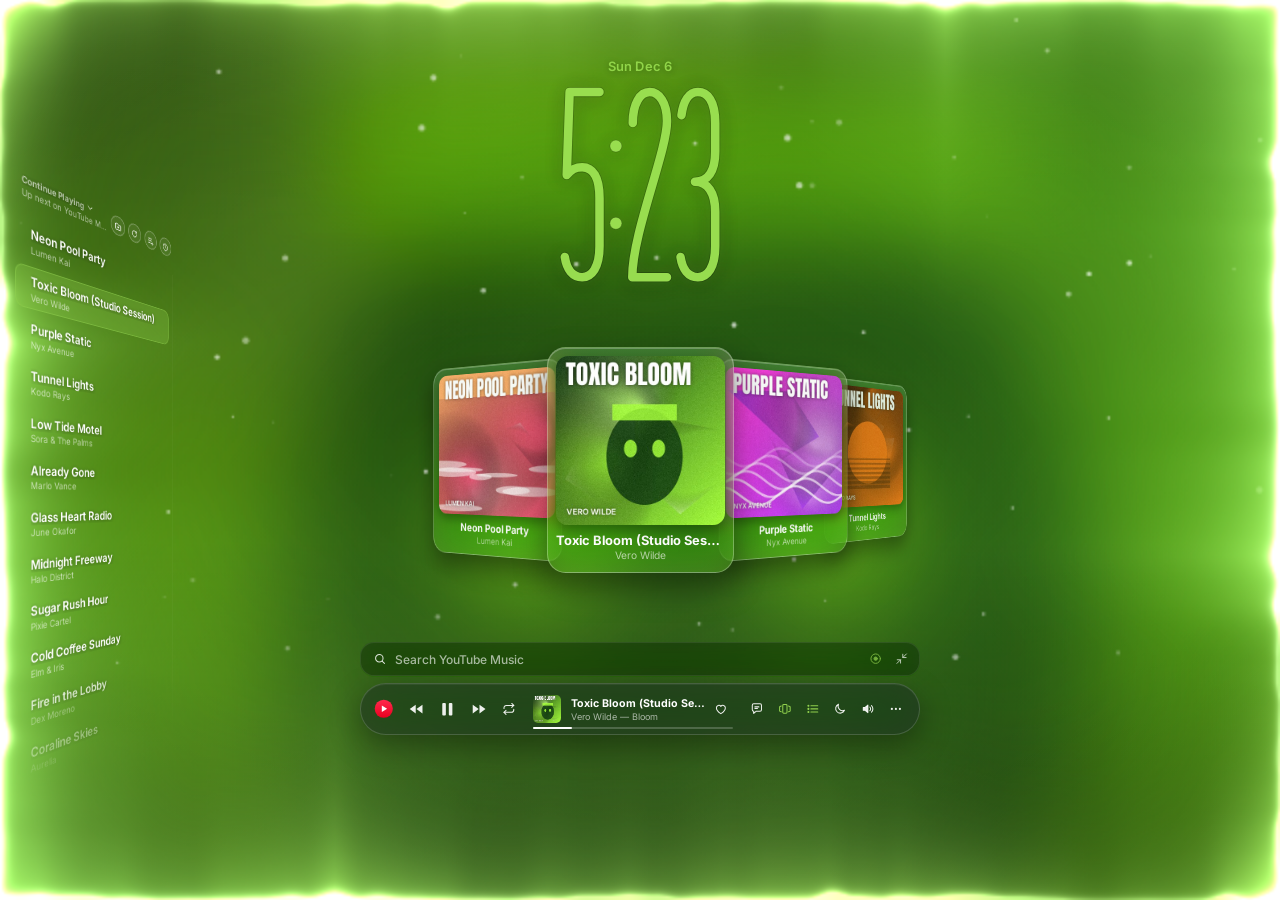
==== commit 28ad693d: "1.0.7: TikTok channel — one vertical video at a time (scroll / ↑↓, Auto scroll), For You or a search" ====
--- a/ui/index.html
+++ b/ui/index.html
@@ -675,6 +675,101 @@
 .rcta .pi{width:2rem;height:2rem;flex:none}
 .rcta span{flex:1}
 #sIco .pi{width:1.8rem;height:1.8rem}
+/* ── TikTok channel: one vertical video at a time, no playlist ── */
+#ttStage{display:none;position:absolute;inset:0;z-index:5;pointer-events:none}
+#app.tt #ttStage{display:block}
+#app.tt #flowWrap,#app.tt #queue,#app.tt #lyrics,#app.tt #lyrics2,#app.tt #results,#app.tt #musicPop{display:none!important}
+#app.tt #likeBtn,#app.tt #lyrBtn,#app.tt #eyeBtn,#app.tt #listBtn,#app.tt #mvBtn,#app.tt #repBtn{display:none}
+#app.tt #clock{left:20%;top:47%;transform:translate(-50%,-50%) scale(.8)}
+#app.bare #ttStage{opacity:0;pointer-events:none}
+#ttCard{--cw:max(32.06rem,330px);position:absolute;left:50%;top:4.2rem;width:var(--cw);height:calc(var(--cw) * 16 / 9);transform:translateX(-50%);border-radius:1.8rem;overflow:hidden;background:#000;pointer-events:auto;
+  box-shadow:0 2.6rem 5rem rgba(0,0,0,.5),0 0 0 1px rgba(255,255,255,.12)}
+#ttFrame,#ttFrame iframe,#ttCover,#ttHit{position:absolute;inset:0;width:100%;height:100%;border:0}
+#ttFrame iframe{pointer-events:none;background:#000}
+#ttCover{object-fit:cover;opacity:0;z-index:1;transition:opacity .4s}
+#ttCover:not([src]){display:none}
+#ttCard.cover #ttCover{opacity:1}
+#ttHit{z-index:2;cursor:pointer;background:none}
+#ttHit::after{content:'';position:absolute;left:50%;top:50%;width:5.4rem;height:6rem;transform:translate(-38%,-50%) scale(.6);background:rgba(255,255,255,.9);clip-path:polygon(0 0,100% 50%,0 100%);opacity:0;transition:opacity .25s,transform .25s}
+#ttCard.paused #ttHit::after{opacity:.9;transform:translate(-38%,-50%) scale(1)}
+#ttCard.swap{animation:ttswap .45s cubic-bezier(.2,.8,.2,1)}
+#ttCard.swap.back{animation-name:ttback}
+@keyframes ttswap{from{transform:translate(-50%,4%);opacity:.3}to{transform:translateX(-50%);opacity:1}}
+@keyframes ttback{from{transform:translate(-50%,-4%);opacity:.3}to{transform:translateX(-50%);opacity:1}}
+#ttMsg{position:absolute;left:50%;top:50%;transform:translate(-50%,-50%);z-index:3;width:78%;display:flex;flex-direction:column;align-items:center;gap:1.2rem;text-align:center;
+  padding:1.8rem 1.6rem;border-radius:1.6rem;background:rgba(14,15,20,.62);backdrop-filter:blur(18px);font:600 1.3rem/1.4 Inter,system-ui,sans-serif;color:#fff}
+#ttMsg:empty{display:none}
+#ttMsg .spin{width:2.6rem;height:2.6rem;border-radius:50%;border:.28rem solid rgba(255,255,255,.2);border-top-color:#fff;animation:ttspin .9s linear infinite}
+@keyframes ttspin{to{transform:rotate(360deg)}}
+#ttMsg .row{display:flex;gap:.6rem;flex-wrap:wrap;justify-content:center}
+#ttRail{position:absolute;left:calc(50% + max(16.03rem,165px) + 1.6rem);top:4.2rem;height:max(57rem,587px);display:flex;flex-direction:column;justify-content:space-between;align-items:center;pointer-events:auto}
+#ttNav,#ttActs{display:flex;flex-direction:column;align-items:center;gap:1rem}
+#ttActs{gap:1.3rem}
+.tta2{display:flex;flex-direction:column;align-items:center;gap:.35rem;color:#fff;font:700 1.05rem Inter,system-ui,sans-serif}
+.tta2 i{width:4.6rem;height:4.6rem;border-radius:50%;display:grid;place-items:center;background:rgba(14,15,20,.38);backdrop-filter:blur(18px);border:1px solid rgba(255,255,255,.1);transition:background .2s,transform .15s}
+.tta2:hover i{background:rgba(255,255,255,.2)}
+.tta2:active i{transform:scale(.92)}
+.tta2 svg{width:2.2rem;height:2.2rem;fill:none;stroke:#fff;stroke-width:2;stroke-linecap:round;stroke-linejoin:round;transition:fill .2s,stroke .2s}
+.tta2.on i{background:rgba(255,255,255,.92)}
+.tta2.on svg{stroke:#111}
+.tta2.liked svg{fill:#fe2c55;stroke:#fe2c55}
+.tta2.saved svg{fill:#facc15;stroke:#facc15}
+.tta2.busy i{opacity:.6}
+.tta2.pop svg{animation:ttpop .4s cubic-bezier(.3,1.6,.5,1)}
+@keyframes ttpop{40%{transform:scale(1.3)}}
+.ttnav{width:4.2rem;height:4.2rem;border-radius:50%;display:grid;place-items:center;background:rgba(14,15,20,.38);backdrop-filter:blur(18px);border:1px solid rgba(255,255,255,.1);color:#fff;transition:background .2s,opacity .2s}
+.ttnav:hover{background:rgba(255,255,255,.2)}
+.ttnav:disabled{opacity:.3;pointer-events:none}
+.ttnav svg{width:1.9rem;height:1.9rem;fill:none;stroke:#fff;stroke-width:2.2;stroke-linecap:round;stroke-linejoin:round}
+.ttnav.ttauto{margin-top:1.4rem}
+.ttnav.ttauto.on{background:rgba(255,255,255,.92);border-color:transparent}
+.ttnav.ttauto.on svg{stroke:#111}
+.ttlab{width:4.2rem;margin-top:-.45rem;text-align:center;font:700 .92rem/1.15 Inter,system-ui,sans-serif;color:#fff;opacity:.62}
+#ttSide{position:absolute;left:calc(50% + max(16.03rem,165px) + 8rem);top:4.2rem;height:max(57rem,587px);width:31rem;display:flex;flex-direction:column;gap:2.2rem;pointer-events:auto;color:#fff}
+#ttTabs{display:flex;gap:.6rem;flex-wrap:wrap}
+.ttt{height:3.2rem;padding:0 1.35rem;border-radius:1.6rem;display:flex;align-items:center;gap:.5rem;max-width:100%;background:rgba(14,15,20,.38);backdrop-filter:blur(18px);border:1px solid rgba(255,255,255,.1);
+  color:rgba(255,255,255,.72);font:700 1.22rem Inter,system-ui,sans-serif;white-space:nowrap;overflow:hidden;text-overflow:ellipsis;transition:background .2s,color .2s}
+.ttt:hover{color:#fff;background:rgba(255,255,255,.16)}
+.ttt.on{background:rgba(255,255,255,.92);color:#111}
+.ttt.ghost{background:none;border-color:transparent;text-decoration:underline;text-underline-offset:.25rem;padding:0 .4rem}
+.ttlbl{font:700 1.05rem Inter,system-ui,sans-serif;letter-spacing:.04em;text-transform:uppercase;opacity:.55;margin-bottom:.8rem}
+#ttNextWrap:has(#ttNext:empty){display:none}
+#ttNext{display:flex;gap:.8rem}
+.ttn{width:7.4rem;aspect-ratio:9/16;border-radius:1rem;overflow:hidden;background:rgba(255,255,255,.08);opacity:.72;transition:opacity .2s,transform .2s;box-shadow:0 0 0 1px rgba(255,255,255,.1)}
+.ttn:hover{opacity:1;transform:translateY(-.25rem)}
+.ttn img{width:100%;height:100%;object-fit:cover;display:block}
+#ttInfo{margin-top:auto;display:flex;flex-direction:column;gap:1.1rem;padding:1.7rem 1.8rem;border-radius:1.8rem;background:rgba(14,15,20,.4);backdrop-filter:blur(22px) saturate(1.3);border:1px solid rgba(255,255,255,.08)}
+#ttInfo:empty{display:none}
+.tta{display:flex;align-items:center;gap:1rem;min-width:0}
+.tta img{width:4.2rem;height:4.2rem;border-radius:50%;object-fit:cover;background:rgba(255,255,255,.12);flex:none}
+.tta div{min-width:0}
+.tta b{display:block;font:800 1.45rem Inter,system-ui,sans-serif;white-space:nowrap;overflow:hidden;text-overflow:ellipsis}
+.tta span{display:block;font:500 1.15rem Inter,system-ui,sans-serif;opacity:.62;white-space:nowrap;overflow:hidden;text-overflow:ellipsis}
+.ttd{margin:0;font:500 1.3rem/1.45 Inter,system-ui,sans-serif;opacity:.92;display:-webkit-box;-webkit-line-clamp:4;-webkit-box-orient:vertical;overflow:hidden;overflow-wrap:anywhere}
+.ttd i{font-style:normal;font-weight:700}
+.ttm{display:flex;align-items:center;gap:.5rem;font:600 1.15rem Inter,system-ui,sans-serif;opacity:.7;min-width:0}
+.ttm span{white-space:nowrap;overflow:hidden;text-overflow:ellipsis}
+.tts{display:flex;gap:1.5rem;font:700 1.2rem Inter,system-ui,sans-serif;opacity:.88;flex-wrap:wrap}
+.tts span{display:flex;align-items:center;gap:.45rem}
+.ttm svg,.tts svg{width:1.5rem;height:1.5rem;flex:none;fill:none;stroke:#fff;stroke-width:2;stroke-linecap:round;stroke-linejoin:round}
+#ttInfo .abtn{align-self:flex-start}
+#ttCom{display:none;flex:1;min-height:0;flex-direction:column;border-radius:1.8rem;background:rgba(14,15,20,.48);backdrop-filter:blur(22px) saturate(1.3);border:1px solid rgba(255,255,255,.08);overflow:hidden}
+#ttSide.com #ttNextWrap,#ttSide.com #ttInfo{display:none}
+#ttSide.com #ttCom{display:flex}
+.tch{display:flex;align-items:center;justify-content:space-between;padding:1.3rem 1.4rem 1rem 1.8rem;font:800 1.4rem Inter,system-ui,sans-serif}
+.tch button{width:3rem;height:3rem;border-radius:50%;display:grid;place-items:center;background:rgba(255,255,255,.1);color:#fff;font-size:1.3rem}
+.tch button:hover{background:rgba(255,255,255,.2)}
+.tcl{flex:1;min-height:0;overflow-y:auto;padding:0 1.6rem 1rem 1.8rem;display:flex;flex-direction:column;gap:1.4rem;scrollbar-width:thin;scrollbar-color:rgba(255,255,255,.25) transparent}
+.tcl .spin{width:2.4rem;height:2.4rem;margin:2rem auto;border-radius:50%;border:.26rem solid rgba(255,255,255,.2);border-top-color:#fff;animation:ttspin .9s linear infinite}
+.tcl .tce{margin:2rem 0;text-align:center;font:600 1.2rem/1.5 Inter,system-ui,sans-serif;opacity:.7}
+.tci{display:grid;grid-template-columns:3.4rem 1fr auto;gap:.9rem;align-items:start}
+.tci img,.tci .av{width:3.4rem;height:3.4rem;border-radius:50%;object-fit:cover;background:rgba(255,255,255,.12)}
+.tci b{display:block;font:700 1.12rem Inter,system-ui,sans-serif;opacity:.7;white-space:nowrap;overflow:hidden;text-overflow:ellipsis}
+.tci p{margin:.2rem 0 0;font:500 1.25rem/1.4 Inter,system-ui,sans-serif;overflow-wrap:anywhere}
+.tci small{display:block;margin-top:.35rem;font:500 1.02rem Inter,system-ui,sans-serif;opacity:.5}
+.tci .lk{display:flex;flex-direction:column;align-items:center;gap:.15rem;font:600 .98rem Inter,system-ui,sans-serif;opacity:.6}
+.tci .lk svg{width:1.4rem;height:1.4rem;fill:none;stroke:#fff;stroke-width:2;stroke-linecap:round;stroke-linejoin:round}
+.tcf{padding:1rem 1.8rem 1.4rem;border-top:1px solid rgba(255,255,255,.08)}
 </style>
 </head>
 <body>
@@ -709,6 +804,12 @@
     <div id="flowLabel"></div>
     <div id="flow"></div>
     <div id="flowStatus" class="glass"></div>
+  </div>
+
+  <div id="ttStage" class="widget">
+    <div id="ttCard" class="cover"><img id="ttCover" alt="" referrerpolicy="no-referrer"><div id="ttFrame"></div><div id="ttHit"></div><div id="ttMsg"></div></div>
+    <div id="ttRail"><div id="ttNav"><button class="ttnav" id="ttUp" type="button" title="Previous video  (↑)"><svg viewBox="0 0 24 24"><path d="m6 15 6-6 6 6"/></svg></button><button class="ttnav" id="ttDown" type="button" title="Next video  (↓)"><svg viewBox="0 0 24 24"><path d="m6 9 6 6 6-6"/></svg></button><button class="ttnav ttauto" id="ttAuto" type="button"><svg viewBox="0 0 24 24"><path d="m7 6.5 5 5 5-5M7 12.5l5 5 5-5"/></svg></button><span class="ttlab">Auto scroll</span></div><div id="ttActs"></div></div>
+    <aside id="ttSide"><div id="ttTabs"></div><div id="ttNextWrap"><div class="ttlbl">Up next</div><div id="ttNext"></div></div><div id="ttInfo"></div><div id="ttCom"></div></aside>
   </div>
 
   <div id="dock">
@@ -864,6 +965,7 @@
   wave:'<g stroke="#0b0b0b" stroke-width="2.4" stroke-linecap="round"><path d="M9 11v6M14 8v12M19 11.5v5"/></g>',
   globe:'<g fill="none" stroke="#0b0b0b" stroke-width="1.9"><circle cx="14" cy="14" r="6.5"/><path d="M7.5 14h13M14 7.5c2.2 2.4 2.2 10.6 0 13M14 7.5c-2.2 2.4-2.2 10.6 0 13"/></g>',
   play:'<path d="M11.2 9.3v9.4l7.6-4.7z" fill="#fff"/>',
+  clip:'<rect x="9.4" y="6.6" width="9.2" height="14.8" rx="2.3" fill="none" stroke="#fff" stroke-width="1.9"/><path d="M12.7 11.2v5.6l4.4-2.8z" fill="#fff"/>',
   bars:'<g stroke="#fff" stroke-width="2.1" stroke-linecap="round"><path d="M7.5 15v2M10.5 12.5v4.5M13.5 10v7M16.5 11.5v5.5M19.5 13.5v3.5"/></g>',
   phones:'<g fill="none" stroke="#fff" stroke-width="2" stroke-linecap="round"><path d="M7.5 17.5v-3a6.5 6.5 0 0 1 13 0v3"/></g><rect x="6.5" y="15.2" width="3.4" height="5" rx="1.2" fill="#fff"/><rect x="18.1" y="15.2" width="3.4" height="5" rx="1.2" fill="#fff"/>'
 };
@@ -875,6 +977,7 @@
   {id:'youtube', name:'YouTube', icon:PI('#ff3b30|#d70015', G.play)},
   {id:'soundcloud', name:'SoundCloud', icon:PI('#ff7a1a|#ff4d00', G.bars)},
   {id:'amazon', name:'Amazon Music', icon:PI('#3fe0e6|#0c9fcf', G.phones)},
+  {id:'tiktok', name:'TikTok', icon:PI('#ff3d7f|#1ec8d8', G.clip)},
 ];
 document.body.insertAdjacentHTML('afterbegin', `<svg width="0" height="0" style="position:absolute;width:0;height:0" aria-hidden="true"><defs>${Object.values(GRADS).join('')}</defs></svg>`);
 const AUTO = {id:'auto', name:'Automatic', icon:`<span style="display:grid;place-items:center;width:2.1rem;height:2.1rem">${I.sparkles}</span>`};
@@ -1540,6 +1643,7 @@
 async function loadLyrics(t){
   const seq = ++S.lyrSeq; setLyrics([]); S.lyrSeq = seq; S.lyrOff = (store.get('lyroff', {}) || {})[t.title + '|' + t.artist] || 0;
   if (MIRROR) return;   // the main window sends its lyrics
+  if (t.source === 'tiktok') return;   // TikTok clips: no lyrics
   if (t.demo || !T){ setLyrics(t.lyrics || [], t, 'demo'); return }
   if (t.source === 'youtube' && t.play){   // YouTube clip: its own CC (hidden by YouTube) becomes the lyrics
     try { const cc = await invoke('yt_captions', {videoId: t.play}); if (seq !== S.lyrSeq) return; if (cc && cc.length){ setLyrics(cc.map(c => ({t: c.t, text: c.text})), t, 'YouTube CC'); return } } catch(e){}
@@ -1962,10 +2066,198 @@
 };
 function stopInternal(){ YTA.stop(); SCW.stop(); LOC.stop(); app.classList.remove('clip') }
 
+/* ════════════════════ TikTok: a vertical channel, one video at a time (no playlist) ════════════════════ */
+// An off-screen TikTok page with your own session collects For You or a search (Rust: tiktok.rs);
+// each video plays in TikTok's official embed player. Scroll / ↑ ↓ for the next one, like the app.
+const TT = {
+  on: false, list: [], i: -1, mode: 'foryou', q: '', pos: 0, dur: 0, playing: false, started: false, ready: false, auto: true,
+  frame: null, poll: 0, taking: false, asked: 0, more: true, errs: 0, wheelAt: 0, wd: 0, slow: 0, busy: {},
+  src(id){ return `https://www.tiktok.com/player/v1/${id}?autoplay=${this.auto ? 1 : 0}&loop=0&controls=0&progress_bar=0&play_button=0&volume_control=0&fullscreen_button=0&timestamp=0&music_info=0&description=0&rel=0&native_context_menu=0&closed_caption=0` },
+  enter(auto = true){
+    if (this.on || MIRROR) return; this.on = true; this.auto = auto; app.classList.add('tt');
+    stopInternal(); YTV.stop(); S.src = 'tt'; this.feed('foryou');
+  },
+  leave(){
+    if (!this.on) return; this.on = false; app.classList.remove('tt'); clearInterval(this.poll); clearTimeout(this.slow); clearTimeout(this.wd); this.unload(); this.list = []; this.i = -1;
+    if (T) invoke('tiktok_stop').catch(() => {});
+    if (S.src === 'tt'){ S.src = 'none'; setTrack(null) }
+  },
+  feed(mode, q){
+    this.mode = mode === 'search' && q ? 'search' : 'foryou'; this.q = this.mode === 'search' ? q : this.q; this.list = []; this.i = -1; this.more = true; this.errs = 0;
+    this.unload(); $('#ttCover').removeAttribute('src'); renderTT();
+    this.msg(this.mode === 'search' ? `Searching TikTok for “${q}”…` : 'Loading For You…', 'wait');
+    if (!T){ this.demo(); return }
+    invoke('tiktok_feed', {mode: this.mode, query: this.mode === 'search' ? q : ''}).catch(() => this.msg("Couldn't open TikTok", 'open'));
+    clearInterval(this.poll); this.poll = setInterval(() => this.take(), 1500); setTimeout(() => this.take(), 1200);
+    clearTimeout(this.slow); this.slow = setTimeout(() => { if (this.on && !this.list.length) this.msg('TikTok is slow to answer. It may want you to sign in or do a quick check.', 'check') }, 20000);
+  },
+  add(clips){
+    const have = new Set(this.list.map(c => c.id)), add = (clips || []).filter(c => c && c.id && !have.has(c.id) && (have.add(c.id), true));
+    if (!add.length) return; this.list.push(...add);
+    if (this.i < 0){ clearTimeout(this.slow); this.show(0) } else renderTT();
+  },
+  async take(){
+    if (!this.on || this.taking || !T) return; this.taking = true;
+    try {
+      const r = await invoke('tiktok_take'); if (!this.on) return;
+      if (r.ready) this.more = r.more !== false;
+      this.add(r.clips);
+      if (r.captcha && !this.list.length) this.msg('TikTok wants a quick check before it shows videos.', 'check');
+      if (this.i >= this.list.length - 5 && this.more && Date.now() - this.asked > 3000){ this.asked = Date.now(); invoke('tiktok_more').catch(() => {}) }   // keep a few videos ahead
+    } catch(e){} finally { this.taking = false }
+  },
+  show(i, back){
+    const c = this.list[i]; if (!c) return;
+    this.i = i; this.pos = 0; this.dur = c.duration || 0; this.playing = false; this.started = false; this.ready = false; S.src = 'tt';
+    const card = $('#ttCard'); card.classList.remove('swap', 'back', 'paused'); void card.offsetWidth; card.classList.add('cover', 'swap'); card.classList.toggle('back', !!back);
+    if (c.cover) $('#ttCover').src = c.cover; else $('#ttCover').removeAttribute('src');
+    const host = $('#ttFrame'); host.innerHTML = ''; this.frame = null;
+    if (T){ const f = document.createElement('iframe'); f.allow = 'autoplay; encrypted-media; fullscreen; picture-in-picture'; f.title = 'TikTok'; f.src = this.src(c.id); host.appendChild(f); this.frame = f }
+    else { this.ready = true; this.started = this.playing = this.auto }   // browser demo: covers only
+    this.msg('');
+    setTrack({id: c.id, title: (c.desc || '').split('\n')[0].replace(/\s+/g, ' ').trim() || c.nick || ('@' + c.author), artist: '@' + c.author, album: c.music ? '♪ ' + c.music : '',
+      art: c.cover, url: `https://www.tiktok.com/@${c.author}/video/${c.id}`, duration: c.duration, source: 'tiktok', play: c.id});
+    clearTimeout(this.wd); this.wd = setTimeout(() => { if (this.on && this.list[this.i] === c && !this.ready) this.failed(c) }, 15000);
+    this.busy = {}; renderTT(); renderPlay(); this.take(); ttComments();
+  },
+  failed(c){ this.errs++; if (this.errs < 4 && this.i < this.list.length - 1) this.show(this.i + 1); else this.msg("TikTok won't play its videos here right now.", 'open') },
+  go(d){
+    if (!this.on || !this.list.length) return; this.auto = true; const j = this.i + d;
+    if (j < 0) return;
+    if (j >= this.list.length){ this.take(); toast('More videos are on the way'); return }
+    this.errs = 0; this.show(j, d < 0);
+  },
+  send(type, value = null){ try { this.frame && this.frame.contentWindow.postMessage({type, value, 'x-tiktok-player': true}, '*') } catch(e){} },
+  toggle(){
+    this.auto = true;
+    if (!T){ this.playing = !this.playing; this.started = true; this.state(); return }
+    if (this.playing) this.send('pause'); else { this.vol(); this.send('play') }
+  },
+  seek(sec){ this.send('seekTo', Math.max(0, sec)); this.pos = Math.max(0, sec) },
+  vol(){ this.send(S.muted ? 'mute' : 'unMute') },
+  unload(){ const h = $('#ttFrame'); if (h) h.innerHTML = ''; this.frame = null; this.playing = false; this.ready = false },
+  state(){ const card = $('#ttCard'); card.classList.toggle('cover', !this.started || !T); card.classList.toggle('paused', this.ready && !this.playing); renderPlay() },
+  onMsg(e){
+    if (!this.frame || e.source !== this.frame.contentWindow) return;
+    let d = e.data; if (typeof d === 'string'){ try { d = JSON.parse(d) } catch(x){ return } }
+    if (!d || typeof d.type !== 'string') return;
+    if (d.type === 'onPlayerReady'){ this.ready = true; clearTimeout(this.wd); if (this.auto){ this.vol(); this.send('play') } this.state() }
+    else if (d.type === 'onStateChange'){
+      this.ready = true; clearTimeout(this.wd);
+      if (d.value === 1){ this.playing = true; this.started = true; this.errs = 0; this.vol() } else if (d.value === 2 || d.value === 0) this.playing = false;
+      this.state(); if (d.value === 0) this.ended();
+    }
+    else if (d.type === 'onCurrentTime' && d.value){ this.pos = +d.value.currentTime || 0; this.dur = +d.value.duration || this.dur }
+    else if (d.type === 'onPlayerError'){ clearTimeout(this.wd); const c = this.list[this.i]; setTimeout(() => { if (this.list[this.i] === c) this.failed(c) }, 700) }
+  },
+  // Auto scroll (the button under ↓): the next video when one ends; off, each video loops like in the app
+  ended(){ if (S.repeat === 'one' || S.look.ttAuto === false){ this.seek(0); this.send('play'); return } this.go(1) },
+  msg(text, kind){
+    const m = $('#ttMsg'); if (!text){ m.innerHTML = ''; return }
+    const c = this.list[this.i];
+    const btns = kind === 'check' ? `<div class="row"><button class="abtn" data-ttm="show">Open TikTok</button><button class="abtn" data-ttm="done">Done</button>${S.acc && S.acc.tiktok ? '' : '<button class="abtn" data-ttm="login">Sign in</button>'}</div>`
+      : kind === 'open' ? `<div class="row"><button class="abtn" data-ttm="ext">Open in TikTok</button><button class="abtn" data-ttm="retry">Try again</button></div>` : '';
+    m.innerHTML = `${kind === 'wait' ? '<i class="spin"></i>' : ''}<span>${esc(text)}</span>${btns}`;
+    void c;
+  },
+  demo(){
+    const tags = ['#lofi', '#citypop', '#vinyl', '#dance', '#sunset', '#studio'], cols = [['#ff3d7f', '#2a0f2f'], ['#1ec8d8', '#0b2233'], ['#ffb347', '#3a1d05'], ['#9b7bff', '#170f3a']];
+    const make = k => { const [a, b] = cols[k % cols.length]; return {id: '73' + String(k).padStart(17, '0'), desc: `Demo clip ${k + 1} ${tags[k % tags.length]} ${tags[(k + 2) % tags.length]}`, cover: makeCover('Clip ' + (k + 1), '@wallplayer', a, b, ['wave', 'sun', 'pool'][k % 3], k + 3),
+      duration: 20 + k * 3, width: 576, height: 1024, author: 'wallplayer', nick: 'Wallplayer demo', avatar: '', music: 'original sound - wallplayer', likes: 12400 * (k + 1), comments: 210 * (k + 1), shares: 95 * (k + 1), plays: 380000 * (k + 1), saves: 1300 * (k + 1), liked: false, saved: false} };
+    setTimeout(() => this.add(Array.from({length: 12}, (_, k) => make(k))), 300);
+  }
+};
+addEventListener('message', e => TT.onMsg(e));
+const ttN = n => { try { return new Intl.NumberFormat('en', {notation: 'compact', maximumFractionDigits: 1}).format(n || 0) } catch(e){ return String(n || 0) } };
+const TTI = {
+  note: '<svg viewBox="0 0 24 24"><path d="M9 18V6l10-2v12"/><circle cx="6.5" cy="18" r="2.5"/><circle cx="16.5" cy="16" r="2.5"/></svg>',
+  heart: '<svg viewBox="0 0 24 24"><path d="M12 20s-7-4.4-7-10a4 4 0 0 1 7-2.6A4 4 0 0 1 19 10c0 5.6-7 10-7 10z"/></svg>',
+  talk: '<svg viewBox="0 0 24 24"><path d="M5 18.5V7a2 2 0 0 1 2-2h10a2 2 0 0 1 2 2v7a2 2 0 0 1-2 2H8z"/></svg>',
+  share: '<svg viewBox="0 0 24 24"><path d="M14 5l6 6-6 6M20 11H9a5 5 0 0 0-5 5v2"/></svg>',
+  plays: '<svg viewBox="0 0 24 24"><path d="M8 5.5v13l10-6.5z"/></svg>',
+  save: '<svg viewBox="0 0 24 24"><path d="M7 4.5h10a1 1 0 0 1 1 1v14l-6-3.8-6 3.8v-14a1 1 0 0 1 1-1z"/></svg>'
+};
+const ago = t => { const s = Date.now() / 1000 - t; if (!(t > 0) || s < 0) return ''; if (s < 3600) return Math.max(1, Math.round(s / 60)) + 'm'; if (s < 86400) return Math.round(s / 3600) + 'h'; if (s < 86400 * 30) return Math.round(s / 86400) + 'd'; return new Date(t * 1000).toLocaleDateString() };
+function renderTT(){
+  if (!TT.on) return;
+  const c = TT.list[TT.i], acc = S.acc || {};
+  $('#ttTabs').innerHTML = `<button class="ttt ${TT.mode === 'foryou' ? 'on' : ''}" data-tt="foryou">For You</button>`
+    + (TT.q ? `<button class="ttt ${TT.mode === 'search' ? 'on' : ''}" data-tt="search" title="${esc(TT.q)}">${I.search}<span>${esc(TT.q)}</span></button>` : '')
+    + (T && !acc.tiktok ? `<button class="ttt ghost" data-tt="login" title="Your own For You">Sign in to TikTok</button>` : '');
+  $('#ttNext').innerHTML = TT.list.slice(TT.i + 1, TT.i + 4).map((n, k) => `<button class="ttn" data-tj="${TT.i + 1 + k}" title="${esc((n.desc || '@' + n.author).slice(0, 80))}">${n.cover ? `<img src="${esc(n.cover)}" alt="" referrerpolicy="no-referrer" loading="lazy">` : ''}</button>`).join('');
+  $('#ttUp').disabled = TT.i <= 0; $('#ttDown').disabled = !TT.list.length;
+  const au = S.look.ttAuto !== false; $('#ttAuto').classList.toggle('on', au);
+  $('#ttAuto').title = au ? 'Auto scroll is on: the next video plays when one ends' : 'Auto scroll is off: each video loops';
+  $('#ttInfo').innerHTML = c ? `<div class="tta">${c.avatar ? `<img src="${esc(c.avatar)}" alt="" referrerpolicy="no-referrer">` : ''}<div><b>@${esc(c.author)}</b><span>${esc(c.nick || '')}</span></div></div>`
+    + (c.desc ? `<p class="ttd">${esc(c.desc).replace(/(^|\s)(#[^\s#]+)/g, '$1<i>$2</i>')}</p>` : '')
+    + (c.music ? `<div class="ttm">${TTI.note}<span>${esc(c.music)}</span></div>` : '')
+    + `<div class="tts"><span title="Views">${TTI.plays}${ttN(c.plays)}</span></div>`
+    + `<button class="abtn" data-tt="ext">Open in TikTok</button>` : '';
+  const act = (k, ic, n, title, cls = '') => `<button class="tta2 ${cls}" data-ta="${k}" title="${title}"><i>${ic}</i><span>${ttN(n)}</span></button>`;
+  $('#ttActs').innerHTML = c ? act('like', TTI.heart, c.likes, c.liked ? 'Unlike' : 'Like', (c.liked ? 'liked' : '') + (TT.busy.like ? ' busy' : ''))
+    + act('comment', TTI.talk, c.comments, 'Comments', $('#ttSide').classList.contains('com') ? 'on' : '')
+    + act('save', TTI.save, c.saves, c.saved ? 'Remove from Favorites' : 'Save to Favorites', (c.saved ? 'saved' : '') + (TT.busy.save ? ' busy' : ''))
+    + act('share', TTI.share, c.shares, 'Share — copy the link') : '';
+}
+// comments of the video on screen, read from its TikTok page (writing one opens TikTok)
+async function ttComments(){
+  const c = TT.list[TT.i], side = $('#ttSide'); if (!c || !side.classList.contains('com')) return;
+  const box = $('#ttCom'), key = c.id;
+  box.innerHTML = `<div class="tch"><span>Comments · ${ttN(c.comments)}</span><button data-tc="x" title="Close">✕</button></div><div class="tcl"><i class="spin"></i></div><div class="tcf"><button class="abtn" data-tt="ext">Write a comment on TikTok</button></div>`;
+  let list = [];
+  if (T){ try { list = await invoke('tiktok_comments', {author: c.author, id: c.id}) } catch(e){} }
+  else list = Array.from({length: 8}, (_, k) => ({id: 'c' + k, text: ['so good 🔥', 'this song is stuck in my head', 'who else is here in 2026?', 'the edit 😭', 'nghe hoài không chán', 'sound name pls'][k % 6], likes: 900 - k * 97, replies: k % 3, time: Date.now() / 1000 - k * 5400, nick: 'listener ' + (k + 1), user: 'user' + k, avatar: ''}));
+  if (TT.list[TT.i] !== c || !side.classList.contains('com') || c.id !== key) return;
+  const l = box.querySelector('.tcl'); if (!l) return;
+  l.innerHTML = list.length ? list.map(m => `<div class="tci">${m.avatar ? `<img src="${esc(m.avatar)}" alt="" referrerpolicy="no-referrer" loading="lazy">` : '<i class="av"></i>'}<div><b>${esc(m.nick || '@' + m.user)}</b><p>${esc(m.text)}</p><small>${ago(m.time)}${m.replies ? `${m.time ? ' · ' : ''}<span>${ttN(m.replies)} ${m.replies === 1 ? 'reply' : 'replies'}</span>` : ''}</small></div><span class="lk">${TTI.heart}${ttN(m.likes)}</span></div>`).join('')
+    : `<div class="tce">${T && !(S.acc && S.acc.tiktok) ? 'TikTok shows comments when you are signed in.' : "Couldn't load the comments."}</div>`;
+}
+async function ttAct(kind){
+  const c = TT.list[TT.i]; if (!c) return;
+  if (kind === 'comment'){ const side = $('#ttSide'); side.classList.toggle('com'); renderTT(); ttComments(); return }
+  if (kind === 'share'){ const url = `https://www.tiktok.com/@${c.author}/video/${c.id}`;
+    try { await navigator.clipboard.writeText(url); toast('Link copied') } catch(e){ openExternal(url) } return }
+  if (T && !(S.acc && S.acc.tiktok)){ toast(kind === 'like' ? 'Sign in to TikTok to like videos' : 'Sign in to TikTok to save videos'); openAccounts(); return }
+  if (TT.busy[kind]) return;
+  const f = kind === 'like' ? 'liked' : 'saved', n = kind === 'like' ? 'likes' : 'saves', was = c[f];
+  c[f] = !was; c[n] = Math.max(0, (c[n] || 0) + (was ? -1 : 1)); TT.busy[kind] = true; renderTT();
+  const b = $(`#ttActs [data-ta="${kind}"]`); if (b && c[f]) b.classList.add('pop');
+  let ok = !T;
+  if (T){ try { ok = await invoke('tiktok_act', {author: c.author, id: c.id, kind}) } catch(e){ ok = false } }
+  TT.busy[kind] = false;
+  if (!ok){ c[f] = was; c[n] = Math.max(0, (c[n] || 0) + (was ? 1 : -1)); toast(kind === 'like' ? "TikTok didn't take the like — try again" : "TikTok didn't save it — try again") }
+  else if (kind === 'save') toast(c.saved ? 'Saved to your TikTok Favorites' : 'Removed from your TikTok Favorites');
+  if (TT.list[TT.i] === c) renderTT();
+}
+$('#ttStage').addEventListener('click', e => {
+  const ta = e.target.closest('[data-ta]'); if (ta){ e.stopPropagation(); ttAct(ta.dataset.ta); return }
+  if (e.target.closest('[data-tc="x"]')){ e.stopPropagation(); $('#ttSide').classList.remove('com'); renderTT(); return }
+  const b = e.target.closest('[data-tt],[data-tj],[data-ttm]'); if (!b) return; e.stopPropagation();
+  if (b.dataset.tj){ TT.auto = true; TT.errs = 0; TT.show(+b.dataset.tj); return }
+  const a = b.dataset.tt || b.dataset.ttm, c = TT.list[TT.i];
+  if (a === 'foryou') TT.feed('foryou');
+  else if (a === 'search' && TT.q) TT.feed('search', TT.q);
+  else if (a === 'login') openAccounts();
+  else if (a === 'ext') openExternal(c ? `https://www.tiktok.com/@${c.author}/video/${c.id}` : 'https://www.tiktok.com/foryou');
+  else if (a === 'show'){ invoke('tiktok_show', {on: true}).catch(() => {}); toast('Answer TikTok there, then press Done') }
+  else if (a === 'done'){ invoke('tiktok_show', {on: false}).catch(() => {}); TT.feed(TT.mode, TT.q) }
+  else if (a === 'retry') TT.feed(TT.mode, TT.q);
+});
+$('#ttHit').addEventListener('click', e => { e.stopPropagation(); if (TT.list.length) togglePlay() });
+$('#ttUp').addEventListener('click', e => { e.stopPropagation(); TT.go(-1) });
+$('#ttDown').addEventListener('click', e => { e.stopPropagation(); TT.go(1) });
+$('#ttAuto').addEventListener('click', e => { e.stopPropagation(); S.look.ttAuto = S.look.ttAuto === false; store.set('look', S.look); renderTT();
+  toast(S.look.ttAuto ? 'Auto scroll on · the next video plays when one ends' : 'Auto scroll off · each video loops') });
+$('#ttStage').addEventListener('wheel', e => {
+  if (!e.target.closest('#ttCard,#ttRail')) return; e.preventDefault(); e.stopPropagation();
+  const now = Date.now(); if (Math.abs(e.deltaY) < 4 || now - TT.wheelAt < 650) return; TT.wheelAt = now; TT.go(e.deltaY > 0 ? 1 : -1);
+}, {passive: false});
+
 /* ════════════════════ track / playback ════════════════════ */
 function getPos(){
   if (S.src === 'mirror') return MS.pos + (MS.playing ? (performance.now() - MS.at) / 1000 : 0);
   if (S.src === 'demo') return S.demo.pos;
+  if (S.src === 'tt') return TT.pos;
   if (S.src === 'yt') return YTA.time();
   if (S.src === 'sc') return SCW.time();
   if (S.src === 'local') return LOC.time();
@@ -1974,12 +2266,14 @@
 }
 function getDur(){
   const td = (S.track && S.track.duration) || 0;
+  if (S.src === 'tt') return TT.dur || td;
   if (S.src === 'yt') return YTA.dur() || td; if (S.src === 'sc') return SCW.dur || td; if (S.src === 'local') return LOC.dur() || td;
   if (S.src === 'system' && S.sys) return S.sys.duration_ms / 1000; return td;
 }
 function isPlaying(){
   if (S.src === 'mirror') return MS.playing;
   if (S.src === 'demo') return S.demo.playing;
+  if (S.src === 'tt') return TT.playing;
   if (S.src === 'yt') return YTA.playing();
   if (S.src === 'sc') return SCW.playing;
   if (S.src === 'local') return LOC.playing();
@@ -2051,6 +2345,7 @@
 let trackStartAt = 0;   // when the last song was started here
 async function playTrack(t, list){
   trackStartAt = Date.now();
+  if (TT.frame && t.source !== 'tiktok') TT.unload();   // music from elsewhere: the TikTok video stops
   if (list){ S.queue = list.slice(); S.qKind = 'queue'; S.mix = null; if (!T && S.queue.length < 6) S.queue = S.queue.concat(DEMO.filter(d => !S.queue.includes(d))) }
   S.qIdx = S.queue.indexOf(t); if (S.qIdx < 0){ S.queue.unshift(t); S.qIdx = 0 }
   showDots(S.queue, S.qIdx);
@@ -2089,6 +2384,7 @@
   cardStarting(t, p === 'spotify' ? 'Opened in Spotify — press play' : `Starting on ${platById(p).name}`, url, p);
 }
 function togglePlay(){
+  if (S.src === 'tt'){ TT.toggle(); return }
   if (S.src === 'demo'){ S.demo.playing = !S.demo.playing; renderPlay(); return }
   if (S.src === 'yt'){ YTA.playing() ? YTA.pause() : YTA.play(); setTimeout(renderPlay, 150); return }
   if (S.src === 'sc'){ SCW.playing ? SCW.pause() : SCW.play(); return }
@@ -2097,6 +2393,7 @@
   if (S.queue.length) playTrack(S.queue[Math.max(0, S.qIdx)]); else openSearch();
 }
 function step(dir){
+  if (S.src === 'tt'){ TT.go(dir); return }
   if (S.src === 'system'){ invoke('media_control', {action: dir > 0 ? 'next' : 'prev'}).catch(e => toast(String(e))); return }
   if (dir < 0 && getPos() > 4){ seekTo(0); return }
   if (!S.queue.length) return;
@@ -2105,6 +2402,7 @@
 }
 const next = () => step(1), prev = () => step(-1);
 function seekTo(sec){
+  if (S.src === 'tt'){ TT.seek(sec); return }
   if (S.src === 'demo') S.demo.pos = clamp(sec, 0, getDur());
   else if (S.src === 'yt') YTA.seek(sec);
   else if (S.src === 'sc') SCW.seek(sec);
@@ -2186,6 +2484,7 @@
 }
 function onMedia(m){
   S.sys = m; S.sysRecv = Date.now(); S.sysOptimistic = null;
+  if (S.src === 'tt') return;   // a TikTok video keeps playing
   if (S.src === 'yt' || S.src === 'sc' || S.src === 'local'){ followOther(); return }   // a song here keeps playing
   if (!m.has){ if (S.src === 'system'){ S.src = 'none'; S.sysKey = ''; setTrack(null); YTV.stop() } return }
   S.src = 'system';
@@ -2378,6 +2677,7 @@
   if (!v.trim()){ S.results = []; renderResults(null); return } sTimer = setTimeout(() => doSearch(v), 320) });
 async function doSearch(q){
   q = q.trim(); const seq = ++S.searchSeq; if (!q) return;
+  if (searchPlatform() === 'tiktok') return;   // TikTok: Enter opens the search as a vertical feed
   $('#rTop').innerHTML = '<div class="skel"></div>'.repeat(5); $('#rSongs').innerHTML = ''; $('#rCta').innerHTML = ''; $('#rEnt').innerHTML = ''; $('#rSug').innerHTML = ''; $('#rCols').innerHTML = ''; $('#rColLabel').style.display = 'none';
   const plat = searchPlatform(); let res = [], meta = {source: plat, needs_login: false}; S.rich = null; S.rtab = 'all'; S.cols = [];
   if (T){
@@ -2632,6 +2932,7 @@
 $('#rCta').addEventListener('click', e => { if (e.target.closest('[data-acc]')){ e.stopPropagation(); openAccounts() } });
 $('#q').addEventListener('keydown', e => {
   if (e.key === 'Escape'){ e.preventDefault(); closeSearch(); return }
+  if (TT.on){ if (e.key === 'Enter'){ e.preventDefault(); const q = $('#q').value.trim(); if (q){ TT.feed('search', q); closeSearch() } } return }
   if (S.rtab !== 'song' && S.rich){ if (e.key === 'Enter'){ e.preventDefault(); const c = document.querySelector('#rEnt .ent'); c && openEntity(+c.dataset.e, c) } return }
   const n = Math.min(S.results.length, 25); if (!n) return;
   if (e.key === 'ArrowDown'){ e.preventDefault(); S.resSel = (S.resSel + 1) % n; hiSel() }
@@ -2647,7 +2948,7 @@
 function closeMenus(except){ for (const m of document.querySelectorAll('.menu.open')) if (m !== except) m.classList.remove('open') }
 function renderPlatMenu(){
   const m = $('#platMenu'); const a = S.acc || {};
-  const signed = {ytmusic: a.youtube, youtube: a.youtube, soundcloud: a.soundcloud, spotify: a.spotify, spotifyweb: a.spotify};
+  const signed = {ytmusic: a.youtube, youtube: a.youtube, soundcloud: a.soundcloud, spotify: a.spotify, spotifyweb: a.spotify, tiktok: a.tiktok};
   m.innerHTML = PLATFORMS.map(p => `<button class="mi ${S.platform === p.id ? 'sel' : ''}" data-p="${p.id}">${p.icon}<span>${p.name}</span>${signed[p.id] ? '<i class="dot" title="Signed in"></i>' : ''}${I.check}</button>`).join('') +
     `<div class="msep"></div><button class="mi ${S.platform === 'auto' ? 'sel' : ''}" data-p="auto">${AUTO.icon}<span>Automatic</span>${I.check}</button>` +
     `<div class="msep"></div><button class="mi" data-p="__acc">${I.user}<span>Accounts…</span></button>`;
@@ -2656,11 +2957,14 @@
 $('#platMenu').addEventListener('click', e => { const b = e.target.closest('.mi'); if (!b) return; e.stopPropagation();
   if (b.dataset.p === '__acc'){ openAccounts(); return }
   S.platform = b.dataset.p; store.set('platform', S.platform); renderPlatMenu(); renderQueue(); closeMenus();
+  if (S.platform === 'tiktok'){ TT.enter(); toast('TikTok · scroll or ↑ ↓ for the next video'); return }
+  TT.leave();
   toast(`Searching on ${platById(searchPlatform()).name}`); if (app.classList.contains('searching') && $('#q').value.trim()) doSearch($('#q').value) });
 $('#platBtn').onclick = e => { e.stopPropagation(); const m = $('#platMenu'); closeMenus(m); renderPlatMenu(); m.classList.toggle('open') };
 
 /* accounts */
-async function refreshAccounts(){ if (!T) return; try { S.acc = await invoke('account_status') } catch(e){} renderPlatMenu(); if ($('#accMenu').classList.contains('open')) renderAccounts() }
+async function refreshAccounts(){ if (!T) return; const was = S.acc && S.acc.tiktok; try { S.acc = await invoke('account_status') } catch(e){} renderPlatMenu(); if ($('#accMenu').classList.contains('open')) renderAccounts()
+  if (TT.on){ renderTT(); if (S.acc && was !== undefined && was !== S.acc.tiktok && TT.mode === 'foryou') TT.feed('foryou') } }
 function openAccounts(){ openAppPop('acc') }
 function renderAccounts(){
   const a = S.acc || {};
@@ -2676,7 +2980,8 @@
     row('soundcloud', 'SoundCloud', a.soundcloud ? 'Signed in' : 'Sign in to use your SoundCloud Go+', a.soundcloud, a.soundcloud ? btn('logout', 'soundcloud', 'Sign out') : btn('login', 'soundcloud', 'Sign in', true)) +
     sp +
     row('apple', 'Apple Music', 'Plays in your Apple Music app / web', false, '') +
-    row('amazon', 'Amazon Music', 'Opens in Amazon Music', false, '');
+    row('amazon', 'Amazon Music', 'Opens in Amazon Music', false, '') +
+    row('tiktok', 'TikTok', a.tiktok ? 'Signed in · For You is yours' : 'Sign in for your own For You', a.tiktok, a.tiktok ? btn('logout', 'tiktok', 'Sign out') : btn('login', 'tiktok', 'Sign in', true));
 }
 $('#accMenu').addEventListener('click', async e => {
   const b = e.target.closest('[data-act]'); e.stopPropagation(); if (!b) return; e.preventDefault();
@@ -2996,7 +3301,7 @@
 $('#listBtn').onclick = () => { S.qOff = !S.qOff; applyToggles() };
 $('#dimBtn').onclick = () => { S.dim = !S.dim; applyToggles() };
 $('#mvBtn').onclick = toggleMV;
-const setVol = () => { YTA.vol(); SCW.vol(); LOC.vol(); applyToggles() };
+const setVol = () => { YTA.vol(); SCW.vol(); LOC.vol(); if (S.src === 'tt') TT.vol(); applyToggles() };
 const sysVol = () => !!T && S.src === 'system';
 async function renderVolPop(){
   const sys = sysVol(); let v = S.vol, m = S.muted;
@@ -3205,6 +3510,7 @@
   else if (e.key === ' '){ e.preventDefault(); togglePlay() }
   else if (e.key === '[' || e.key === ']'){ if (S.track){ setLyrOff('song', (S.lyrOff || 0) + (e.key === ']' ? .5 : -.5)); toast(`Lyrics ${S.lyrOff === 0 ? 'in sync' : (S.lyrOff > 0 ? S.lyrOff + 's earlier' : -S.lyrOff + 's later')}`) } }
   else if (e.key === 'ArrowRight') next(); else if (e.key === 'ArrowLeft') prev();
+  else if (TT.on && (e.key === 'ArrowUp' || e.key === 'ArrowDown')){ e.preventDefault(); TT.go(e.key === 'ArrowDown' ? 1 : -1) }
   else if (e.key === 'ArrowUp' || e.key === 'ArrowDown'){ e.preventDefault(); (async () => { let v = S.vol; if (sysVol()){ try { v = (await invoke('get_volume'))[0] } catch(err){} } setVolume(v + (e.key === 'ArrowUp' ? .05 : -.05)); toast(`Volume ${Math.round(clamp(v + (e.key === 'ArrowUp' ? .05 : -.05), 0, 1) * 100)}%`) })() }
   else if (e.key === 'Escape'){ if (app.classList.contains('editing')){ closeEditor(); return } closeMenus(); closeSearch() }
   else if (!e.ctrlKey && !e.metaKey && !e.altKey) runKey(e.key.toLowerCase());
@@ -3381,6 +3687,7 @@
   }
   if (T){ try { PW.set(await invoke('get_power')) } catch(e){} listen('power-state', e => PW.set(e.payload || {})) }
   PW.prefs(); initUpdates();
+  if (!MIRROR && S.platform === 'tiktok') TT.enter(false);
   loopRaf = requestAnimationFrame(frame);
 }
 document.fonts && document.fonts.ready.then(() => { lastClock = ''; renderClock(); if (!T && DEMO.length){ const k = S.qIdx; buildDemo(); S.queue = DEMO; const t = DEMO[k]; S.track = t; applyArt(t.art); setLyrics(t.lyrics, t, 'demo'); renderQueue(); renderFlow(true) } });
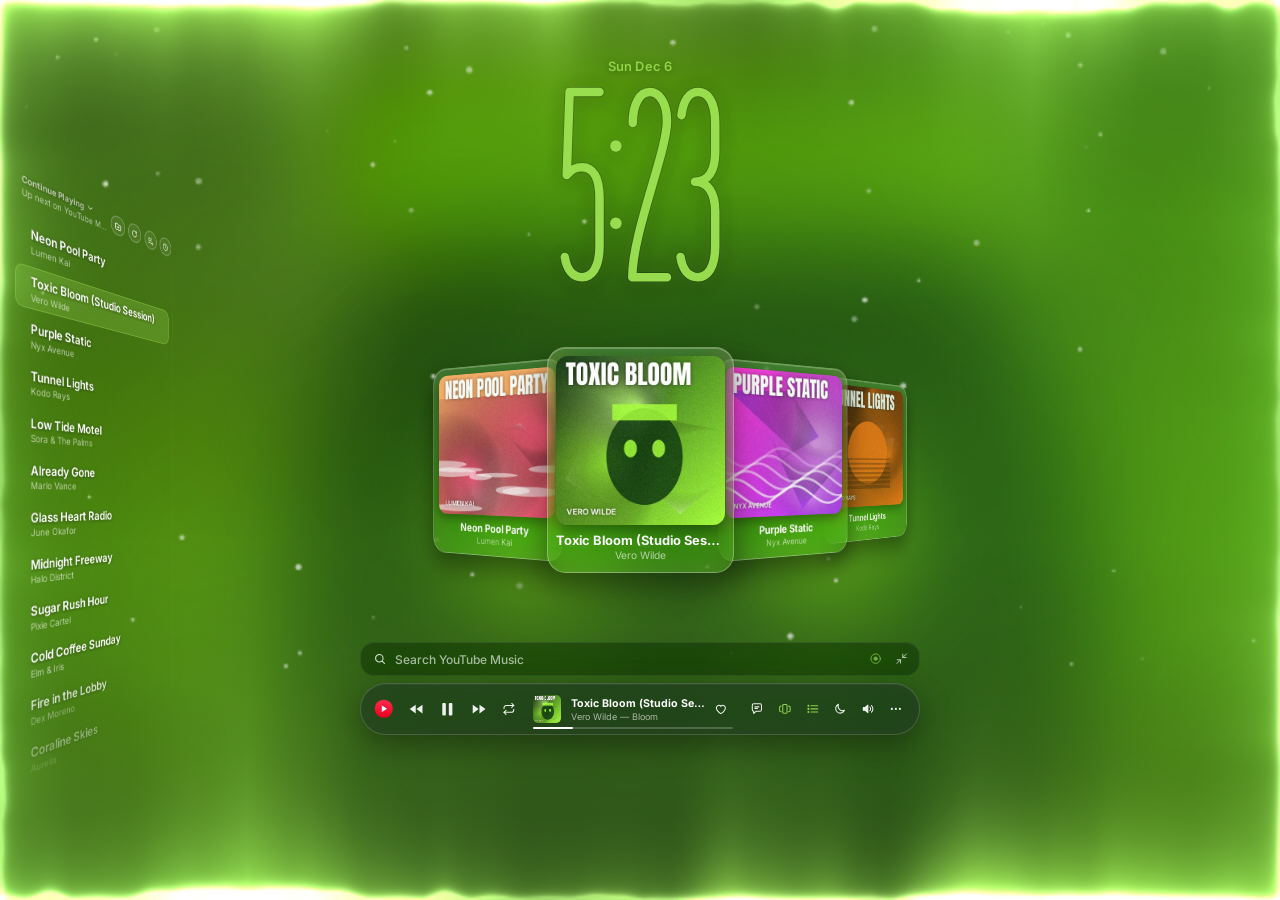
==== commit ccb1dd8d: "TikTok: bigger video, search field and player bar at the bottom of the screen Co-Authored-By: Claude" ====
--- a/ui/index.html
+++ b/ui/index.html
@@ -676,13 +676,14 @@
 .rcta span{flex:1}
 #sIco .pi{width:1.8rem;height:1.8rem}
 /* ── TikTok channel: one vertical video at a time, no playlist ── */
-#ttStage{display:none;position:absolute;inset:0;z-index:5;pointer-events:none}
+#ttStage{--tt-top:2.6rem;--tt-h:73rem;--tt-w:calc(var(--tt-h) * 9 / 16);display:none;position:absolute;inset:0;z-index:5;pointer-events:none}
+#app.tt #dock{top:auto;bottom:2.2rem}
 #app.tt #ttStage{display:block}
 #app.tt #flowWrap,#app.tt #queue,#app.tt #lyrics,#app.tt #lyrics2,#app.tt #results,#app.tt #musicPop{display:none!important}
 #app.tt #likeBtn,#app.tt #lyrBtn,#app.tt #eyeBtn,#app.tt #listBtn,#app.tt #mvBtn,#app.tt #repBtn{display:none}
-#app.tt #clock{left:20%;top:47%;transform:translate(-50%,-50%) scale(.8)}
+#app.tt #clock{left:19%;top:44%;transform:translate(-50%,-50%) scale(.8)}
 #app.bare #ttStage{opacity:0;pointer-events:none}
-#ttCard{--cw:max(32.06rem,330px);position:absolute;left:50%;top:4.2rem;width:var(--cw);height:calc(var(--cw) * 16 / 9);transform:translateX(-50%);border-radius:1.8rem;overflow:hidden;background:#000;pointer-events:auto;
+#ttCard{position:absolute;left:50%;top:var(--tt-top);width:var(--tt-w);height:var(--tt-h);transform:translateX(-50%);border-radius:1.8rem;overflow:hidden;background:#000;pointer-events:auto;
   box-shadow:0 2.6rem 5rem rgba(0,0,0,.5),0 0 0 1px rgba(255,255,255,.12)}
 #ttFrame,#ttFrame iframe,#ttCover,#ttHit{position:absolute;inset:0;width:100%;height:100%;border:0}
 #ttFrame iframe{pointer-events:none;background:#000}
@@ -702,7 +703,7 @@
 #ttMsg .spin{width:2.6rem;height:2.6rem;border-radius:50%;border:.28rem solid rgba(255,255,255,.2);border-top-color:#fff;animation:ttspin .9s linear infinite}
 @keyframes ttspin{to{transform:rotate(360deg)}}
 #ttMsg .row{display:flex;gap:.6rem;flex-wrap:wrap;justify-content:center}
-#ttRail{position:absolute;left:calc(50% + max(16.03rem,165px) + 1.6rem);top:4.2rem;height:max(57rem,587px);display:flex;flex-direction:column;justify-content:space-between;align-items:center;pointer-events:auto}
+#ttRail{position:absolute;left:calc(50% + var(--tt-w) / 2 + 1.6rem);top:var(--tt-top);height:var(--tt-h);display:flex;flex-direction:column;justify-content:space-between;align-items:center;pointer-events:auto}
 #ttNav,#ttActs{display:flex;flex-direction:column;align-items:center;gap:1rem}
 #ttActs{gap:1.3rem}
 .tta2{display:flex;flex-direction:column;align-items:center;gap:.35rem;color:#fff;font:700 1.05rem Inter,system-ui,sans-serif}
@@ -725,7 +726,7 @@
 .ttnav.ttauto.on{background:rgba(255,255,255,.92);border-color:transparent}
 .ttnav.ttauto.on svg{stroke:#111}
 .ttlab{width:4.2rem;margin-top:-.45rem;text-align:center;font:700 .92rem/1.15 Inter,system-ui,sans-serif;color:#fff;opacity:.62}
-#ttSide{position:absolute;left:calc(50% + max(16.03rem,165px) + 8rem);top:4.2rem;height:max(57rem,587px);width:31rem;display:flex;flex-direction:column;gap:2.2rem;pointer-events:auto;color:#fff}
+#ttSide{position:absolute;left:calc(50% + var(--tt-w) / 2 + 8rem);top:var(--tt-top);height:var(--tt-h);width:31rem;display:flex;flex-direction:column;gap:2.2rem;pointer-events:auto;color:#fff}
 #ttTabs{display:flex;gap:.6rem;flex-wrap:wrap}
 .ttt{height:3.2rem;padding:0 1.35rem;border-radius:1.6rem;display:flex;align-items:center;gap:.5rem;max-width:100%;background:rgba(14,15,20,.38);backdrop-filter:blur(18px);border:1px solid rgba(255,255,255,.1);
   color:rgba(255,255,255,.72);font:700 1.22rem Inter,system-ui,sans-serif;white-space:nowrap;overflow:hidden;text-overflow:ellipsis;transition:background .2s,color .2s}
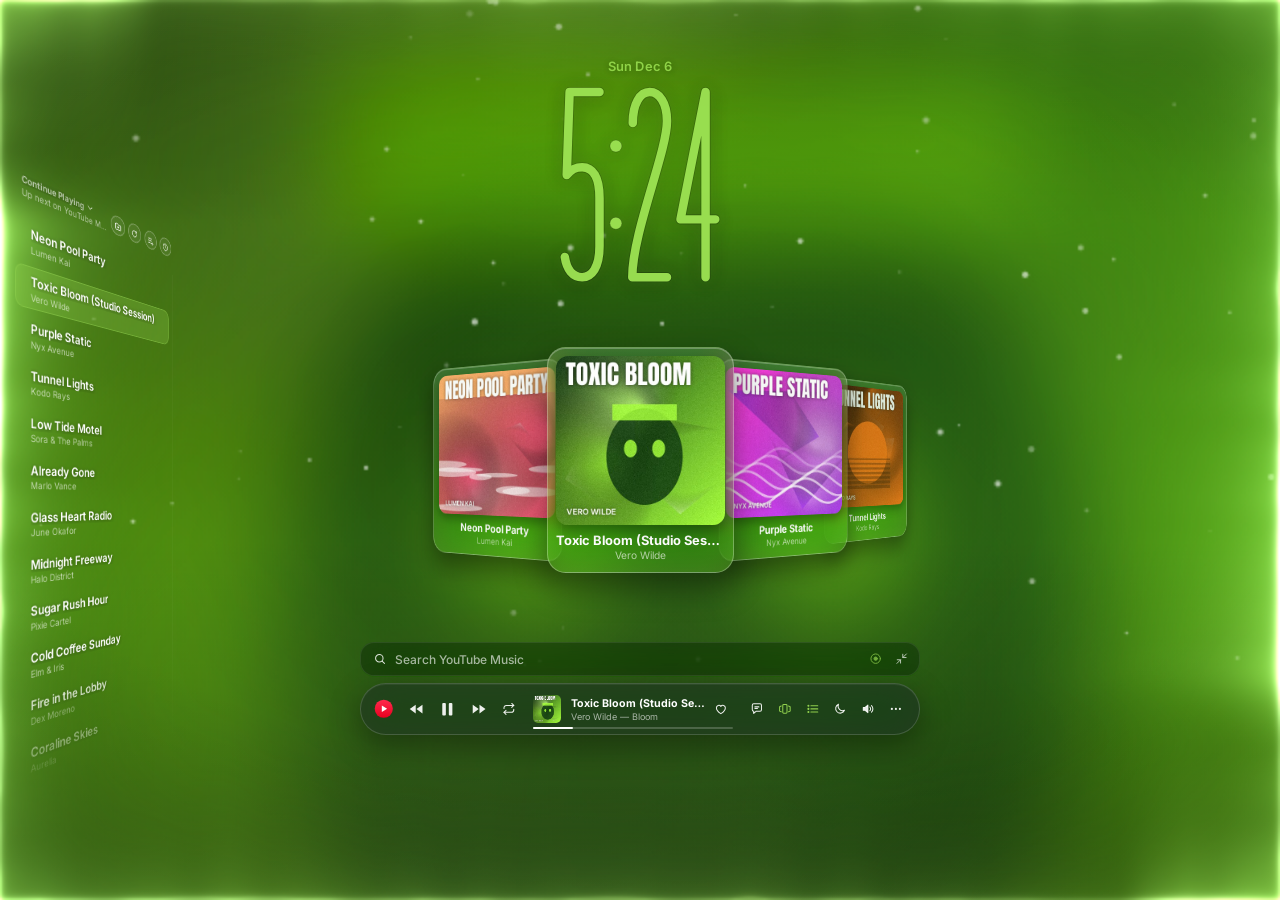
==== commit 4583bbd9: "1.0.8: TikTok — moderate video size, bars above the taskbar, the blurred video lights the whole scre" ====
--- a/ui/index.html
+++ b/ui/index.html
@@ -676,8 +676,14 @@
 .rcta span{flex:1}
 #sIco .pi{width:1.8rem;height:1.8rem}
 /* ── TikTok channel: one vertical video at a time, no playlist ── */
-#ttStage{--tt-top:2.6rem;--tt-h:73rem;--tt-w:calc(var(--tt-h) * 9 / 16);display:none;position:absolute;inset:0;z-index:5;pointer-events:none}
-#app.tt #dock{top:auto;bottom:2.2rem}
+#ttStage{--tt-room:calc(100vh - var(--tb, 48px) - 12rem);--tt-h:min(64rem, calc(var(--tt-room) - 6rem));--tt-top:calc((var(--tt-room) - var(--tt-h)) / 2);--tt-w:calc(var(--tt-h) * 9 / 16);display:none;position:absolute;inset:0;z-index:5;pointer-events:none}
+#app.tt #dock{top:auto;bottom:calc(var(--tb, 48px) + 1.4rem)}
+/* the video, blurred, lights the whole screen from the frame outwards */
+#ttAmb{display:none;overflow:hidden;pointer-events:none;-webkit-mask-image:radial-gradient(ellipse 62% 78% at 50% 44%,#000 30%,rgba(0,0,0,.4) 100%);mask-image:radial-gradient(ellipse 62% 78% at 50% 44%,#000 30%,rgba(0,0,0,.4) 100%)}
+#app.tt #ttAmb{display:block}
+#ttAmbFrame{position:absolute;left:50%;top:50%;width:330px;height:587px;transform:translate(-50%,-50%) scale(var(--amb-s, 5));filter:blur(10px) saturate(1.6) brightness(.78);opacity:0;transition:opacity 1.2s}
+#ttAmb.on #ttAmbFrame{opacity:1}
+#ttAmbFrame iframe{width:100%;height:100%;border:0;pointer-events:none;background:transparent}
 #app.tt #ttStage{display:block}
 #app.tt #flowWrap,#app.tt #queue,#app.tt #lyrics,#app.tt #lyrics2,#app.tt #results,#app.tt #musicPop{display:none!important}
 #app.tt #likeBtn,#app.tt #lyrBtn,#app.tt #eyeBtn,#app.tt #listBtn,#app.tt #mvBtn,#app.tt #repBtn{display:none}
@@ -784,6 +790,7 @@
     <img id="customImg" class="wl custom" alt="">
     <video id="customVid" class="wl custom" muted loop playsinline autoplay></video>
     <div id="ytWrap"><div id="ytHost"></div></div>
+    <div id="ttAmb" class="wl"><div id="ttAmbFrame"></div></div>
     <div class="wl shade"></div>
   </div>
   <div id="ambient"><i class="amb top"></i><i class="amb bottom"></i><i class="amb left"></i><i class="amb right"></i></div>
@@ -2072,7 +2079,7 @@
 // each video plays in TikTok's official embed player. Scroll / ↑ ↓ for the next one, like the app.
 const TT = {
   on: false, list: [], i: -1, mode: 'foryou', q: '', pos: 0, dur: 0, playing: false, started: false, ready: false, auto: true,
-  frame: null, poll: 0, taking: false, asked: 0, more: true, errs: 0, wheelAt: 0, wd: 0, slow: 0, busy: {},
+  frame: null, bg: null, bgPos: 0, bgSync: 0, poll: 0, taking: false, asked: 0, more: true, errs: 0, wheelAt: 0, wd: 0, slow: 0, busy: {},
   src(id){ return `https://www.tiktok.com/player/v1/${id}?autoplay=${this.auto ? 1 : 0}&loop=0&controls=0&progress_bar=0&play_button=0&volume_control=0&fullscreen_button=0&timestamp=0&music_info=0&description=0&rel=0&native_context_menu=0&closed_caption=0` },
   enter(auto = true){
     if (this.on || MIRROR) return; this.on = true; this.auto = auto; app.classList.add('tt');
@@ -2115,6 +2122,7 @@
     const host = $('#ttFrame'); host.innerHTML = ''; this.frame = null;
     if (T){ const f = document.createElement('iframe'); f.allow = 'autoplay; encrypted-media; fullscreen; picture-in-picture'; f.title = 'TikTok'; f.src = this.src(c.id); host.appendChild(f); this.frame = f }
     else { this.ready = true; this.started = this.playing = this.auto }   // browser demo: covers only
+    this.ambient(c);
     this.msg('');
     setTrack({id: c.id, title: (c.desc || '').split('\n')[0].replace(/\s+/g, ' ').trim() || c.nick || ('@' + c.author), artist: '@' + c.author, album: c.music ? '♪ ' + c.music : '',
       art: c.cover, url: `https://www.tiktok.com/@${c.author}/video/${c.id}`, duration: c.duration, source: 'tiktok', play: c.id});
@@ -2129,26 +2137,43 @@
     this.errs = 0; this.show(j, d < 0);
   },
   send(type, value = null){ try { this.frame && this.frame.contentWindow.postMessage({type, value, 'x-tiktok-player': true}, '*') } catch(e){} },
+  sendBg(type, value = null){ try { this.bg && this.bg.contentWindow.postMessage({type, value, 'x-tiktok-player': true}, '*') } catch(e){} },
+  // a second, muted copy of the video, blurred and enlarged behind everything (not on battery saver)
+  ambient(c){
+    const host = $('#ttAmbFrame'), amb = $('#ttAmb'); host.innerHTML = ''; this.bg = null; this.bgPos = 0; amb.classList.remove('on');
+    if (!T || !c || PW.low()) return;
+    const f = document.createElement('iframe'); f.allow = 'autoplay; encrypted-media'; f.tabIndex = -1; f.setAttribute('aria-hidden', 'true');
+    f.src = this.src(c.id).replace('loop=0', 'loop=1') + '&force_muted=1'; host.appendChild(f); this.bg = f; ambScale();
+  },
   toggle(){
     this.auto = true;
     if (!T){ this.playing = !this.playing; this.started = true; this.state(); return }
     if (this.playing) this.send('pause'); else { this.vol(); this.send('play') }
   },
-  seek(sec){ this.send('seekTo', Math.max(0, sec)); this.pos = Math.max(0, sec) },
+  seek(sec){ this.send('seekTo', Math.max(0, sec)); this.sendBg('seekTo', Math.max(0, sec)); this.pos = Math.max(0, sec) },
   vol(){ this.send(S.muted ? 'mute' : 'unMute') },
-  unload(){ const h = $('#ttFrame'); if (h) h.innerHTML = ''; this.frame = null; this.playing = false; this.ready = false },
+  unload(){ const h = $('#ttFrame'); if (h) h.innerHTML = ''; this.frame = null; this.playing = false; this.ready = false;
+    const a = $('#ttAmbFrame'); if (a) a.innerHTML = ''; this.bg = null; const am = $('#ttAmb'); if (am) am.classList.remove('on') },
   state(){ const card = $('#ttCard'); card.classList.toggle('cover', !this.started || !T); card.classList.toggle('paused', this.ready && !this.playing); renderPlay() },
   onMsg(e){
-    if (!this.frame || e.source !== this.frame.contentWindow) return;
+    const bg = this.bg && e.source === this.bg.contentWindow;
+    if (!bg && (!this.frame || e.source !== this.frame.contentWindow)) return;
     let d = e.data; if (typeof d === 'string'){ try { d = JSON.parse(d) } catch(x){ return } }
     if (!d || typeof d.type !== 'string') return;
+    if (bg){   // the blurred copy follows the real one
+      if (d.type === 'onPlayerReady'){ this.sendBg('mute'); if (this.playing) this.sendBg('play') }
+      else if (d.type === 'onStateChange' && d.value === 1){ $('#ttAmb').classList.add('on'); if (!this.playing && this.ready) this.sendBg('pause') }
+      else if (d.type === 'onCurrentTime' && d.value) this.bgPos = +d.value.currentTime || 0;
+      return;
+    }
     if (d.type === 'onPlayerReady'){ this.ready = true; clearTimeout(this.wd); if (this.auto){ this.vol(); this.send('play') } this.state() }
     else if (d.type === 'onStateChange'){
       this.ready = true; clearTimeout(this.wd);
-      if (d.value === 1){ this.playing = true; this.started = true; this.errs = 0; this.vol() } else if (d.value === 2 || d.value === 0) this.playing = false;
+      if (d.value === 1){ this.playing = true; this.started = true; this.errs = 0; this.vol(); this.sendBg('play') } else if (d.value === 2 || d.value === 0){ this.playing = false; if (d.value === 2) this.sendBg('pause') }
       this.state(); if (d.value === 0) this.ended();
     }
-    else if (d.type === 'onCurrentTime' && d.value){ this.pos = +d.value.currentTime || 0; this.dur = +d.value.duration || this.dur }
+    else if (d.type === 'onCurrentTime' && d.value){ this.pos = +d.value.currentTime || 0; this.dur = +d.value.duration || this.dur;
+      if (this.bg && Math.abs(this.bgPos - this.pos) > .8 && Date.now() - this.bgSync > 3000){ this.bgSync = Date.now(); this.sendBg('seekTo', this.pos) } }
     else if (d.type === 'onPlayerError'){ clearTimeout(this.wd); const c = this.list[this.i]; setTimeout(() => { if (this.list[this.i] === c) this.failed(c) }, 700) }
   },
   // Auto scroll (the button under ↓): the next video when one ends; off, each video loops like in the app
@@ -2169,6 +2194,12 @@
   }
 };
 addEventListener('message', e => TT.onMsg(e));
+// the blurred copy covers the whole screen
+function ambScale(){ app.style.setProperty('--amb-s', (Math.max(innerWidth / 330, innerHeight / 587) * 1.12).toFixed(3)) }
+// keep the search field and the player bar above the Windows taskbar (TikTok puts them at the bottom)
+function taskbarGap(){ const sc = window.screen || {}; const tb = (sc.height || 0) - (sc.availTop || 0) - (sc.availHeight || 0);
+  app.style.setProperty('--tb', Math.round(clamp(tb > 0 ? tb : 48, 48, 160)) + 'px') }
+addEventListener('resize', () => { ambScale(); taskbarGap() }); ambScale(); taskbarGap();
 const ttN = n => { try { return new Intl.NumberFormat('en', {notation: 'compact', maximumFractionDigits: 1}).format(n || 0) } catch(e){ return String(n || 0) } };
 const TTI = {
   note: '<svg viewBox="0 0 24 24"><path d="M9 18V6l10-2v12"/><circle cx="6.5" cy="18" r="2.5"/><circle cx="16.5" cy="16" r="2.5"/></svg>',
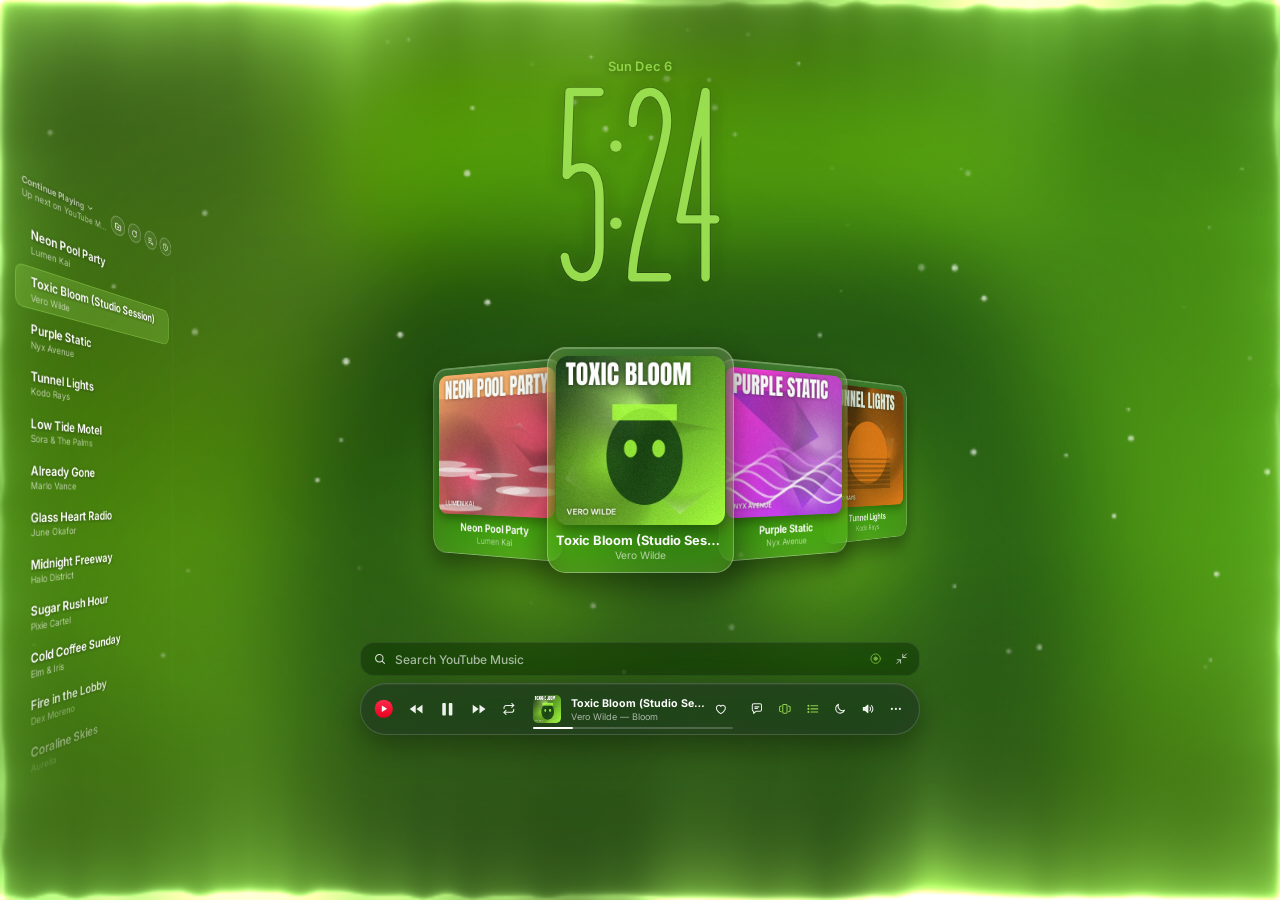
==== commit 418a49ab: "1.0.8: TikTok Like / Save / Comments work — the video page opens at desktop width on the right video" ====
--- a/ui/index.html
+++ b/ui/index.html
@@ -2210,26 +2210,28 @@
   save: '<svg viewBox="0 0 24 24"><path d="M7 4.5h10a1 1 0 0 1 1 1v14l-6-3.8-6 3.8v-14a1 1 0 0 1 1-1z"/></svg>'
 };
 const ago = t => { const s = Date.now() / 1000 - t; if (!(t > 0) || s < 0) return ''; if (s < 3600) return Math.max(1, Math.round(s / 60)) + 'm'; if (s < 86400) return Math.round(s / 3600) + 'h'; if (s < 86400 * 30) return Math.round(s / 86400) + 'd'; return new Date(t * 1000).toLocaleDateString() };
+// set HTML only when it changed: redrawing a button between mouse down and up would swallow the click
+const setHTML = (el, h) => { if (el._h !== h){ el._h = h; el.innerHTML = h } };
 function renderTT(){
   if (!TT.on) return;
   const c = TT.list[TT.i], acc = S.acc || {};
-  $('#ttTabs').innerHTML = `<button class="ttt ${TT.mode === 'foryou' ? 'on' : ''}" data-tt="foryou">For You</button>`
+  setHTML($('#ttTabs'), `<button class="ttt ${TT.mode === 'foryou' ? 'on' : ''}" data-tt="foryou">For You</button>`
     + (TT.q ? `<button class="ttt ${TT.mode === 'search' ? 'on' : ''}" data-tt="search" title="${esc(TT.q)}">${I.search}<span>${esc(TT.q)}</span></button>` : '')
-    + (T && !acc.tiktok ? `<button class="ttt ghost" data-tt="login" title="Your own For You">Sign in to TikTok</button>` : '');
-  $('#ttNext').innerHTML = TT.list.slice(TT.i + 1, TT.i + 4).map((n, k) => `<button class="ttn" data-tj="${TT.i + 1 + k}" title="${esc((n.desc || '@' + n.author).slice(0, 80))}">${n.cover ? `<img src="${esc(n.cover)}" alt="" referrerpolicy="no-referrer" loading="lazy">` : ''}</button>`).join('');
+    + (T && !acc.tiktok ? `<button class="ttt ghost" data-tt="login" title="Your own For You">Sign in to TikTok</button>` : ''));
+  setHTML($('#ttNext'), TT.list.slice(TT.i + 1, TT.i + 4).map((n, k) => `<button class="ttn" data-tj="${TT.i + 1 + k}" title="${esc((n.desc || '@' + n.author).slice(0, 80))}">${n.cover ? `<img src="${esc(n.cover)}" alt="" referrerpolicy="no-referrer" loading="lazy">` : ''}</button>`).join(''));
   $('#ttUp').disabled = TT.i <= 0; $('#ttDown').disabled = !TT.list.length;
   const au = S.look.ttAuto !== false; $('#ttAuto').classList.toggle('on', au);
   $('#ttAuto').title = au ? 'Auto scroll is on: the next video plays when one ends' : 'Auto scroll is off: each video loops';
-  $('#ttInfo').innerHTML = c ? `<div class="tta">${c.avatar ? `<img src="${esc(c.avatar)}" alt="" referrerpolicy="no-referrer">` : ''}<div><b>@${esc(c.author)}</b><span>${esc(c.nick || '')}</span></div></div>`
+  setHTML($('#ttInfo'), c ? `<div class="tta">${c.avatar ? `<img src="${esc(c.avatar)}" alt="" referrerpolicy="no-referrer">` : ''}<div><b>@${esc(c.author)}</b><span>${esc(c.nick || '')}</span></div></div>`
     + (c.desc ? `<p class="ttd">${esc(c.desc).replace(/(^|\s)(#[^\s#]+)/g, '$1<i>$2</i>')}</p>` : '')
     + (c.music ? `<div class="ttm">${TTI.note}<span>${esc(c.music)}</span></div>` : '')
     + `<div class="tts"><span title="Views">${TTI.plays}${ttN(c.plays)}</span></div>`
-    + `<button class="abtn" data-tt="ext">Open in TikTok</button>` : '';
+    + `<button class="abtn" data-tt="ext">Open in TikTok</button>` : '');
   const act = (k, ic, n, title, cls = '') => `<button class="tta2 ${cls}" data-ta="${k}" title="${title}"><i>${ic}</i><span>${ttN(n)}</span></button>`;
-  $('#ttActs').innerHTML = c ? act('like', TTI.heart, c.likes, c.liked ? 'Unlike' : 'Like', (c.liked ? 'liked' : '') + (TT.busy.like ? ' busy' : ''))
+  setHTML($('#ttActs'), c ? act('like', TTI.heart, c.likes, c.liked ? 'Unlike' : 'Like', (c.liked ? 'liked' : '') + (TT.busy.like ? ' busy' : ''))
     + act('comment', TTI.talk, c.comments, 'Comments', $('#ttSide').classList.contains('com') ? 'on' : '')
     + act('save', TTI.save, c.saves, c.saved ? 'Remove from Favorites' : 'Save to Favorites', (c.saved ? 'saved' : '') + (TT.busy.save ? ' busy' : ''))
-    + act('share', TTI.share, c.shares, 'Share — copy the link') : '';
+    + act('share', TTI.share, c.shares, 'Share — copy the link') : '');
 }
 // comments of the video on screen, read from its TikTok page (writing one opens TikTok)
 async function ttComments(){
@@ -2237,13 +2239,15 @@
   const box = $('#ttCom'), key = c.id;
   box.innerHTML = `<div class="tch"><span>Comments · ${ttN(c.comments)}</span><button data-tc="x" title="Close">✕</button></div><div class="tcl"><i class="spin"></i></div><div class="tcf"><button class="abtn" data-tt="ext">Write a comment on TikTok</button></div>`;
   let list = [];
-  if (T){ try { list = await invoke('tiktok_comments', {author: c.author, id: c.id}) } catch(e){} }
+  if (T){ try { list = await invoke('tiktok_comments', {author: c.author, id: c.id}) } catch(e){ if (String(e) === 'check') ttCheck() } }
   else list = Array.from({length: 8}, (_, k) => ({id: 'c' + k, text: ['so good 🔥', 'this song is stuck in my head', 'who else is here in 2026?', 'the edit 😭', 'nghe hoài không chán', 'sound name pls'][k % 6], likes: 900 - k * 97, replies: k % 3, time: Date.now() / 1000 - k * 5400, nick: 'listener ' + (k + 1), user: 'user' + k, avatar: ''}));
   if (TT.list[TT.i] !== c || !side.classList.contains('com') || c.id !== key) return;
   const l = box.querySelector('.tcl'); if (!l) return;
   l.innerHTML = list.length ? list.map(m => `<div class="tci">${m.avatar ? `<img src="${esc(m.avatar)}" alt="" referrerpolicy="no-referrer" loading="lazy">` : '<i class="av"></i>'}<div><b>${esc(m.nick || '@' + m.user)}</b><p>${esc(m.text)}</p><small>${ago(m.time)}${m.replies ? `${m.time ? ' · ' : ''}<span>${ttN(m.replies)} ${m.replies === 1 ? 'reply' : 'replies'}</span>` : ''}</small></div><span class="lk">${TTI.heart}${ttN(m.likes)}</span></div>`).join('')
     : `<div class="tce">${T && !(S.acc && S.acc.tiktok) ? 'TikTok shows comments when you are signed in.' : "Couldn't load the comments."}</div>`;
 }
+// TikTok asks the video page for a "slide the puzzle" check: show that page so you can answer it yourself
+function ttCheck(){ invoke('tiktok_show', {on: true, video: true}).catch(() => {}); toast('TikTok wants a quick check · slide the puzzle in the TikTok window, then close it') }
 async function ttAct(kind){
   const c = TT.list[TT.i]; if (!c) return;
   if (kind === 'comment'){ const side = $('#ttSide'); side.classList.toggle('com'); renderTT(); ttComments(); return }
@@ -2254,10 +2258,10 @@
   const f = kind === 'like' ? 'liked' : 'saved', n = kind === 'like' ? 'likes' : 'saves', was = c[f];
   c[f] = !was; c[n] = Math.max(0, (c[n] || 0) + (was ? -1 : 1)); TT.busy[kind] = true; renderTT();
   const b = $(`#ttActs [data-ta="${kind}"]`); if (b && c[f]) b.classList.add('pop');
-  let ok = !T;
-  if (T){ try { ok = await invoke('tiktok_act', {author: c.author, id: c.id, kind}) } catch(e){ ok = false } }
-  TT.busy[kind] = false;
-  if (!ok){ c[f] = was; c[n] = Math.max(0, (c[n] || 0) + (was ? 1 : -1)); toast(kind === 'like' ? "TikTok didn't take the like — try again" : "TikTok didn't save it — try again") }
+  let ok = !T, err = ''; const slow = setTimeout(() => toast('Opening the video on TikTok…'), 2500);
+  if (T){ try { ok = await invoke('tiktok_act', {author: c.author, id: c.id, kind}) } catch(e){ ok = false; err = String(e) } }
+  clearTimeout(slow); TT.busy[kind] = false;
+  if (!ok){ c[f] = was; c[n] = Math.max(0, (c[n] || 0) + (was ? 1 : -1)); if (err === 'check') ttCheck(); else toast(kind === 'like' ? "TikTok didn't take the like — try again" : "TikTok didn't save it — try again") }
   else if (kind === 'save') toast(c.saved ? 'Saved to your TikTok Favorites' : 'Removed from your TikTok Favorites');
   if (TT.list[TT.i] === c) renderTT();
 }
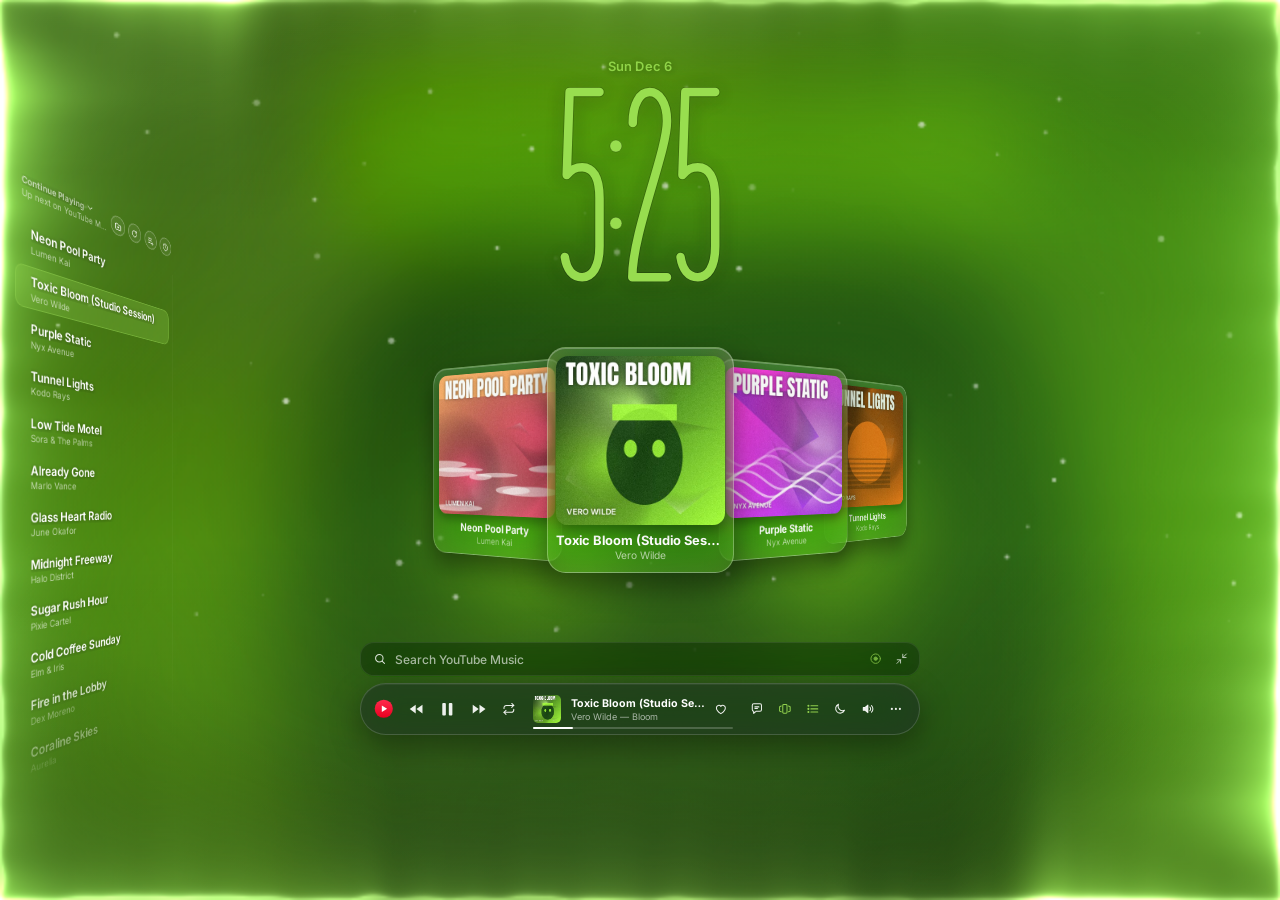
==== commit 7adc9a29: "Portrait screens: lyrics under the cover flow (Center/Left/Right) or under the playlist (Bottom); mo" ====
--- a/ui/index.html
+++ b/ui/index.html
@@ -192,7 +192,7 @@
 .qbtn:hover{background:rgba(255,255,255,.16)}
 .qbtn.spin{transform:rotate(360deg)}
 .qbtn .ico{width:1.3rem;height:1.3rem}
-#qlist{list-style:none;height:calc(100% - 6rem);overflow-y:auto;padding-right:1.4rem;padding-left:.8rem;margin-left:-.8rem;   /* room for the rows' rounded highlight, which reaches .7rem past the text */
+#qlist{list-style:none;height:calc(100% - 6rem);overflow-y:auto;padding-right:1.4rem;padding-left:1.4rem;margin-left:-1.4rem;   /* room for the rows' rounded highlight, which reaches .7rem past the text */
   border-right:1px solid rgba(255,255,255,.28);scrollbar-width:none;
   -webkit-mask-image:linear-gradient(to bottom,#000 78%,transparent);mask-image:linear-gradient(to bottom,#000 78%,transparent);transition:opacity .3s}
 #qlist::-webkit-scrollbar{display:none}
@@ -468,6 +468,17 @@
 #app.lypos-bottom #lyrics2{top:auto;bottom:2.2%;height:13rem;width:84rem}
 #app.lypos-bottom #lyrics2 .ln{top:auto;bottom:0}
 #app.lypos-left #lyrics2 .tr2,#app.lypos-right #lyrics2 .tr2{margin-left:0}
+/* portrait screens: Center / Left / Right = lyrics right under the cover flow (playlist moves down), Bottom = under the playlist */
+@media (max-aspect-ratio:5/4){
+  #app.lypos-center:not(.lyricsmode) #flowWrap,#app.lypos-left:not(.lyricsmode) #flowWrap,#app.lypos-right:not(.lyricsmode) #flowWrap{top:29%;height:23%}
+  #app.lypos-center:not(.lyricsmode) #lyrics2,#app.lypos-left:not(.lyricsmode) #lyrics2,#app.lypos-right:not(.lyricsmode) #lyrics2{opacity:1;top:52.5%;height:15rem;width:100rem}
+  #app.lypos-left:not(.lyricsmode) #lyrics2{left:6rem;right:auto;transform:none}
+  #app.lypos-right:not(.lyricsmode) #lyrics2{left:auto;right:6rem;transform:none;text-align:right}
+  #app.lypos-right:not(.lyricsmode) #lyrics2 .al{--apo:100%}#app.lypos-right:not(.lyricsmode) #lyrics2 .al.dots{--apj:flex-end}#app.lypos-right:not(.lyricsmode) #lyrics2 .tr2{margin-left:auto;margin-right:0}
+  #app.lypos-center:not(.lyricsmode) #lyrics2 .ln,#app.lypos-left:not(.lyricsmode) #lyrics2 .ln,#app.lypos-right:not(.lyricsmode) #lyrics2 .ln{top:auto;bottom:0}
+  #app.lypos-center:not(.lyricsmode) #queue,#app.lypos-left:not(.lyricsmode) #queue,#app.lypos-right:not(.lyricsmode) #queue{top:61.5%!important}
+  #app.lypos-left #queue:not(.off){opacity:1;pointer-events:auto}
+  #app.lypos-bottom #lyrics2{top:80.6%;bottom:auto;height:15rem;width:100rem}}
 /* lyric effects */
 #app.lfx-line #lyrics2 .ln,#app.lfx-bounce #lyrics2 .ln,#app.lfx-glow #lyrics2 .ln,#app.lfx-type #lyrics2 .ln,#app.lfx-pop #lyrics2 .ln,#app.lfx-karaoke #lyrics2 .ln,#app.lfx-shake #lyrics2 .ln,#app.lfx-jiggle #lyrics2 .ln,#app.lfx-glitch #lyrics2 .ln,#app.lfx-wave #lyrics2 .ln,#app.lfx-zoom #lyrics2 .ln,#app.lfx-slide #lyrics2 .ln{font-size:calc(var(--lys) * .7);line-height:1.12}
 #app.lfx-line #lyrics2 .w2,#app.lfx-bounce #lyrics2 .w2,#app.lfx-glow #lyrics2 .w2,#app.lfx-pop #lyrics2 .w2,#app.lfx-karaoke #lyrics2 .w2,#app.lfx-shake #lyrics2 .w2,#app.lfx-jiggle #lyrics2 .w2,#app.lfx-glitch #lyrics2 .w2,#app.lfx-wave #lyrics2 .w2,#app.lfx-zoom #lyrics2 .w2,#app.lfx-slide #lyrics2 .w2{display:inline-block;max-height:none;overflow:visible;margin:0 .13em;filter:none}
@@ -1785,7 +1796,8 @@
 function apMove(r){
   const box = $('#lyrics2'); AP.cur = r;
   const R0 = AP.rows[Math.max(0, r)]; if (!R0) return;
-  const y = box.clientHeight * (app.classList.contains('lypos-bottom') ? .2 : .3) - R0.el.offsetTop;
+  const low = app.classList.contains('lypos-bottom') || (!app.classList.contains('lyricsmode') && matchMedia('(max-aspect-ratio:5/4)').matches);   // a short strip of lyrics
+  const y = box.clientHeight * (low ? .2 : .3) - R0.el.offsetTop;
   AP.rows.forEach((R, k) => {
     const d = k - r, el = R.el;
     el.classList.toggle('on', k === r); el.classList.toggle('past', k < r); el.classList.toggle('far', Math.abs(d) > 8);
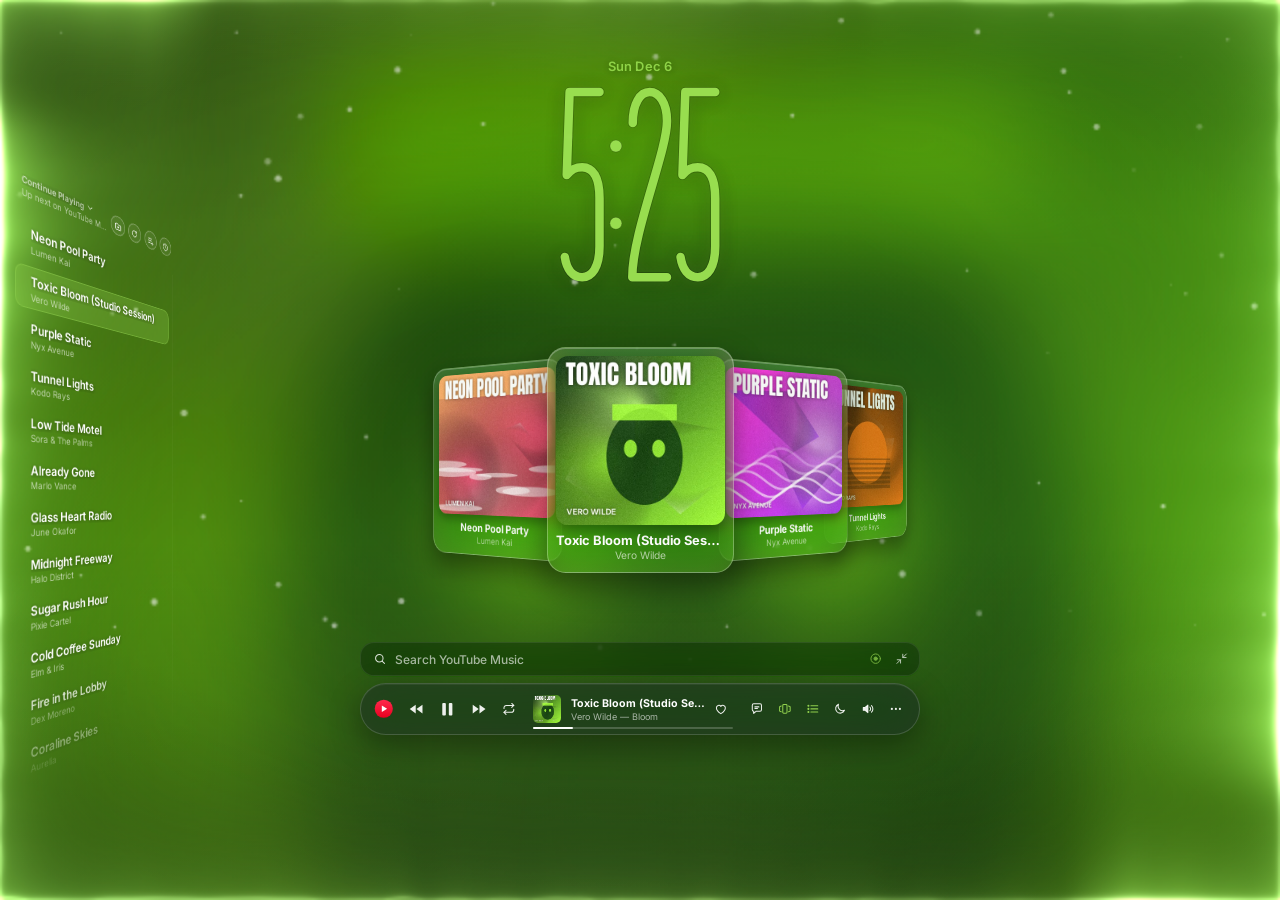
==== commit 30c02e32: "Portrait screens: lyrics under the cover flow (Center/Left/Right) or under the playlist (Bottom); mo" ====
--- a/ui/index.html
+++ b/ui/index.html
@@ -56,14 +56,13 @@
 #app.deskbg #fx{opacity:0}
 #app.clip #deskImg,#app.clip-mirror #deskImg{opacity:0!important}
 
-/* search: heart on YouTube Music playlist cards (save to the library) */
+/* mirror (another monitor): same scene, no controls */
 .rc .ra .csave{position:absolute;left:.4rem;top:.4rem;width:2.5rem;height:2.5rem;background:rgba(0,0,0,.5);-webkit-backdrop-filter:blur(.8rem);backdrop-filter:blur(.8rem);opacity:0;transition:opacity .15s}
 .rc:hover .ra .csave,.rc .ra .csave.on{opacity:1}
 .rc .ra .csave:hover{background:rgba(0,0,0,.72)}
 .rc .ra .csave.on{color:rgb(var(--accent))}
 .rc .ra .csave .ico{width:1.35rem;height:1.35rem}
-/* mirror (another monitor): same scene, no controls */
-#app.mirror #dock,#app.mirror .menu,#app.mirror #toast,#app.mirror #upPill,#app.mirror #upCard,#app.mirror #dropHint,#app.mirror #flowStatus,
+#app.mirror #dock,#app.mirror .menu,#app.mirror #toast,#app.mirror #upPill,#app.mirror #askPill,#app.mirror #upCard,#app.mirror #dropHint,#app.mirror #flowStatus,
 #app.mirror #editSheet,#app.mirror #restoreBtn{display:none!important}
 #app.mirror,#app.mirror *{pointer-events:none!important}
 
@@ -643,6 +642,8 @@
 #toast.on{opacity:1;transform:translate(-50%,0)}
 #upPill{position:absolute;right:1.6rem;top:1.6rem;display:none;align-items:center;gap:.5rem;padding:.45rem .45rem .45rem 1.2rem;border-radius:2rem;font-size:1.12rem;font-weight:600;z-index:31;white-space:nowrap}
 #upPill.on{display:flex}
+#askPill{position:absolute;left:50%;top:1.6rem;transform:translateX(-50%);display:none;align-items:center;gap:.6rem;padding:.45rem .45rem .45rem 1.3rem;border-radius:2rem;font-size:1.12rem;z-index:32;max-width:92vw}
+#askPill.on{display:flex}#askPill span{white-space:nowrap;overflow:hidden;text-overflow:ellipsis;min-width:0}#askPill .chip{flex:none}
 #upCard{position:absolute;left:50%;top:50%;transform:translate(-50%,-50%);width:min(38rem,90vw);max-height:80vh;display:none;flex-direction:column;gap:.7rem;padding:1.6rem 1.8rem;border-radius:1.6rem;z-index:40}
 #upCard.on{display:flex}#upCard h3{margin:0;font-size:1.6rem;font-weight:700}
 #upCard .upNotes{overflow:auto;max-height:42vh;padding:.8rem 1rem;border-radius:1rem;background:rgba(255,255,255,.06);font-size:1.15rem;line-height:1.5}
@@ -686,108 +687,6 @@
 .rcta .pi{width:2rem;height:2rem;flex:none}
 .rcta span{flex:1}
 #sIco .pi{width:1.8rem;height:1.8rem}
-/* ── TikTok channel: one vertical video at a time, no playlist ── */
-#ttStage{--tt-room:calc(100vh - var(--tb, 48px) - 12rem);--tt-h:min(64rem, calc(var(--tt-room) - 6rem));--tt-top:calc((var(--tt-room) - var(--tt-h)) / 2);--tt-w:calc(var(--tt-h) * 9 / 16);display:none;position:absolute;inset:0;z-index:5;pointer-events:none}
-#app.tt #dock{top:auto;bottom:calc(var(--tb, 48px) + 1.4rem)}
-/* the video, blurred, lights the whole screen from the frame outwards */
-#ttAmb{display:none;overflow:hidden;pointer-events:none;-webkit-mask-image:radial-gradient(ellipse 62% 78% at 50% 44%,#000 30%,rgba(0,0,0,.4) 100%);mask-image:radial-gradient(ellipse 62% 78% at 50% 44%,#000 30%,rgba(0,0,0,.4) 100%)}
-#app.tt #ttAmb{display:block}
-#ttAmbFrame{position:absolute;left:50%;top:50%;width:330px;height:587px;transform:translate(-50%,-50%) scale(var(--amb-s, 5));filter:blur(10px) saturate(1.6) brightness(.78);opacity:0;transition:opacity 1.2s}
-#ttAmb.on #ttAmbFrame{opacity:1}
-#ttAmbFrame iframe{width:100%;height:100%;border:0;pointer-events:none;background:transparent}
-#app.tt #ttStage{display:block}
-#app.tt #flowWrap,#app.tt #queue,#app.tt #lyrics,#app.tt #lyrics2,#app.tt #results,#app.tt #musicPop{display:none!important}
-#app.tt #likeBtn,#app.tt #lyrBtn,#app.tt #eyeBtn,#app.tt #listBtn,#app.tt #mvBtn,#app.tt #repBtn{display:none}
-#app.tt #clock{left:19%;top:44%;transform:translate(-50%,-50%) scale(.8)}
-#app.bare #ttStage{opacity:0;pointer-events:none}
-#ttCard{position:absolute;left:50%;top:var(--tt-top);width:var(--tt-w);height:var(--tt-h);transform:translateX(-50%);border-radius:1.8rem;overflow:hidden;background:#000;pointer-events:auto;
-  box-shadow:0 2.6rem 5rem rgba(0,0,0,.5),0 0 0 1px rgba(255,255,255,.12)}
-#ttFrame,#ttFrame iframe,#ttCover,#ttHit{position:absolute;inset:0;width:100%;height:100%;border:0}
-#ttFrame iframe{pointer-events:none;background:#000}
-#ttCover{object-fit:cover;opacity:0;z-index:1;transition:opacity .4s}
-#ttCover:not([src]){display:none}
-#ttCard.cover #ttCover{opacity:1}
-#ttHit{z-index:2;cursor:pointer;background:none}
-#ttHit::after{content:'';position:absolute;left:50%;top:50%;width:5.4rem;height:6rem;transform:translate(-38%,-50%) scale(.6);background:rgba(255,255,255,.9);clip-path:polygon(0 0,100% 50%,0 100%);opacity:0;transition:opacity .25s,transform .25s}
-#ttCard.paused #ttHit::after{opacity:.9;transform:translate(-38%,-50%) scale(1)}
-#ttCard.swap{animation:ttswap .45s cubic-bezier(.2,.8,.2,1)}
-#ttCard.swap.back{animation-name:ttback}
-@keyframes ttswap{from{transform:translate(-50%,4%);opacity:.3}to{transform:translateX(-50%);opacity:1}}
-@keyframes ttback{from{transform:translate(-50%,-4%);opacity:.3}to{transform:translateX(-50%);opacity:1}}
-#ttMsg{position:absolute;left:50%;top:50%;transform:translate(-50%,-50%);z-index:3;width:78%;display:flex;flex-direction:column;align-items:center;gap:1.2rem;text-align:center;
-  padding:1.8rem 1.6rem;border-radius:1.6rem;background:rgba(14,15,20,.62);backdrop-filter:blur(18px);font:600 1.3rem/1.4 Inter,system-ui,sans-serif;color:#fff}
-#ttMsg:empty{display:none}
-#ttMsg .spin{width:2.6rem;height:2.6rem;border-radius:50%;border:.28rem solid rgba(255,255,255,.2);border-top-color:#fff;animation:ttspin .9s linear infinite}
-@keyframes ttspin{to{transform:rotate(360deg)}}
-#ttMsg .row{display:flex;gap:.6rem;flex-wrap:wrap;justify-content:center}
-#ttRail{position:absolute;left:calc(50% + var(--tt-w) / 2 + 1.6rem);top:var(--tt-top);height:var(--tt-h);display:flex;flex-direction:column;justify-content:space-between;align-items:center;pointer-events:auto}
-#ttNav,#ttActs{display:flex;flex-direction:column;align-items:center;gap:1rem}
-#ttActs{gap:1.3rem}
-.tta2{display:flex;flex-direction:column;align-items:center;gap:.35rem;color:#fff;font:700 1.05rem Inter,system-ui,sans-serif}
-.tta2 i{width:4.6rem;height:4.6rem;border-radius:50%;display:grid;place-items:center;background:rgba(14,15,20,.38);backdrop-filter:blur(18px);border:1px solid rgba(255,255,255,.1);transition:background .2s,transform .15s}
-.tta2:hover i{background:rgba(255,255,255,.2)}
-.tta2:active i{transform:scale(.92)}
-.tta2 svg{width:2.2rem;height:2.2rem;fill:none;stroke:#fff;stroke-width:2;stroke-linecap:round;stroke-linejoin:round;transition:fill .2s,stroke .2s}
-.tta2.on i{background:rgba(255,255,255,.92)}
-.tta2.on svg{stroke:#111}
-.tta2.liked svg{fill:#fe2c55;stroke:#fe2c55}
-.tta2.saved svg{fill:#facc15;stroke:#facc15}
-.tta2.busy i{opacity:.6}
-.tta2.pop svg{animation:ttpop .4s cubic-bezier(.3,1.6,.5,1)}
-@keyframes ttpop{40%{transform:scale(1.3)}}
-.ttnav{width:4.2rem;height:4.2rem;border-radius:50%;display:grid;place-items:center;background:rgba(14,15,20,.38);backdrop-filter:blur(18px);border:1px solid rgba(255,255,255,.1);color:#fff;transition:background .2s,opacity .2s}
-.ttnav:hover{background:rgba(255,255,255,.2)}
-.ttnav:disabled{opacity:.3;pointer-events:none}
-.ttnav svg{width:1.9rem;height:1.9rem;fill:none;stroke:#fff;stroke-width:2.2;stroke-linecap:round;stroke-linejoin:round}
-.ttnav.ttauto{margin-top:1.4rem}
-.ttnav.ttauto.on{background:rgba(255,255,255,.92);border-color:transparent}
-.ttnav.ttauto.on svg{stroke:#111}
-.ttlab{width:4.2rem;margin-top:-.45rem;text-align:center;font:700 .92rem/1.15 Inter,system-ui,sans-serif;color:#fff;opacity:.62}
-#ttSide{position:absolute;left:calc(50% + var(--tt-w) / 2 + 8rem);top:var(--tt-top);height:var(--tt-h);width:31rem;display:flex;flex-direction:column;gap:2.2rem;pointer-events:auto;color:#fff}
-#ttTabs{display:flex;gap:.6rem;flex-wrap:wrap}
-.ttt{height:3.2rem;padding:0 1.35rem;border-radius:1.6rem;display:flex;align-items:center;gap:.5rem;max-width:100%;background:rgba(14,15,20,.38);backdrop-filter:blur(18px);border:1px solid rgba(255,255,255,.1);
-  color:rgba(255,255,255,.72);font:700 1.22rem Inter,system-ui,sans-serif;white-space:nowrap;overflow:hidden;text-overflow:ellipsis;transition:background .2s,color .2s}
-.ttt:hover{color:#fff;background:rgba(255,255,255,.16)}
-.ttt.on{background:rgba(255,255,255,.92);color:#111}
-.ttt.ghost{background:none;border-color:transparent;text-decoration:underline;text-underline-offset:.25rem;padding:0 .4rem}
-.ttlbl{font:700 1.05rem Inter,system-ui,sans-serif;letter-spacing:.04em;text-transform:uppercase;opacity:.55;margin-bottom:.8rem}
-#ttNextWrap:has(#ttNext:empty){display:none}
-#ttNext{display:flex;gap:.8rem}
-.ttn{width:7.4rem;aspect-ratio:9/16;border-radius:1rem;overflow:hidden;background:rgba(255,255,255,.08);opacity:.72;transition:opacity .2s,transform .2s;box-shadow:0 0 0 1px rgba(255,255,255,.1)}
-.ttn:hover{opacity:1;transform:translateY(-.25rem)}
-.ttn img{width:100%;height:100%;object-fit:cover;display:block}
-#ttInfo{margin-top:auto;display:flex;flex-direction:column;gap:1.1rem;padding:1.7rem 1.8rem;border-radius:1.8rem;background:rgba(14,15,20,.4);backdrop-filter:blur(22px) saturate(1.3);border:1px solid rgba(255,255,255,.08)}
-#ttInfo:empty{display:none}
-.tta{display:flex;align-items:center;gap:1rem;min-width:0}
-.tta img{width:4.2rem;height:4.2rem;border-radius:50%;object-fit:cover;background:rgba(255,255,255,.12);flex:none}
-.tta div{min-width:0}
-.tta b{display:block;font:800 1.45rem Inter,system-ui,sans-serif;white-space:nowrap;overflow:hidden;text-overflow:ellipsis}
-.tta span{display:block;font:500 1.15rem Inter,system-ui,sans-serif;opacity:.62;white-space:nowrap;overflow:hidden;text-overflow:ellipsis}
-.ttd{margin:0;font:500 1.3rem/1.45 Inter,system-ui,sans-serif;opacity:.92;display:-webkit-box;-webkit-line-clamp:4;-webkit-box-orient:vertical;overflow:hidden;overflow-wrap:anywhere}
-.ttd i{font-style:normal;font-weight:700}
-.ttm{display:flex;align-items:center;gap:.5rem;font:600 1.15rem Inter,system-ui,sans-serif;opacity:.7;min-width:0}
-.ttm span{white-space:nowrap;overflow:hidden;text-overflow:ellipsis}
-.tts{display:flex;gap:1.5rem;font:700 1.2rem Inter,system-ui,sans-serif;opacity:.88;flex-wrap:wrap}
-.tts span{display:flex;align-items:center;gap:.45rem}
-.ttm svg,.tts svg{width:1.5rem;height:1.5rem;flex:none;fill:none;stroke:#fff;stroke-width:2;stroke-linecap:round;stroke-linejoin:round}
-#ttInfo .abtn{align-self:flex-start}
-#ttCom{display:none;flex:1;min-height:0;flex-direction:column;border-radius:1.8rem;background:rgba(14,15,20,.48);backdrop-filter:blur(22px) saturate(1.3);border:1px solid rgba(255,255,255,.08);overflow:hidden}
-#ttSide.com #ttNextWrap,#ttSide.com #ttInfo{display:none}
-#ttSide.com #ttCom{display:flex}
-.tch{display:flex;align-items:center;justify-content:space-between;padding:1.3rem 1.4rem 1rem 1.8rem;font:800 1.4rem Inter,system-ui,sans-serif}
-.tch button{width:3rem;height:3rem;border-radius:50%;display:grid;place-items:center;background:rgba(255,255,255,.1);color:#fff;font-size:1.3rem}
-.tch button:hover{background:rgba(255,255,255,.2)}
-.tcl{flex:1;min-height:0;overflow-y:auto;padding:0 1.6rem 1rem 1.8rem;display:flex;flex-direction:column;gap:1.4rem;scrollbar-width:thin;scrollbar-color:rgba(255,255,255,.25) transparent}
-.tcl .spin{width:2.4rem;height:2.4rem;margin:2rem auto;border-radius:50%;border:.26rem solid rgba(255,255,255,.2);border-top-color:#fff;animation:ttspin .9s linear infinite}
-.tcl .tce{margin:2rem 0;text-align:center;font:600 1.2rem/1.5 Inter,system-ui,sans-serif;opacity:.7}
-.tci{display:grid;grid-template-columns:3.4rem 1fr auto;gap:.9rem;align-items:start}
-.tci img,.tci .av{width:3.4rem;height:3.4rem;border-radius:50%;object-fit:cover;background:rgba(255,255,255,.12)}
-.tci b{display:block;font:700 1.12rem Inter,system-ui,sans-serif;opacity:.7;white-space:nowrap;overflow:hidden;text-overflow:ellipsis}
-.tci p{margin:.2rem 0 0;font:500 1.25rem/1.4 Inter,system-ui,sans-serif;overflow-wrap:anywhere}
-.tci small{display:block;margin-top:.35rem;font:500 1.02rem Inter,system-ui,sans-serif;opacity:.5}
-.tci .lk{display:flex;flex-direction:column;align-items:center;gap:.15rem;font:600 .98rem Inter,system-ui,sans-serif;opacity:.6}
-.tci .lk svg{width:1.4rem;height:1.4rem;fill:none;stroke:#fff;stroke-width:2;stroke-linecap:round;stroke-linejoin:round}
-.tcf{padding:1rem 1.8rem 1.4rem;border-top:1px solid rgba(255,255,255,.08)}
 </style>
 </head>
 <body>
@@ -801,7 +700,6 @@
     <img id="customImg" class="wl custom" alt="">
     <video id="customVid" class="wl custom" muted loop playsinline autoplay></video>
     <div id="ytWrap"><div id="ytHost"></div></div>
-    <div id="ttAmb" class="wl"><div id="ttAmbFrame"></div></div>
     <div class="wl shade"></div>
   </div>
   <div id="ambient"><i class="amb top"></i><i class="amb bottom"></i><i class="amb left"></i><i class="amb right"></i></div>
@@ -823,12 +721,6 @@
     <div id="flowLabel"></div>
     <div id="flow"></div>
     <div id="flowStatus" class="glass"></div>
-  </div>
-
-  <div id="ttStage" class="widget">
-    <div id="ttCard" class="cover"><img id="ttCover" alt="" referrerpolicy="no-referrer"><div id="ttFrame"></div><div id="ttHit"></div><div id="ttMsg"></div></div>
-    <div id="ttRail"><div id="ttNav"><button class="ttnav" id="ttUp" type="button" title="Previous video  (↑)"><svg viewBox="0 0 24 24"><path d="m6 15 6-6 6 6"/></svg></button><button class="ttnav" id="ttDown" type="button" title="Next video  (↓)"><svg viewBox="0 0 24 24"><path d="m6 9 6 6 6-6"/></svg></button><button class="ttnav ttauto" id="ttAuto" type="button"><svg viewBox="0 0 24 24"><path d="m7 6.5 5 5 5-5M7 12.5l5 5 5-5"/></svg></button><span class="ttlab">Auto scroll</span></div><div id="ttActs"></div></div>
-    <aside id="ttSide"><div id="ttTabs"></div><div id="ttNextWrap"><div class="ttlbl">Up next</div><div id="ttNext"></div></div><div id="ttInfo"></div><div id="ttCom"></div></aside>
   </div>
 
   <div id="dock">
@@ -867,6 +759,7 @@
   <div id="toast" class="glass"></div>
   <div id="upPill" class="glass"><span id="upMsg"></span><button class="chip on" id="upGo"></button><button class="chip" id="upX" title="Hide">✕</button></div>
   <div id="upCard" class="glass"></div>
+  <div id="askPill" class="glass"></div>
   <div id="dropHint">Drop songs or a music folder to play them · a picture or video to make it the wallpaper</div>
   <input type="file" id="wpFile" accept="image/*,video/*" hidden>
 </div>
@@ -889,7 +782,7 @@
   let saved = null; try { saved = (JSON.parse(localStorage.getItem('wp.look') || '{}') || {}).lang } catch(e){}
   const lang = saved || (/^vi\b/i.test(navigator.language || '') ? 'vi' : 'en');
   const V = window.WP_VI || {dict: {}, patterns: []};
-  const NOTR = '#qlist .qm,#flow,#lyrics2,#npTitle,#npSub,#rTop,#rSongs,#rEnt,#rCols,#rSug,#clock,.upNotes,#lyrList .lv,#mvPick .tip,.bgv,#flowLabel,svg,script,style,textarea,.selftest';
+  const NOTR = '#qlist .qm,#flow,#lyrics2,#npTitle,#npSub,#rTop,#rSongs,#rEnt,#rCols,#rSug,#clock,.upNotes,#lyrList .lv,#mvPick .tip,.bgv,#askPill b,#flowLabel,svg,script,style,textarea,.selftest';
   const tr = t => {
     if (lang !== 'vi' || !t) return t; const k = t.trim(); if (!k) return t;
     const v = V.dict[k]; if (v != null) return t.replace(k, v);
@@ -984,7 +877,6 @@
   wave:'<g stroke="#0b0b0b" stroke-width="2.4" stroke-linecap="round"><path d="M9 11v6M14 8v12M19 11.5v5"/></g>',
   globe:'<g fill="none" stroke="#0b0b0b" stroke-width="1.9"><circle cx="14" cy="14" r="6.5"/><path d="M7.5 14h13M14 7.5c2.2 2.4 2.2 10.6 0 13M14 7.5c-2.2 2.4-2.2 10.6 0 13"/></g>',
   play:'<path d="M11.2 9.3v9.4l7.6-4.7z" fill="#fff"/>',
-  clip:'<rect x="9.4" y="6.6" width="9.2" height="14.8" rx="2.3" fill="none" stroke="#fff" stroke-width="1.9"/><path d="M12.7 11.2v5.6l4.4-2.8z" fill="#fff"/>',
   bars:'<g stroke="#fff" stroke-width="2.1" stroke-linecap="round"><path d="M7.5 15v2M10.5 12.5v4.5M13.5 10v7M16.5 11.5v5.5M19.5 13.5v3.5"/></g>',
   phones:'<g fill="none" stroke="#fff" stroke-width="2" stroke-linecap="round"><path d="M7.5 17.5v-3a6.5 6.5 0 0 1 13 0v3"/></g><rect x="6.5" y="15.2" width="3.4" height="5" rx="1.2" fill="#fff"/><rect x="18.1" y="15.2" width="3.4" height="5" rx="1.2" fill="#fff"/>'
 };
@@ -996,7 +888,6 @@
   {id:'youtube', name:'YouTube', icon:PI('#ff3b30|#d70015', G.play)},
   {id:'soundcloud', name:'SoundCloud', icon:PI('#ff7a1a|#ff4d00', G.bars)},
   {id:'amazon', name:'Amazon Music', icon:PI('#3fe0e6|#0c9fcf', G.phones)},
-  {id:'tiktok', name:'TikTok', icon:PI('#ff3d7f|#1ec8d8', G.clip)},
 ];
 document.body.insertAdjacentHTML('afterbegin', `<svg width="0" height="0" style="position:absolute;width:0;height:0" aria-hidden="true"><defs>${Object.values(GRADS).join('')}</defs></svg>`);
 const AUTO = {id:'auto', name:'Automatic', icon:`<span style="display:grid;place-items:center;width:2.1rem;height:2.1rem">${I.sparkles}</span>`};
@@ -1005,7 +896,7 @@
 /* ════════════════════ state ════════════════════ */
 const S = {
   platform: store.get('platform', 'auto'),
-  queue: [], qIdx: -1, qKind: 'queue', mix: null, cols: [], radioOn: store.get('radioOn', true), radioKey: '',
+  queue: [], qIdx: -1, qKind: 'queue', cols: [], radioOn: store.get('radioOn', true), radioKey: '',
   history: store.get('history', []),
   track: null, src: 'none',          // none | demo | yt | system
   demo: {pos: 0, playing: false},
@@ -1021,7 +912,7 @@
   acc: null, mvKey: '', tgtA: [255, 255, 255], tgtB: [255, 255, 255],
   repeat: store.get('repeat', 'off'), qLabel: '', lyrSource: '', lyrTr: {}, trCache: {},
   sub: store.get('sub', {l1: 'orig', l2: 'vi'}),
-  look: Object.assign({clock: true, ck: 'tall', ly: 'rounded', lys: 'm', lc: 'lower', ambK: 1, ambW: 1.35, theme: 'accent', pickIdx: 0, ckpos: 'top', lypos: 'center', lyst: 'player', lfx: 'stack', afx: 'comet', acol: 'art', vq: 'auto', pwr: 'auto', pcov: true, ckwt: {}, lysz: 0, bg: 'auto', wpBlur: 0, bgEach: true, bgVid: null, pick: 'mix'}, store.get('look', {})),
+  look: Object.assign({clock: true, ck: 'tall', ly: 'rounded', lys: 'm', lc: 'lower', ambK: 1, ambW: 1.35, theme: 'accent', pickIdx: 0, ckpos: 'top', lypos: 'center', lyst: 'player', lfx: 'stack', afx: 'comet', acol: 'art', vq: 'auto', pwr: 'auto', pcov: true, ckwt: {}, lysz: 0, bg: 'auto', wpBlur: 0, bgEach: true, bgVid: null}, store.get('look', {})),
   pal: null,
   qOff: store.get('qOff', false),
   hide: Object.assign({bar: false, search: false, flow: false}, store.get('hide', {}))
@@ -1536,7 +1427,6 @@
     const t = S.track, p = platById(effectivePlatform());
     body = grp('', (t ? row(`<b>${esc(t.title)}</b>`, `<button class="abtn" data-sa="open">Open in ${esc(p.name)}</button>`, esc(t.artist || '')) : row('Nothing playing', ''))
         + row('Shuffle', tg(S.shuffle, 'data-sa="shuf"'))
-        + col('When you pick a song', chips('pick', [['mix', 'YouTube Mix'], ['picks', 'Mix + your picks']]), (L.pick || 'mix') === 'mix' ? 'The playlist becomes the Mix YouTube makes for that song (personal when you are signed in) and keeps going.' : "YouTube's suggestions for that song, mixed with picks from your account.")
         + row('Keep playing similar songs', tg(S.radioOn, 'data-sa="radio"'), 'When the playlist ends'))
       + grp('Wallpaper', row('Music video wallpaper', tg(S.mvOn, 'data-sa="mv"'), "The song's video plays behind everything, muted")
         + row('Wallpaper image or video', `<button class="abtn" data-sa="wall">Choose…</button>`)
@@ -1662,7 +1552,6 @@
 async function loadLyrics(t){
   const seq = ++S.lyrSeq; setLyrics([]); S.lyrSeq = seq; S.lyrOff = (store.get('lyroff', {}) || {})[t.title + '|' + t.artist] || 0;
   if (MIRROR) return;   // the main window sends its lyrics
-  if (t.source === 'tiktok') return;   // TikTok clips: no lyrics
   if (t.demo || !T){ setLyrics(t.lyrics || [], t, 'demo'); return }
   if (t.source === 'youtube' && t.play){   // YouTube clip: its own CC (hidden by YouTube) becomes the lyrics
     try { const cc = await invoke('yt_captions', {videoId: t.play}); if (seq !== S.lyrSeq) return; if (cc && cc.length){ setLyrics(cc.map(c => ({t: c.t, text: c.text})), t, 'YouTube CC'); return } } catch(e){}
@@ -2085,227 +1974,14 @@
   vol(){ if (this.el){ this.el.volume = clamp(S.vol, 0, 1); this.el.muted = !!S.muted } }
 };
 function stopInternal(){ YTA.stop(); SCW.stop(); LOC.stop(); app.classList.remove('clip') }
-
-/* ════════════════════ TikTok: a vertical channel, one video at a time (no playlist) ════════════════════ */
-// An off-screen TikTok page with your own session collects For You or a search (Rust: tiktok.rs);
-// each video plays in TikTok's official embed player. Scroll / ↑ ↓ for the next one, like the app.
-const TT = {
-  on: false, list: [], i: -1, mode: 'foryou', q: '', pos: 0, dur: 0, playing: false, started: false, ready: false, auto: true,
-  frame: null, bg: null, bgPos: 0, bgSync: 0, poll: 0, taking: false, asked: 0, more: true, errs: 0, wheelAt: 0, wd: 0, slow: 0, busy: {},
-  src(id){ return `https://www.tiktok.com/player/v1/${id}?autoplay=${this.auto ? 1 : 0}&loop=0&controls=0&progress_bar=0&play_button=0&volume_control=0&fullscreen_button=0&timestamp=0&music_info=0&description=0&rel=0&native_context_menu=0&closed_caption=0` },
-  enter(auto = true){
-    if (this.on || MIRROR) return; this.on = true; this.auto = auto; app.classList.add('tt');
-    stopInternal(); YTV.stop(); S.src = 'tt'; this.feed('foryou');
-  },
-  leave(){
-    if (!this.on) return; this.on = false; app.classList.remove('tt'); clearInterval(this.poll); clearTimeout(this.slow); clearTimeout(this.wd); this.unload(); this.list = []; this.i = -1;
-    if (T) invoke('tiktok_stop').catch(() => {});
-    if (S.src === 'tt'){ S.src = 'none'; setTrack(null) }
-  },
-  feed(mode, q){
-    this.mode = mode === 'search' && q ? 'search' : 'foryou'; this.q = this.mode === 'search' ? q : this.q; this.list = []; this.i = -1; this.more = true; this.errs = 0;
-    this.unload(); $('#ttCover').removeAttribute('src'); renderTT();
-    this.msg(this.mode === 'search' ? `Searching TikTok for “${q}”…` : 'Loading For You…', 'wait');
-    if (!T){ this.demo(); return }
-    invoke('tiktok_feed', {mode: this.mode, query: this.mode === 'search' ? q : ''}).catch(() => this.msg("Couldn't open TikTok", 'open'));
-    clearInterval(this.poll); this.poll = setInterval(() => this.take(), 1500); setTimeout(() => this.take(), 1200);
-    clearTimeout(this.slow); this.slow = setTimeout(() => { if (this.on && !this.list.length) this.msg('TikTok is slow to answer. It may want you to sign in or do a quick check.', 'check') }, 20000);
-  },
-  add(clips){
-    const have = new Set(this.list.map(c => c.id)), add = (clips || []).filter(c => c && c.id && !have.has(c.id) && (have.add(c.id), true));
-    if (!add.length) return; this.list.push(...add);
-    if (this.i < 0){ clearTimeout(this.slow); this.show(0) } else renderTT();
-  },
-  async take(){
-    if (!this.on || this.taking || !T) return; this.taking = true;
-    try {
-      const r = await invoke('tiktok_take'); if (!this.on) return;
-      if (r.ready) this.more = r.more !== false;
-      this.add(r.clips);
-      if (r.captcha && !this.list.length) this.msg('TikTok wants a quick check before it shows videos.', 'check');
-      if (this.i >= this.list.length - 5 && this.more && Date.now() - this.asked > 3000){ this.asked = Date.now(); invoke('tiktok_more').catch(() => {}) }   // keep a few videos ahead
-    } catch(e){} finally { this.taking = false }
-  },
-  show(i, back){
-    const c = this.list[i]; if (!c) return;
-    this.i = i; this.pos = 0; this.dur = c.duration || 0; this.playing = false; this.started = false; this.ready = false; S.src = 'tt';
-    const card = $('#ttCard'); card.classList.remove('swap', 'back', 'paused'); void card.offsetWidth; card.classList.add('cover', 'swap'); card.classList.toggle('back', !!back);
-    if (c.cover) $('#ttCover').src = c.cover; else $('#ttCover').removeAttribute('src');
-    const host = $('#ttFrame'); host.innerHTML = ''; this.frame = null;
-    if (T){ const f = document.createElement('iframe'); f.allow = 'autoplay; encrypted-media; fullscreen; picture-in-picture'; f.title = 'TikTok'; f.src = this.src(c.id); host.appendChild(f); this.frame = f }
-    else { this.ready = true; this.started = this.playing = this.auto }   // browser demo: covers only
-    this.ambient(c);
-    this.msg('');
-    setTrack({id: c.id, title: (c.desc || '').split('\n')[0].replace(/\s+/g, ' ').trim() || c.nick || ('@' + c.author), artist: '@' + c.author, album: c.music ? '♪ ' + c.music : '',
-      art: c.cover, url: `https://www.tiktok.com/@${c.author}/video/${c.id}`, duration: c.duration, source: 'tiktok', play: c.id});
-    clearTimeout(this.wd); this.wd = setTimeout(() => { if (this.on && this.list[this.i] === c && !this.ready) this.failed(c) }, 15000);
-    this.busy = {}; renderTT(); renderPlay(); this.take(); ttComments();
-  },
-  failed(c){ this.errs++; if (this.errs < 4 && this.i < this.list.length - 1) this.show(this.i + 1); else this.msg("TikTok won't play its videos here right now.", 'open') },
-  go(d){
-    if (!this.on || !this.list.length) return; this.auto = true; const j = this.i + d;
-    if (j < 0) return;
-    if (j >= this.list.length){ this.take(); toast('More videos are on the way'); return }
-    this.errs = 0; this.show(j, d < 0);
-  },
-  send(type, value = null){ try { this.frame && this.frame.contentWindow.postMessage({type, value, 'x-tiktok-player': true}, '*') } catch(e){} },
-  sendBg(type, value = null){ try { this.bg && this.bg.contentWindow.postMessage({type, value, 'x-tiktok-player': true}, '*') } catch(e){} },
-  // a second, muted copy of the video, blurred and enlarged behind everything (not on battery saver)
-  ambient(c){
-    const host = $('#ttAmbFrame'), amb = $('#ttAmb'); host.innerHTML = ''; this.bg = null; this.bgPos = 0; amb.classList.remove('on');
-    if (!T || !c || PW.low()) return;
-    const f = document.createElement('iframe'); f.allow = 'autoplay; encrypted-media'; f.tabIndex = -1; f.setAttribute('aria-hidden', 'true');
-    f.src = this.src(c.id).replace('loop=0', 'loop=1') + '&force_muted=1'; host.appendChild(f); this.bg = f; ambScale();
-  },
-  toggle(){
-    this.auto = true;
-    if (!T){ this.playing = !this.playing; this.started = true; this.state(); return }
-    if (this.playing) this.send('pause'); else { this.vol(); this.send('play') }
-  },
-  seek(sec){ this.send('seekTo', Math.max(0, sec)); this.sendBg('seekTo', Math.max(0, sec)); this.pos = Math.max(0, sec) },
-  vol(){ this.send(S.muted ? 'mute' : 'unMute') },
-  unload(){ const h = $('#ttFrame'); if (h) h.innerHTML = ''; this.frame = null; this.playing = false; this.ready = false;
-    const a = $('#ttAmbFrame'); if (a) a.innerHTML = ''; this.bg = null; const am = $('#ttAmb'); if (am) am.classList.remove('on') },
-  state(){ const card = $('#ttCard'); card.classList.toggle('cover', !this.started || !T); card.classList.toggle('paused', this.ready && !this.playing); renderPlay() },
-  onMsg(e){
-    const bg = this.bg && e.source === this.bg.contentWindow;
-    if (!bg && (!this.frame || e.source !== this.frame.contentWindow)) return;
-    let d = e.data; if (typeof d === 'string'){ try { d = JSON.parse(d) } catch(x){ return } }
-    if (!d || typeof d.type !== 'string') return;
-    if (bg){   // the blurred copy follows the real one
-      if (d.type === 'onPlayerReady'){ this.sendBg('mute'); if (this.playing) this.sendBg('play') }
-      else if (d.type === 'onStateChange' && d.value === 1){ $('#ttAmb').classList.add('on'); if (!this.playing && this.ready) this.sendBg('pause') }
-      else if (d.type === 'onCurrentTime' && d.value) this.bgPos = +d.value.currentTime || 0;
-      return;
-    }
-    if (d.type === 'onPlayerReady'){ this.ready = true; clearTimeout(this.wd); if (this.auto){ this.vol(); this.send('play') } this.state() }
-    else if (d.type === 'onStateChange'){
-      this.ready = true; clearTimeout(this.wd);
-      if (d.value === 1){ this.playing = true; this.started = true; this.errs = 0; this.vol(); this.sendBg('play') } else if (d.value === 2 || d.value === 0){ this.playing = false; if (d.value === 2) this.sendBg('pause') }
-      this.state(); if (d.value === 0) this.ended();
-    }
-    else if (d.type === 'onCurrentTime' && d.value){ this.pos = +d.value.currentTime || 0; this.dur = +d.value.duration || this.dur;
-      if (this.bg && Math.abs(this.bgPos - this.pos) > .8 && Date.now() - this.bgSync > 3000){ this.bgSync = Date.now(); this.sendBg('seekTo', this.pos) } }
-    else if (d.type === 'onPlayerError'){ clearTimeout(this.wd); const c = this.list[this.i]; setTimeout(() => { if (this.list[this.i] === c) this.failed(c) }, 700) }
-  },
-  // Auto scroll (the button under ↓): the next video when one ends; off, each video loops like in the app
-  ended(){ if (S.repeat === 'one' || S.look.ttAuto === false){ this.seek(0); this.send('play'); return } this.go(1) },
-  msg(text, kind){
-    const m = $('#ttMsg'); if (!text){ m.innerHTML = ''; return }
-    const c = this.list[this.i];
-    const btns = kind === 'check' ? `<div class="row"><button class="abtn" data-ttm="show">Open TikTok</button><button class="abtn" data-ttm="done">Done</button>${S.acc && S.acc.tiktok ? '' : '<button class="abtn" data-ttm="login">Sign in</button>'}</div>`
-      : kind === 'open' ? `<div class="row"><button class="abtn" data-ttm="ext">Open in TikTok</button><button class="abtn" data-ttm="retry">Try again</button></div>` : '';
-    m.innerHTML = `${kind === 'wait' ? '<i class="spin"></i>' : ''}<span>${esc(text)}</span>${btns}`;
-    void c;
-  },
-  demo(){
-    const tags = ['#lofi', '#citypop', '#vinyl', '#dance', '#sunset', '#studio'], cols = [['#ff3d7f', '#2a0f2f'], ['#1ec8d8', '#0b2233'], ['#ffb347', '#3a1d05'], ['#9b7bff', '#170f3a']];
-    const make = k => { const [a, b] = cols[k % cols.length]; return {id: '73' + String(k).padStart(17, '0'), desc: `Demo clip ${k + 1} ${tags[k % tags.length]} ${tags[(k + 2) % tags.length]}`, cover: makeCover('Clip ' + (k + 1), '@wallplayer', a, b, ['wave', 'sun', 'pool'][k % 3], k + 3),
-      duration: 20 + k * 3, width: 576, height: 1024, author: 'wallplayer', nick: 'Wallplayer demo', avatar: '', music: 'original sound - wallplayer', likes: 12400 * (k + 1), comments: 210 * (k + 1), shares: 95 * (k + 1), plays: 380000 * (k + 1), saves: 1300 * (k + 1), liked: false, saved: false} };
-    setTimeout(() => this.add(Array.from({length: 12}, (_, k) => make(k))), 300);
-  }
-};
-addEventListener('message', e => TT.onMsg(e));
-// the blurred copy covers the whole screen
-function ambScale(){ app.style.setProperty('--amb-s', (Math.max(innerWidth / 330, innerHeight / 587) * 1.12).toFixed(3)) }
-// keep the search field and the player bar above the Windows taskbar (TikTok puts them at the bottom)
-function taskbarGap(){ const sc = window.screen || {}; const tb = (sc.height || 0) - (sc.availTop || 0) - (sc.availHeight || 0);
-  app.style.setProperty('--tb', Math.round(clamp(tb > 0 ? tb : 48, 48, 160)) + 'px') }
-addEventListener('resize', () => { ambScale(); taskbarGap() }); ambScale(); taskbarGap();
-const ttN = n => { try { return new Intl.NumberFormat('en', {notation: 'compact', maximumFractionDigits: 1}).format(n || 0) } catch(e){ return String(n || 0) } };
-const TTI = {
-  note: '<svg viewBox="0 0 24 24"><path d="M9 18V6l10-2v12"/><circle cx="6.5" cy="18" r="2.5"/><circle cx="16.5" cy="16" r="2.5"/></svg>',
-  heart: '<svg viewBox="0 0 24 24"><path d="M12 20s-7-4.4-7-10a4 4 0 0 1 7-2.6A4 4 0 0 1 19 10c0 5.6-7 10-7 10z"/></svg>',
-  talk: '<svg viewBox="0 0 24 24"><path d="M5 18.5V7a2 2 0 0 1 2-2h10a2 2 0 0 1 2 2v7a2 2 0 0 1-2 2H8z"/></svg>',
-  share: '<svg viewBox="0 0 24 24"><path d="M14 5l6 6-6 6M20 11H9a5 5 0 0 0-5 5v2"/></svg>',
-  plays: '<svg viewBox="0 0 24 24"><path d="M8 5.5v13l10-6.5z"/></svg>',
-  save: '<svg viewBox="0 0 24 24"><path d="M7 4.5h10a1 1 0 0 1 1 1v14l-6-3.8-6 3.8v-14a1 1 0 0 1 1-1z"/></svg>'
-};
-const ago = t => { const s = Date.now() / 1000 - t; if (!(t > 0) || s < 0) return ''; if (s < 3600) return Math.max(1, Math.round(s / 60)) + 'm'; if (s < 86400) return Math.round(s / 3600) + 'h'; if (s < 86400 * 30) return Math.round(s / 86400) + 'd'; return new Date(t * 1000).toLocaleDateString() };
-// set HTML only when it changed: redrawing a button between mouse down and up would swallow the click
-const setHTML = (el, h) => { if (el._h !== h){ el._h = h; el.innerHTML = h } };
-function renderTT(){
-  if (!TT.on) return;
-  const c = TT.list[TT.i], acc = S.acc || {};
-  setHTML($('#ttTabs'), `<button class="ttt ${TT.mode === 'foryou' ? 'on' : ''}" data-tt="foryou">For You</button>`
-    + (TT.q ? `<button class="ttt ${TT.mode === 'search' ? 'on' : ''}" data-tt="search" title="${esc(TT.q)}">${I.search}<span>${esc(TT.q)}</span></button>` : '')
-    + (T && !acc.tiktok ? `<button class="ttt ghost" data-tt="login" title="Your own For You">Sign in to TikTok</button>` : ''));
-  setHTML($('#ttNext'), TT.list.slice(TT.i + 1, TT.i + 4).map((n, k) => `<button class="ttn" data-tj="${TT.i + 1 + k}" title="${esc((n.desc || '@' + n.author).slice(0, 80))}">${n.cover ? `<img src="${esc(n.cover)}" alt="" referrerpolicy="no-referrer" loading="lazy">` : ''}</button>`).join(''));
-  $('#ttUp').disabled = TT.i <= 0; $('#ttDown').disabled = !TT.list.length;
-  const au = S.look.ttAuto !== false; $('#ttAuto').classList.toggle('on', au);
-  $('#ttAuto').title = au ? 'Auto scroll is on: the next video plays when one ends' : 'Auto scroll is off: each video loops';
-  setHTML($('#ttInfo'), c ? `<div class="tta">${c.avatar ? `<img src="${esc(c.avatar)}" alt="" referrerpolicy="no-referrer">` : ''}<div><b>@${esc(c.author)}</b><span>${esc(c.nick || '')}</span></div></div>`
-    + (c.desc ? `<p class="ttd">${esc(c.desc).replace(/(^|\s)(#[^\s#]+)/g, '$1<i>$2</i>')}</p>` : '')
-    + (c.music ? `<div class="ttm">${TTI.note}<span>${esc(c.music)}</span></div>` : '')
-    + `<div class="tts"><span title="Views">${TTI.plays}${ttN(c.plays)}</span></div>`
-    + `<button class="abtn" data-tt="ext">Open in TikTok</button>` : '');
-  const act = (k, ic, n, title, cls = '') => `<button class="tta2 ${cls}" data-ta="${k}" title="${title}"><i>${ic}</i><span>${ttN(n)}</span></button>`;
-  setHTML($('#ttActs'), c ? act('like', TTI.heart, c.likes, c.liked ? 'Unlike' : 'Like', (c.liked ? 'liked' : '') + (TT.busy.like ? ' busy' : ''))
-    + act('comment', TTI.talk, c.comments, 'Comments', $('#ttSide').classList.contains('com') ? 'on' : '')
-    + act('save', TTI.save, c.saves, c.saved ? 'Remove from Favorites' : 'Save to Favorites', (c.saved ? 'saved' : '') + (TT.busy.save ? ' busy' : ''))
-    + act('share', TTI.share, c.shares, 'Share — copy the link') : '');
-}
-// comments of the video on screen, read from its TikTok page (writing one opens TikTok)
-async function ttComments(){
-  const c = TT.list[TT.i], side = $('#ttSide'); if (!c || !side.classList.contains('com')) return;
-  const box = $('#ttCom'), key = c.id;
-  box.innerHTML = `<div class="tch"><span>Comments · ${ttN(c.comments)}</span><button data-tc="x" title="Close">✕</button></div><div class="tcl"><i class="spin"></i></div><div class="tcf"><button class="abtn" data-tt="ext">Write a comment on TikTok</button></div>`;
-  let list = [];
-  if (T){ try { list = await invoke('tiktok_comments', {author: c.author, id: c.id}) } catch(e){ if (String(e) === 'check') ttCheck() } }
-  else list = Array.from({length: 8}, (_, k) => ({id: 'c' + k, text: ['so good 🔥', 'this song is stuck in my head', 'who else is here in 2026?', 'the edit 😭', 'nghe hoài không chán', 'sound name pls'][k % 6], likes: 900 - k * 97, replies: k % 3, time: Date.now() / 1000 - k * 5400, nick: 'listener ' + (k + 1), user: 'user' + k, avatar: ''}));
-  if (TT.list[TT.i] !== c || !side.classList.contains('com') || c.id !== key) return;
-  const l = box.querySelector('.tcl'); if (!l) return;
-  l.innerHTML = list.length ? list.map(m => `<div class="tci">${m.avatar ? `<img src="${esc(m.avatar)}" alt="" referrerpolicy="no-referrer" loading="lazy">` : '<i class="av"></i>'}<div><b>${esc(m.nick || '@' + m.user)}</b><p>${esc(m.text)}</p><small>${ago(m.time)}${m.replies ? `${m.time ? ' · ' : ''}<span>${ttN(m.replies)} ${m.replies === 1 ? 'reply' : 'replies'}</span>` : ''}</small></div><span class="lk">${TTI.heart}${ttN(m.likes)}</span></div>`).join('')
-    : `<div class="tce">${T && !(S.acc && S.acc.tiktok) ? 'TikTok shows comments when you are signed in.' : "Couldn't load the comments."}</div>`;
-}
-// TikTok asks the video page for a "slide the puzzle" check: show that page so you can answer it yourself
-function ttCheck(){ invoke('tiktok_show', {on: true, video: true}).catch(() => {}); toast('TikTok wants a quick check · slide the puzzle in the TikTok window, then close it') }
-async function ttAct(kind){
-  const c = TT.list[TT.i]; if (!c) return;
-  if (kind === 'comment'){ const side = $('#ttSide'); side.classList.toggle('com'); renderTT(); ttComments(); return }
-  if (kind === 'share'){ const url = `https://www.tiktok.com/@${c.author}/video/${c.id}`;
-    try { await navigator.clipboard.writeText(url); toast('Link copied') } catch(e){ openExternal(url) } return }
-  if (T && !(S.acc && S.acc.tiktok)){ toast(kind === 'like' ? 'Sign in to TikTok to like videos' : 'Sign in to TikTok to save videos'); openAccounts(); return }
-  if (TT.busy[kind]) return;
-  const f = kind === 'like' ? 'liked' : 'saved', n = kind === 'like' ? 'likes' : 'saves', was = c[f];
-  c[f] = !was; c[n] = Math.max(0, (c[n] || 0) + (was ? -1 : 1)); TT.busy[kind] = true; renderTT();
-  const b = $(`#ttActs [data-ta="${kind}"]`); if (b && c[f]) b.classList.add('pop');
-  let ok = !T, err = ''; const slow = setTimeout(() => toast('Opening the video on TikTok…'), 2500);
-  if (T){ try { ok = await invoke('tiktok_act', {author: c.author, id: c.id, kind}) } catch(e){ ok = false; err = String(e) } }
-  clearTimeout(slow); TT.busy[kind] = false;
-  if (!ok){ c[f] = was; c[n] = Math.max(0, (c[n] || 0) + (was ? 1 : -1)); if (err === 'check') ttCheck(); else toast(kind === 'like' ? "TikTok didn't take the like — try again" : "TikTok didn't save it — try again") }
-  else if (kind === 'save') toast(c.saved ? 'Saved to your TikTok Favorites' : 'Removed from your TikTok Favorites');
-  if (TT.list[TT.i] === c) renderTT();
-}
-$('#ttStage').addEventListener('click', e => {
-  const ta = e.target.closest('[data-ta]'); if (ta){ e.stopPropagation(); ttAct(ta.dataset.ta); return }
-  if (e.target.closest('[data-tc="x"]')){ e.stopPropagation(); $('#ttSide').classList.remove('com'); renderTT(); return }
-  const b = e.target.closest('[data-tt],[data-tj],[data-ttm]'); if (!b) return; e.stopPropagation();
-  if (b.dataset.tj){ TT.auto = true; TT.errs = 0; TT.show(+b.dataset.tj); return }
-  const a = b.dataset.tt || b.dataset.ttm, c = TT.list[TT.i];
-  if (a === 'foryou') TT.feed('foryou');
-  else if (a === 'search' && TT.q) TT.feed('search', TT.q);
-  else if (a === 'login') openAccounts();
-  else if (a === 'ext') openExternal(c ? `https://www.tiktok.com/@${c.author}/video/${c.id}` : 'https://www.tiktok.com/foryou');
-  else if (a === 'show'){ invoke('tiktok_show', {on: true}).catch(() => {}); toast('Answer TikTok there, then press Done') }
-  else if (a === 'done'){ invoke('tiktok_show', {on: false}).catch(() => {}); TT.feed(TT.mode, TT.q) }
-  else if (a === 'retry') TT.feed(TT.mode, TT.q);
-});
-$('#ttHit').addEventListener('click', e => { e.stopPropagation(); if (TT.list.length) togglePlay() });
-$('#ttUp').addEventListener('click', e => { e.stopPropagation(); TT.go(-1) });
-$('#ttDown').addEventListener('click', e => { e.stopPropagation(); TT.go(1) });
-$('#ttAuto').addEventListener('click', e => { e.stopPropagation(); S.look.ttAuto = S.look.ttAuto === false; store.set('look', S.look); renderTT();
-  toast(S.look.ttAuto ? 'Auto scroll on · the next video plays when one ends' : 'Auto scroll off · each video loops') });
-$('#ttStage').addEventListener('wheel', e => {
-  if (!e.target.closest('#ttCard,#ttRail')) return; e.preventDefault(); e.stopPropagation();
-  const now = Date.now(); if (Math.abs(e.deltaY) < 4 || now - TT.wheelAt < 650) return; TT.wheelAt = now; TT.go(e.deltaY > 0 ? 1 : -1);
-}, {passive: false});
+/* when a song ends on its own and the queue moves on, don't pause whatever else the user started meanwhile (e.g. a browser video) */
+let autoAdvanceAt = 0;
+function pauseSystem(){ if (Date.now() - autoAdvanceAt < 15000) return; if (T && S.sys && S.sys.has && S.sys.playing) invoke('media_control', {action: 'pause'}).catch(() => {}) }
 
 /* ════════════════════ track / playback ════════════════════ */
 function getPos(){
   if (S.src === 'mirror') return MS.pos + (MS.playing ? (performance.now() - MS.at) / 1000 : 0);
   if (S.src === 'demo') return S.demo.pos;
-  if (S.src === 'tt') return TT.pos;
   if (S.src === 'yt') return YTA.time();
   if (S.src === 'sc') return SCW.time();
   if (S.src === 'local') return LOC.time();
@@ -2314,14 +1990,12 @@
 }
 function getDur(){
   const td = (S.track && S.track.duration) || 0;
-  if (S.src === 'tt') return TT.dur || td;
   if (S.src === 'yt') return YTA.dur() || td; if (S.src === 'sc') return SCW.dur || td; if (S.src === 'local') return LOC.dur() || td;
   if (S.src === 'system' && S.sys) return S.sys.duration_ms / 1000; return td;
 }
 function isPlaying(){
   if (S.src === 'mirror') return MS.playing;
   if (S.src === 'demo') return S.demo.playing;
-  if (S.src === 'tt') return TT.playing;
   if (S.src === 'yt') return YTA.playing();
   if (S.src === 'sc') return SCW.playing;
   if (S.src === 'local') return LOC.playing();
@@ -2382,7 +2056,7 @@
 function onEnded(){
   if (S.repeat === 'one'){ seekTo(0); if (S.src === 'yt') YTA.play(); else if (S.src === 'sc') SCW.play(); else if (S.src === 'local') LOC.play(); else if (S.src === 'demo') S.demo.playing = true; return }
   if (S.repeat === 'off' && !S.shuffle && S.qIdx >= S.queue.length - 1){ if (S.src === 'demo'){ S.demo.playing = false; S.demo.pos = 0 } renderPlay(); return }
-  next();
+  autoAdvanceAt = Date.now(); next();
 }
 const mapTrack = r => ({id: r.id, title: r.title, artist: r.artist, album: r.album, art: r.art, url: r.url, duration: (r.duration_ms || 0) / 1000, source: r.source, play: r.play});
 async function resolveAndPlay(t){
@@ -2390,11 +2064,10 @@
   try { const out = await invoke('search', {platform: plat, query: `${t.title} ${t.artist}`}); const r = (out.tracks || [])[0]; if (r) return playTrack(mapTrack(r)) } catch(e){}
   toast('Not found on ' + platById(plat).name);
 }
-let trackStartAt = 0;   // when the last song was started here
+let trackStartAt = 0;   // a song that is still loading must not be replaced by another app's playing media
 async function playTrack(t, list){
   trackStartAt = Date.now();
-  if (TT.frame && t.source !== 'tiktok') TT.unload();   // music from elsewhere: the TikTok video stops
-  if (list){ S.queue = list.slice(); S.qKind = 'queue'; S.mix = null; if (!T && S.queue.length < 6) S.queue = S.queue.concat(DEMO.filter(d => !S.queue.includes(d))) }
+  if (list){ S.queue = list.slice(); S.qKind = 'queue'; if (!T && S.queue.length < 6) S.queue = S.queue.concat(DEMO.filter(d => !S.queue.includes(d))) }
   S.qIdx = S.queue.indexOf(t); if (S.qIdx < 0){ S.queue.unshift(t); S.qIdx = 0 }
   showDots(S.queue, S.qIdx);
   if (!T || t.demo){ // browser demo: simulated playback
@@ -2402,21 +2075,21 @@
     cardStarting(t, `Starting on ${platById(searchPlatform()).name}`, null, searchPlatform()); return;
   }
   if (t.source === 'local'){   // a song on this PC
-    YTA.stop(); SCW.stop(); app.classList.remove('clip'); S.src = 'local';
+    YTA.stop(); SCW.stop(); pauseSystem(); app.classList.remove('clip'); S.src = 'local';
     if (!t.art) t.art = await localArt(t);
     setTrack(t); pushHistory(t); LOC.load(t.play); mvFor(t); return;
   }
   if (!t.play) return resolveAndPlay(t);
   if (t.source === 'ytmusic'){
-    SCW.stop(); LOC.stop(); app.classList.remove('clip'); S.src = 'yt'; setTrack(t); pushHistory(t); cardStarting(t, 'Starting on YouTube Music', null, 'ytmusic');
+    SCW.stop(); LOC.stop(); pauseSystem(); app.classList.remove('clip'); S.src = 'yt'; setTrack(t); pushHistory(t); cardStarting(t, 'Starting on YouTube Music', null, 'ytmusic');
     await YTA.load([t.play]); mvFor(t); maybeRadio(); return;
   }
   if (t.source === 'youtube'){   // the clip itself becomes the wallpaper, with sound
-    SCW.stop(); LOC.stop(); YTV.stop(); S.src = 'yt'; setTrack(t); pushHistory(t); cardStarting(t, 'Playing on YouTube', null, 'youtube');
+    SCW.stop(); LOC.stop(); pauseSystem(); YTV.stop(); S.src = 'yt'; setTrack(t); pushHistory(t); cardStarting(t, 'Playing on YouTube', null, 'youtube');
     app.classList.add('clip'); await YTA.load([t.play]); maybeRadio(); return;
   }
   if (t.source === 'soundcloud'){
-    YTA.stop(); LOC.stop(); S.src = 'sc'; setTrack(t); pushHistory(t); cardStarting(t, 'Starting on SoundCloud', null, 'soundcloud');
+    YTA.stop(); LOC.stop(); pauseSystem(); S.src = 'sc'; setTrack(t); pushHistory(t); cardStarting(t, 'Starting on SoundCloud', null, 'soundcloud');
     SCW.load(t.play); mvFor(t); maybeRadio(); return;
   }
   // external apps / web players — Windows media sessions bring "now playing" back here
@@ -2432,7 +2105,6 @@
   cardStarting(t, p === 'spotify' ? 'Opened in Spotify — press play' : `Starting on ${platById(p).name}`, url, p);
 }
 function togglePlay(){
-  if (S.src === 'tt'){ TT.toggle(); return }
   if (S.src === 'demo'){ S.demo.playing = !S.demo.playing; renderPlay(); return }
   if (S.src === 'yt'){ YTA.playing() ? YTA.pause() : YTA.play(); setTimeout(renderPlay, 150); return }
   if (S.src === 'sc'){ SCW.playing ? SCW.pause() : SCW.play(); return }
@@ -2441,7 +2113,6 @@
   if (S.queue.length) playTrack(S.queue[Math.max(0, S.qIdx)]); else openSearch();
 }
 function step(dir){
-  if (S.src === 'tt'){ TT.go(dir); return }
   if (S.src === 'system'){ invoke('media_control', {action: dir > 0 ? 'next' : 'prev'}).catch(e => toast(String(e))); return }
   if (dir < 0 && getPos() > 4){ seekTo(0); return }
   if (!S.queue.length) return;
@@ -2450,7 +2121,6 @@
 }
 const next = () => step(1), prev = () => step(-1);
 function seekTo(sec){
-  if (S.src === 'tt'){ TT.seek(sec); return }
   if (S.src === 'demo') S.demo.pos = clamp(sec, 0, getDur());
   else if (S.src === 'yt') YTA.seek(sec);
   else if (S.src === 'sc') SCW.seek(sec);
@@ -2518,23 +2188,31 @@
 
 /* ════════════════════ system now playing (Windows) ════════════════════ */
 // AUMID / exe name of the other app → a short name for people
-// Music in other apps never stops, pauses or replaces a song in Wallplayer, and Wallplayer never pauses
-// them: both just play. Only when the song here has stayed paused for a minute (you moved on) does the
-// player show what plays elsewhere; the paused song is not stopped, it plays again from the playlist.
-const FOLLOW_AFTER = 60e3;
-function followOther(){
-  if (MIRROR || !(S.src === 'yt' || S.src === 'sc' || S.src === 'local')) return;
-  if (isPlaying()){ S.inPausedAt = 0; return }
-  if (!S.inPausedAt) S.inPausedAt = Date.now();
-  const m = S.sys; if (!m || !m.has || !m.playing) return;
-  if (Date.now() - S.inPausedAt < FOLLOW_AFTER || Date.now() - trackStartAt < FOLLOW_AFTER) return;
-  app.classList.remove('clip'); S.src = 'none'; S.sysKey = ''; S.inPausedAt = 0; onMedia(m);
-}
+function appName(a){
+  const s = String(a || '').toLowerCase();
+  for (const [k, n] of [['spotify', 'Spotify'], ['msedge', 'Edge'], ['chrome', 'Chrome'], ['firefox', 'Firefox'], ['opera', 'Opera'], ['brave', 'Brave'], ['applemusic', 'Apple Music'], ['itunes', 'iTunes'], ['zunemusic', 'Media Player'], ['vlc', 'VLC'], ['foobar', 'foobar2000'], ['tidal', 'TIDAL'], ['deezer', 'Deezer'], ['amazon', 'Amazon Music']]) if (s.includes(k)) return n;
+  const last = String(a || '').split('!').pop().replace(/\.exe$/i, '').split(/[\\/]/).pop(); return last || 'another app';
+}
+// music playing in two places: ask which one to keep, once per pair of songs
+function askTwoSources(m){
+  const key = (S.track ? S.track.title : '') + '|' + m.app + '|' + m.title; if (S.askKey === key) return; S.askKey = key;
+  const box = $('#askPill'), other = appName(m.app);
+  box.innerHTML = `<span><span>Playing in two places:</span> <b>${esc(S.track ? S.track.title : 'Wallplayer')}</b> <span>here,</span> <b>${esc(m.title)}</b> <span>in</span> <span>${esc(other)}</span></span><button class="chip on" data-keep="here">Keep Wallplayer</button><button class="chip" data-keep="other">Keep ${esc(other)}</button>`;
+  box.classList.add('on'); clearTimeout(askTwoSources.t); askTwoSources.t = setTimeout(() => box.classList.remove('on'), 20000);
+}
+$('#askPill').addEventListener('click', e => {
+  e.stopPropagation(); const b = e.target.closest('[data-keep]'); if (!b) return; $('#askPill').classList.remove('on');
+  if (b.dataset.keep === 'here') invoke('media_control', {action: 'pause'}).catch(() => {});   // pauses the other app's song
+  else { const m = S.sys; stopInternal(); S.src = 'none'; S.sysKey = ''; if (m) onMedia(m) }        // follow the other app from now on
+});
 function onMedia(m){
   S.sys = m; S.sysRecv = Date.now(); S.sysOptimistic = null;
-  if (S.src === 'tt') return;   // a TikTok video keeps playing
-  if (S.src === 'yt' || S.src === 'sc' || S.src === 'local'){ followOther(); return }   // a song here keeps playing
+  const internal = S.src === 'yt' || S.src === 'sc' || S.src === 'local';
+  if (internal && isPlaying()){ if (m.has && m.playing && !MIRROR) askTwoSources(m); return }   // in-app playback wins until you choose
+  if (internal && Date.now() - trackStartAt < 12000) return;   // our next song is still loading
   if (!m.has){ if (S.src === 'system'){ S.src = 'none'; S.sysKey = ''; setTrack(null); YTV.stop() } return }
+  if (internal && !m.playing) return;                  // keep the paused in-app track
+  if (internal) stopInternal();
   S.src = 'system';
   const key = m.title + '|' + m.artist;
   if (key !== S.sysKey){
@@ -2595,20 +2273,17 @@
 function renderQueue(){
   const hist = S.qView === 'history';
   const list = hist ? S.history : queueList();
-  const isMix = !hist && !!S.mix && S.qKind === 'queue' && S.queue.length > 1;   // YouTube's Mix takes the place of Continue Playing
-  $('#qTitle').textContent = hist ? 'History Playing' : isMix ? 'YouTube Mix' : 'Continue Playing'; $('#qHist').classList.toggle('on', hist);
+  $('#qTitle').textContent = hist ? 'History Playing' : 'Continue Playing'; $('#qHist').classList.toggle('on', hist);
   $('#qHist').title = hist ? 'Back to Continue Playing' : 'History — songs you played';
-  $('#qsub').textContent = hist ? (S.history.length ? `${S.history.length} songs you played` : 'Nothing played yet') : S.qKind === 'history' || !S.queue.length ? (S.history.length ? 'Recently played' : 'Nothing yet') : isMix ? S.mix.title : (S.qLabel || `Up next on ${platById(effectivePlatform()).name}`);
+  $('#qsub').textContent = hist ? (S.history.length ? `${S.history.length} songs you played` : 'Nothing played yet') : S.qKind === 'history' || !S.queue.length ? (S.history.length ? 'Recently played' : 'Nothing yet') : (S.qLabel || `Up next on ${platById(effectivePlatform()).name}`);
   const ol = $('#qlist'), isQ = !hist && list === S.queue && !MIRROR;   // a real queue: reorder, play next, remove
-  const from = !hist && S.qIdx > 80 ? S.qIdx - 20 : 0;   // a long Mix: the 100 rows around the playing song
-  ol.innerHTML = list.length ? list.slice(from, from + 100).map((t, j) => { const i = from + j, cur = isCurrent(t);
+  ol.innerHTML = list.length ? list.slice(0, 100).map((t, i) => { const cur = isCurrent(t);
     return `<li class="qi ${cur ? 'cur' : ''}" data-i="${i}">${isQ ? `<span class="qg" title="Drag to reorder">${I.grip}</span>` : ''}<div class="qm"><b>${esc(t.title)}</b><span>${esc(t.artist)}</span></div>${MIRROR || cur ? '' : `<span class="qx">${isQ ? `<button data-qnext title="Play next">${I.playNext}</button>` : ''}<button data-qrm title="${isQ ? 'Remove from the playlist' : 'Remove from history'}">${I.xs}</button></span>`}</li>` }).join('')
     : `<li class="qempty">${hist ? 'Songs you play will show up here' : 'Press Ctrl+Alt+Space to search'}</li>`;
   ol.onclick = e => { const li = e.target.closest('.qi'); if (!li) return; const i = +li.dataset.i, t = list[i]; if (!t) return;
     if (e.target.closest('[data-qrm]')){ e.stopPropagation(); queueRemove(list, i); return }
     if (e.target.closest('[data-qnext]')){ e.stopPropagation(); queueAdd(t, true); return }
     if (e.target.closest('.qg')) return;
-    if (hist && isYouTube(t) && (S.look.pick || 'mix') === 'mix'){ S.qView = 'queue'; pickSong(t); return }   // a song from History starts its own Mix
     if (hist) playTrack(t); else playTrack(t, list) };
   const cur = ol.querySelector('.cur'); if (cur) cur.scrollIntoView({block: 'nearest'});
 }
@@ -2616,18 +2291,13 @@
   const b = $('#qRefresh'); b.classList.add('spin'); setTimeout(() => b.classList.remove('spin'), 450);
   const t = S.track; if (!t){ toast('Play something first'); return }
   if (!T || t.demo){ S.queue = [t, ...DEMO.filter(d => d !== t).sort(() => Math.random() - .5)]; S.qIdx = 0; S.qKind = 'queue'; S.qLabel = `Songs like ${t.title}`; renderQueue(); renderFlow(true); return }
-  // a YouTube song: its YouTube Mix again (fresh), when that's the chosen way
-  if (isYouTube(t) && (S.look.pick || 'mix') === 'mix'){
-    try { const r = await invoke('mix', {id: t.play}), res = (r.tracks || []).map(mapTrack).filter(x => songKey(x) !== songKey(t));
-      if (res.length){ S.queue = [t, ...res]; S.qIdx = 0; S.qKind = 'queue'; S.qLabel = `Mix · ${t.title}`; S.mix = {seed: t.play, title: t.title, cont: r.cont || ''}; S.radioKey = t.title + '|' + t.artist; renderQueue(); renderFlow(true); return } } catch(e){}
-  }
   // songs like this one: the platform's own radio (YouTube Music / SoundCloud), else the same artist
   if (t.play && (t.source === 'ytmusic' || t.source === 'youtube' || t.source === 'soundcloud')){
     try { const res = (await invoke('radio', {source: t.source === 'soundcloud' ? 'soundcloud' : 'ytmusic', id: t.source === 'soundcloud' ? t.id : t.play})).map(mapTrack);
-      if (res.length){ S.queue = [t, ...res]; S.qIdx = 0; S.qKind = 'queue'; S.mix = null; S.qLabel = `Radio · ${t.title}`; S.radioKey = t.title + '|' + t.artist; renderQueue(); renderFlow(true); return } } catch(e){}
+      if (res.length){ S.queue = [t, ...res]; S.qIdx = 0; S.qKind = 'queue'; S.qLabel = `Radio · ${t.title}`; S.radioKey = t.title + '|' + t.artist; renderQueue(); renderFlow(true); return } } catch(e){}
   }
   try { const out = await invoke('search', {platform: searchPlatform(), query: t.artist}); const res = (out.tracks || []).map(mapTrack).filter(x => x.title !== t.title);
-    if (res.length){ S.queue = [t, ...res]; S.qIdx = 0; S.qKind = 'queue'; S.mix = null; S.qLabel = `Songs like ${t.title}`; renderQueue(); renderFlow(true) } else toast('Nothing new found') } catch(e){ toast("Couldn't refresh") }
+    if (res.length){ S.queue = [t, ...res]; S.qIdx = 0; S.qKind = 'queue'; S.qLabel = `Songs like ${t.title}`; renderQueue(); renderFlow(true) } else toast('Nothing new found') } catch(e){ toast("Couldn't refresh") }
 }
 
 /* ════════════════════ glass cover flow (centre) ════════════════════ */
@@ -2725,7 +2395,6 @@
   if (!v.trim()){ S.results = []; renderResults(null); return } sTimer = setTimeout(() => doSearch(v), 320) });
 async function doSearch(q){
   q = q.trim(); const seq = ++S.searchSeq; if (!q) return;
-  if (searchPlatform() === 'tiktok') return;   // TikTok: Enter opens the search as a vertical feed
   $('#rTop').innerHTML = '<div class="skel"></div>'.repeat(5); $('#rSongs').innerHTML = ''; $('#rCta').innerHTML = ''; $('#rEnt').innerHTML = ''; $('#rSug').innerHTML = ''; $('#rCols').innerHTML = ''; $('#rColLabel').style.display = 'none';
   const plat = searchPlatform(); let res = [], meta = {source: plat, needs_login: false}; S.rich = null; S.rtab = 'all'; S.cols = [];
   if (T){
@@ -2767,7 +2436,7 @@
   if (!T) return toast('Saving works in the Windows app');
   const list = queueList().filter(t => t.play && (t.source === 'ytmusic' || t.source === 'youtube'));
   if (!list.length) return toast('Only YouTube Music songs can be saved to YouTube Music');
-  const d = new Date(), title = `${(S.qLabel || 'Wallplayer mix').replace(/^(Mix|Radio|Picked for you|Playlist|Album) · /, '')} · ${d.toLocaleDateString()}`;
+  const d = new Date(), title = `${(S.qLabel || 'Wallplayer mix').replace(/^(Radio|Picked for you|Playlist|Album) · /, '')} · ${d.toLocaleDateString()}`;
   toast('Saving to YouTube Music…');
   try {
     const id = await invoke('create_playlist', {title, ids: [...new Set(list.map(t => t.play))].slice(0, 200)});
@@ -2793,7 +2462,7 @@
 function queueAdd(t, playNext){
   if (!t) return;
   if (!S.track || S.src === 'none'){ playTrack(t, [t]); return }
-  if (S.qKind !== 'queue' || !S.queue.length){ S.queue = [S.track]; S.qIdx = 0; S.qKind = 'queue'; S.mix = null; S.qLabel = 'Up next' }
+  if (S.qKind !== 'queue' || !S.queue.length){ S.queue = [S.track]; S.qIdx = 0; S.qKind = 'queue'; S.qLabel = 'Up next' }
   const k = x => (x.title + '|' + x.artist).toLowerCase();
   const old = S.queue.findIndex((x, i) => i !== S.qIdx && k(x) === k(t));
   if (old >= 0){ S.queue.splice(old, 1); if (old < S.qIdx) S.qIdx-- }
@@ -2835,11 +2504,9 @@
 
 /* radio: when the playlist is about to run out, add songs like the one playing */
 async function maybeRadio(force){
-  const t = S.track; if (!T || !t) return false;
+  const t = S.track; if (!T || !t || (!S.radioOn && !force)) return false;
   if (!force && (S.qKind !== 'queue' || S.qIdx < S.queue.length - 2)) return false;
   if (!(S.src === 'yt' || S.src === 'sc')) return false;          // Spotify / other apps continue by themselves
-  if (!force && S.mix && await moreMix()) return true;            // a YouTube Mix goes on: its next part
-  if (!S.radioOn && !force) return false;
   const key = t.title + '|' + t.artist; if (!force && S.radioKey === key) return false; S.radioKey = key;
   const source = t.source === 'soundcloud' ? 'soundcloud' : 'ytmusic', id = t.source === 'soundcloud' ? t.id : t.play;
   try {
@@ -2851,17 +2518,6 @@
     if (!/radio/i.test(S.qLabel || '')) S.qLabel = (S.qLabel ? S.qLabel + ' · ' : '') + 'Radio';
     renderQueue(); renderFlow(true); return true;
   } catch(e){ return false }
-}
-/* YouTube Mix ("Danh sách kết hợp"): the next part of the same Mix, like YouTube loads it */
-async function moreMix(){
-  const m = S.mix; if (!m || m.busy || !m.cont) return false; m.busy = true;
-  try {
-    const r = await invoke('mix', {id: m.seed, cont: m.cont}); if (S.mix !== m) return false;
-    m.cont = r.cont || '';
-    const have = new Set(S.queue.map(songKey)), add = (r.tracks || []).map(mapTrack).filter(x => !have.has(songKey(x)));
-    if (!add.length) return false;
-    S.queue.push(...add); renderQueue(); renderFlow(true); return true;
-  } catch(e){ return false } finally { m.busy = false }
 }
 const fmtDur = s => s > 0 ? `${Math.floor(s / 60)}:${String(Math.floor(s % 60)).padStart(2, '0')}` : '';
 function renderResults(res, meta){
@@ -2940,30 +2596,19 @@
 $('#rSug').addEventListener('click', e => { const b = e.target.closest('button'); if (!b) return; e.stopPropagation(); $('#q').value = b.dataset.s; $('#q').focus(); doSearch(b.dataset.s) });
 const qaHTML = i => `<span class="qa"><button class="b sm" data-qn="${i}" title="Play next">${I.playNext}</button><button class="b sm" data-qa="${i}" title="Add to playlist">${I.addQ}</button></span>`;
 const cardHTML = (t, i) => `<div class="rc" data-i="${i}"><div class="ra"><img src="${esc(t.art || '')}" alt="" loading="lazy"><span class="pl">${I.play}</span>${qaHTML(i)}</div><b>${esc(t.title)}</b><span>Song · ${esc(t.artist)}</span></div>`;
-const songKey = t => (t.title + '|' + t.artist).toLowerCase();
-const isYouTube = t => !!(T && t && t.play && (t.source === 'ytmusic' || t.source === 'youtube'));
-// one song picked: play it now, then fill "Continue Playing" — YouTube's Mix for it ("Danh sách kết hợp"),
-// or (Settings → Playback) YouTube's suggestions mixed with the account's picks
-async function pickSong(t, list){
-  const mix = (S.look.pick || 'mix') === 'mix';
-  S.radioKey = t.title + '|' + t.artist; S.qLabel = 'Finding songs for you…'; playTrack(t, [t]); renderQueue();
-  try {
-    const r = await invoke(mix ? 'mix' : 'suggest', {id: t.play});
-    const more = (r.tracks || []).map(mapTrack).filter(x => songKey(x) !== songKey(t)); if (!more.length) throw 0;
-    if (!S.track || songKey(S.track) !== songKey(t) || S.qKind !== 'queue') return;      // the user already moved on
-    const added = S.queue.filter(x => x !== t), have = new Set(added.map(songKey));        // songs added meanwhile stay first
-    S.queue = [t, ...added, ...more.filter(x => !have.has(songKey(x)))]; S.qIdx = 0; S.qKind = 'queue';
-    S.mix = mix ? {seed: t.play, title: t.title, cont: r.cont || ''} : null;
-    S.qLabel = (mix ? 'Mix · ' : r.personal ? 'Picked for you · ' : 'Radio · ') + t.title; renderQueue(); renderFlow(true);
-  } catch(e){
-    if (!S.track || songKey(S.track) !== songKey(t)) return;
-    if (list && list.length > 1){ S.queue = list.includes(t) ? list.slice() : [t, ...list]; S.qIdx = S.queue.indexOf(t); S.qKind = 'queue'; S.mix = null; S.qLabel = `Songs like ${t.title}`; renderQueue(); renderFlow(true) }
-    else { S.qLabel = `Songs like ${t.title}`; renderQueue(); maybeRadio(true) }
-  }
-}
 function chooseResult(i){
   const t = S.results[i]; if (!t) return; const list = S.results.slice(); closeSearch();
-  if (isYouTube(t)){ pickSong(t, list); return }
+  const key = t => (t.title + '|' + t.artist).toLowerCase();
+  if (T && t.play && (t.source === 'ytmusic' || t.source === 'youtube')){
+    // one song picked: play it now, then build "Continue Playing" from YouTube's suggestions for it (+ the account's picks)
+    S.radioKey = t.title + '|' + t.artist; S.qLabel = 'Finding songs for you…'; playTrack(t, [t]);
+    invoke('suggest', {id: t.play}).then(r => {
+      const more = (r.tracks || []).map(mapTrack).filter(x => key(x) !== key(t)); if (!more.length) throw 0;
+      if (!S.track || key(S.track) !== key(t)) return;      // the user already moved on
+      S.queue = [t, ...more]; S.qIdx = 0; S.qKind = 'queue'; S.qLabel = (r.personal ? 'Picked for you · ' : 'Radio · ') + t.title; renderQueue(); renderFlow(true);
+    }).catch(() => { if (S.track && key(S.track) === key(t)){ S.queue = list.includes(t) ? list : [t, ...list]; S.qIdx = S.queue.indexOf(t); S.qKind = 'queue'; S.qLabel = `Songs like ${t.title}`; renderQueue(); renderFlow(true) } });
+    return;
+  }
   S.qLabel = `Songs like ${t.title}`; playTrack(t, list);
 }
 $('#rTop').addEventListener('click', e => {
@@ -2980,7 +2625,6 @@
 $('#rCta').addEventListener('click', e => { if (e.target.closest('[data-acc]')){ e.stopPropagation(); openAccounts() } });
 $('#q').addEventListener('keydown', e => {
   if (e.key === 'Escape'){ e.preventDefault(); closeSearch(); return }
-  if (TT.on){ if (e.key === 'Enter'){ e.preventDefault(); const q = $('#q').value.trim(); if (q){ TT.feed('search', q); closeSearch() } } return }
   if (S.rtab !== 'song' && S.rich){ if (e.key === 'Enter'){ e.preventDefault(); const c = document.querySelector('#rEnt .ent'); c && openEntity(+c.dataset.e, c) } return }
   const n = Math.min(S.results.length, 25); if (!n) return;
   if (e.key === 'ArrowDown'){ e.preventDefault(); S.resSel = (S.resSel + 1) % n; hiSel() }
@@ -2996,7 +2640,7 @@
 function closeMenus(except){ for (const m of document.querySelectorAll('.menu.open')) if (m !== except) m.classList.remove('open') }
 function renderPlatMenu(){
   const m = $('#platMenu'); const a = S.acc || {};
-  const signed = {ytmusic: a.youtube, youtube: a.youtube, soundcloud: a.soundcloud, spotify: a.spotify, spotifyweb: a.spotify, tiktok: a.tiktok};
+  const signed = {ytmusic: a.youtube, youtube: a.youtube, soundcloud: a.soundcloud, spotify: a.spotify, spotifyweb: a.spotify};
   m.innerHTML = PLATFORMS.map(p => `<button class="mi ${S.platform === p.id ? 'sel' : ''}" data-p="${p.id}">${p.icon}<span>${p.name}</span>${signed[p.id] ? '<i class="dot" title="Signed in"></i>' : ''}${I.check}</button>`).join('') +
     `<div class="msep"></div><button class="mi ${S.platform === 'auto' ? 'sel' : ''}" data-p="auto">${AUTO.icon}<span>Automatic</span>${I.check}</button>` +
     `<div class="msep"></div><button class="mi" data-p="__acc">${I.user}<span>Accounts…</span></button>`;
@@ -3005,14 +2649,11 @@
 $('#platMenu').addEventListener('click', e => { const b = e.target.closest('.mi'); if (!b) return; e.stopPropagation();
   if (b.dataset.p === '__acc'){ openAccounts(); return }
   S.platform = b.dataset.p; store.set('platform', S.platform); renderPlatMenu(); renderQueue(); closeMenus();
-  if (S.platform === 'tiktok'){ TT.enter(); toast('TikTok · scroll or ↑ ↓ for the next video'); return }
-  TT.leave();
   toast(`Searching on ${platById(searchPlatform()).name}`); if (app.classList.contains('searching') && $('#q').value.trim()) doSearch($('#q').value) });
 $('#platBtn').onclick = e => { e.stopPropagation(); const m = $('#platMenu'); closeMenus(m); renderPlatMenu(); m.classList.toggle('open') };
 
 /* accounts */
-async function refreshAccounts(){ if (!T) return; const was = S.acc && S.acc.tiktok; try { S.acc = await invoke('account_status') } catch(e){} renderPlatMenu(); if ($('#accMenu').classList.contains('open')) renderAccounts()
-  if (TT.on){ renderTT(); if (S.acc && was !== undefined && was !== S.acc.tiktok && TT.mode === 'foryou') TT.feed('foryou') } }
+async function refreshAccounts(){ if (!T) return; try { S.acc = await invoke('account_status') } catch(e){} renderPlatMenu(); if ($('#accMenu').classList.contains('open')) renderAccounts() }
 function openAccounts(){ openAppPop('acc') }
 function renderAccounts(){
   const a = S.acc || {};
@@ -3028,8 +2669,7 @@
     row('soundcloud', 'SoundCloud', a.soundcloud ? 'Signed in' : 'Sign in to use your SoundCloud Go+', a.soundcloud, a.soundcloud ? btn('logout', 'soundcloud', 'Sign out') : btn('login', 'soundcloud', 'Sign in', true)) +
     sp +
     row('apple', 'Apple Music', 'Plays in your Apple Music app / web', false, '') +
-    row('amazon', 'Amazon Music', 'Opens in Amazon Music', false, '') +
-    row('tiktok', 'TikTok', a.tiktok ? 'Signed in · For You is yours' : 'Sign in for your own For You', a.tiktok, a.tiktok ? btn('logout', 'tiktok', 'Sign out') : btn('login', 'tiktok', 'Sign in', true));
+    row('amazon', 'Amazon Music', 'Opens in Amazon Music', false, '');
 }
 $('#accMenu').addEventListener('click', async e => {
   const b = e.target.closest('[data-act]'); e.stopPropagation(); if (!b) return; e.preventDefault();
@@ -3349,7 +2989,7 @@
 $('#listBtn').onclick = () => { S.qOff = !S.qOff; applyToggles() };
 $('#dimBtn').onclick = () => { S.dim = !S.dim; applyToggles() };
 $('#mvBtn').onclick = toggleMV;
-const setVol = () => { YTA.vol(); SCW.vol(); LOC.vol(); if (S.src === 'tt') TT.vol(); applyToggles() };
+const setVol = () => { YTA.vol(); SCW.vol(); LOC.vol(); applyToggles() };
 const sysVol = () => !!T && S.src === 'system';
 async function renderVolPop(){
   const sys = sysVol(); let v = S.vol, m = S.muted;
@@ -3558,7 +3198,6 @@
   else if (e.key === ' '){ e.preventDefault(); togglePlay() }
   else if (e.key === '[' || e.key === ']'){ if (S.track){ setLyrOff('song', (S.lyrOff || 0) + (e.key === ']' ? .5 : -.5)); toast(`Lyrics ${S.lyrOff === 0 ? 'in sync' : (S.lyrOff > 0 ? S.lyrOff + 's earlier' : -S.lyrOff + 's later')}`) } }
   else if (e.key === 'ArrowRight') next(); else if (e.key === 'ArrowLeft') prev();
-  else if (TT.on && (e.key === 'ArrowUp' || e.key === 'ArrowDown')){ e.preventDefault(); TT.go(e.key === 'ArrowDown' ? 1 : -1) }
   else if (e.key === 'ArrowUp' || e.key === 'ArrowDown'){ e.preventDefault(); (async () => { let v = S.vol; if (sysVol()){ try { v = (await invoke('get_volume'))[0] } catch(err){} } setVolume(v + (e.key === 'ArrowUp' ? .05 : -.05)); toast(`Volume ${Math.round(clamp(v + (e.key === 'ArrowUp' ? .05 : -.05), 0, 1) * 100)}%`) })() }
   else if (e.key === 'Escape'){ if (app.classList.contains('editing')){ closeEditor(); return } closeMenus(); closeSearch() }
   else if (!e.ctrlKey && !e.metaKey && !e.altKey) runKey(e.key.toLowerCase());
@@ -3618,7 +3257,7 @@
 }
 // end screens (suggested-video tiles) sit on the last ~20 s of a music video: fade to the cover there
 function ytEndGuard(){ if (!YTV.p) return; const d = YTV.dur(), t = YTV.time(); $('#ytWrap').classList.toggle('yt-end', d > 40 && d - t < 20) }
-setInterval(() => { renderClock(); if (S.src !== 'demo') renderPlay(); mvSync(); ytEndGuard(); followOther() }, 1000);
+setInterval(() => { renderClock(); if (S.src !== 'demo') renderPlay(); mvSync(); ytEndGuard() }, 1000);
 
 /* ════════════════════ mirror windows (other monitors) ════════════════════ */
 // The other monitors run this same page in mirror mode. They read the same saved
@@ -3735,7 +3374,6 @@
   }
   if (T){ try { PW.set(await invoke('get_power')) } catch(e){} listen('power-state', e => PW.set(e.payload || {})) }
   PW.prefs(); initUpdates();
-  if (!MIRROR && S.platform === 'tiktok') TT.enter(false);
   loopRaf = requestAnimationFrame(frame);
 }
 document.fonts && document.fonts.ready.then(() => { lastClock = ''; renderClock(); if (!T && DEMO.length){ const k = S.qIdx; buildDemo(); S.queue = DEMO; const t = DEMO[k]; S.track = t; applyArt(t.art); setLyrics(t.lyrics, t, 'demo'); renderQueue(); renderFlow(true) } });
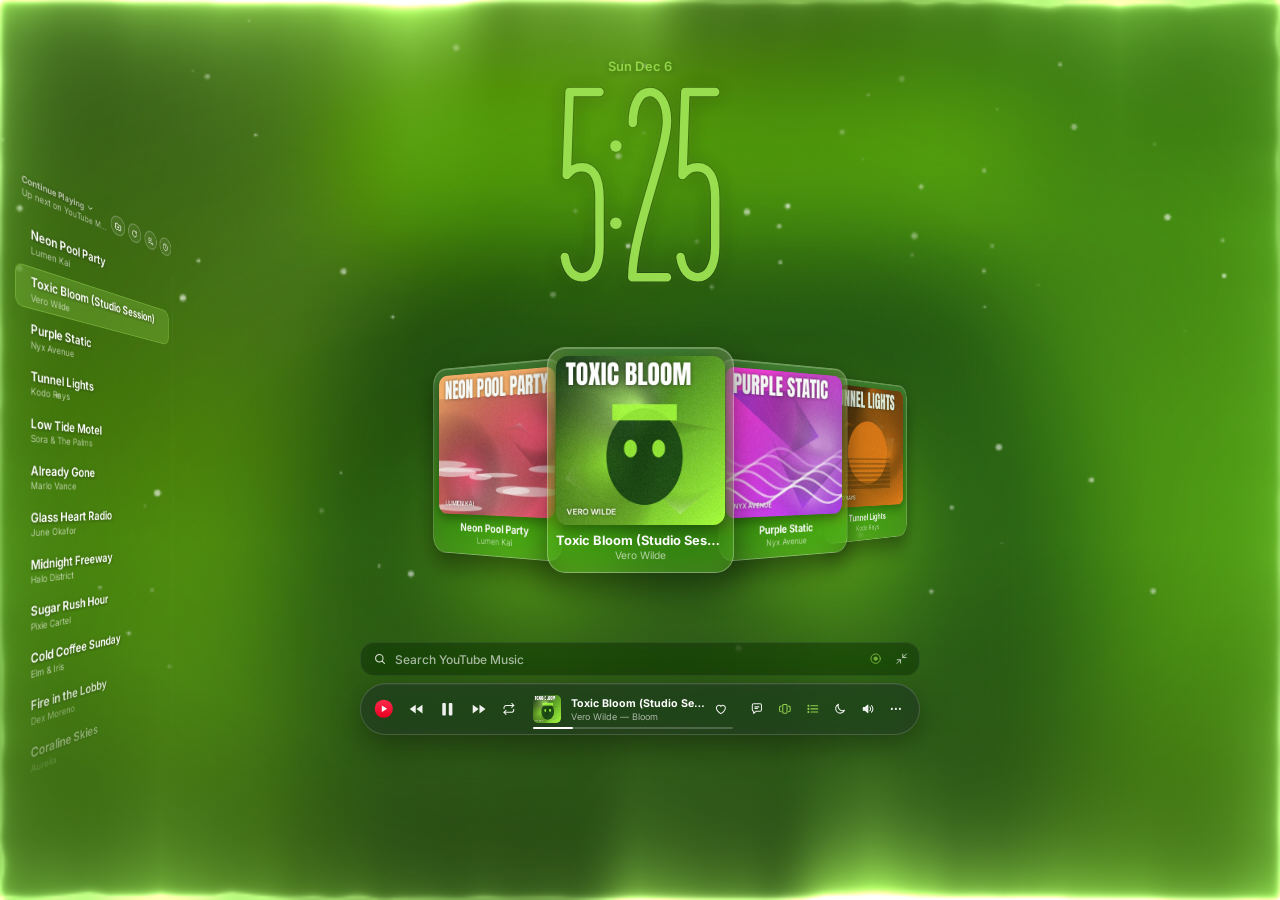
==== commit c3c26d5f: "Merge remote-tracking branch 'upstream/main' into custom # Conflicts: #	ui/index.html" ====
--- a/ui/index.html
+++ b/ui/index.html
@@ -56,13 +56,14 @@
 #app.deskbg #fx{opacity:0}
 #app.clip #deskImg,#app.clip-mirror #deskImg{opacity:0!important}
 
-/* mirror (another monitor): same scene, no controls */
+/* search: heart on YouTube Music playlist cards (save to the library) */
 .rc .ra .csave{position:absolute;left:.4rem;top:.4rem;width:2.5rem;height:2.5rem;background:rgba(0,0,0,.5);-webkit-backdrop-filter:blur(.8rem);backdrop-filter:blur(.8rem);opacity:0;transition:opacity .15s}
 .rc:hover .ra .csave,.rc .ra .csave.on{opacity:1}
 .rc .ra .csave:hover{background:rgba(0,0,0,.72)}
 .rc .ra .csave.on{color:rgb(var(--accent))}
 .rc .ra .csave .ico{width:1.35rem;height:1.35rem}
-#app.mirror #dock,#app.mirror .menu,#app.mirror #toast,#app.mirror #upPill,#app.mirror #askPill,#app.mirror #upCard,#app.mirror #dropHint,#app.mirror #flowStatus,
+/* mirror (another monitor): same scene, no controls */
+#app.mirror #dock,#app.mirror .menu,#app.mirror #toast,#app.mirror #upPill,#app.mirror #upCard,#app.mirror #dropHint,#app.mirror #flowStatus,
 #app.mirror #editSheet,#app.mirror #restoreBtn{display:none!important}
 #app.mirror,#app.mirror *{pointer-events:none!important}
 
@@ -642,8 +643,6 @@
 #toast.on{opacity:1;transform:translate(-50%,0)}
 #upPill{position:absolute;right:1.6rem;top:1.6rem;display:none;align-items:center;gap:.5rem;padding:.45rem .45rem .45rem 1.2rem;border-radius:2rem;font-size:1.12rem;font-weight:600;z-index:31;white-space:nowrap}
 #upPill.on{display:flex}
-#askPill{position:absolute;left:50%;top:1.6rem;transform:translateX(-50%);display:none;align-items:center;gap:.6rem;padding:.45rem .45rem .45rem 1.3rem;border-radius:2rem;font-size:1.12rem;z-index:32;max-width:92vw}
-#askPill.on{display:flex}#askPill span{white-space:nowrap;overflow:hidden;text-overflow:ellipsis;min-width:0}#askPill .chip{flex:none}
 #upCard{position:absolute;left:50%;top:50%;transform:translate(-50%,-50%);width:min(38rem,90vw);max-height:80vh;display:none;flex-direction:column;gap:.7rem;padding:1.6rem 1.8rem;border-radius:1.6rem;z-index:40}
 #upCard.on{display:flex}#upCard h3{margin:0;font-size:1.6rem;font-weight:700}
 #upCard .upNotes{overflow:auto;max-height:42vh;padding:.8rem 1rem;border-radius:1rem;background:rgba(255,255,255,.06);font-size:1.15rem;line-height:1.5}
@@ -687,6 +686,108 @@
 .rcta .pi{width:2rem;height:2rem;flex:none}
 .rcta span{flex:1}
 #sIco .pi{width:1.8rem;height:1.8rem}
+/* ── TikTok channel: one vertical video at a time, no playlist ── */
+#ttStage{--tt-room:calc(100vh - var(--tb, 48px) - 12rem);--tt-h:min(64rem, calc(var(--tt-room) - 6rem));--tt-top:calc((var(--tt-room) - var(--tt-h)) / 2);--tt-w:calc(var(--tt-h) * 9 / 16);display:none;position:absolute;inset:0;z-index:5;pointer-events:none}
+#app.tt #dock{top:auto;bottom:calc(var(--tb, 48px) + 1.4rem)}
+/* the video, blurred, lights the whole screen from the frame outwards */
+#ttAmb{display:none;overflow:hidden;pointer-events:none;-webkit-mask-image:radial-gradient(ellipse 62% 78% at 50% 44%,#000 30%,rgba(0,0,0,.4) 100%);mask-image:radial-gradient(ellipse 62% 78% at 50% 44%,#000 30%,rgba(0,0,0,.4) 100%)}
+#app.tt #ttAmb{display:block}
+#ttAmbFrame{position:absolute;left:50%;top:50%;width:330px;height:587px;transform:translate(-50%,-50%) scale(var(--amb-s, 5));filter:blur(10px) saturate(1.6) brightness(.78);opacity:0;transition:opacity 1.2s}
+#ttAmb.on #ttAmbFrame{opacity:1}
+#ttAmbFrame iframe{width:100%;height:100%;border:0;pointer-events:none;background:transparent}
+#app.tt #ttStage{display:block}
+#app.tt #flowWrap,#app.tt #queue,#app.tt #lyrics,#app.tt #lyrics2,#app.tt #results,#app.tt #musicPop{display:none!important}
+#app.tt #likeBtn,#app.tt #lyrBtn,#app.tt #eyeBtn,#app.tt #listBtn,#app.tt #mvBtn,#app.tt #repBtn{display:none}
+#app.tt #clock{left:19%;top:44%;transform:translate(-50%,-50%) scale(.8)}
+#app.bare #ttStage{opacity:0;pointer-events:none}
+#ttCard{position:absolute;left:50%;top:var(--tt-top);width:var(--tt-w);height:var(--tt-h);transform:translateX(-50%);border-radius:1.8rem;overflow:hidden;background:#000;pointer-events:auto;
+  box-shadow:0 2.6rem 5rem rgba(0,0,0,.5),0 0 0 1px rgba(255,255,255,.12)}
+#ttFrame,#ttFrame iframe,#ttCover,#ttHit{position:absolute;inset:0;width:100%;height:100%;border:0}
+#ttFrame iframe{pointer-events:none;background:#000}
+#ttCover{object-fit:cover;opacity:0;z-index:1;transition:opacity .4s}
+#ttCover:not([src]){display:none}
+#ttCard.cover #ttCover{opacity:1}
+#ttHit{z-index:2;cursor:pointer;background:none}
+#ttHit::after{content:'';position:absolute;left:50%;top:50%;width:5.4rem;height:6rem;transform:translate(-38%,-50%) scale(.6);background:rgba(255,255,255,.9);clip-path:polygon(0 0,100% 50%,0 100%);opacity:0;transition:opacity .25s,transform .25s}
+#ttCard.paused #ttHit::after{opacity:.9;transform:translate(-38%,-50%) scale(1)}
+#ttCard.swap{animation:ttswap .45s cubic-bezier(.2,.8,.2,1)}
+#ttCard.swap.back{animation-name:ttback}
+@keyframes ttswap{from{transform:translate(-50%,4%);opacity:.3}to{transform:translateX(-50%);opacity:1}}
+@keyframes ttback{from{transform:translate(-50%,-4%);opacity:.3}to{transform:translateX(-50%);opacity:1}}
+#ttMsg{position:absolute;left:50%;top:50%;transform:translate(-50%,-50%);z-index:3;width:78%;display:flex;flex-direction:column;align-items:center;gap:1.2rem;text-align:center;
+  padding:1.8rem 1.6rem;border-radius:1.6rem;background:rgba(14,15,20,.62);backdrop-filter:blur(18px);font:600 1.3rem/1.4 Inter,system-ui,sans-serif;color:#fff}
+#ttMsg:empty{display:none}
+#ttMsg .spin{width:2.6rem;height:2.6rem;border-radius:50%;border:.28rem solid rgba(255,255,255,.2);border-top-color:#fff;animation:ttspin .9s linear infinite}
+@keyframes ttspin{to{transform:rotate(360deg)}}
+#ttMsg .row{display:flex;gap:.6rem;flex-wrap:wrap;justify-content:center}
+#ttRail{position:absolute;left:calc(50% + var(--tt-w) / 2 + 1.6rem);top:var(--tt-top);height:var(--tt-h);display:flex;flex-direction:column;justify-content:space-between;align-items:center;pointer-events:auto}
+#ttNav,#ttActs{display:flex;flex-direction:column;align-items:center;gap:1rem}
+#ttActs{gap:1.3rem}
+.tta2{display:flex;flex-direction:column;align-items:center;gap:.35rem;color:#fff;font:700 1.05rem Inter,system-ui,sans-serif}
+.tta2 i{width:4.6rem;height:4.6rem;border-radius:50%;display:grid;place-items:center;background:rgba(14,15,20,.38);backdrop-filter:blur(18px);border:1px solid rgba(255,255,255,.1);transition:background .2s,transform .15s}
+.tta2:hover i{background:rgba(255,255,255,.2)}
+.tta2:active i{transform:scale(.92)}
+.tta2 svg{width:2.2rem;height:2.2rem;fill:none;stroke:#fff;stroke-width:2;stroke-linecap:round;stroke-linejoin:round;transition:fill .2s,stroke .2s}
+.tta2.on i{background:rgba(255,255,255,.92)}
+.tta2.on svg{stroke:#111}
+.tta2.liked svg{fill:#fe2c55;stroke:#fe2c55}
+.tta2.saved svg{fill:#facc15;stroke:#facc15}
+.tta2.busy i{opacity:.6}
+.tta2.pop svg{animation:ttpop .4s cubic-bezier(.3,1.6,.5,1)}
+@keyframes ttpop{40%{transform:scale(1.3)}}
+.ttnav{width:4.2rem;height:4.2rem;border-radius:50%;display:grid;place-items:center;background:rgba(14,15,20,.38);backdrop-filter:blur(18px);border:1px solid rgba(255,255,255,.1);color:#fff;transition:background .2s,opacity .2s}
+.ttnav:hover{background:rgba(255,255,255,.2)}
+.ttnav:disabled{opacity:.3;pointer-events:none}
+.ttnav svg{width:1.9rem;height:1.9rem;fill:none;stroke:#fff;stroke-width:2.2;stroke-linecap:round;stroke-linejoin:round}
+.ttnav.ttauto{margin-top:1.4rem}
+.ttnav.ttauto.on{background:rgba(255,255,255,.92);border-color:transparent}
+.ttnav.ttauto.on svg{stroke:#111}
+.ttlab{width:4.2rem;margin-top:-.45rem;text-align:center;font:700 .92rem/1.15 Inter,system-ui,sans-serif;color:#fff;opacity:.62}
+#ttSide{position:absolute;left:calc(50% + var(--tt-w) / 2 + 8rem);top:var(--tt-top);height:var(--tt-h);width:31rem;display:flex;flex-direction:column;gap:2.2rem;pointer-events:auto;color:#fff}
+#ttTabs{display:flex;gap:.6rem;flex-wrap:wrap}
+.ttt{height:3.2rem;padding:0 1.35rem;border-radius:1.6rem;display:flex;align-items:center;gap:.5rem;max-width:100%;background:rgba(14,15,20,.38);backdrop-filter:blur(18px);border:1px solid rgba(255,255,255,.1);
+  color:rgba(255,255,255,.72);font:700 1.22rem Inter,system-ui,sans-serif;white-space:nowrap;overflow:hidden;text-overflow:ellipsis;transition:background .2s,color .2s}
+.ttt:hover{color:#fff;background:rgba(255,255,255,.16)}
+.ttt.on{background:rgba(255,255,255,.92);color:#111}
+.ttt.ghost{background:none;border-color:transparent;text-decoration:underline;text-underline-offset:.25rem;padding:0 .4rem}
+.ttlbl{font:700 1.05rem Inter,system-ui,sans-serif;letter-spacing:.04em;text-transform:uppercase;opacity:.55;margin-bottom:.8rem}
+#ttNextWrap:has(#ttNext:empty){display:none}
+#ttNext{display:flex;gap:.8rem}
+.ttn{width:7.4rem;aspect-ratio:9/16;border-radius:1rem;overflow:hidden;background:rgba(255,255,255,.08);opacity:.72;transition:opacity .2s,transform .2s;box-shadow:0 0 0 1px rgba(255,255,255,.1)}
+.ttn:hover{opacity:1;transform:translateY(-.25rem)}
+.ttn img{width:100%;height:100%;object-fit:cover;display:block}
+#ttInfo{margin-top:auto;display:flex;flex-direction:column;gap:1.1rem;padding:1.7rem 1.8rem;border-radius:1.8rem;background:rgba(14,15,20,.4);backdrop-filter:blur(22px) saturate(1.3);border:1px solid rgba(255,255,255,.08)}
+#ttInfo:empty{display:none}
+.tta{display:flex;align-items:center;gap:1rem;min-width:0}
+.tta img{width:4.2rem;height:4.2rem;border-radius:50%;object-fit:cover;background:rgba(255,255,255,.12);flex:none}
+.tta div{min-width:0}
+.tta b{display:block;font:800 1.45rem Inter,system-ui,sans-serif;white-space:nowrap;overflow:hidden;text-overflow:ellipsis}
+.tta span{display:block;font:500 1.15rem Inter,system-ui,sans-serif;opacity:.62;white-space:nowrap;overflow:hidden;text-overflow:ellipsis}
+.ttd{margin:0;font:500 1.3rem/1.45 Inter,system-ui,sans-serif;opacity:.92;display:-webkit-box;-webkit-line-clamp:4;-webkit-box-orient:vertical;overflow:hidden;overflow-wrap:anywhere}
+.ttd i{font-style:normal;font-weight:700}
+.ttm{display:flex;align-items:center;gap:.5rem;font:600 1.15rem Inter,system-ui,sans-serif;opacity:.7;min-width:0}
+.ttm span{white-space:nowrap;overflow:hidden;text-overflow:ellipsis}
+.tts{display:flex;gap:1.5rem;font:700 1.2rem Inter,system-ui,sans-serif;opacity:.88;flex-wrap:wrap}
+.tts span{display:flex;align-items:center;gap:.45rem}
+.ttm svg,.tts svg{width:1.5rem;height:1.5rem;flex:none;fill:none;stroke:#fff;stroke-width:2;stroke-linecap:round;stroke-linejoin:round}
+#ttInfo .abtn{align-self:flex-start}
+#ttCom{display:none;flex:1;min-height:0;flex-direction:column;border-radius:1.8rem;background:rgba(14,15,20,.48);backdrop-filter:blur(22px) saturate(1.3);border:1px solid rgba(255,255,255,.08);overflow:hidden}
+#ttSide.com #ttNextWrap,#ttSide.com #ttInfo{display:none}
+#ttSide.com #ttCom{display:flex}
+.tch{display:flex;align-items:center;justify-content:space-between;padding:1.3rem 1.4rem 1rem 1.8rem;font:800 1.4rem Inter,system-ui,sans-serif}
+.tch button{width:3rem;height:3rem;border-radius:50%;display:grid;place-items:center;background:rgba(255,255,255,.1);color:#fff;font-size:1.3rem}
+.tch button:hover{background:rgba(255,255,255,.2)}
+.tcl{flex:1;min-height:0;overflow-y:auto;padding:0 1.6rem 1rem 1.8rem;display:flex;flex-direction:column;gap:1.4rem;scrollbar-width:thin;scrollbar-color:rgba(255,255,255,.25) transparent}
+.tcl .spin{width:2.4rem;height:2.4rem;margin:2rem auto;border-radius:50%;border:.26rem solid rgba(255,255,255,.2);border-top-color:#fff;animation:ttspin .9s linear infinite}
+.tcl .tce{margin:2rem 0;text-align:center;font:600 1.2rem/1.5 Inter,system-ui,sans-serif;opacity:.7}
+.tci{display:grid;grid-template-columns:3.4rem 1fr auto;gap:.9rem;align-items:start}
+.tci img,.tci .av{width:3.4rem;height:3.4rem;border-radius:50%;object-fit:cover;background:rgba(255,255,255,.12)}
+.tci b{display:block;font:700 1.12rem Inter,system-ui,sans-serif;opacity:.7;white-space:nowrap;overflow:hidden;text-overflow:ellipsis}
+.tci p{margin:.2rem 0 0;font:500 1.25rem/1.4 Inter,system-ui,sans-serif;overflow-wrap:anywhere}
+.tci small{display:block;margin-top:.35rem;font:500 1.02rem Inter,system-ui,sans-serif;opacity:.5}
+.tci .lk{display:flex;flex-direction:column;align-items:center;gap:.15rem;font:600 .98rem Inter,system-ui,sans-serif;opacity:.6}
+.tci .lk svg{width:1.4rem;height:1.4rem;fill:none;stroke:#fff;stroke-width:2;stroke-linecap:round;stroke-linejoin:round}
+.tcf{padding:1rem 1.8rem 1.4rem;border-top:1px solid rgba(255,255,255,.08)}
 </style>
 </head>
 <body>
@@ -700,6 +801,7 @@
     <img id="customImg" class="wl custom" alt="">
     <video id="customVid" class="wl custom" muted loop playsinline autoplay></video>
     <div id="ytWrap"><div id="ytHost"></div></div>
+    <div id="ttAmb" class="wl"><div id="ttAmbFrame"></div></div>
     <div class="wl shade"></div>
   </div>
   <div id="ambient"><i class="amb top"></i><i class="amb bottom"></i><i class="amb left"></i><i class="amb right"></i></div>
@@ -721,6 +823,12 @@
     <div id="flowLabel"></div>
     <div id="flow"></div>
     <div id="flowStatus" class="glass"></div>
+  </div>
+
+  <div id="ttStage" class="widget">
+    <div id="ttCard" class="cover"><img id="ttCover" alt="" referrerpolicy="no-referrer"><div id="ttFrame"></div><div id="ttHit"></div><div id="ttMsg"></div></div>
+    <div id="ttRail"><div id="ttNav"><button class="ttnav" id="ttUp" type="button" title="Previous video  (↑)"><svg viewBox="0 0 24 24"><path d="m6 15 6-6 6 6"/></svg></button><button class="ttnav" id="ttDown" type="button" title="Next video  (↓)"><svg viewBox="0 0 24 24"><path d="m6 9 6 6 6-6"/></svg></button><button class="ttnav ttauto" id="ttAuto" type="button"><svg viewBox="0 0 24 24"><path d="m7 6.5 5 5 5-5M7 12.5l5 5 5-5"/></svg></button><span class="ttlab">Auto scroll</span></div><div id="ttActs"></div></div>
+    <aside id="ttSide"><div id="ttTabs"></div><div id="ttNextWrap"><div class="ttlbl">Up next</div><div id="ttNext"></div></div><div id="ttInfo"></div><div id="ttCom"></div></aside>
   </div>
 
   <div id="dock">
@@ -759,7 +867,6 @@
   <div id="toast" class="glass"></div>
   <div id="upPill" class="glass"><span id="upMsg"></span><button class="chip on" id="upGo"></button><button class="chip" id="upX" title="Hide">✕</button></div>
   <div id="upCard" class="glass"></div>
-  <div id="askPill" class="glass"></div>
   <div id="dropHint">Drop songs or a music folder to play them · a picture or video to make it the wallpaper</div>
   <input type="file" id="wpFile" accept="image/*,video/*" hidden>
 </div>
@@ -782,7 +889,7 @@
   let saved = null; try { saved = (JSON.parse(localStorage.getItem('wp.look') || '{}') || {}).lang } catch(e){}
   const lang = saved || (/^vi\b/i.test(navigator.language || '') ? 'vi' : 'en');
   const V = window.WP_VI || {dict: {}, patterns: []};
-  const NOTR = '#qlist .qm,#flow,#lyrics2,#npTitle,#npSub,#rTop,#rSongs,#rEnt,#rCols,#rSug,#clock,.upNotes,#lyrList .lv,#mvPick .tip,.bgv,#askPill b,#flowLabel,svg,script,style,textarea,.selftest';
+  const NOTR = '#qlist .qm,#flow,#lyrics2,#npTitle,#npSub,#rTop,#rSongs,#rEnt,#rCols,#rSug,#clock,.upNotes,#lyrList .lv,#mvPick .tip,.bgv,#flowLabel,svg,script,style,textarea,.selftest';
   const tr = t => {
     if (lang !== 'vi' || !t) return t; const k = t.trim(); if (!k) return t;
     const v = V.dict[k]; if (v != null) return t.replace(k, v);
@@ -877,6 +984,7 @@
   wave:'<g stroke="#0b0b0b" stroke-width="2.4" stroke-linecap="round"><path d="M9 11v6M14 8v12M19 11.5v5"/></g>',
   globe:'<g fill="none" stroke="#0b0b0b" stroke-width="1.9"><circle cx="14" cy="14" r="6.5"/><path d="M7.5 14h13M14 7.5c2.2 2.4 2.2 10.6 0 13M14 7.5c-2.2 2.4-2.2 10.6 0 13"/></g>',
   play:'<path d="M11.2 9.3v9.4l7.6-4.7z" fill="#fff"/>',
+  clip:'<rect x="9.4" y="6.6" width="9.2" height="14.8" rx="2.3" fill="none" stroke="#fff" stroke-width="1.9"/><path d="M12.7 11.2v5.6l4.4-2.8z" fill="#fff"/>',
   bars:'<g stroke="#fff" stroke-width="2.1" stroke-linecap="round"><path d="M7.5 15v2M10.5 12.5v4.5M13.5 10v7M16.5 11.5v5.5M19.5 13.5v3.5"/></g>',
   phones:'<g fill="none" stroke="#fff" stroke-width="2" stroke-linecap="round"><path d="M7.5 17.5v-3a6.5 6.5 0 0 1 13 0v3"/></g><rect x="6.5" y="15.2" width="3.4" height="5" rx="1.2" fill="#fff"/><rect x="18.1" y="15.2" width="3.4" height="5" rx="1.2" fill="#fff"/>'
 };
@@ -888,6 +996,7 @@
   {id:'youtube', name:'YouTube', icon:PI('#ff3b30|#d70015', G.play)},
   {id:'soundcloud', name:'SoundCloud', icon:PI('#ff7a1a|#ff4d00', G.bars)},
   {id:'amazon', name:'Amazon Music', icon:PI('#3fe0e6|#0c9fcf', G.phones)},
+  {id:'tiktok', name:'TikTok', icon:PI('#ff3d7f|#1ec8d8', G.clip)},
 ];
 document.body.insertAdjacentHTML('afterbegin', `<svg width="0" height="0" style="position:absolute;width:0;height:0" aria-hidden="true"><defs>${Object.values(GRADS).join('')}</defs></svg>`);
 const AUTO = {id:'auto', name:'Automatic', icon:`<span style="display:grid;place-items:center;width:2.1rem;height:2.1rem">${I.sparkles}</span>`};
@@ -896,7 +1005,7 @@
 /* ════════════════════ state ════════════════════ */
 const S = {
   platform: store.get('platform', 'auto'),
-  queue: [], qIdx: -1, qKind: 'queue', cols: [], radioOn: store.get('radioOn', true), radioKey: '',
+  queue: [], qIdx: -1, qKind: 'queue', mix: null, cols: [], radioOn: store.get('radioOn', true), radioKey: '',
   history: store.get('history', []),
   track: null, src: 'none',          // none | demo | yt | system
   demo: {pos: 0, playing: false},
@@ -912,7 +1021,7 @@
   acc: null, mvKey: '', tgtA: [255, 255, 255], tgtB: [255, 255, 255],
   repeat: store.get('repeat', 'off'), qLabel: '', lyrSource: '', lyrTr: {}, trCache: {},
   sub: store.get('sub', {l1: 'orig', l2: 'vi'}),
-  look: Object.assign({clock: true, ck: 'tall', ly: 'rounded', lys: 'm', lc: 'lower', ambK: 1, ambW: 1.35, theme: 'accent', pickIdx: 0, ckpos: 'top', lypos: 'center', lyst: 'player', lfx: 'stack', afx: 'comet', acol: 'art', vq: 'auto', pwr: 'auto', pcov: true, ckwt: {}, lysz: 0, bg: 'auto', wpBlur: 0, bgEach: true, bgVid: null}, store.get('look', {})),
+  look: Object.assign({clock: true, ck: 'tall', ly: 'rounded', lys: 'm', lc: 'lower', ambK: 1, ambW: 1.35, theme: 'accent', pickIdx: 0, ckpos: 'top', lypos: 'center', lyst: 'player', lfx: 'stack', afx: 'comet', acol: 'art', vq: 'auto', pwr: 'auto', pcov: true, ckwt: {}, lysz: 0, bg: 'auto', wpBlur: 0, bgEach: true, bgVid: null, pick: 'mix'}, store.get('look', {})),
   pal: null,
   qOff: store.get('qOff', false),
   hide: Object.assign({bar: false, search: false, flow: false}, store.get('hide', {}))
@@ -1427,6 +1536,7 @@
     const t = S.track, p = platById(effectivePlatform());
     body = grp('', (t ? row(`<b>${esc(t.title)}</b>`, `<button class="abtn" data-sa="open">Open in ${esc(p.name)}</button>`, esc(t.artist || '')) : row('Nothing playing', ''))
         + row('Shuffle', tg(S.shuffle, 'data-sa="shuf"'))
+        + col('When you pick a song', chips('pick', [['mix', 'YouTube Mix'], ['picks', 'Mix + your picks']]), (L.pick || 'mix') === 'mix' ? 'The playlist becomes the Mix YouTube makes for that song (personal when you are signed in) and keeps going.' : "YouTube's suggestions for that song, mixed with picks from your account.")
         + row('Keep playing similar songs', tg(S.radioOn, 'data-sa="radio"'), 'When the playlist ends'))
       + grp('Wallpaper', row('Music video wallpaper', tg(S.mvOn, 'data-sa="mv"'), "The song's video plays behind everything, muted")
         + row('Wallpaper image or video', `<button class="abtn" data-sa="wall">Choose…</button>`)
@@ -1552,6 +1662,7 @@
 async function loadLyrics(t){
   const seq = ++S.lyrSeq; setLyrics([]); S.lyrSeq = seq; S.lyrOff = (store.get('lyroff', {}) || {})[t.title + '|' + t.artist] || 0;
   if (MIRROR) return;   // the main window sends its lyrics
+  if (t.source === 'tiktok') return;   // TikTok clips: no lyrics
   if (t.demo || !T){ setLyrics(t.lyrics || [], t, 'demo'); return }
   if (t.source === 'youtube' && t.play){   // YouTube clip: its own CC (hidden by YouTube) becomes the lyrics
     try { const cc = await invoke('yt_captions', {videoId: t.play}); if (seq !== S.lyrSeq) return; if (cc && cc.length){ setLyrics(cc.map(c => ({t: c.t, text: c.text})), t, 'YouTube CC'); return } } catch(e){}
@@ -1974,14 +2085,227 @@
   vol(){ if (this.el){ this.el.volume = clamp(S.vol, 0, 1); this.el.muted = !!S.muted } }
 };
 function stopInternal(){ YTA.stop(); SCW.stop(); LOC.stop(); app.classList.remove('clip') }
-/* when a song ends on its own and the queue moves on, don't pause whatever else the user started meanwhile (e.g. a browser video) */
-let autoAdvanceAt = 0;
-function pauseSystem(){ if (Date.now() - autoAdvanceAt < 15000) return; if (T && S.sys && S.sys.has && S.sys.playing) invoke('media_control', {action: 'pause'}).catch(() => {}) }
+
+/* ════════════════════ TikTok: a vertical channel, one video at a time (no playlist) ════════════════════ */
+// An off-screen TikTok page with your own session collects For You or a search (Rust: tiktok.rs);
+// each video plays in TikTok's official embed player. Scroll / ↑ ↓ for the next one, like the app.
+const TT = {
+  on: false, list: [], i: -1, mode: 'foryou', q: '', pos: 0, dur: 0, playing: false, started: false, ready: false, auto: true,
+  frame: null, bg: null, bgPos: 0, bgSync: 0, poll: 0, taking: false, asked: 0, more: true, errs: 0, wheelAt: 0, wd: 0, slow: 0, busy: {},
+  src(id){ return `https://www.tiktok.com/player/v1/${id}?autoplay=${this.auto ? 1 : 0}&loop=0&controls=0&progress_bar=0&play_button=0&volume_control=0&fullscreen_button=0&timestamp=0&music_info=0&description=0&rel=0&native_context_menu=0&closed_caption=0` },
+  enter(auto = true){
+    if (this.on || MIRROR) return; this.on = true; this.auto = auto; app.classList.add('tt');
+    stopInternal(); YTV.stop(); S.src = 'tt'; this.feed('foryou');
+  },
+  leave(){
+    if (!this.on) return; this.on = false; app.classList.remove('tt'); clearInterval(this.poll); clearTimeout(this.slow); clearTimeout(this.wd); this.unload(); this.list = []; this.i = -1;
+    if (T) invoke('tiktok_stop').catch(() => {});
+    if (S.src === 'tt'){ S.src = 'none'; setTrack(null) }
+  },
+  feed(mode, q){
+    this.mode = mode === 'search' && q ? 'search' : 'foryou'; this.q = this.mode === 'search' ? q : this.q; this.list = []; this.i = -1; this.more = true; this.errs = 0;
+    this.unload(); $('#ttCover').removeAttribute('src'); renderTT();
+    this.msg(this.mode === 'search' ? `Searching TikTok for “${q}”…` : 'Loading For You…', 'wait');
+    if (!T){ this.demo(); return }
+    invoke('tiktok_feed', {mode: this.mode, query: this.mode === 'search' ? q : ''}).catch(() => this.msg("Couldn't open TikTok", 'open'));
+    clearInterval(this.poll); this.poll = setInterval(() => this.take(), 1500); setTimeout(() => this.take(), 1200);
+    clearTimeout(this.slow); this.slow = setTimeout(() => { if (this.on && !this.list.length) this.msg('TikTok is slow to answer. It may want you to sign in or do a quick check.', 'check') }, 20000);
+  },
+  add(clips){
+    const have = new Set(this.list.map(c => c.id)), add = (clips || []).filter(c => c && c.id && !have.has(c.id) && (have.add(c.id), true));
+    if (!add.length) return; this.list.push(...add);
+    if (this.i < 0){ clearTimeout(this.slow); this.show(0) } else renderTT();
+  },
+  async take(){
+    if (!this.on || this.taking || !T) return; this.taking = true;
+    try {
+      const r = await invoke('tiktok_take'); if (!this.on) return;
+      if (r.ready) this.more = r.more !== false;
+      this.add(r.clips);
+      if (r.captcha && !this.list.length) this.msg('TikTok wants a quick check before it shows videos.', 'check');
+      if (this.i >= this.list.length - 5 && this.more && Date.now() - this.asked > 3000){ this.asked = Date.now(); invoke('tiktok_more').catch(() => {}) }   // keep a few videos ahead
+    } catch(e){} finally { this.taking = false }
+  },
+  show(i, back){
+    const c = this.list[i]; if (!c) return;
+    this.i = i; this.pos = 0; this.dur = c.duration || 0; this.playing = false; this.started = false; this.ready = false; S.src = 'tt';
+    const card = $('#ttCard'); card.classList.remove('swap', 'back', 'paused'); void card.offsetWidth; card.classList.add('cover', 'swap'); card.classList.toggle('back', !!back);
+    if (c.cover) $('#ttCover').src = c.cover; else $('#ttCover').removeAttribute('src');
+    const host = $('#ttFrame'); host.innerHTML = ''; this.frame = null;
+    if (T){ const f = document.createElement('iframe'); f.allow = 'autoplay; encrypted-media; fullscreen; picture-in-picture'; f.title = 'TikTok'; f.src = this.src(c.id); host.appendChild(f); this.frame = f }
+    else { this.ready = true; this.started = this.playing = this.auto }   // browser demo: covers only
+    this.ambient(c);
+    this.msg('');
+    setTrack({id: c.id, title: (c.desc || '').split('\n')[0].replace(/\s+/g, ' ').trim() || c.nick || ('@' + c.author), artist: '@' + c.author, album: c.music ? '♪ ' + c.music : '',
+      art: c.cover, url: `https://www.tiktok.com/@${c.author}/video/${c.id}`, duration: c.duration, source: 'tiktok', play: c.id});
+    clearTimeout(this.wd); this.wd = setTimeout(() => { if (this.on && this.list[this.i] === c && !this.ready) this.failed(c) }, 15000);
+    this.busy = {}; renderTT(); renderPlay(); this.take(); ttComments();
+  },
+  failed(c){ this.errs++; if (this.errs < 4 && this.i < this.list.length - 1) this.show(this.i + 1); else this.msg("TikTok won't play its videos here right now.", 'open') },
+  go(d){
+    if (!this.on || !this.list.length) return; this.auto = true; const j = this.i + d;
+    if (j < 0) return;
+    if (j >= this.list.length){ this.take(); toast('More videos are on the way'); return }
+    this.errs = 0; this.show(j, d < 0);
+  },
+  send(type, value = null){ try { this.frame && this.frame.contentWindow.postMessage({type, value, 'x-tiktok-player': true}, '*') } catch(e){} },
+  sendBg(type, value = null){ try { this.bg && this.bg.contentWindow.postMessage({type, value, 'x-tiktok-player': true}, '*') } catch(e){} },
+  // a second, muted copy of the video, blurred and enlarged behind everything (not on battery saver)
+  ambient(c){
+    const host = $('#ttAmbFrame'), amb = $('#ttAmb'); host.innerHTML = ''; this.bg = null; this.bgPos = 0; amb.classList.remove('on');
+    if (!T || !c || PW.low()) return;
+    const f = document.createElement('iframe'); f.allow = 'autoplay; encrypted-media'; f.tabIndex = -1; f.setAttribute('aria-hidden', 'true');
+    f.src = this.src(c.id).replace('loop=0', 'loop=1') + '&force_muted=1'; host.appendChild(f); this.bg = f; ambScale();
+  },
+  toggle(){
+    this.auto = true;
+    if (!T){ this.playing = !this.playing; this.started = true; this.state(); return }
+    if (this.playing) this.send('pause'); else { this.vol(); this.send('play') }
+  },
+  seek(sec){ this.send('seekTo', Math.max(0, sec)); this.sendBg('seekTo', Math.max(0, sec)); this.pos = Math.max(0, sec) },
+  vol(){ this.send(S.muted ? 'mute' : 'unMute') },
+  unload(){ const h = $('#ttFrame'); if (h) h.innerHTML = ''; this.frame = null; this.playing = false; this.ready = false;
+    const a = $('#ttAmbFrame'); if (a) a.innerHTML = ''; this.bg = null; const am = $('#ttAmb'); if (am) am.classList.remove('on') },
+  state(){ const card = $('#ttCard'); card.classList.toggle('cover', !this.started || !T); card.classList.toggle('paused', this.ready && !this.playing); renderPlay() },
+  onMsg(e){
+    const bg = this.bg && e.source === this.bg.contentWindow;
+    if (!bg && (!this.frame || e.source !== this.frame.contentWindow)) return;
+    let d = e.data; if (typeof d === 'string'){ try { d = JSON.parse(d) } catch(x){ return } }
+    if (!d || typeof d.type !== 'string') return;
+    if (bg){   // the blurred copy follows the real one
+      if (d.type === 'onPlayerReady'){ this.sendBg('mute'); if (this.playing) this.sendBg('play') }
+      else if (d.type === 'onStateChange' && d.value === 1){ $('#ttAmb').classList.add('on'); if (!this.playing && this.ready) this.sendBg('pause') }
+      else if (d.type === 'onCurrentTime' && d.value) this.bgPos = +d.value.currentTime || 0;
+      return;
+    }
+    if (d.type === 'onPlayerReady'){ this.ready = true; clearTimeout(this.wd); if (this.auto){ this.vol(); this.send('play') } this.state() }
+    else if (d.type === 'onStateChange'){
+      this.ready = true; clearTimeout(this.wd);
+      if (d.value === 1){ this.playing = true; this.started = true; this.errs = 0; this.vol(); this.sendBg('play') } else if (d.value === 2 || d.value === 0){ this.playing = false; if (d.value === 2) this.sendBg('pause') }
+      this.state(); if (d.value === 0) this.ended();
+    }
+    else if (d.type === 'onCurrentTime' && d.value){ this.pos = +d.value.currentTime || 0; this.dur = +d.value.duration || this.dur;
+      if (this.bg && Math.abs(this.bgPos - this.pos) > .8 && Date.now() - this.bgSync > 3000){ this.bgSync = Date.now(); this.sendBg('seekTo', this.pos) } }
+    else if (d.type === 'onPlayerError'){ clearTimeout(this.wd); const c = this.list[this.i]; setTimeout(() => { if (this.list[this.i] === c) this.failed(c) }, 700) }
+  },
+  // Auto scroll (the button under ↓): the next video when one ends; off, each video loops like in the app
+  ended(){ if (S.repeat === 'one' || S.look.ttAuto === false){ this.seek(0); this.send('play'); return } this.go(1) },
+  msg(text, kind){
+    const m = $('#ttMsg'); if (!text){ m.innerHTML = ''; return }
+    const c = this.list[this.i];
+    const btns = kind === 'check' ? `<div class="row"><button class="abtn" data-ttm="show">Open TikTok</button><button class="abtn" data-ttm="done">Done</button>${S.acc && S.acc.tiktok ? '' : '<button class="abtn" data-ttm="login">Sign in</button>'}</div>`
+      : kind === 'open' ? `<div class="row"><button class="abtn" data-ttm="ext">Open in TikTok</button><button class="abtn" data-ttm="retry">Try again</button></div>` : '';
+    m.innerHTML = `${kind === 'wait' ? '<i class="spin"></i>' : ''}<span>${esc(text)}</span>${btns}`;
+    void c;
+  },
+  demo(){
+    const tags = ['#lofi', '#citypop', '#vinyl', '#dance', '#sunset', '#studio'], cols = [['#ff3d7f', '#2a0f2f'], ['#1ec8d8', '#0b2233'], ['#ffb347', '#3a1d05'], ['#9b7bff', '#170f3a']];
+    const make = k => { const [a, b] = cols[k % cols.length]; return {id: '73' + String(k).padStart(17, '0'), desc: `Demo clip ${k + 1} ${tags[k % tags.length]} ${tags[(k + 2) % tags.length]}`, cover: makeCover('Clip ' + (k + 1), '@wallplayer', a, b, ['wave', 'sun', 'pool'][k % 3], k + 3),
+      duration: 20 + k * 3, width: 576, height: 1024, author: 'wallplayer', nick: 'Wallplayer demo', avatar: '', music: 'original sound - wallplayer', likes: 12400 * (k + 1), comments: 210 * (k + 1), shares: 95 * (k + 1), plays: 380000 * (k + 1), saves: 1300 * (k + 1), liked: false, saved: false} };
+    setTimeout(() => this.add(Array.from({length: 12}, (_, k) => make(k))), 300);
+  }
+};
+addEventListener('message', e => TT.onMsg(e));
+// the blurred copy covers the whole screen
+function ambScale(){ app.style.setProperty('--amb-s', (Math.max(innerWidth / 330, innerHeight / 587) * 1.12).toFixed(3)) }
+// keep the search field and the player bar above the Windows taskbar (TikTok puts them at the bottom)
+function taskbarGap(){ const sc = window.screen || {}; const tb = (sc.height || 0) - (sc.availTop || 0) - (sc.availHeight || 0);
+  app.style.setProperty('--tb', Math.round(clamp(tb > 0 ? tb : 48, 48, 160)) + 'px') }
+addEventListener('resize', () => { ambScale(); taskbarGap() }); ambScale(); taskbarGap();
+const ttN = n => { try { return new Intl.NumberFormat('en', {notation: 'compact', maximumFractionDigits: 1}).format(n || 0) } catch(e){ return String(n || 0) } };
+const TTI = {
+  note: '<svg viewBox="0 0 24 24"><path d="M9 18V6l10-2v12"/><circle cx="6.5" cy="18" r="2.5"/><circle cx="16.5" cy="16" r="2.5"/></svg>',
+  heart: '<svg viewBox="0 0 24 24"><path d="M12 20s-7-4.4-7-10a4 4 0 0 1 7-2.6A4 4 0 0 1 19 10c0 5.6-7 10-7 10z"/></svg>',
+  talk: '<svg viewBox="0 0 24 24"><path d="M5 18.5V7a2 2 0 0 1 2-2h10a2 2 0 0 1 2 2v7a2 2 0 0 1-2 2H8z"/></svg>',
+  share: '<svg viewBox="0 0 24 24"><path d="M14 5l6 6-6 6M20 11H9a5 5 0 0 0-5 5v2"/></svg>',
+  plays: '<svg viewBox="0 0 24 24"><path d="M8 5.5v13l10-6.5z"/></svg>',
+  save: '<svg viewBox="0 0 24 24"><path d="M7 4.5h10a1 1 0 0 1 1 1v14l-6-3.8-6 3.8v-14a1 1 0 0 1 1-1z"/></svg>'
+};
+const ago = t => { const s = Date.now() / 1000 - t; if (!(t > 0) || s < 0) return ''; if (s < 3600) return Math.max(1, Math.round(s / 60)) + 'm'; if (s < 86400) return Math.round(s / 3600) + 'h'; if (s < 86400 * 30) return Math.round(s / 86400) + 'd'; return new Date(t * 1000).toLocaleDateString() };
+// set HTML only when it changed: redrawing a button between mouse down and up would swallow the click
+const setHTML = (el, h) => { if (el._h !== h){ el._h = h; el.innerHTML = h } };
+function renderTT(){
+  if (!TT.on) return;
+  const c = TT.list[TT.i], acc = S.acc || {};
+  setHTML($('#ttTabs'), `<button class="ttt ${TT.mode === 'foryou' ? 'on' : ''}" data-tt="foryou">For You</button>`
+    + (TT.q ? `<button class="ttt ${TT.mode === 'search' ? 'on' : ''}" data-tt="search" title="${esc(TT.q)}">${I.search}<span>${esc(TT.q)}</span></button>` : '')
+    + (T && !acc.tiktok ? `<button class="ttt ghost" data-tt="login" title="Your own For You">Sign in to TikTok</button>` : ''));
+  setHTML($('#ttNext'), TT.list.slice(TT.i + 1, TT.i + 4).map((n, k) => `<button class="ttn" data-tj="${TT.i + 1 + k}" title="${esc((n.desc || '@' + n.author).slice(0, 80))}">${n.cover ? `<img src="${esc(n.cover)}" alt="" referrerpolicy="no-referrer" loading="lazy">` : ''}</button>`).join(''));
+  $('#ttUp').disabled = TT.i <= 0; $('#ttDown').disabled = !TT.list.length;
+  const au = S.look.ttAuto !== false; $('#ttAuto').classList.toggle('on', au);
+  $('#ttAuto').title = au ? 'Auto scroll is on: the next video plays when one ends' : 'Auto scroll is off: each video loops';
+  setHTML($('#ttInfo'), c ? `<div class="tta">${c.avatar ? `<img src="${esc(c.avatar)}" alt="" referrerpolicy="no-referrer">` : ''}<div><b>@${esc(c.author)}</b><span>${esc(c.nick || '')}</span></div></div>`
+    + (c.desc ? `<p class="ttd">${esc(c.desc).replace(/(^|\s)(#[^\s#]+)/g, '$1<i>$2</i>')}</p>` : '')
+    + (c.music ? `<div class="ttm">${TTI.note}<span>${esc(c.music)}</span></div>` : '')
+    + `<div class="tts"><span title="Views">${TTI.plays}${ttN(c.plays)}</span></div>`
+    + `<button class="abtn" data-tt="ext">Open in TikTok</button>` : '');
+  const act = (k, ic, n, title, cls = '') => `<button class="tta2 ${cls}" data-ta="${k}" title="${title}"><i>${ic}</i><span>${ttN(n)}</span></button>`;
+  setHTML($('#ttActs'), c ? act('like', TTI.heart, c.likes, c.liked ? 'Unlike' : 'Like', (c.liked ? 'liked' : '') + (TT.busy.like ? ' busy' : ''))
+    + act('comment', TTI.talk, c.comments, 'Comments', $('#ttSide').classList.contains('com') ? 'on' : '')
+    + act('save', TTI.save, c.saves, c.saved ? 'Remove from Favorites' : 'Save to Favorites', (c.saved ? 'saved' : '') + (TT.busy.save ? ' busy' : ''))
+    + act('share', TTI.share, c.shares, 'Share — copy the link') : '');
+}
+// comments of the video on screen, read from its TikTok page (writing one opens TikTok)
+async function ttComments(){
+  const c = TT.list[TT.i], side = $('#ttSide'); if (!c || !side.classList.contains('com')) return;
+  const box = $('#ttCom'), key = c.id;
+  box.innerHTML = `<div class="tch"><span>Comments · ${ttN(c.comments)}</span><button data-tc="x" title="Close">✕</button></div><div class="tcl"><i class="spin"></i></div><div class="tcf"><button class="abtn" data-tt="ext">Write a comment on TikTok</button></div>`;
+  let list = [];
+  if (T){ try { list = await invoke('tiktok_comments', {author: c.author, id: c.id}) } catch(e){ if (String(e) === 'check') ttCheck() } }
+  else list = Array.from({length: 8}, (_, k) => ({id: 'c' + k, text: ['so good 🔥', 'this song is stuck in my head', 'who else is here in 2026?', 'the edit 😭', 'nghe hoài không chán', 'sound name pls'][k % 6], likes: 900 - k * 97, replies: k % 3, time: Date.now() / 1000 - k * 5400, nick: 'listener ' + (k + 1), user: 'user' + k, avatar: ''}));
+  if (TT.list[TT.i] !== c || !side.classList.contains('com') || c.id !== key) return;
+  const l = box.querySelector('.tcl'); if (!l) return;
+  l.innerHTML = list.length ? list.map(m => `<div class="tci">${m.avatar ? `<img src="${esc(m.avatar)}" alt="" referrerpolicy="no-referrer" loading="lazy">` : '<i class="av"></i>'}<div><b>${esc(m.nick || '@' + m.user)}</b><p>${esc(m.text)}</p><small>${ago(m.time)}${m.replies ? `${m.time ? ' · ' : ''}<span>${ttN(m.replies)} ${m.replies === 1 ? 'reply' : 'replies'}</span>` : ''}</small></div><span class="lk">${TTI.heart}${ttN(m.likes)}</span></div>`).join('')
+    : `<div class="tce">${T && !(S.acc && S.acc.tiktok) ? 'TikTok shows comments when you are signed in.' : "Couldn't load the comments."}</div>`;
+}
+// TikTok asks the video page for a "slide the puzzle" check: show that page so you can answer it yourself
+function ttCheck(){ invoke('tiktok_show', {on: true, video: true}).catch(() => {}); toast('TikTok wants a quick check · slide the puzzle in the TikTok window, then close it') }
+async function ttAct(kind){
+  const c = TT.list[TT.i]; if (!c) return;
+  if (kind === 'comment'){ const side = $('#ttSide'); side.classList.toggle('com'); renderTT(); ttComments(); return }
+  if (kind === 'share'){ const url = `https://www.tiktok.com/@${c.author}/video/${c.id}`;
+    try { await navigator.clipboard.writeText(url); toast('Link copied') } catch(e){ openExternal(url) } return }
+  if (T && !(S.acc && S.acc.tiktok)){ toast(kind === 'like' ? 'Sign in to TikTok to like videos' : 'Sign in to TikTok to save videos'); openAccounts(); return }
+  if (TT.busy[kind]) return;
+  const f = kind === 'like' ? 'liked' : 'saved', n = kind === 'like' ? 'likes' : 'saves', was = c[f];
+  c[f] = !was; c[n] = Math.max(0, (c[n] || 0) + (was ? -1 : 1)); TT.busy[kind] = true; renderTT();
+  const b = $(`#ttActs [data-ta="${kind}"]`); if (b && c[f]) b.classList.add('pop');
+  let ok = !T, err = ''; const slow = setTimeout(() => toast('Opening the video on TikTok…'), 2500);
+  if (T){ try { ok = await invoke('tiktok_act', {author: c.author, id: c.id, kind}) } catch(e){ ok = false; err = String(e) } }
+  clearTimeout(slow); TT.busy[kind] = false;
+  if (!ok){ c[f] = was; c[n] = Math.max(0, (c[n] || 0) + (was ? 1 : -1)); if (err === 'check') ttCheck(); else toast(kind === 'like' ? "TikTok didn't take the like — try again" : "TikTok didn't save it — try again") }
+  else if (kind === 'save') toast(c.saved ? 'Saved to your TikTok Favorites' : 'Removed from your TikTok Favorites');
+  if (TT.list[TT.i] === c) renderTT();
+}
+$('#ttStage').addEventListener('click', e => {
+  const ta = e.target.closest('[data-ta]'); if (ta){ e.stopPropagation(); ttAct(ta.dataset.ta); return }
+  if (e.target.closest('[data-tc="x"]')){ e.stopPropagation(); $('#ttSide').classList.remove('com'); renderTT(); return }
+  const b = e.target.closest('[data-tt],[data-tj],[data-ttm]'); if (!b) return; e.stopPropagation();
+  if (b.dataset.tj){ TT.auto = true; TT.errs = 0; TT.show(+b.dataset.tj); return }
+  const a = b.dataset.tt || b.dataset.ttm, c = TT.list[TT.i];
+  if (a === 'foryou') TT.feed('foryou');
+  else if (a === 'search' && TT.q) TT.feed('search', TT.q);
+  else if (a === 'login') openAccounts();
+  else if (a === 'ext') openExternal(c ? `https://www.tiktok.com/@${c.author}/video/${c.id}` : 'https://www.tiktok.com/foryou');
+  else if (a === 'show'){ invoke('tiktok_show', {on: true}).catch(() => {}); toast('Answer TikTok there, then press Done') }
+  else if (a === 'done'){ invoke('tiktok_show', {on: false}).catch(() => {}); TT.feed(TT.mode, TT.q) }
+  else if (a === 'retry') TT.feed(TT.mode, TT.q);
+});
+$('#ttHit').addEventListener('click', e => { e.stopPropagation(); if (TT.list.length) togglePlay() });
+$('#ttUp').addEventListener('click', e => { e.stopPropagation(); TT.go(-1) });
+$('#ttDown').addEventListener('click', e => { e.stopPropagation(); TT.go(1) });
+$('#ttAuto').addEventListener('click', e => { e.stopPropagation(); S.look.ttAuto = S.look.ttAuto === false; store.set('look', S.look); renderTT();
+  toast(S.look.ttAuto ? 'Auto scroll on · the next video plays when one ends' : 'Auto scroll off · each video loops') });
+$('#ttStage').addEventListener('wheel', e => {
+  if (!e.target.closest('#ttCard,#ttRail')) return; e.preventDefault(); e.stopPropagation();
+  const now = Date.now(); if (Math.abs(e.deltaY) < 4 || now - TT.wheelAt < 650) return; TT.wheelAt = now; TT.go(e.deltaY > 0 ? 1 : -1);
+}, {passive: false});
 
 /* ════════════════════ track / playback ════════════════════ */
 function getPos(){
   if (S.src === 'mirror') return MS.pos + (MS.playing ? (performance.now() - MS.at) / 1000 : 0);
   if (S.src === 'demo') return S.demo.pos;
+  if (S.src === 'tt') return TT.pos;
   if (S.src === 'yt') return YTA.time();
   if (S.src === 'sc') return SCW.time();
   if (S.src === 'local') return LOC.time();
@@ -1990,12 +2314,14 @@
 }
 function getDur(){
   const td = (S.track && S.track.duration) || 0;
+  if (S.src === 'tt') return TT.dur || td;
   if (S.src === 'yt') return YTA.dur() || td; if (S.src === 'sc') return SCW.dur || td; if (S.src === 'local') return LOC.dur() || td;
   if (S.src === 'system' && S.sys) return S.sys.duration_ms / 1000; return td;
 }
 function isPlaying(){
   if (S.src === 'mirror') return MS.playing;
   if (S.src === 'demo') return S.demo.playing;
+  if (S.src === 'tt') return TT.playing;
   if (S.src === 'yt') return YTA.playing();
   if (S.src === 'sc') return SCW.playing;
   if (S.src === 'local') return LOC.playing();
@@ -2056,7 +2382,7 @@
 function onEnded(){
   if (S.repeat === 'one'){ seekTo(0); if (S.src === 'yt') YTA.play(); else if (S.src === 'sc') SCW.play(); else if (S.src === 'local') LOC.play(); else if (S.src === 'demo') S.demo.playing = true; return }
   if (S.repeat === 'off' && !S.shuffle && S.qIdx >= S.queue.length - 1){ if (S.src === 'demo'){ S.demo.playing = false; S.demo.pos = 0 } renderPlay(); return }
-  autoAdvanceAt = Date.now(); next();
+  next();
 }
 const mapTrack = r => ({id: r.id, title: r.title, artist: r.artist, album: r.album, art: r.art, url: r.url, duration: (r.duration_ms || 0) / 1000, source: r.source, play: r.play});
 async function resolveAndPlay(t){
@@ -2064,10 +2390,11 @@
   try { const out = await invoke('search', {platform: plat, query: `${t.title} ${t.artist}`}); const r = (out.tracks || [])[0]; if (r) return playTrack(mapTrack(r)) } catch(e){}
   toast('Not found on ' + platById(plat).name);
 }
-let trackStartAt = 0;   // a song that is still loading must not be replaced by another app's playing media
+let trackStartAt = 0;   // when the last song was started here
 async function playTrack(t, list){
   trackStartAt = Date.now();
-  if (list){ S.queue = list.slice(); S.qKind = 'queue'; if (!T && S.queue.length < 6) S.queue = S.queue.concat(DEMO.filter(d => !S.queue.includes(d))) }
+  if (TT.frame && t.source !== 'tiktok') TT.unload();   // music from elsewhere: the TikTok video stops
+  if (list){ S.queue = list.slice(); S.qKind = 'queue'; S.mix = null; if (!T && S.queue.length < 6) S.queue = S.queue.concat(DEMO.filter(d => !S.queue.includes(d))) }
   S.qIdx = S.queue.indexOf(t); if (S.qIdx < 0){ S.queue.unshift(t); S.qIdx = 0 }
   showDots(S.queue, S.qIdx);
   if (!T || t.demo){ // browser demo: simulated playback
@@ -2075,21 +2402,21 @@
     cardStarting(t, `Starting on ${platById(searchPlatform()).name}`, null, searchPlatform()); return;
   }
   if (t.source === 'local'){   // a song on this PC
-    YTA.stop(); SCW.stop(); pauseSystem(); app.classList.remove('clip'); S.src = 'local';
+    YTA.stop(); SCW.stop(); app.classList.remove('clip'); S.src = 'local';
     if (!t.art) t.art = await localArt(t);
     setTrack(t); pushHistory(t); LOC.load(t.play); mvFor(t); return;
   }
   if (!t.play) return resolveAndPlay(t);
   if (t.source === 'ytmusic'){
-    SCW.stop(); LOC.stop(); pauseSystem(); app.classList.remove('clip'); S.src = 'yt'; setTrack(t); pushHistory(t); cardStarting(t, 'Starting on YouTube Music', null, 'ytmusic');
+    SCW.stop(); LOC.stop(); app.classList.remove('clip'); S.src = 'yt'; setTrack(t); pushHistory(t); cardStarting(t, 'Starting on YouTube Music', null, 'ytmusic');
     await YTA.load([t.play]); mvFor(t); maybeRadio(); return;
   }
   if (t.source === 'youtube'){   // the clip itself becomes the wallpaper, with sound
-    SCW.stop(); LOC.stop(); pauseSystem(); YTV.stop(); S.src = 'yt'; setTrack(t); pushHistory(t); cardStarting(t, 'Playing on YouTube', null, 'youtube');
+    SCW.stop(); LOC.stop(); YTV.stop(); S.src = 'yt'; setTrack(t); pushHistory(t); cardStarting(t, 'Playing on YouTube', null, 'youtube');
     app.classList.add('clip'); await YTA.load([t.play]); maybeRadio(); return;
   }
   if (t.source === 'soundcloud'){
-    YTA.stop(); LOC.stop(); pauseSystem(); S.src = 'sc'; setTrack(t); pushHistory(t); cardStarting(t, 'Starting on SoundCloud', null, 'soundcloud');
+    YTA.stop(); LOC.stop(); S.src = 'sc'; setTrack(t); pushHistory(t); cardStarting(t, 'Starting on SoundCloud', null, 'soundcloud');
     SCW.load(t.play); mvFor(t); maybeRadio(); return;
   }
   // external apps / web players — Windows media sessions bring "now playing" back here
@@ -2105,6 +2432,7 @@
   cardStarting(t, p === 'spotify' ? 'Opened in Spotify — press play' : `Starting on ${platById(p).name}`, url, p);
 }
 function togglePlay(){
+  if (S.src === 'tt'){ TT.toggle(); return }
   if (S.src === 'demo'){ S.demo.playing = !S.demo.playing; renderPlay(); return }
   if (S.src === 'yt'){ YTA.playing() ? YTA.pause() : YTA.play(); setTimeout(renderPlay, 150); return }
   if (S.src === 'sc'){ SCW.playing ? SCW.pause() : SCW.play(); return }
@@ -2113,6 +2441,7 @@
   if (S.queue.length) playTrack(S.queue[Math.max(0, S.qIdx)]); else openSearch();
 }
 function step(dir){
+  if (S.src === 'tt'){ TT.go(dir); return }
   if (S.src === 'system'){ invoke('media_control', {action: dir > 0 ? 'next' : 'prev'}).catch(e => toast(String(e))); return }
   if (dir < 0 && getPos() > 4){ seekTo(0); return }
   if (!S.queue.length) return;
@@ -2121,6 +2450,7 @@
 }
 const next = () => step(1), prev = () => step(-1);
 function seekTo(sec){
+  if (S.src === 'tt'){ TT.seek(sec); return }
   if (S.src === 'demo') S.demo.pos = clamp(sec, 0, getDur());
   else if (S.src === 'yt') YTA.seek(sec);
   else if (S.src === 'sc') SCW.seek(sec);
@@ -2188,31 +2518,23 @@
 
 /* ════════════════════ system now playing (Windows) ════════════════════ */
 // AUMID / exe name of the other app → a short name for people
-function appName(a){
-  const s = String(a || '').toLowerCase();
-  for (const [k, n] of [['spotify', 'Spotify'], ['msedge', 'Edge'], ['chrome', 'Chrome'], ['firefox', 'Firefox'], ['opera', 'Opera'], ['brave', 'Brave'], ['applemusic', 'Apple Music'], ['itunes', 'iTunes'], ['zunemusic', 'Media Player'], ['vlc', 'VLC'], ['foobar', 'foobar2000'], ['tidal', 'TIDAL'], ['deezer', 'Deezer'], ['amazon', 'Amazon Music']]) if (s.includes(k)) return n;
-  const last = String(a || '').split('!').pop().replace(/\.exe$/i, '').split(/[\\/]/).pop(); return last || 'another app';
-}
-// music playing in two places: ask which one to keep, once per pair of songs
-function askTwoSources(m){
-  const key = (S.track ? S.track.title : '') + '|' + m.app + '|' + m.title; if (S.askKey === key) return; S.askKey = key;
-  const box = $('#askPill'), other = appName(m.app);
-  box.innerHTML = `<span><span>Playing in two places:</span> <b>${esc(S.track ? S.track.title : 'Wallplayer')}</b> <span>here,</span> <b>${esc(m.title)}</b> <span>in</span> <span>${esc(other)}</span></span><button class="chip on" data-keep="here">Keep Wallplayer</button><button class="chip" data-keep="other">Keep ${esc(other)}</button>`;
-  box.classList.add('on'); clearTimeout(askTwoSources.t); askTwoSources.t = setTimeout(() => box.classList.remove('on'), 20000);
-}
-$('#askPill').addEventListener('click', e => {
-  e.stopPropagation(); const b = e.target.closest('[data-keep]'); if (!b) return; $('#askPill').classList.remove('on');
-  if (b.dataset.keep === 'here') invoke('media_control', {action: 'pause'}).catch(() => {});   // pauses the other app's song
-  else { const m = S.sys; stopInternal(); S.src = 'none'; S.sysKey = ''; if (m) onMedia(m) }        // follow the other app from now on
-});
+// Music in other apps never stops, pauses or replaces a song in Wallplayer, and Wallplayer never pauses
+// them: both just play. Only when the song here has stayed paused for a minute (you moved on) does the
+// player show what plays elsewhere; the paused song is not stopped, it plays again from the playlist.
+const FOLLOW_AFTER = 60e3;
+function followOther(){
+  if (MIRROR || !(S.src === 'yt' || S.src === 'sc' || S.src === 'local')) return;
+  if (isPlaying()){ S.inPausedAt = 0; return }
+  if (!S.inPausedAt) S.inPausedAt = Date.now();
+  const m = S.sys; if (!m || !m.has || !m.playing) return;
+  if (Date.now() - S.inPausedAt < FOLLOW_AFTER || Date.now() - trackStartAt < FOLLOW_AFTER) return;
+  app.classList.remove('clip'); S.src = 'none'; S.sysKey = ''; S.inPausedAt = 0; onMedia(m);
+}
 function onMedia(m){
   S.sys = m; S.sysRecv = Date.now(); S.sysOptimistic = null;
-  const internal = S.src === 'yt' || S.src === 'sc' || S.src === 'local';
-  if (internal && isPlaying()){ if (m.has && m.playing && !MIRROR) askTwoSources(m); return }   // in-app playback wins until you choose
-  if (internal && Date.now() - trackStartAt < 12000) return;   // our next song is still loading
+  if (S.src === 'tt') return;   // a TikTok video keeps playing
+  if (S.src === 'yt' || S.src === 'sc' || S.src === 'local'){ followOther(); return }   // a song here keeps playing
   if (!m.has){ if (S.src === 'system'){ S.src = 'none'; S.sysKey = ''; setTrack(null); YTV.stop() } return }
-  if (internal && !m.playing) return;                  // keep the paused in-app track
-  if (internal) stopInternal();
   S.src = 'system';
   const key = m.title + '|' + m.artist;
   if (key !== S.sysKey){
@@ -2273,17 +2595,20 @@
 function renderQueue(){
   const hist = S.qView === 'history';
   const list = hist ? S.history : queueList();
-  $('#qTitle').textContent = hist ? 'History Playing' : 'Continue Playing'; $('#qHist').classList.toggle('on', hist);
+  const isMix = !hist && !!S.mix && S.qKind === 'queue' && S.queue.length > 1;   // YouTube's Mix takes the place of Continue Playing
+  $('#qTitle').textContent = hist ? 'History Playing' : isMix ? 'YouTube Mix' : 'Continue Playing'; $('#qHist').classList.toggle('on', hist);
   $('#qHist').title = hist ? 'Back to Continue Playing' : 'History — songs you played';
-  $('#qsub').textContent = hist ? (S.history.length ? `${S.history.length} songs you played` : 'Nothing played yet') : S.qKind === 'history' || !S.queue.length ? (S.history.length ? 'Recently played' : 'Nothing yet') : (S.qLabel || `Up next on ${platById(effectivePlatform()).name}`);
+  $('#qsub').textContent = hist ? (S.history.length ? `${S.history.length} songs you played` : 'Nothing played yet') : S.qKind === 'history' || !S.queue.length ? (S.history.length ? 'Recently played' : 'Nothing yet') : isMix ? S.mix.title : (S.qLabel || `Up next on ${platById(effectivePlatform()).name}`);
   const ol = $('#qlist'), isQ = !hist && list === S.queue && !MIRROR;   // a real queue: reorder, play next, remove
-  ol.innerHTML = list.length ? list.slice(0, 100).map((t, i) => { const cur = isCurrent(t);
+  const from = !hist && S.qIdx > 80 ? S.qIdx - 20 : 0;   // a long Mix: the 100 rows around the playing song
+  ol.innerHTML = list.length ? list.slice(from, from + 100).map((t, j) => { const i = from + j, cur = isCurrent(t);
     return `<li class="qi ${cur ? 'cur' : ''}" data-i="${i}">${isQ ? `<span class="qg" title="Drag to reorder">${I.grip}</span>` : ''}<div class="qm"><b>${esc(t.title)}</b><span>${esc(t.artist)}</span></div>${MIRROR || cur ? '' : `<span class="qx">${isQ ? `<button data-qnext title="Play next">${I.playNext}</button>` : ''}<button data-qrm title="${isQ ? 'Remove from the playlist' : 'Remove from history'}">${I.xs}</button></span>`}</li>` }).join('')
     : `<li class="qempty">${hist ? 'Songs you play will show up here' : 'Press Ctrl+Alt+Space to search'}</li>`;
   ol.onclick = e => { const li = e.target.closest('.qi'); if (!li) return; const i = +li.dataset.i, t = list[i]; if (!t) return;
     if (e.target.closest('[data-qrm]')){ e.stopPropagation(); queueRemove(list, i); return }
     if (e.target.closest('[data-qnext]')){ e.stopPropagation(); queueAdd(t, true); return }
     if (e.target.closest('.qg')) return;
+    if (hist && isYouTube(t) && (S.look.pick || 'mix') === 'mix'){ S.qView = 'queue'; pickSong(t); return }   // a song from History starts its own Mix
     if (hist) playTrack(t); else playTrack(t, list) };
   const cur = ol.querySelector('.cur'); if (cur) cur.scrollIntoView({block: 'nearest'});
 }
@@ -2291,13 +2616,18 @@
   const b = $('#qRefresh'); b.classList.add('spin'); setTimeout(() => b.classList.remove('spin'), 450);
   const t = S.track; if (!t){ toast('Play something first'); return }
   if (!T || t.demo){ S.queue = [t, ...DEMO.filter(d => d !== t).sort(() => Math.random() - .5)]; S.qIdx = 0; S.qKind = 'queue'; S.qLabel = `Songs like ${t.title}`; renderQueue(); renderFlow(true); return }
+  // a YouTube song: its YouTube Mix again (fresh), when that's the chosen way
+  if (isYouTube(t) && (S.look.pick || 'mix') === 'mix'){
+    try { const r = await invoke('mix', {id: t.play}), res = (r.tracks || []).map(mapTrack).filter(x => songKey(x) !== songKey(t));
+      if (res.length){ S.queue = [t, ...res]; S.qIdx = 0; S.qKind = 'queue'; S.qLabel = `Mix · ${t.title}`; S.mix = {seed: t.play, title: t.title, cont: r.cont || ''}; S.radioKey = t.title + '|' + t.artist; renderQueue(); renderFlow(true); return } } catch(e){}
+  }
   // songs like this one: the platform's own radio (YouTube Music / SoundCloud), else the same artist
   if (t.play && (t.source === 'ytmusic' || t.source === 'youtube' || t.source === 'soundcloud')){
     try { const res = (await invoke('radio', {source: t.source === 'soundcloud' ? 'soundcloud' : 'ytmusic', id: t.source === 'soundcloud' ? t.id : t.play})).map(mapTrack);
-      if (res.length){ S.queue = [t, ...res]; S.qIdx = 0; S.qKind = 'queue'; S.qLabel = `Radio · ${t.title}`; S.radioKey = t.title + '|' + t.artist; renderQueue(); renderFlow(true); return } } catch(e){}
+      if (res.length){ S.queue = [t, ...res]; S.qIdx = 0; S.qKind = 'queue'; S.mix = null; S.qLabel = `Radio · ${t.title}`; S.radioKey = t.title + '|' + t.artist; renderQueue(); renderFlow(true); return } } catch(e){}
   }
   try { const out = await invoke('search', {platform: searchPlatform(), query: t.artist}); const res = (out.tracks || []).map(mapTrack).filter(x => x.title !== t.title);
-    if (res.length){ S.queue = [t, ...res]; S.qIdx = 0; S.qKind = 'queue'; S.qLabel = `Songs like ${t.title}`; renderQueue(); renderFlow(true) } else toast('Nothing new found') } catch(e){ toast("Couldn't refresh") }
+    if (res.length){ S.queue = [t, ...res]; S.qIdx = 0; S.qKind = 'queue'; S.mix = null; S.qLabel = `Songs like ${t.title}`; renderQueue(); renderFlow(true) } else toast('Nothing new found') } catch(e){ toast("Couldn't refresh") }
 }
 
 /* ════════════════════ glass cover flow (centre) ════════════════════ */
@@ -2395,6 +2725,7 @@
   if (!v.trim()){ S.results = []; renderResults(null); return } sTimer = setTimeout(() => doSearch(v), 320) });
 async function doSearch(q){
   q = q.trim(); const seq = ++S.searchSeq; if (!q) return;
+  if (searchPlatform() === 'tiktok') return;   // TikTok: Enter opens the search as a vertical feed
   $('#rTop').innerHTML = '<div class="skel"></div>'.repeat(5); $('#rSongs').innerHTML = ''; $('#rCta').innerHTML = ''; $('#rEnt').innerHTML = ''; $('#rSug').innerHTML = ''; $('#rCols').innerHTML = ''; $('#rColLabel').style.display = 'none';
   const plat = searchPlatform(); let res = [], meta = {source: plat, needs_login: false}; S.rich = null; S.rtab = 'all'; S.cols = [];
   if (T){
@@ -2436,7 +2767,7 @@
   if (!T) return toast('Saving works in the Windows app');
   const list = queueList().filter(t => t.play && (t.source === 'ytmusic' || t.source === 'youtube'));
   if (!list.length) return toast('Only YouTube Music songs can be saved to YouTube Music');
-  const d = new Date(), title = `${(S.qLabel || 'Wallplayer mix').replace(/^(Radio|Picked for you|Playlist|Album) · /, '')} · ${d.toLocaleDateString()}`;
+  const d = new Date(), title = `${(S.qLabel || 'Wallplayer mix').replace(/^(Mix|Radio|Picked for you|Playlist|Album) · /, '')} · ${d.toLocaleDateString()}`;
   toast('Saving to YouTube Music…');
   try {
     const id = await invoke('create_playlist', {title, ids: [...new Set(list.map(t => t.play))].slice(0, 200)});
@@ -2462,7 +2793,7 @@
 function queueAdd(t, playNext){
   if (!t) return;
   if (!S.track || S.src === 'none'){ playTrack(t, [t]); return }
-  if (S.qKind !== 'queue' || !S.queue.length){ S.queue = [S.track]; S.qIdx = 0; S.qKind = 'queue'; S.qLabel = 'Up next' }
+  if (S.qKind !== 'queue' || !S.queue.length){ S.queue = [S.track]; S.qIdx = 0; S.qKind = 'queue'; S.mix = null; S.qLabel = 'Up next' }
   const k = x => (x.title + '|' + x.artist).toLowerCase();
   const old = S.queue.findIndex((x, i) => i !== S.qIdx && k(x) === k(t));
   if (old >= 0){ S.queue.splice(old, 1); if (old < S.qIdx) S.qIdx-- }
@@ -2504,9 +2835,11 @@
 
 /* radio: when the playlist is about to run out, add songs like the one playing */
 async function maybeRadio(force){
-  const t = S.track; if (!T || !t || (!S.radioOn && !force)) return false;
+  const t = S.track; if (!T || !t) return false;
   if (!force && (S.qKind !== 'queue' || S.qIdx < S.queue.length - 2)) return false;
   if (!(S.src === 'yt' || S.src === 'sc')) return false;          // Spotify / other apps continue by themselves
+  if (!force && S.mix && await moreMix()) return true;            // a YouTube Mix goes on: its next part
+  if (!S.radioOn && !force) return false;
   const key = t.title + '|' + t.artist; if (!force && S.radioKey === key) return false; S.radioKey = key;
   const source = t.source === 'soundcloud' ? 'soundcloud' : 'ytmusic', id = t.source === 'soundcloud' ? t.id : t.play;
   try {
@@ -2518,6 +2851,17 @@
     if (!/radio/i.test(S.qLabel || '')) S.qLabel = (S.qLabel ? S.qLabel + ' · ' : '') + 'Radio';
     renderQueue(); renderFlow(true); return true;
   } catch(e){ return false }
+}
+/* YouTube Mix ("Danh sách kết hợp"): the next part of the same Mix, like YouTube loads it */
+async function moreMix(){
+  const m = S.mix; if (!m || m.busy || !m.cont) return false; m.busy = true;
+  try {
+    const r = await invoke('mix', {id: m.seed, cont: m.cont}); if (S.mix !== m) return false;
+    m.cont = r.cont || '';
+    const have = new Set(S.queue.map(songKey)), add = (r.tracks || []).map(mapTrack).filter(x => !have.has(songKey(x)));
+    if (!add.length) return false;
+    S.queue.push(...add); renderQueue(); renderFlow(true); return true;
+  } catch(e){ return false } finally { m.busy = false }
 }
 const fmtDur = s => s > 0 ? `${Math.floor(s / 60)}:${String(Math.floor(s % 60)).padStart(2, '0')}` : '';
 function renderResults(res, meta){
@@ -2596,19 +2940,30 @@
 $('#rSug').addEventListener('click', e => { const b = e.target.closest('button'); if (!b) return; e.stopPropagation(); $('#q').value = b.dataset.s; $('#q').focus(); doSearch(b.dataset.s) });
 const qaHTML = i => `<span class="qa"><button class="b sm" data-qn="${i}" title="Play next">${I.playNext}</button><button class="b sm" data-qa="${i}" title="Add to playlist">${I.addQ}</button></span>`;
 const cardHTML = (t, i) => `<div class="rc" data-i="${i}"><div class="ra"><img src="${esc(t.art || '')}" alt="" loading="lazy"><span class="pl">${I.play}</span>${qaHTML(i)}</div><b>${esc(t.title)}</b><span>Song · ${esc(t.artist)}</span></div>`;
+const songKey = t => (t.title + '|' + t.artist).toLowerCase();
+const isYouTube = t => !!(T && t && t.play && (t.source === 'ytmusic' || t.source === 'youtube'));
+// one song picked: play it now, then fill "Continue Playing" — YouTube's Mix for it ("Danh sách kết hợp"),
+// or (Settings → Playback) YouTube's suggestions mixed with the account's picks
+async function pickSong(t, list){
+  const mix = (S.look.pick || 'mix') === 'mix';
+  S.radioKey = t.title + '|' + t.artist; S.qLabel = 'Finding songs for you…'; playTrack(t, [t]); renderQueue();
+  try {
+    const r = await invoke(mix ? 'mix' : 'suggest', {id: t.play});
+    const more = (r.tracks || []).map(mapTrack).filter(x => songKey(x) !== songKey(t)); if (!more.length) throw 0;
+    if (!S.track || songKey(S.track) !== songKey(t) || S.qKind !== 'queue') return;      // the user already moved on
+    const added = S.queue.filter(x => x !== t), have = new Set(added.map(songKey));        // songs added meanwhile stay first
+    S.queue = [t, ...added, ...more.filter(x => !have.has(songKey(x)))]; S.qIdx = 0; S.qKind = 'queue';
+    S.mix = mix ? {seed: t.play, title: t.title, cont: r.cont || ''} : null;
+    S.qLabel = (mix ? 'Mix · ' : r.personal ? 'Picked for you · ' : 'Radio · ') + t.title; renderQueue(); renderFlow(true);
+  } catch(e){
+    if (!S.track || songKey(S.track) !== songKey(t)) return;
+    if (list && list.length > 1){ S.queue = list.includes(t) ? list.slice() : [t, ...list]; S.qIdx = S.queue.indexOf(t); S.qKind = 'queue'; S.mix = null; S.qLabel = `Songs like ${t.title}`; renderQueue(); renderFlow(true) }
+    else { S.qLabel = `Songs like ${t.title}`; renderQueue(); maybeRadio(true) }
+  }
+}
 function chooseResult(i){
   const t = S.results[i]; if (!t) return; const list = S.results.slice(); closeSearch();
-  const key = t => (t.title + '|' + t.artist).toLowerCase();
-  if (T && t.play && (t.source === 'ytmusic' || t.source === 'youtube')){
-    // one song picked: play it now, then build "Continue Playing" from YouTube's suggestions for it (+ the account's picks)
-    S.radioKey = t.title + '|' + t.artist; S.qLabel = 'Finding songs for you…'; playTrack(t, [t]);
-    invoke('suggest', {id: t.play}).then(r => {
-      const more = (r.tracks || []).map(mapTrack).filter(x => key(x) !== key(t)); if (!more.length) throw 0;
-      if (!S.track || key(S.track) !== key(t)) return;      // the user already moved on
-      S.queue = [t, ...more]; S.qIdx = 0; S.qKind = 'queue'; S.qLabel = (r.personal ? 'Picked for you · ' : 'Radio · ') + t.title; renderQueue(); renderFlow(true);
-    }).catch(() => { if (S.track && key(S.track) === key(t)){ S.queue = list.includes(t) ? list : [t, ...list]; S.qIdx = S.queue.indexOf(t); S.qKind = 'queue'; S.qLabel = `Songs like ${t.title}`; renderQueue(); renderFlow(true) } });
-    return;
-  }
+  if (isYouTube(t)){ pickSong(t, list); return }
   S.qLabel = `Songs like ${t.title}`; playTrack(t, list);
 }
 $('#rTop').addEventListener('click', e => {
@@ -2625,6 +2980,7 @@
 $('#rCta').addEventListener('click', e => { if (e.target.closest('[data-acc]')){ e.stopPropagation(); openAccounts() } });
 $('#q').addEventListener('keydown', e => {
   if (e.key === 'Escape'){ e.preventDefault(); closeSearch(); return }
+  if (TT.on){ if (e.key === 'Enter'){ e.preventDefault(); const q = $('#q').value.trim(); if (q){ TT.feed('search', q); closeSearch() } } return }
   if (S.rtab !== 'song' && S.rich){ if (e.key === 'Enter'){ e.preventDefault(); const c = document.querySelector('#rEnt .ent'); c && openEntity(+c.dataset.e, c) } return }
   const n = Math.min(S.results.length, 25); if (!n) return;
   if (e.key === 'ArrowDown'){ e.preventDefault(); S.resSel = (S.resSel + 1) % n; hiSel() }
@@ -2640,7 +2996,7 @@
 function closeMenus(except){ for (const m of document.querySelectorAll('.menu.open')) if (m !== except) m.classList.remove('open') }
 function renderPlatMenu(){
   const m = $('#platMenu'); const a = S.acc || {};
-  const signed = {ytmusic: a.youtube, youtube: a.youtube, soundcloud: a.soundcloud, spotify: a.spotify, spotifyweb: a.spotify};
+  const signed = {ytmusic: a.youtube, youtube: a.youtube, soundcloud: a.soundcloud, spotify: a.spotify, spotifyweb: a.spotify, tiktok: a.tiktok};
   m.innerHTML = PLATFORMS.map(p => `<button class="mi ${S.platform === p.id ? 'sel' : ''}" data-p="${p.id}">${p.icon}<span>${p.name}</span>${signed[p.id] ? '<i class="dot" title="Signed in"></i>' : ''}${I.check}</button>`).join('') +
     `<div class="msep"></div><button class="mi ${S.platform === 'auto' ? 'sel' : ''}" data-p="auto">${AUTO.icon}<span>Automatic</span>${I.check}</button>` +
     `<div class="msep"></div><button class="mi" data-p="__acc">${I.user}<span>Accounts…</span></button>`;
@@ -2649,11 +3005,14 @@
 $('#platMenu').addEventListener('click', e => { const b = e.target.closest('.mi'); if (!b) return; e.stopPropagation();
   if (b.dataset.p === '__acc'){ openAccounts(); return }
   S.platform = b.dataset.p; store.set('platform', S.platform); renderPlatMenu(); renderQueue(); closeMenus();
+  if (S.platform === 'tiktok'){ TT.enter(); toast('TikTok · scroll or ↑ ↓ for the next video'); return }
+  TT.leave();
   toast(`Searching on ${platById(searchPlatform()).name}`); if (app.classList.contains('searching') && $('#q').value.trim()) doSearch($('#q').value) });
 $('#platBtn').onclick = e => { e.stopPropagation(); const m = $('#platMenu'); closeMenus(m); renderPlatMenu(); m.classList.toggle('open') };
 
 /* accounts */
-async function refreshAccounts(){ if (!T) return; try { S.acc = await invoke('account_status') } catch(e){} renderPlatMenu(); if ($('#accMenu').classList.contains('open')) renderAccounts() }
+async function refreshAccounts(){ if (!T) return; const was = S.acc && S.acc.tiktok; try { S.acc = await invoke('account_status') } catch(e){} renderPlatMenu(); if ($('#accMenu').classList.contains('open')) renderAccounts()
+  if (TT.on){ renderTT(); if (S.acc && was !== undefined && was !== S.acc.tiktok && TT.mode === 'foryou') TT.feed('foryou') } }
 function openAccounts(){ openAppPop('acc') }
 function renderAccounts(){
   const a = S.acc || {};
@@ -2669,7 +3028,8 @@
     row('soundcloud', 'SoundCloud', a.soundcloud ? 'Signed in' : 'Sign in to use your SoundCloud Go+', a.soundcloud, a.soundcloud ? btn('logout', 'soundcloud', 'Sign out') : btn('login', 'soundcloud', 'Sign in', true)) +
     sp +
     row('apple', 'Apple Music', 'Plays in your Apple Music app / web', false, '') +
-    row('amazon', 'Amazon Music', 'Opens in Amazon Music', false, '');
+    row('amazon', 'Amazon Music', 'Opens in Amazon Music', false, '') +
+    row('tiktok', 'TikTok', a.tiktok ? 'Signed in · For You is yours' : 'Sign in for your own For You', a.tiktok, a.tiktok ? btn('logout', 'tiktok', 'Sign out') : btn('login', 'tiktok', 'Sign in', true));
 }
 $('#accMenu').addEventListener('click', async e => {
   const b = e.target.closest('[data-act]'); e.stopPropagation(); if (!b) return; e.preventDefault();
@@ -2989,7 +3349,7 @@
 $('#listBtn').onclick = () => { S.qOff = !S.qOff; applyToggles() };
 $('#dimBtn').onclick = () => { S.dim = !S.dim; applyToggles() };
 $('#mvBtn').onclick = toggleMV;
-const setVol = () => { YTA.vol(); SCW.vol(); LOC.vol(); applyToggles() };
+const setVol = () => { YTA.vol(); SCW.vol(); LOC.vol(); if (S.src === 'tt') TT.vol(); applyToggles() };
 const sysVol = () => !!T && S.src === 'system';
 async function renderVolPop(){
   const sys = sysVol(); let v = S.vol, m = S.muted;
@@ -3198,6 +3558,7 @@
   else if (e.key === ' '){ e.preventDefault(); togglePlay() }
   else if (e.key === '[' || e.key === ']'){ if (S.track){ setLyrOff('song', (S.lyrOff || 0) + (e.key === ']' ? .5 : -.5)); toast(`Lyrics ${S.lyrOff === 0 ? 'in sync' : (S.lyrOff > 0 ? S.lyrOff + 's earlier' : -S.lyrOff + 's later')}`) } }
   else if (e.key === 'ArrowRight') next(); else if (e.key === 'ArrowLeft') prev();
+  else if (TT.on && (e.key === 'ArrowUp' || e.key === 'ArrowDown')){ e.preventDefault(); TT.go(e.key === 'ArrowDown' ? 1 : -1) }
   else if (e.key === 'ArrowUp' || e.key === 'ArrowDown'){ e.preventDefault(); (async () => { let v = S.vol; if (sysVol()){ try { v = (await invoke('get_volume'))[0] } catch(err){} } setVolume(v + (e.key === 'ArrowUp' ? .05 : -.05)); toast(`Volume ${Math.round(clamp(v + (e.key === 'ArrowUp' ? .05 : -.05), 0, 1) * 100)}%`) })() }
   else if (e.key === 'Escape'){ if (app.classList.contains('editing')){ closeEditor(); return } closeMenus(); closeSearch() }
   else if (!e.ctrlKey && !e.metaKey && !e.altKey) runKey(e.key.toLowerCase());
@@ -3257,7 +3618,7 @@
 }
 // end screens (suggested-video tiles) sit on the last ~20 s of a music video: fade to the cover there
 function ytEndGuard(){ if (!YTV.p) return; const d = YTV.dur(), t = YTV.time(); $('#ytWrap').classList.toggle('yt-end', d > 40 && d - t < 20) }
-setInterval(() => { renderClock(); if (S.src !== 'demo') renderPlay(); mvSync(); ytEndGuard() }, 1000);
+setInterval(() => { renderClock(); if (S.src !== 'demo') renderPlay(); mvSync(); ytEndGuard(); followOther() }, 1000);
 
 /* ════════════════════ mirror windows (other monitors) ════════════════════ */
 // The other monitors run this same page in mirror mode. They read the same saved
@@ -3374,6 +3735,7 @@
   }
   if (T){ try { PW.set(await invoke('get_power')) } catch(e){} listen('power-state', e => PW.set(e.payload || {})) }
   PW.prefs(); initUpdates();
+  if (!MIRROR && S.platform === 'tiktok') TT.enter(false);
   loopRaf = requestAnimationFrame(frame);
 }
 document.fonts && document.fonts.ready.then(() => { lastClock = ''; renderClock(); if (!T && DEMO.length){ const k = S.qIdx; buildDemo(); S.queue = DEMO; const t = DEMO[k]; S.track = t; applyArt(t.art); setLyrics(t.lyrics, t, 'demo'); renderQueue(); renderFlow(true) } });
